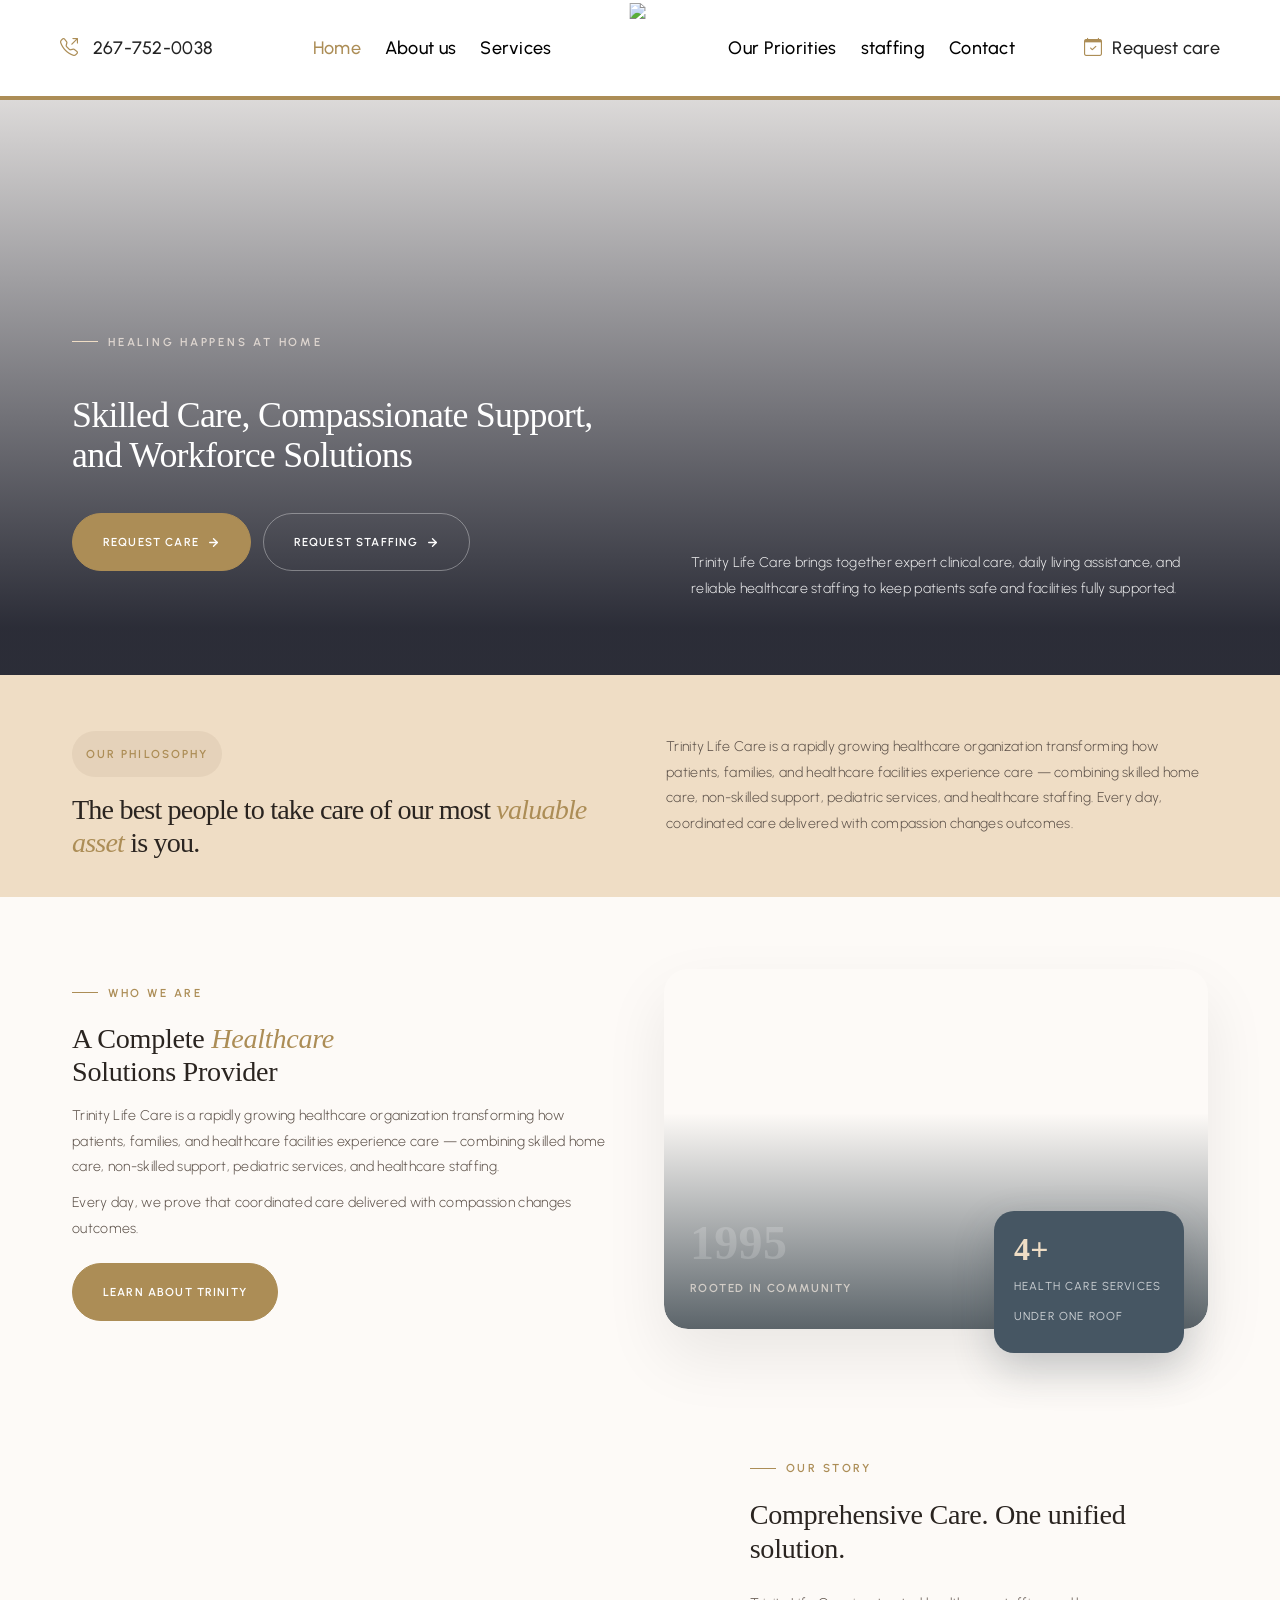
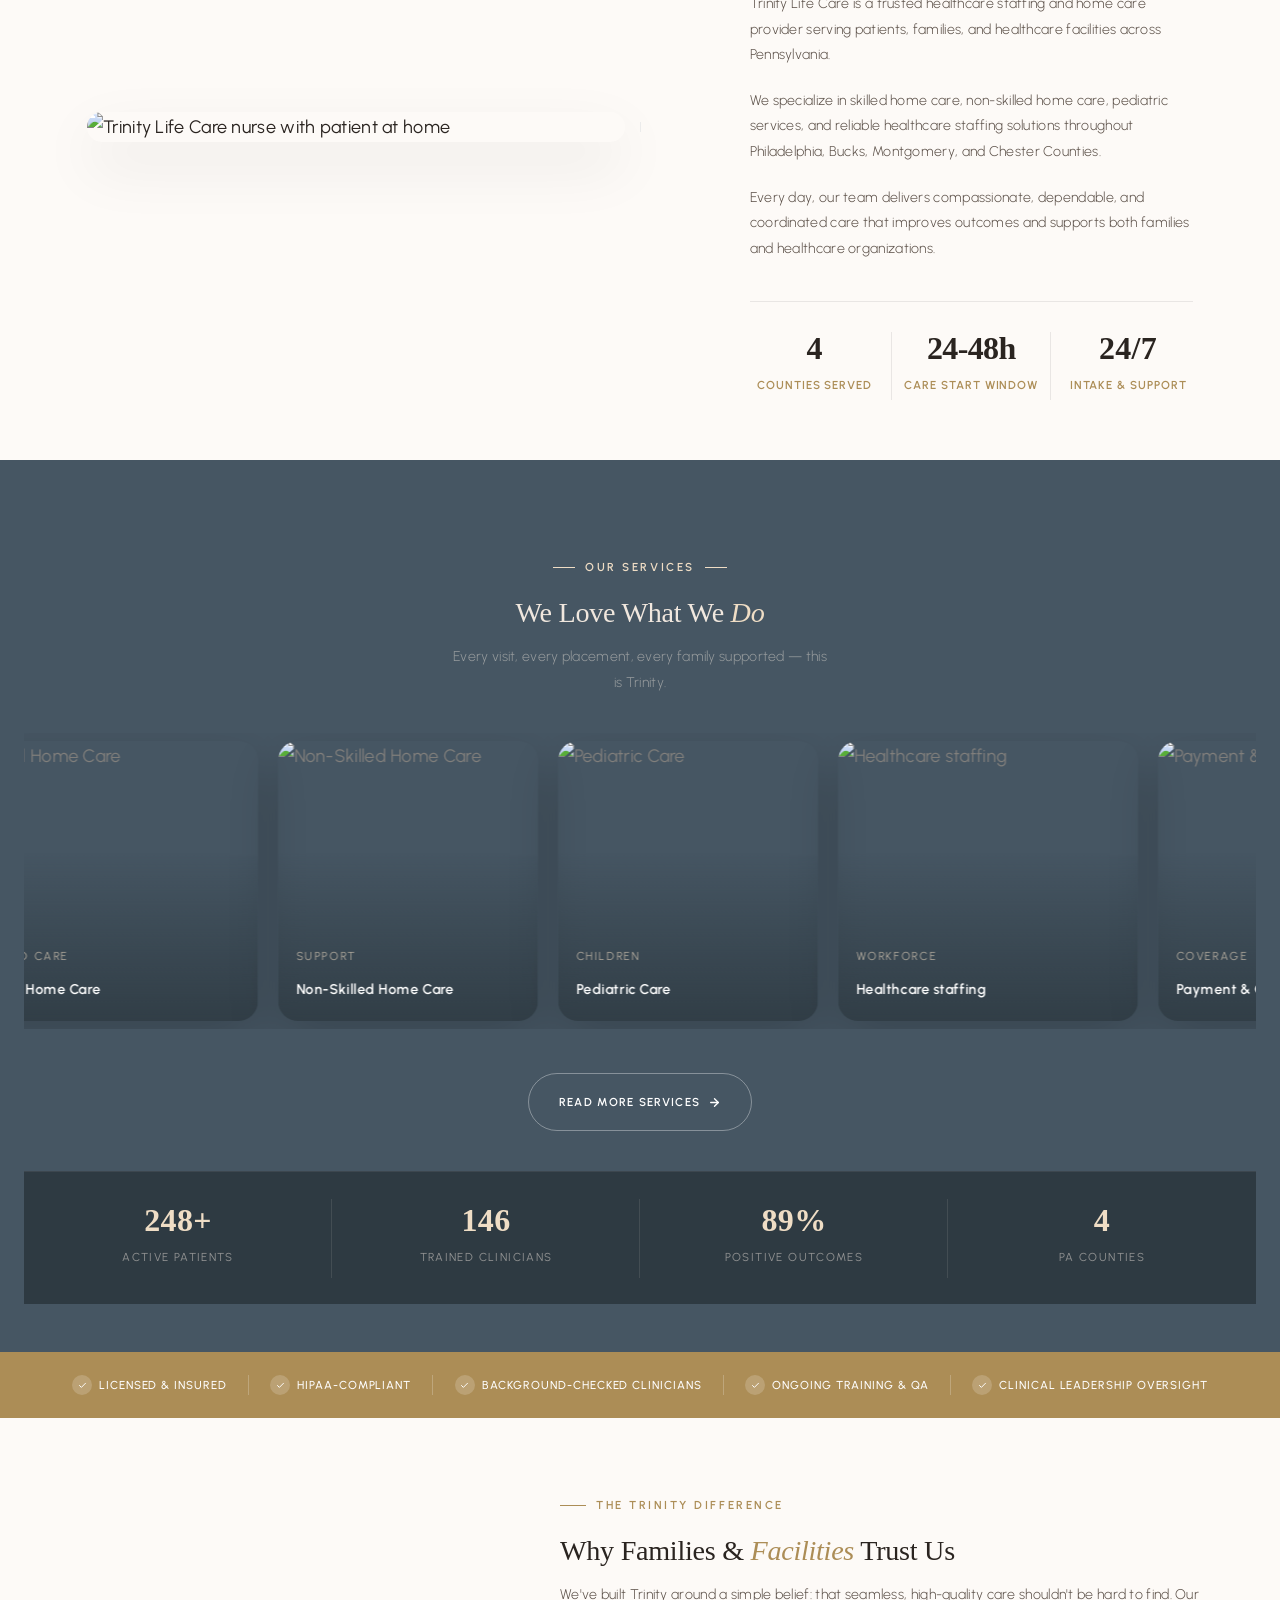
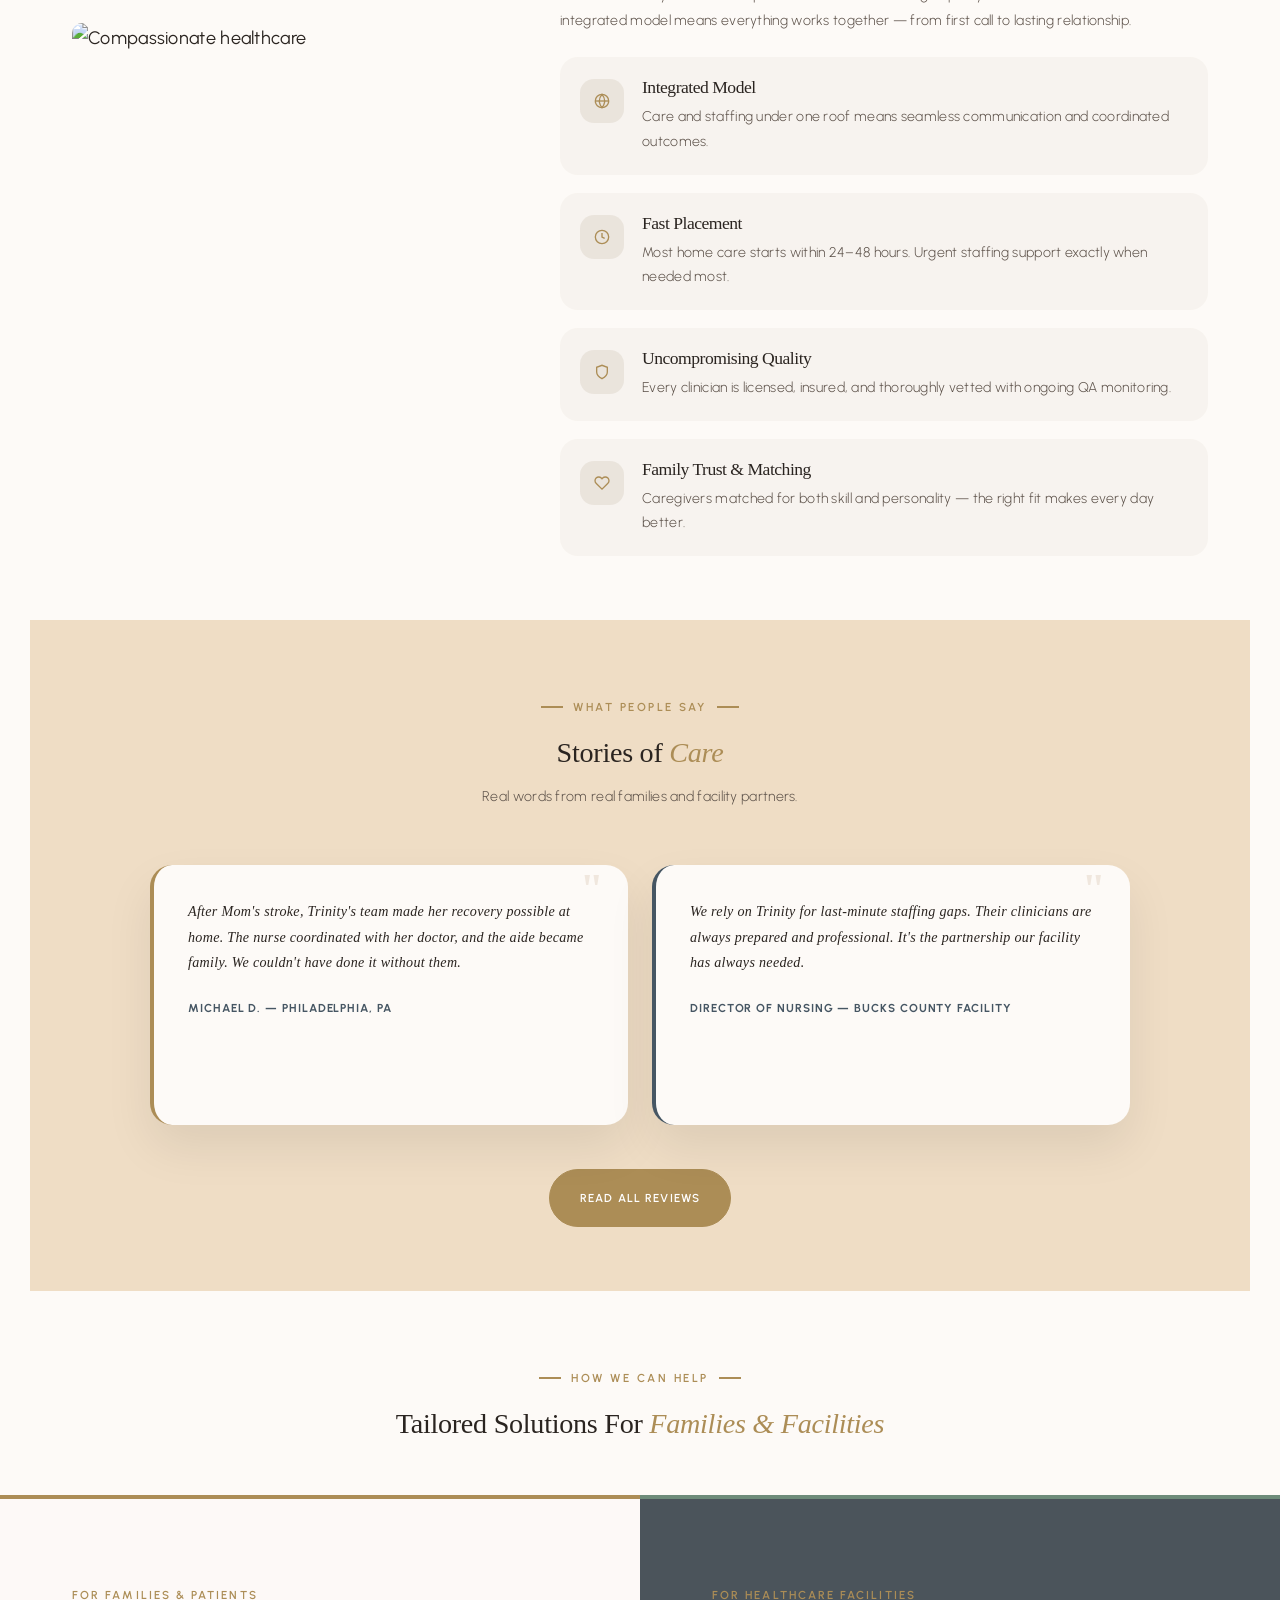
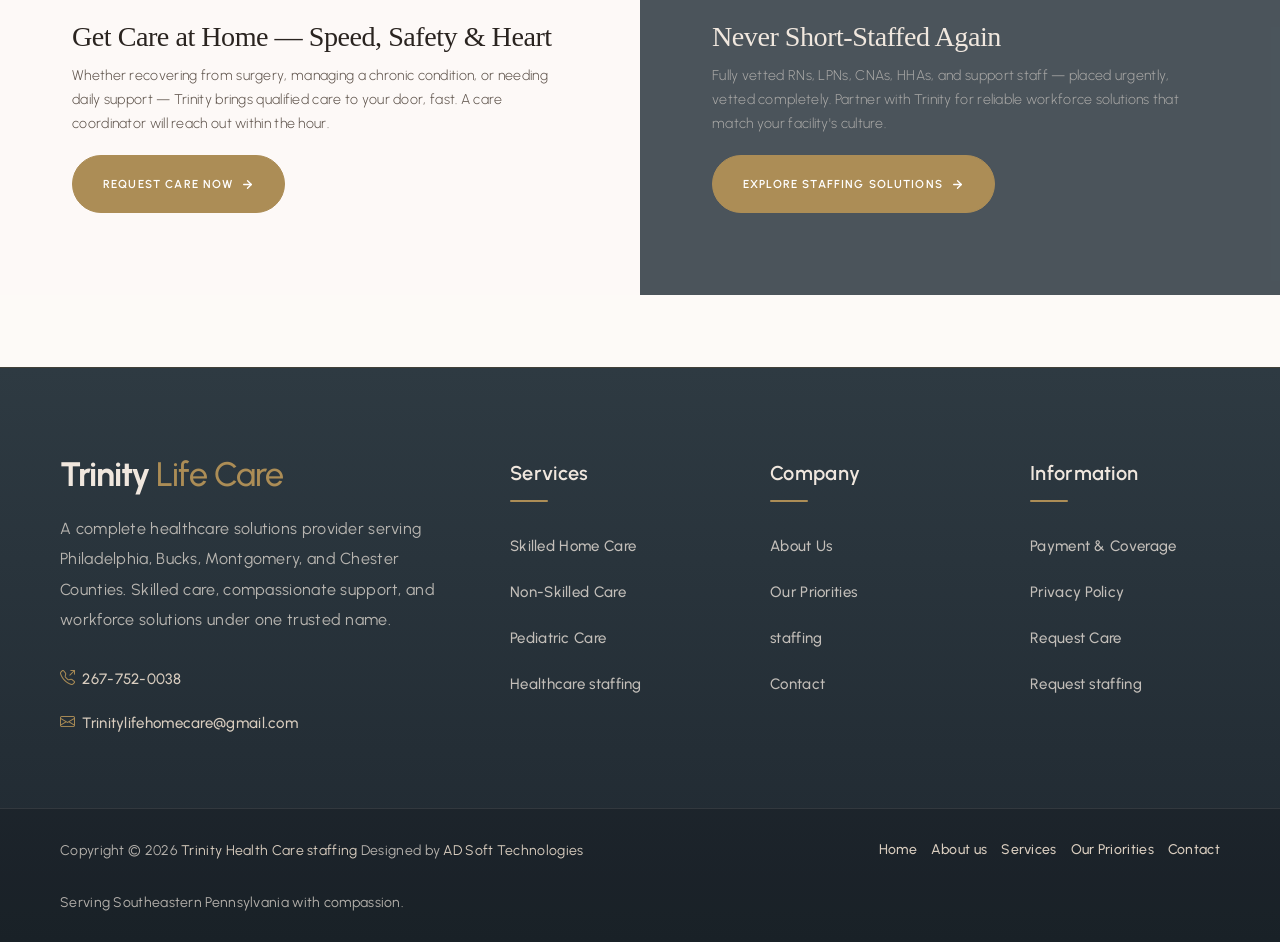
==== index.html @ f7c2a338 "Minor changes updated" ====
﻿<!doctype html>
<html class="no-js" lang="en">

<head>
  <!-- ═══ PRIMARY SEO ═══ -->
  <title>Home Care & Healthcare Staffing Services | Trinity Life Care — Southeastern PA</title>
  <meta charset="utf-8">
  <meta http-equiv="X-UA-Compatible" content="IE=edge" />
  <meta name="viewport" content="width=device-width,initial-scale=1.0" />
  <meta name="author" content="Trinity Life Care">
  <meta name="description"
    content="Trinity Life Care provides expert skilled home care, pediatric services, and healthcare staffing across Philadelphia, Bucks, Montgomery & Chester Counties, PA. Care starts within 24–48 hours. Call 267-752-0038.">
  <meta name="keywords"
    content="home care Philadelphia PA, skilled home care Southeastern Pennsylvania, healthcare staffing Bucks County, pediatric home care Montgomery County, non-skilled home care, RN LPN CNA staffing PA, Trinity Life Care">
  <link rel="canonical" href="https://trinitylifehomecare.com/">

  <!-- ═══ OPEN GRAPH (Facebook, WhatsApp, LinkedIn) ═══ -->
  <meta property="og:type" content="website">
  <meta property="og:site_name" content="Trinity Life Care">
  <meta property="og:locale" content="en_US">
  <meta property="og:url" content="https://trinitylifehomecare.com/">
  <meta property="og:title" content="Home Care & Healthcare Staffing | Trinity Life Care — Southeastern PA">
  <meta property="og:description"
    content="Expert skilled home care, pediatric services & healthcare staffing across Philadelphia, Bucks, Montgomery & Chester Counties. Care starts within 24–48 hrs. 24/7 intake available.">
  <meta property="og:image" content="https://trinitylifehomecare.com/images/trinity/og-image.jpg">
  <meta property="og:image:width" content="1200">
  <meta property="og:image:height" content="630">
  <meta property="og:image:alt" content="Trinity Life Care — Healing Happens at Home, Southeastern PA">

  <!-- ═══ TWITTER / X CARD ═══ -->
  <meta name="twitter:card" content="summary_large_image">
  <meta name="twitter:site" content="@TrinityLifeCare">
  <meta name="twitter:title" content="Home Care & Healthcare Staffing | Trinity Life Care PA">
  <meta name="twitter:description"
    content="Skilled home care, pediatric & staffing services across 4 PA counties. 24/7 intake. Care starts within 24–48 hrs.">
  <meta name="twitter:image" content="https://trinitylifehomecare.com/images/trinity/og-image.jpg">
  <meta name="twitter:image:alt" content="Trinity Life Care — Compassionate Home Care in Southeastern PA">

  <!-- ═══ GEO & TECHNICAL ═══ -->
  <meta name="robots" content="index, follow, max-snippet:-1, max-image-preview:large, max-video-preview:-1">
  <meta name="geo.region" content="US-PA">
  <meta name="geo.placename" content="Philadelphia, Pennsylvania">
  <meta name="geo.position" content="40.0583;-75.3780">
  <meta name="ICBM" content="40.0583, -75.3780">
  <meta name="theme-color" content="#ac8d56">
  <meta name="msapplication-TileColor" content="#ac8d56">

  <!-- ═══ FAVICONS ═══ -->
  <link rel="shortcut icon" href="images/trinity/trinity-logo.png">
  <link rel="icon" type="image/png" href="images/trinity/trinity-logo.png">
  <link rel="apple-touch-icon" href="images/trinity/trinity-logo.png">

  <!-- ═══ SCHEMA.ORG JSON-LD ═══ -->
  <script type="application/ld+json">
{
  "@context": "https://schema.org",
  "@graph": [
    {
      "@type": ["LocalBusiness", "HomeHealthCare"],
      "@id": "https://trinitylifehomecare.com/#business",
      "name": "Trinity Life Care",
      "alternateName": "Trinity Life Home Care",
      "description": "Trinity Life Care is a complete healthcare solutions provider offering skilled home care, non-skilled support, pediatric services, and healthcare staffing across Southeastern Pennsylvania.",
      "url": "https://trinitylifehomecare.com/",
      "telephone": "+1-267-752-0038",
      "email": "Trinitylifehomecare@gmail.com",
      "logo": {
        "@type": "ImageObject",
        "url": "https://trinitylifehomecare.com/images/trinity/trinity-logo.png"
      },
      "image": "https://trinitylifehomecare.com/images/trinity/og-image.jpg",
      "address": {
        "@type": "PostalAddress",
        "addressRegion": "PA",
        "addressCountry": "US"
      },
      "areaServed": [
        { "@type": "City", "name": "Philadelphia" },
        { "@type": "County", "name": "Bucks County" },
        { "@type": "County", "name": "Montgomery County" },
        { "@type": "County", "name": "Chester County" }
      ],
      "openingHours": "Mo-Su 00:00-23:59",
      "priceRange": "$$",
      "foundingDate": "1995",
      "hasOfferCatalog": {
        "@type": "OfferCatalog",
        "name": "Home Care & Staffing Services",
        "itemListElement": [
          { "@type": "Offer", "itemOffered": { "@type": "Service", "name": "Skilled Home Care" } },
          { "@type": "Offer", "itemOffered": { "@type": "Service", "name": "Non-Skilled Home Care" } },
          { "@type": "Offer", "itemOffered": { "@type": "Service", "name": "Pediatric Care" } },
          { "@type": "Offer", "itemOffered": { "@type": "Service", "name": "Healthcare Staffing" } }
        ]
      }
    },
    {
      "@type": "WebSite",
      "@id": "https://trinitylifehomecare.com/#website",
      "url": "https://trinitylifehomecare.com/",
      "name": "Trinity Life Care",
      "description": "Home care and healthcare staffing services in Southeastern Pennsylvania",
      "publisher": { "@id": "https://trinitylifehomecare.com/#business" },
      "potentialAction": {
        "@type": "SearchAction",
        "target": {
          "@type": "EntryPoint",
          "urlTemplate": "https://trinitylifehomecare.com/?s={search_term_string}"
        },
        "query-input": "required name=search_term_string"
      }
    },
    {
      "@type": "BreadcrumbList",
      "itemListElement": [
        {
          "@type": "ListItem",
          "position": 1,
          "name": "Home",
          "item": "https://trinitylifehomecare.com/"
        }
      ]
    }
  ]
}
</script>
  <meta charset="utf-8">
  <meta http-equiv="X-UA-Compatible" content="IE=edge" />
  <meta name="author" content="Trinity Life Care">
  <meta name="viewport" content="width=device-width,initial-scale=1.0" />
  <meta name="description"
    content="Trinity Life Care brings together expert clinical care, daily living assistance, and reliable healthcare staffing to keep patients safe and facilities fully supported across Southeastern PA.">
  <link rel="shortcut icon" href="images/trinity/trinity-logo.png">
  <link rel="icon" type="image/png" href="images/trinity/trinity-logo.png">
  <link rel="apple-touch-icon" href="images/trinity/trinity-logo.png">
  <link rel="preconnect" href="https://fonts.googleapis.com" crossorigin>
  <link rel="preconnect" href="https://fonts.gstatic.com" crossorigin>
  <link rel="stylesheet" href="css/vendors.min.css" />
  <link rel="stylesheet" href="css/icon.min.css" />
  <link rel="stylesheet" href="css/style.css" />
  <link rel="stylesheet" href="css/responsive.css" />
  <link rel="stylesheet" href="demos/hotel-and-resort/hotel-and-resort.css" />

  <style>
    :root {
      --taupe: #ac8d56;
      --taupe-d: #7d6b55;
      --cream-d: #EFDDC5;
      --cream-l: #F0E7DE;
      --slate: #465663;
      --slate-d: #2e3a42;
      --sage: #6E8C7A;
      --white: #FDFAF7;
      --txt: #2A2420;
      --txtm: #5a4f47;
      --txtlt: #8a7d74;
      --base-color: #ac8d56;
    }

    *,
    *::before,
    *::after {
      box-sizing: border-box
    }

    body {
      background: var(--white);
      color: var(--txt);
      overflow-x: hidden
    }

    img {
      max-width: 100%;
      display: block
    }

    .text-base-color {
      color: var(--taupe) !important
    }

    /* NAV — using global header rules from style.css for parity with other pages */

    /* REVEAL */
    .reveal {
      opacity: 0;
      transform: translateY(28px);
      transition: opacity .7s ease, transform .7s ease
    }

    .reveal.visible {
      opacity: 1;
      transform: none
    }

    .rv1 {
      transition-delay: .12s
    }

    .rv2 {
      transition-delay: .24s
    }

    .rv3 {
      transition-delay: .36s
    }

    .rv4 {
      transition-delay: .48s
    }

    /* SHARED STANDARDIZED TYPOGRAPHY */
    .eyebrow {
      font-size: .72rem;
      font-weight: 600;
      letter-spacing: .22em;
      text-transform: uppercase;
      color: var(--taupe);
      display: flex;
      align-items: center;
      gap: 10px;
      margin-bottom: 14px
    }

    .eyebrow::before {
      content: '';
      display: block;
      width: 26px;
      height: 1.5px;
      background: var(--taupe);
      flex-shrink: 0
    }

    .eyebrow-c {
      justify-content: center
    }

    .eyebrow-c::before,
    .eyebrow-c::after {
      content: '';
      display: block;
      width: 22px;
      height: 1.5px;
      background: var(--taupe);
      flex-shrink: 0
    }

    .eyebrow-light {
      color: var(--cream-d)
    }

    .eyebrow-light::before,
    .eyebrow-light::after {
      background: var(--cream-d)
    }

    .stitle {
      font-family: Georgia, serif;
      font-size: clamp(1.4rem, 2.2vw, 2rem);
      font-weight: 400;
      line-height: 1.2;
      color: var(--txt);
      margin-bottom: 14px;
      letter-spacing: -.01em
    }

    .stitle em {
      font-style: italic;
      color: var(--taupe)
    }

    .stitle.light {
      color: var(--cream-l)
    }

    .stitle.light em {
      color: var(--cream-d)
    }

    .sbody {
      font-size: .88rem;
      line-height: 1.82;
      color: var(--txtm);
      font-weight: 300
    }

    .btn-t {
      display: inline-flex;
      align-items: center;
      gap: 8px;
      padding: 13px 30px;
      border-radius: 100px;
      font-size: .72rem;
      font-weight: 600;
      letter-spacing: .1em;
      text-transform: uppercase;
      text-decoration: none;
      transition: all .25s;
      cursor: pointer;
      border: 1.5px solid transparent
    }

    .bt-taupe {
      background: var(--taupe);
      color: #fff;
      border-color: var(--taupe)
    }

    .bt-taupe:hover {
      background: var(--taupe-d);
      border-color: var(--taupe-d);
      color: #fff
    }

    .bt-slate {
      background: var(--slate);
      color: #fff;
      border-color: var(--slate)
    }

    .bt-slate:hover {
      background: var(--slate-d);
      border-color: var(--slate-d);
      color: #fff
    }

    .bt-ow {
      background: transparent;
      color: #fff;
      border-color: rgba(255, 255, 255, .35)
    }

    .bt-ow:hover {
      background: rgba(255, 255, 255, .1);
      color: #fff
    }

    /* ===== HERO ===== */
    .hero {
      position: relative;
      min-height: 75vh;
      display: grid;
      align-items: flex-end;
      overflow: hidden;
      padding: 0
    }

    header .navbar {
      border-bottom: 4px solid #ac8d56
    }

    .hero-bg {
      position: absolute;
      inset: 0;
      background: url('images/trinity/home-header.png') center/cover;
      z-index: 0
    }

    .hero-bg::after {
      content: '';
      position: absolute;
      inset: 0;
      background: linear-gradient(to top, #141622 7%, transparent 100%);
      opacity: .9;
    }

    .hero-inner {
      position: relative;
      z-index: 2;
      display: grid;
      grid-template-columns: minmax(280px, 1.05fr) minmax(300px, 0.95fr);
      gap: 48px;
      align-items: end;
      max-width: 1280px;
      margin: 0 auto;
      padding: 0 72px 72px;
      width: 100%
    }

    .hero-copy {
      display: flex;
      flex-direction: column;
      justify-content: flex-end;
      gap: 24px
    }

    .hero-eyebrow {
      color: rgba(240, 231, 222, .82);
      font-size: .72rem;
      letter-spacing: .24em;
      text-transform: uppercase;
      opacity: 1;
    }

    .hero-eyebrow::before {
      background: var(--cream-d)
    }

    .hero-h1 {
      font-family: Georgia, serif;
      font-size: clamp(1.7rem, 2.8vw, 2.9rem);
      font-weight: 400;
      line-height: 1.12;
      color: #fff;
      margin-bottom: 14px;
      letter-spacing: -.02em;
      opacity: 0;
      animation: fu .85s ease .25s forwards
    }

    .hero-h1 em {
      font-style: italic;
      color: var(--cream-d)
    }

    .hero-sub {
      font-size: .88rem;
      line-height: 1.8;
      color: rgba(240, 231, 222, .75);
      font-weight: 300;
      max-width: 460px;
      margin-bottom: 24px;
      opacity: 0;
      animation: fu .85s ease .4s forwards
    }

    .hero-btns {
      display: flex;
      gap: 12px;
      flex-wrap: wrap;
      margin-bottom: 32px;
      opacity: 0;
      animation: fu .85s ease .55s forwards
    }

    .hero-stats {
      display: flex;
      gap: 28px;
      flex-wrap: wrap;
      padding-top: 20px;
      border-top: 1px solid rgba(240, 231, 222, .18);
      opacity: 0;
      animation: fu .85s ease .7s forwards
    }

    .stat-num {
      font-family: Georgia, serif;
      font-size: 2rem;
      font-weight: 700;
      color: var(--cream-d);
      line-height: 1;
      margin-bottom: 3px
    }

    .stat-lbl {
      font-size: .72rem;
      color: rgba(240, 231, 222, .48);
      letter-spacing: .07em;
      text-transform: uppercase
    }

    .hero-badge {
      position: absolute;
      bottom: 28px;
      right: 72px;
      z-index: 3;
      border-left: 3px solid var(--taupe);
      padding: 12px 15px;
      background: rgba(46, 58, 66, .78);
      backdrop-filter: blur(6px);
      border-radius: 0 2px 2px 0;
      opacity: 0;
      animation: fu .85s ease .85s forwards
    }

    .hero-badge-lbl {
      font-size: .72rem;
      color: rgba(240, 231, 222, .42);
      text-transform: uppercase;
      letter-spacing: .15em;
      margin-bottom: 4px
    }

    .hero-badge-text {
      font-size: .88rem;
      color: var(--cream-l);
      line-height: 1.5
    }

    @keyframes fu {
      from {
        opacity: 0;
        transform: translateY(24px)
      }

      to {
        opacity: 1;
        transform: none
      }
    }

    .hero-right {
      display: flex;
      align-items: flex-end
    }

    .hero-right .hero-sub {
      margin: 0;
      font-size: .88rem;
      line-height: 1.9;
      color: rgba(255, 255, 255, .92);
      max-width: 520px;
      font-weight: 300
    }

    @media (max-width:1024px) {
      .hero-inner {
        grid-template-columns: 1fr;
        gap: 32px;
        padding: 0 48px 56px
      }

      .hero-right {
        align-items: flex-start
      }
    }

    @media (max-width: 768px) {
      .hero-btns .btn-t {
        width: auto;
        align-self: flex-start;
        padding: 11px 22px;
      }
    }

    @media (max-width:576px) {
      .hero {
        min-height: 65vh
      }

      .hero-inner {
        padding: 0 20px 40px
      }

      .hero-h1 {
        font-size: 1.65rem
      }
    }

    /* INTRO STRIP */
    .intro-strip {
      background: var(--cream-d);
      padding: 56px 72px 38px;
      display: grid;
      grid-template-columns: 1fr 1fr;
      gap: 52px;
      align-items: center;
      width: 100%
    }

    .intro-strip .reveal:last-child {
      max-width: 560px;
    }

    .intro-tag {
      display: inline-block;
      font-size: .72rem;
      font-weight: 600;
      letter-spacing: .18em;
      text-transform: uppercase;
      color: var(--taupe);
      background: rgba(154, 133, 106, .12);
      padding: 8px 14px;
      border-radius: 999px;
      margin-bottom: 16px;
    }

    .intro-h2 {
      font-family: Georgia, serif;
      font-size: clamp(1.4rem, 2.2vw, 2rem);
      font-weight: 400;
      color: var(--txt);
      line-height: 1.18;
      letter-spacing: -.03em;
      margin: 0
    }

    .intro-h2 em {
      font-style: italic;
      color: var(--taupe)
    }

    .services-sec,
    .story-sec,
    .mission-sec,
    .who-sec,
    .diff-sec,
    .testi-sec {
      max-width: 1280px;
      margin: 0 auto;
      width: 100%
    }

    /* ===== GALLERY ===== */
    .gallery-sec {
      background: var(--slate);
      padding: 92px 24px 48px;
      overflow: hidden;
      display: flex;
      flex-direction: column;
      align-items: center
    }

    .gallery-head {
      padding: 0;
      text-align: center;
      margin: 0 auto 38px;
      max-width: 640px;
      width: 100%
    }

    .gallery-strip {
      display: grid;
      grid-template-columns: repeat(auto-fit, minmax(260px, 1fr));
      gap: 24px;
      justify-content: center;
      justify-items: center;
      align-items: start;
      max-width: 1280px;
      width: 100%;
      margin: 0 auto 44px
    }

    .gallery-strip::-webkit-scrollbar {
      display: none
    }

    .g-card {
      transition: transform 0.3s ease, box-shadow 0.3s ease;
    }

    .g-card:hover {
      transform: translateY(-8px);
      box-shadow: 0 25px 60px rgba(0, 0, 0, 0.4) !important;
    }

    .g-img {
      width: 100%;
      max-width: 360px;
      border-radius: 24px;
      overflow: hidden;
      position: relative;
      min-height: 280px;
      box-shadow: 0 28px 60px rgba(0, 0, 0, .12)
    }

    .g-img img {
      width: 100%;
      height: 100%;
      object-fit: cover;
      display: block;
      transition: transform .45s ease
    }

    .g-img:hover img {
      transform: scale(1.04)
    }

    .g-img-w {
      max-width: 360px
    }

    .g-img-m {
      max-width: 320px
    }

    .g-cap {
      position: absolute;
      bottom: 0;
      left: 0;
      right: 0;
      padding: 16px 18px 14px;
      background: linear-gradient(transparent, rgba(46, 58, 66, .75));
      color: rgba(240, 231, 222, .92);
      font-size: .72rem;
      letter-spacing: .12em;
      text-transform: uppercase;
      font-weight: 600
    }

    /* ===== STATS GRID ===== */
    .stats-grid {
      display: grid;
      grid-template-columns: repeat(4, 1fr);
      background: var(--slate-d);
      border-top: 1px solid rgba(240, 231, 222, .08);
      padding: 8px 0
    }

    .stat-block {
      padding: 24px 16px;
      text-align: center;
      position: relative
    }

    .stat-block::after {
      content: '';
      position: absolute;
      right: 0;
      top: 16%;
      height: 68%;
      width: 1px;
      background: rgba(240, 231, 222, .11)
    }

    .stat-block:last-child::after {
      display: none
    }

    .sbn {
      font-family: Georgia, serif;
      font-size: 2rem;
      font-weight: 700;
      color: var(--cream-d);
      line-height: 1;
      margin-bottom: 6px
    }

    .sbl {
      font-size: .72rem;
      color: rgba(240, 231, 222, .52);
      letter-spacing: .12em;
      text-transform: uppercase
    }

    .ptl,
    .ptr,
    .pbl,
    .pbr {
      position: absolute;
      font-size: 1rem;
      font-weight: 300;
      color: var(--taupe);
      opacity: .62;
      line-height: 1;
      pointer-events: none
    }

    .ptl {
      top: 4px;
      left: 6px
    }

    .ptr {
      top: 4px;
      right: 6px
    }

    .pbl {
      bottom: 4px;
      left: 6px
    }

    .pbr {
      bottom: 4px;
      right: 6px
    }

    .stat-block:not(:first-child):not(:last-child) .ptl,
    .stat-block:not(:first-child):not(:last-child) .ptr,
    .stat-block:not(:first-child):not(:last-child) .pbl,
    .stat-block:not(:first-child):not(:last-child) .pbr {
      display: none
    }

    /* ===== SERVICES ===== */
    .services-sec {
      background: #f7f2e8;
      padding: 76px 72px
    }

    .services-head {
      text-align: left;
      max-width: 540px;
      margin: 0 0 42px
    }

    .services-wrap {
      display: grid;
      grid-template-columns: 1fr;
      gap: 40px;
      position: relative
    }

    .services-cards {
      position: relative;
      display: flex;
      flex-direction: column;
      gap: 22px;
      padding-right: 40px
    }

    .services-cards::after {
      content: '';
      position: absolute;
      top: 24px;
      right: 12px;
      bottom: 24px;
      width: 2px;
      background: rgba(154, 133, 106, .18);
      border-radius: 1px
    }

    .service-card {
      display: flex;
      gap: 22px;
      align-items: flex-start;
      background: #fff;
      border-radius: 24px;
      padding: 32px 30px;
      box-shadow: 0 24px 60px rgba(0, 0, 0, .08);
      border: 1px solid rgba(154, 133, 106, .14);
      min-height: 150px
    }

    .service-card:last-child {
      margin-bottom: 0
    }

    .service-icon {
      width: 60px;
      height: 60px;
      min-width: 60px;
      border-radius: 50%;
      background: #fff;
      display: flex;
      align-items: center;
      justify-content: center;
      box-shadow: 0 18px 40px rgba(0, 0, 0, .08)
    }

    .service-icon svg {
      width: 22px;
      height: 22px;
      stroke: var(--taupe);
      fill: none;
      stroke-width: 1.8;
      stroke-linecap: round;
      stroke-linejoin: round
    }

    .service-card h4 {
      font-family: Georgia, serif;
      font-size: 1.1rem;
      font-weight: 400;
      color: var(--txt);
      margin: 0 0 10px;
      line-height: 1.25
    }

    .service-card p {
      margin: 0;
      color: var(--txtm);
      line-height: 1.8;
      font-weight: 300;
      font-size: .88rem
    }

    .services-sec .eyebrow {
      justify-content: flex-start
    }

    @media (max-width:1024px) {
      .services-wrap {
        gap: 32px
      }

      .services-cards {
        padding-right: 28px
      }

      .services-cards::after {
        right: 10px
      }
    }

    @media (max-width:768px) {
      .services-sec {
        padding: 58px 28px
      }

      .services-wrap {
        gap: 28px
      }

      .services-cards {
        padding-right: 0
      }

      .services-cards::after {
        display: none
      }
    }

    @media (max-width:576px) {
      .services-sec {
        padding: 44px 18px
      }

      .service-card {
        padding: 26px 22px;
        gap: 18px
      }
    }

    /* COMPLIANCE */
    .comp-strip {
      background: var(--taupe);
      padding: 18px 72px;
      display: flex;
      align-items: center;
      justify-content: space-between;
      flex-wrap: wrap;
      gap: 10px
    }

    .ci {
      display: flex;
      align-items: center;
      gap: 7px;
      color: #fff
    }

    .ci-ico {
      width: 20px;
      height: 20px;
      border-radius: 50%;
      background: rgba(255, 255, 255, .18);
      display: flex;
      align-items: center;
      justify-content: center;
      flex-shrink: 0
    }

    .ci-ico svg {
      width: 9px;
      height: 9px;
      stroke: #fff;
      fill: none;
      stroke-width: 2.5;
      stroke-linecap: round;
      stroke-linejoin: round
    }

    .ci-txt {
      font-size: .72rem;
      font-weight: 500;
      letter-spacing: .08em;
      text-transform: uppercase
    }

    .ci-div {
      width: 1px;
      height: 20px;
      background: rgba(255, 255, 255, .22)
    }

    /* ===== WHO WE ARE ===== */
    .who-sec {
      padding: 72px 72px 64px;
      display: grid;
      grid-template-columns: 1fr 1fr;
      gap: 48px;
      align-items: center;
      max-width: 1280px;
      margin: 0 auto
    }

    .who-sec .reveal {
      max-width: 560px
    }

    .who-visual {
      position: relative;
      display: flex;
      justify-content: center;
      align-items: center
    }

    .who-card {
      width: 100%;
      border-radius: 24px;
      overflow: hidden;
      position: relative;
      box-shadow: 0 28px 64px rgba(0, 0, 0, .08)
    }

    .who-card-img {
      height: 360px;
      background: url('images/trinity/whoweare.png') center/cover;
      position: relative;
      border-radius: 24px
    }

    .who-card-img::after {
      content: '';
      position: absolute;
      inset: 0;
      background: linear-gradient(180deg, transparent 40%, rgba(46, 58, 66, .78) 100%);
      border-radius: 24px
    }

    .who-card-txt {
      position: absolute;
      bottom: 0;
      left: 0;
      right: 0;
      padding: 26px;
      z-index: 2
    }

    .who-card-num {
      font-family: Georgia, serif;
      font-size: 3rem;
      font-weight: 700;
      color: rgba(255, 255, 255, .18);
      line-height: 1;
      margin-bottom: 6px
    }

    .who-card-lbl {
      font-size: .72rem;
      font-weight: 600;
      letter-spacing: .12em;
      text-transform: uppercase;
      color: rgba(240, 231, 222, .75)
    }

    .who-float {
      position: absolute;
      bottom: -24px;
      right: 24px;
      background: var(--slate);
      color: #fff;
      padding: 22px 20px;
      border-radius: 20px;
      width: 190px;
      box-shadow: 0 16px 42px rgba(46, 58, 66, .24)
    }

    .who-float-num {
      font-family: Georgia, serif;
      font-size: 2rem;
      font-weight: 700;
      line-height: 1;
      margin-bottom: 6px;
      color: var(--cream-d)
    }

    .who-float-lbl {
      font-size: .72rem;
      opacity: .75;
      letter-spacing: .1em;
      text-transform: uppercase
    }

    /* ===== THE TRINITY DIFFERENCE ===== */
    .diff-sec {
      background: var(--white);
      padding: 72px 72px 64px;
      max-width: 1280px;
      margin: 0 auto
    }

    .diff-grid {
      display: grid;
      grid-template-columns: .8fr 1.2fr;
      gap: 56px;
      align-items: center
    }

    .diff-list {
      list-style: none;
      margin: 24px 0 0;
      padding: 0;
      display: grid;
      gap: 18px
    }

    .diff-item {
      display: flex;
      gap: 18px;
      align-items: flex-start;
      padding: 20px;
      border-radius: 18px;
      background: rgba(154, 133, 106, .06);
      transition: transform .25s
    }

    .diff-item:hover {
      transform: translateX(4px)
    }

    .diff-ico {
      width: 44px;
      height: 44px;
      border-radius: 14px;
      background: rgba(154, 133, 106, .14);
      display: flex;
      align-items: center;
      justify-content: center;
      flex-shrink: 0;
      margin-top: 2px
    }

    .diff-ico svg {
      width: 16px;
      height: 16px;
      stroke: var(--taupe);
      fill: none;
      stroke-width: 2;
    }

    .diff-ct h5 {
      font-family: Georgia, serif;
      font-size: 1.1rem;
      font-weight: 400;
      color: var(--txt);
      margin-bottom: 6px;
      line-height: 1.25
    }

    .diff-ct p {
      font-size: .88rem;
      color: var(--txtm);
      line-height: 1.75;
      font-weight: 300;
      margin: 0
    }

    /* ===== TESTIMONIALS ===== */
    .testi-sec {
      background: var(--cream-d);
      padding: 72px 72px 64px;
      display: flex;
      flex-direction: column;
      align-items: center;
      max-width: 1220px;
      margin: 0 auto
    }

    .testi-head {
      text-align: center;
      max-width: 680px;
      width: 100%;
      margin: 0 auto 36px
    }

    .testi-grid {
      display: grid;
      grid-template-columns: repeat(2, 1fr);
      gap: 24px;
      max-width: 980px;
      width: 100%;
      margin: 0 auto 28px
    }

    .t-card {
      background: var(--white);
      border-radius: 22px;
      padding: 34px;
      position: relative;
      border-left: 4px solid var(--taupe);
      text-align: left;
      box-shadow: 0 22px 48px rgba(0, 0, 0, .08);
      min-height: 260px
    }

    .t-card.ft {
      border-left-color: var(--slate)
    }

    .t-mark {
      font-family: Georgia, serif;
      font-size: 2.7rem;
      color: var(--cream-l);
      line-height: 0;
      position: absolute;
      top: 24px;
      right: 24px;
      font-weight: 700
    }

    .t-q {
      font-family: Georgia, serif;
      font-size: .88rem;
      font-style: italic;
      color: var(--txt);
      line-height: 1.8;
      margin-bottom: 18px;
      font-weight: 400
    }

    .t-au {
      font-size: .72rem;
      font-weight: 700;
      color: var(--slate);
      letter-spacing: .08em;
      text-transform: uppercase
    }

    .testi-cta {
      text-align: center;
      margin-top: 16px;
      width: 100%
    }

    .testi-cta .btn-t {
      margin: 0 auto
    }

    /* ===== DUAL CTA ===== */
    .dual-cta {
      display: flex;
      flex-wrap: wrap
    }

    .cta-p {
      flex: 1 1 50%;
      padding: 60px 72px;
      display: flex;
      flex-direction: column;
      justify-content: center;
      position: relative;
      overflow: hidden;
      min-height: 400px
    }

    .cta-fam {
      border-top: 4px solid var(--taupe)
    }

    .cta-fam-bg {
      position: absolute;
      inset: 0;
      background-image: url('https://images.unsplash.com/photo-1576091160550-2173dba999ef?w=1200&q=75');
      background-size: cover;
      background-position: center center;
      background-repeat: no-repeat;
      z-index: 0
    }

    .cta-fam-bg::after {
      content: '';
      position: absolute;
      inset: 0;
      background: rgba(253, 250, 247, .88)
    }

    .cta-fac {
      border-top: 4px solid var(--sage)
    }

    .cta-fac-bg {
      position: absolute;
      inset: 0;
      background-image: url('https://images.unsplash.com/photo-1551190822-a9333d879b1f?w=1200&q=75');
      background-size: cover;
      background-position: center center;
      background-repeat: no-repeat;
      z-index: 0
    }

    .cta-fac-bg::after {
      content: '';
      position: absolute;
      inset: 0;
      background: rgba(46, 58, 66, .86)
    }

    .cta-p>*:not(.cta-fam-bg):not(.cta-fac-bg) {
      position: relative;
      z-index: 1
    }

    .cta-label {
      font-size: .72rem;
      font-weight: 600;
      letter-spacing: .18em;
      text-transform: uppercase;
      color: var(--taupe);
      margin-bottom: 9px
    }

    .cta-fac .cta-label {
      color: var(--taupe)
    }

    .cta-p h3 {
      font-family: Georgia, serif;
      font-size: clamp(1.4rem, 2.2vw, 2rem);
      font-weight: 400;
      color: var(--txt);
      margin-bottom: 9px;
      line-height: 1.25
    }

    .cta-fac h3 {
      color: var(--cream-l)
    }

    .cta-p>p {
      font-size: .88rem;
      color: var(--txtm);
      margin-bottom: 20px;
      font-weight: 300;
      line-height: 1.7
    }

    .cta-fac>p {
      color: rgba(240, 231, 222, .58)
    }

    /* ABOUT-LIKE SECTION PATTERNS */
    .story-sec {
      background-position: center;
      background-repeat: no-repeat;
      background-size: auto;
      position: relative;
      padding: 60px 72px
    }

    .story-img {
      border-radius: 16px;
      box-shadow: 0 24px 60px rgba(0, 0, 0, .08)
    }

    .story-card {
      background: #fff;
      border-radius: 12px;
      padding: 36px;
      border: 1px solid rgba(74, 78, 82, .08);
      box-shadow: 0 12px 34px rgba(0, 0, 0, .05)
    }

    .story-stat {
      font-family: Georgia, serif;
      font-size: 2rem;
      font-weight: 700;
      color: var(--txt);
      line-height: 1;
      margin-bottom: 6px
    }

    .story-stat-label {
      font-size: .72rem;
      font-weight: 600;
      letter-spacing: .08em;
      text-transform: uppercase;
      color: var(--taupe)
    }

    .mission-sec {
      background: var(--cream-l);
      background-position: center;
      background-repeat: no-repeat;
      background-size: auto;
      padding: 60px 72px
    }

    .mission-card {
      background: #fff;
      border-radius: 12px;
      padding: 40px;
      box-shadow: 0 18px 40px rgba(0, 0, 0, .06);
      border: 1px solid rgba(154, 133, 106, .12)
    }

    .mission-card.dark {
      background: var(--slate);
      color: rgba(240, 231, 222, .95);
      border-color: transparent
    }

    .mission-card.dark .mission-icon {
      background: #fff;
      color: var(--slate)
    }

    .mission-icon {
      width: 60px;
      height: 60px;
      border-radius: 14px;
      display: flex;
      align-items: center;
      justify-content: center;
      margin-bottom: 22px;
      background: rgba(154, 133, 106, .1);
      color: var(--taupe);
      font-size: 24px
    }

    .mission-card h5 {
      font-family: Georgia, serif;
      font-size: 1.1rem;
      font-weight: 400;
      margin-bottom: 14px;
      color: var(--txt)
    }

    .mission-card.dark h5 {
      color: #fff
    }

    .mission-card p {
      font-size: .88rem;
      line-height: 1.8;
      color: var(--txtm);
      margin: 0;
      font-weight: 300
    }

    .mission-card.dark p {
      color: rgba(240, 231, 222, .72)
    }

    /* ── Service Cards ── */
    .svc-card {
      background: #fff;
      border-radius: 20px;
      padding: 32px 28px;
      height: 100%;
      border: 1px solid rgba(154, 133, 106, .12);
      box-shadow: 0 10px 30px rgba(0, 0, 0, .04);
      display: flex;
      flex-direction: column;
      align-items: center;
      text-align: center;
      transition: all .28s ease;
    }

    .svc-card:hover {
      transform: translateY(-5px);
      box-shadow: 0 24px 55px rgba(0, 0, 0, .09);
    }

    .svc-icon-wrap {
      width: 58px;
      height: 58px;
      border-radius: 16px;
      background: rgba(172, 141, 86, .1);
      display: flex;
      align-items: center;
      justify-content: center;
      margin-bottom: 18px;
      flex-shrink: 0;
    }

    .svc-icon {
      font-size: 24px;
      color: #ac8d56;
    }

    .svc-title {
      font-family: Georgia, serif;
      font-size: 1.1rem;
      font-weight: 400;
      color: #2A2420;
      margin-bottom: 10px;
      line-height: 1.3;
    }

    .svc-body {
      font-size: .88rem;
      color: #5a4f47;
      line-height: 1.75;
      flex: 1;
      margin-bottom: 20px;
    }

    .svc-btn {
      display: inline-flex;
      align-items: center;
      gap: 7px;
      font-size: .72rem;
      font-weight: 600;
      letter-spacing: .08em;
      text-transform: uppercase;
      color: #ac8d56;
      text-decoration: none;
      background: rgba(172, 141, 86, .1);
      border: 1.5px solid rgba(172, 141, 86, .25);
      border-radius: 100px;
      padding: 9px 20px;
      transition: all .25s ease;
    }

    .svc-btn:hover {
      background: #ac8d56;
      border-color: #ac8d56;
      color: #fff;
    }

    .svc-btn i {
      font-size: 10px;
      transition: transform .2s ease;
    }

    .svc-btn:hover i {
      transform: translateX(3px);
    }

    /* ===== RESPONSIVE ===== */
    @media (max-width:1200px) {
      .hero-inner {
        padding: 48px 56px 60px
      }

      .intro-strip,
      .services-sec,
      .who-sec,
      .diff-sec,
      .testi-sec,
      .story-sec {
        padding-left: 56px;
        padding-right: 56px
      }

      .comp-strip {
        padding-left: 56px;
        padding-right: 56px
      }

      .cta-p {
        padding: 52px 56px
      }

      .gallery-head,
      .gallery-strip {
        padding-left: 56px;
        padding-right: 56px
      }
    }

    @media (max-width:1024px) {
      .svc-grid {
        grid-template-columns: 1fr 1fr
      }

      .intro-strip {
        grid-template-columns: 1fr;
        gap: 24px;
        padding: 48px 48px 24px
      }

      .who-sec {
        grid-template-columns: 1fr;
        padding: 52px 48px
      }

      .who-visual {
        flex-direction: column
      }

      .who-card-img {
        height: 300px
      }

      .who-float {
        position: static;
        transform: none;
        margin-top: 18px;
        right: auto;
        bottom: auto;
        width: 100%
      }

      .diff-grid {
        grid-template-columns: 1fr;
        gap: 36px
      }

      .diff-img-wrap img {
        height: 300px
      }

      .testi-grid {
        grid-template-columns: 1fr 1fr
      }

      .cta-p {
        flex: 1 1 100%;
        padding: 52px 48px;
        min-height: auto
      }

      .hero-badge {
        right: 48px
      }

      .gallery-strip,
      .gallery-head {
        padding-left: 48px;
        padding-right: 48px
      }

      .comp-strip,
      .services-sec,
      .diff-sec,
      .testi-sec,
      .story-sec {
        padding-left: 48px;
        padding-right: 48px
      }
    }

    @media (max-width:768px) {
      .hero-inner {
        padding: 60px 28px 64px;
        max-width: 100%
      }

      .hero-badge {
        display: none
      }

      .intro-strip,
      .services-sec,
      .who-sec,
      .diff-sec,
      .testi-sec,
      .story-sec {
        padding: 44px 28px
      }

      .intro-strip {
        gap: 28px
      }

      .gallery-strip {
        padding-left: 28px;
        padding-right: 28px;
        gap: 14px;
        grid-template-columns: repeat(auto-fit, minmax(220px, 1fr))
      }

      .gallery-head {
        padding-left: 28px;
        padding-right: 28px
      }

      .g-img img {
        height: 180px
      }

      .g-img-w {
        width: 280px
      }

      .g-img-m {
        width: 180px
      }

      .testi-grid {
        grid-template-columns: 1fr
      }

      .cta-p {
        padding: 44px 28px;
        min-height: 320px
      }

      .who-card-img {
        height: 260px
      }

      .diff-img-wrap img {
        height: 260px
      }

      .comp-strip {
        padding: 14px 28px;
        gap: 8px
      }

      .ci-div {
        display: none
      }

      .stats-grid {
        grid-template-columns: repeat(2, 1fr)
      }

      .stat-block::after {
        display: none
      }

      .stat-block:nth-child(odd) {
        border-right: 1px solid rgba(240, 231, 222, .1)
      }

      .svc-grid {
        grid-template-columns: 1fr
      }
    }

    @media (max-width:576px) {
      .hero-btns {
        flex-direction: column
      }

      .hero-stats {
        gap: 18px
      }

      .g-img-w {
        width: 200px
      }

      .g-img-m {
        width: 155px
      }

      z .g-img img {
        height: 140px
      }

      .gallery-strip {
        gap: 8px;
        padding-left: 16px;
        padding-right: 16px;
        grid-template-columns: repeat(auto-fit, minmax(180px, 1fr))
      }

      .gallery-head {
        padding-left: 16px;
        padding-right: 16px
      }

      .intro-strip,
      .services-sec,
      .who-sec,
      .diff-sec,
      .testi-sec,
      .story-sec {
        padding-left: 16px;
        padding-right: 16px
      }

      .cta-p {
        padding: 40px 16px
      }

      .comp-strip {
        padding: 12px 16px
      }

      .story-stat-box {
        padding: 16px 0 !important;
        text-align: center;
      }

      .story-stat-box.mid {
        border-top: 1px solid rgba(0, 0, 0, .08) !important;
        border-bottom: 1px solid rgba(0, 0, 0, .08) !important;
        border-left: none !important;
        border-right: none !important;
      }
    }
  </style>
</head>

<body data-mobile-nav-style="classic">

  <header>
    <nav class="navbar navbar-expand-lg header-light bg-white center-logo header-reverse">
      <div class="container-fluid">
        <div class="col-auto col-xl-2 col-lg-1 menu-logo">
          <div class="d-none d-xl-block">
            <div class="widget-text fw-600">
              <i class="bi bi-telephone-outbound text-base-color me-10px"></i>
              <a href="tel:267-752-0038"> 267-752-0038</a>
            </div>
          </div>
          <a class="navbar-brand" href="index.html">
            <img src="images/trinity/trinity-logo.png" alt="Trinity Life Care" class="default-logo">
            <img src="images/trinity/trinity-logo.png" alt="Trinity Life Care" class="alt-logo">
            <img src="images/trinity/trinity-logo.png" alt="Trinity Life Care" class="mobile-logo">
          </a>
        </div>
        <div class="col-auto col-xl-8 col-lg-10 menu-order">
          <button class="navbar-toggler float-end" type="button" data-bs-toggle="collapse" data-bs-target="#navbarNav"
            aria-controls="navbarNav" aria-label="Toggle navigation">
            <span class="navbar-toggler-line"></span><span class="navbar-toggler-line"></span>
            <span class="navbar-toggler-line"></span><span class="navbar-toggler-line"></span>
          </button>
          <div class="collapse navbar-collapse justify-content-between" id="navbarNav">
            <ul class="navbar-nav navbar-left justify-content-end">
              <li class="nav-item"><a href="index.html" class="nav-link active">Home</a></li>
              <li class="nav-item"><a href="about.html" class="nav-link">About us</a></li>
              <li class="nav-item dropdown dropdown-with-icon">
                <a href="services.html" class="nav-link">Services</a>
                <i class="fa-solid fa-angle-down dropdown-toggle" id="navbarDropdownMenuLink" role="button"
                  data-bs-toggle="dropdown" aria-expanded="false"></i>
                <ul class="dropdown-menu" aria-labelledby="navbarDropdownMenuLink"
                  style="max-height:360px;overflow-y:auto;scrollbar-width:thin;scrollbar-color:#ac8d56 transparent;">
                  <li><a href="services.html" onclick="sessionStorage.setItem('openService','skilled')">
                      <div class="submenu-icon-content"><span>Skilled Home Care</span></div>
                    </a></li>
                  <li><a href="services.html" onclick="sessionStorage.setItem('openService','nonskilled')">
                      <div class="submenu-icon-content"><span>Non-Skilled Home Care</span></div>
                    </a></li>
                  <li><a href="services.html" onclick="sessionStorage.setItem('openService','pediatric')">
                      <div class="submenu-icon-content"><span>Pediatric Care</span></div>
                    </a></li>
                  <li><a href="services.html" onclick="sessionStorage.setItem('openService','staffing')">
                      <div class="submenu-icon-content"><span>Healthcare staffing</span></div>
                    </a></li>
                  <li><a href="services.html" onclick="sessionStorage.setItem('openService','coverage')">
                      <div class="submenu-icon-content"><span>Payment &amp; Coverage</span></div>
                    </a></li>
                  <li><a href="services.html" onclick="sessionStorage.setItem('openService','clinical')">
                      <div class="submenu-icon-content"><span>Clinical Care Solutions</span></div>
                    </a></li>
                  <li><a href="services.html" onclick="sessionStorage.setItem('openService','philosophy')">
                      <div class="submenu-icon-content"><span>Patient-Centered Philosophy</span></div>
                    </a></li>
                  <li><a href="services.html" onclick="sessionStorage.setItem('openService','diversity')">
                      <div class="submenu-icon-content"><span>Diversity &amp; Inclusion</span></div>
                    </a></li>
                  <li><a href="services.html" onclick="sessionStorage.setItem('openService','diversity')">
                      <div class="submenu-icon-content"><span>Community Engagement</span></div>
                    </a></li>
                  <li><a href="services.html" onclick="sessionStorage.setItem('openService','diversity')">
                      <div class="submenu-icon-content"><span>Strategic Partnerships</span></div>
                    </a></li>
                </ul>
              </li>
            </ul>
            <ul class="navbar-nav navbar-right justify-content-start">
              <li class="nav-item"><a href="priorities.html" class="nav-link">Our Priorities</a></li>
              <li class="nav-item"><a href="staffing.html" class="nav-link">staffing</a></li>
              <li class="nav-item"><a href="contact.html" class="nav-link">Contact</a></li>
            </ul>
          </div>
        </div>
        <div class="col-auto col-xl-2 col-lg-1 text-end">
          <div class="d-none d-xl-flex align-items-center widget-text fw-600">
            <i class="bi bi-calendar-check text-base-color me-10px"></i>
            <a href="contact.html#contact-form">Request care</a>
          </div>
        </div>
      </div>
    </nav>
  </header>

  <section class="hero">
    <div class="hero-bg"></div>
    <div class="hero-inner">
      <div class="hero-copy reveal rv1">
        <div class="eyebrow hero-eyebrow">Healing Happens at Home</div>
        <h2 class="hero-h1">Skilled Care, Compassionate Support, and Workforce Solutions</h2>
        <div class="hero-btns">
          <a href="contact.html#contact-form" class="btn-t bt-taupe">Request care <svg width="13" height="13"
              viewBox="0 0 24 24" fill="none" stroke="currentColor" stroke-width="2.5" stroke-linecap="round"
              stroke-linejoin="round">
              <line x1="5" y1="12" x2="19" y2="12" />
              <polyline points="12 5 19 12 12 19" />
            </svg></a>
          <a href="contact.html#contact-form" class="btn-t bt-ow">Request staffing <svg width="13" height="13"
              viewBox="0 0 24 24" fill="none" stroke="currentColor" stroke-width="2.5" stroke-linecap="round"
              stroke-linejoin="round">
              <line x1="5" y1="12" x2="19" y2="12" />
              <polyline points="12 5 19 12 12 19" />
            </svg></a>
        </div>
      </div>
      <div class="hero-right reveal rv2">
        <p class="hero-sub">Trinity Life Care brings together expert clinical care, daily living assistance, and
          reliable healthcare staffing to keep patients safe and facilities fully supported.</p>
      </div>
    </div>
  </section>

  <div class="intro-strip">
    <div class="reveal">
      <span class="intro-tag">Our philosophy</span>
      <h2 class="intro-h2">The best people to take care of our most <em>valuable asset</em> is you.</h2>
    </div>
    <div class="reveal rv2">
      <p class="sbody">Trinity Life Care is a rapidly growing healthcare organization transforming how patients,
        families, and healthcare facilities experience care — combining skilled home care, non-skilled support,
        pediatric services, and healthcare staffing. Every day, coordinated care delivered with compassion changes
        outcomes.</p>
    </div>
  </div>

  <section class="who-sec">
    <div class="reveal">
      <div class="eyebrow">Who We Are</div>
      <h2 class="stitle">A Complete <em>Healthcare</em><br>Solutions Provider</h2>
      <p class="sbody" style="margin-bottom:10px">Trinity Life Care is a rapidly growing healthcare organization
        transforming how patients, families, and healthcare facilities experience care — combining skilled home care,
        non-skilled support, pediatric services, and healthcare staffing.</p>
      <p class="sbody" style="margin-bottom:22px">Every day, we prove that coordinated care delivered with compassion
        changes outcomes.</p>
      <a href="about.html" class="btn-t bt-taupe">Learn About Trinity</a>
    </div>
    <div class="who-visual reveal rv2">
      <div class="who-card">
        <div class="who-card-img">
          <div class="who-card-txt">
            <div class="who-card-num">1995</div>
            <div class="who-card-lbl">Rooted in Community</div>
          </div>
        </div>
      </div>
      <div class="who-float">
        <div class="who-float-num">4+</div>
        <div class="who-float-lbl">Health Care Services Under One Roof</div>
      </div>
    </div>
  </section>

  <section class="story-sec background-position-center background-repeat"
    style="background-image:url('images/vertical-center-line-bg.svg')">
    <div class="container">
      <div class="row align-items-center">
        <div class="col-lg-6 md-mb-50px">
          <img src="images/trinity/about-story.png" alt="Trinity Life Care nurse with patient at home"
            class="story-img w-100" />
        </div>
        <div class="col-lg-5 offset-lg-1">
          <div class="eyebrow mb-15px">Our Story</div>
          <h3 class="stitle mb-25px">Comprehensive Care. One unified solution.</h3>
          <p class="sbody mb-20px">
            Trinity Life Care is a trusted healthcare staffing and home care provider serving patients, families, and
            healthcare facilities across Pennsylvania.
          </p>

          <p class="sbody mb-20px">
            We specialize in skilled home care, non-skilled home care, pediatric services, and reliable healthcare
            staffing solutions throughout Philadelphia, Bucks, Montgomery, and Chester Counties.
          </p>

          <p class="sbody mb-30px">
            Every day, our team delivers compassionate, dependable, and coordinated care that improves outcomes and
            supports both families and healthcare organizations.
          </p>
          <div
            style="display:flex;flex-wrap:nowrap;gap:0;margin-top:40px;padding-top:30px;border-top:1px solid rgba(0,0,0,.08);align-items:center;">
            <div style="flex:1;padding-right:12px;text-align:center;">
              <div class="story-stat">4</div>
              <div class="story-stat-label">Counties served</div>
            </div>
            <div
              style="flex:1;padding:0 12px;border-left:1px solid rgba(0,0,0,.08);border-right:1px solid rgba(0,0,0,.08);text-align:center;">
              <div class="story-stat" style="letter-spacing:-.02em;white-space:nowrap;">24-48h</div>
              <div class="story-stat-label" style="white-space:nowrap;">Care start window</div>
            </div>
            <div style="flex:1;padding-left:12px;text-align:center;">
              <div class="story-stat">24/7</div>
              <div class="story-stat-label">Intake &amp; support</div>
            </div>
          </div>
        </div>
      </div>
    </div>
  </section>

  <section class="gallery-sec">
    <div class="gallery-head reveal">
      <div class="eyebrow eyebrow-c eyebrow-light">Our Services</div>
      <h2 class="stitle light" style="margin-top:8px;text-align:center">We Love What We <em>Do</em></h2>
      <p class="sbody" style="text-align:center;color:rgba(240,231,222,.48);max-width:380px;margin:6px auto 0">Every
        visit, every placement, every family supported — this is Trinity.</p>
    </div>

    <div class="gallery-carousel-wrap"
      style="width:100%;overflow:hidden;position:relative;max-width:1400px;margin:0 auto 44px;">
      <div class="gallery-track" id="galleryTrack" style="display:flex;gap:20px;will-change:transform;padding:8px 0;">

        <a href="services.html" onclick="sessionStorage.setItem('openService','skilled')"
          style="text-decoration:none;flex:0 0 300px;">
          <div class="g-card"
            style="border-radius:20px;overflow:hidden;position:relative;height:280px;box-shadow:0 20px 50px rgba(0,0,0,.18);cursor:pointer;">
            <img src="images/trinity/home-care.png" alt="Skilled Home Care"
              style="width:100%;height:100%;object-fit:cover;display:block;transition:transform .4s ease;">
            <div style="position:absolute;inset:0;background:linear-gradient(transparent 40%,rgba(46,58,66,.85));">
            </div>
            <div style="position:absolute;bottom:0;left:0;right:0;padding:16px 18px;">
              <div
                style="font-size:.72rem;letter-spacing:.14em;text-transform:uppercase;color:rgba(240,221,197,.65);margin-bottom:4px;">
                Skilled Care</div>
              <div style="font-size:.88rem;font-weight:600;color:#fff;letter-spacing:.04em;">Skilled Home Care</div>
            </div>
          </div>
        </a>

        <a href="services.html" onclick="sessionStorage.setItem('openService','nonskilled')"
          style="text-decoration:none;flex:0 0 260px;">
          <div class="g-card"
            style="border-radius:20px;overflow:hidden;position:relative;height:280px;box-shadow:0 20px 50px rgba(0,0,0,.18);cursor:pointer;">
            <img src="images/trinity/senior-support.png" alt="Non-Skilled Home Care"
              style="width:100%;height:100%;object-fit:cover;display:block;transition:transform .4s ease;">
            <div style="position:absolute;inset:0;background:linear-gradient(transparent 40%,rgba(46,58,66,.85));">
            </div>
            <div style="position:absolute;bottom:0;left:0;right:0;padding:16px 18px;">
              <div
                style="font-size:.72rem;letter-spacing:.14em;text-transform:uppercase;color:rgba(240,221,197,.65);margin-bottom:4px;">
                Support</div>
              <div style="font-size:.88rem;font-weight:600;color:#fff;letter-spacing:.04em;">Non-Skilled Home Care</div>
            </div>
          </div>
        </a>

        <a href="services.html" onclick="sessionStorage.setItem('openService','pediatric')"
          style="text-decoration:none;flex:0 0 260px;">
          <div class="g-card"
            style="border-radius:20px;overflow:hidden;position:relative;height:280px;box-shadow:0 20px 50px rgba(0,0,0,.18);cursor:pointer;">
            <img src="images/trinity/pediatric-care.png" alt="Pediatric Care"
              style="width:100%;height:100%;object-fit:cover;display:block;transition:transform .4s ease;">
            <div style="position:absolute;inset:0;background:linear-gradient(transparent 40%,rgba(46,58,66,.85));">
            </div>
            <div style="position:absolute;bottom:0;left:0;right:0;padding:16px 18px;">
              <div
                style="font-size:.72rem;letter-spacing:.14em;text-transform:uppercase;color:rgba(240,221,197,.65);margin-bottom:4px;">
                Children</div>
              <div style="font-size:.88rem;font-weight:600;color:#fff;letter-spacing:.04em;">Pediatric Care</div>
            </div>
          </div>
        </a>

        <a href="services.html" onclick="sessionStorage.setItem('openService','staffing')"
          style="text-decoration:none;flex:0 0 300px;">
          <div class="g-card"
            style="border-radius:20px;overflow:hidden;position:relative;height:280px;box-shadow:0 20px 50px rgba(0,0,0,.18);cursor:pointer;">
            <img src="images/trinity/clinical-staffing.png" alt="Healthcare staffing"
              style="width:100%;height:100%;object-fit:cover;display:block;transition:transform .4s ease;">
            <div style="position:absolute;inset:0;background:linear-gradient(transparent 40%,rgba(46,58,66,.85));">
            </div>
            <div style="position:absolute;bottom:0;left:0;right:0;padding:16px 18px;">
              <div
                style="font-size:.72rem;letter-spacing:.14em;text-transform:uppercase;color:rgba(240,221,197,.65);margin-bottom:4px;">
                Workforce</div>
              <div style="font-size:.88rem;font-weight:600;color:#fff;letter-spacing:.04em;">Healthcare staffing</div>
            </div>
          </div>
        </a>

        <a href="services.html" onclick="sessionStorage.setItem('openService','coverage')"
          style="text-decoration:none;flex:0 0 260px;">
          <div class="g-card"
            style="border-radius:20px;overflow:hidden;position:relative;height:280px;box-shadow:0 20px 50px rgba(0,0,0,.18);cursor:pointer;">
            <img src="images/trinity/whoweare.png" alt="Payment & Coverage"
              style="width:100%;height:100%;object-fit:cover;display:block;transition:transform .4s ease;">
            <div style="position:absolute;inset:0;background:linear-gradient(transparent 40%,rgba(46,58,66,.85));">
            </div>
            <div style="position:absolute;bottom:0;left:0;right:0;padding:16px 18px;">
              <div
                style="font-size:.72rem;letter-spacing:.14em;text-transform:uppercase;color:rgba(240,221,197,.65);margin-bottom:4px;">
                Coverage</div>
              <div style="font-size:.88rem;font-weight:600;color:#fff;letter-spacing:.04em;">Payment &amp; Coverage
              </div>
            </div>
          </div>
        </a>

        <a href="services.html" onclick="sessionStorage.setItem('openService','skilled')"
          style="text-decoration:none;flex:0 0 260px;">
          <div class="g-card"
            style="border-radius:20px;overflow:hidden;position:relative;height:280px;box-shadow:0 20px 50px rgba(0,0,0,.18);cursor:pointer;">
            <img src="images/trinity/about-story.png" alt="Clinical Care Solutions"
              style="width:100%;height:100%;object-fit:cover;display:block;transition:transform .4s ease;">
            <div style="position:absolute;inset:0;background:linear-gradient(transparent 40%,rgba(46,58,66,.85));">
            </div>
            <div style="position:absolute;bottom:0;left:0;right:0;padding:16px 18px;">
              <div
                style="font-size:.72rem;letter-spacing:.14em;text-transform:uppercase;color:rgba(240,221,197,.65);margin-bottom:4px;">
                Clinical</div>
              <div style="font-size:.88rem;font-weight:600;color:#fff;letter-spacing:.04em;">Clinical Care Solutions
              </div>
            </div>
          </div>
        </a>

        <a href="services.html" onclick="sessionStorage.setItem('openService','diversity')"
          style="text-decoration:none;flex:0 0 280px;">
          <div class="g-card"
            style="border-radius:20px;overflow:hidden;position:relative;height:280px;box-shadow:0 20px 50px rgba(0,0,0,.18);cursor:pointer;">
            <img src="images/trinity/about-community.png" alt="Community Engagement"
              style="width:100%;height:100%;object-fit:cover;display:block;transition:transform .4s ease;">
            <div style="position:absolute;inset:0;background:linear-gradient(transparent 40%,rgba(46,58,66,.85));">
            </div>
            <div style="position:absolute;bottom:0;left:0;right:0;padding:16px 18px;">
              <div
                style="font-size:.72rem;letter-spacing:.14em;text-transform:uppercase;color:rgba(240,221,197,.65);margin-bottom:4px;">
                Community</div>
              <div style="font-size:.88rem;font-weight:600;color:#fff;letter-spacing:.04em;">Community Engagement</div>
            </div>
          </div>
        </a>

        <a href="services.html" onclick="sessionStorage.setItem('openService','diversity')"
          style="text-decoration:none;flex:0 0 280px;">
          <div class="g-card"
            style="border-radius:20px;overflow:hidden;position:relative;height:280px;box-shadow:0 20px 50px rgba(0,0,0,.18);cursor:pointer;">
            <img src="images/trinity/about-diversity.png" alt="Strategic Partnerships"
              style="width:100%;height:100%;object-fit:cover;display:block;transition:transform .4s ease;">
            <div style="position:absolute;inset:0;background:linear-gradient(transparent 40%,rgba(46,58,66,.85));">
            </div>
            <div style="position:absolute;bottom:0;left:0;right:0;padding:16px 18px;">
              <div
                style="font-size:.72rem;letter-spacing:.14em;text-transform:uppercase;color:rgba(240,221,197,.65);margin-bottom:4px;">
                Partnerships</div>
              <div style="font-size:.88rem;font-weight:600;color:#fff;letter-spacing:.04em;">Strategic Partnerships
              </div>
            </div>
          </div>
        </a>

        <a href="services.html" onclick="sessionStorage.setItem('openService','skilled')"
          style="text-decoration:none;flex:0 0 300px;">
          <div class="g-card"
            style="border-radius:20px;overflow:hidden;position:relative;height:280px;box-shadow:0 20px 50px rgba(0,0,0,.18);cursor:pointer;">
            <img src="images/trinity/home-care.png" alt="Skilled Home Care"
              style="width:100%;height:100%;object-fit:cover;display:block;transition:transform .4s ease;">
            <div style="position:absolute;inset:0;background:linear-gradient(transparent 40%,rgba(46,58,66,.85));">
            </div>
            <div style="position:absolute;bottom:0;left:0;right:0;padding:16px 18px;">
              <div
                style="font-size:.72rem;letter-spacing:.14em;text-transform:uppercase;color:rgba(240,221,197,.65);margin-bottom:4px;">
                Skilled Care</div>
              <div style="font-size:.88rem;font-weight:600;color:#fff;letter-spacing:.04em;">Skilled Home Care</div>
            </div>
          </div>
        </a>

        <a href="services.html" onclick="sessionStorage.setItem('openService','nonskilled')"
          style="text-decoration:none;flex:0 0 260px;">
          <div class="g-card"
            style="border-radius:20px;overflow:hidden;position:relative;height:280px;box-shadow:0 20px 50px rgba(0,0,0,.18);cursor:pointer;">
            <img src="images/trinity/senior-support.png" alt="Non-Skilled Home Care"
              style="width:100%;height:100%;object-fit:cover;display:block;transition:transform .4s ease;">
            <div style="position:absolute;inset:0;background:linear-gradient(transparent 40%,rgba(46,58,66,.85));">
            </div>
            <div style="position:absolute;bottom:0;left:0;right:0;padding:16px 18px;">
              <div
                style="font-size:.72rem;letter-spacing:.14em;text-transform:uppercase;color:rgba(240,221,197,.65);margin-bottom:4px;">
                Support</div>
              <div style="font-size:.88rem;font-weight:600;color:#fff;letter-spacing:.04em;">Non-Skilled Home Care</div>
            </div>
          </div>
        </a>

        <a href="services.html" onclick="sessionStorage.setItem('openService','pediatric')"
          style="text-decoration:none;flex:0 0 260px;">
          <div class="g-card"
            style="border-radius:20px;overflow:hidden;position:relative;height:280px;box-shadow:0 20px 50px rgba(0,0,0,.18);cursor:pointer;">
            <img src="images/trinity/pediatric-care.png" alt="Pediatric Care"
              style="width:100%;height:100%;object-fit:cover;display:block;transition:transform .4s ease;">
            <div style="position:absolute;inset:0;background:linear-gradient(transparent 40%,rgba(46,58,66,.85));">
            </div>
            <div style="position:absolute;bottom:0;left:0;right:0;padding:16px 18px;">
              <div
                style="font-size:.72rem;letter-spacing:.14em;text-transform:uppercase;color:rgba(240,221,197,.65);margin-bottom:4px;">
                Children</div>
              <div style="font-size:.88rem;font-weight:600;color:#fff;letter-spacing:.04em;">Pediatric Care</div>
            </div>
          </div>
        </a>

        <a href="services.html" onclick="sessionStorage.setItem('openService','staffing')"
          style="text-decoration:none;flex:0 0 300px;">
          <div class="g-card"
            style="border-radius:20px;overflow:hidden;position:relative;height:280px;box-shadow:0 20px 50px rgba(0,0,0,.18);cursor:pointer;">
            <img src="images/trinity/clinical-staffing.png" alt="Healthcare staffing"
              style="width:100%;height:100%;object-fit:cover;display:block;transition:transform .4s ease;">
            <div style="position:absolute;inset:0;background:linear-gradient(transparent 40%,rgba(46,58,66,.85));">
            </div>
            <div style="position:absolute;bottom:0;left:0;right:0;padding:16px 18px;">
              <div
                style="font-size:.72rem;letter-spacing:.14em;text-transform:uppercase;color:rgba(240,221,197,.65);margin-bottom:4px;">
                Workforce</div>
              <div style="font-size:.88rem;font-weight:600;color:#fff;letter-spacing:.04em;">Healthcare staffing</div>
            </div>
          </div>
        </a>

        <a href="services.html" onclick="sessionStorage.setItem('openService','coverage')"
          style="text-decoration:none;flex:0 0 260px;">
          <div class="g-card"
            style="border-radius:20px;overflow:hidden;position:relative;height:280px;box-shadow:0 20px 50px rgba(0,0,0,.18);cursor:pointer;">
            <img src="images/trinity/whoweare.png" alt="Payment & Coverage"
              style="width:100%;height:100%;object-fit:cover;display:block;transition:transform .4s ease;">
            <div style="position:absolute;inset:0;background:linear-gradient(transparent 40%,rgba(46,58,66,.85));">
            </div>
            <div style="position:absolute;bottom:0;left:0;right:0;padding:16px 18px;">
              <div
                style="font-size:.72rem;letter-spacing:.14em;text-transform:uppercase;color:rgba(240,221,197,.65);margin-bottom:4px;">
                Coverage</div>
              <div style="font-size:.88rem;font-weight:600;color:#fff;letter-spacing:.04em;">Payment &amp; Coverage
              </div>
            </div>
          </div>
        </a>

        <a href="services.html" onclick="sessionStorage.setItem('openService','skilled')"
          style="text-decoration:none;flex:0 0 260px;">
          <div class="g-card"
            style="border-radius:20px;overflow:hidden;position:relative;height:280px;box-shadow:0 20px 50px rgba(0,0,0,.18);cursor:pointer;">
            <img src="images/trinity/about-story.png" alt="Clinical Care Solutions"
              style="width:100%;height:100%;object-fit:cover;display:block;transition:transform .4s ease;">
            <div style="position:absolute;inset:0;background:linear-gradient(transparent 40%,rgba(46,58,66,.85));">
            </div>
            <div style="position:absolute;bottom:0;left:0;right:0;padding:16px 18px;">
              <div
                style="font-size:.72rem;letter-spacing:.14em;text-transform:uppercase;color:rgba(240,221,197,.65);margin-bottom:4px;">
                Clinical</div>
              <div style="font-size:.88rem;font-weight:600;color:#fff;letter-spacing:.04em;">Clinical Care Solutions
              </div>
            </div>
          </div>
        </a>

        <a href="services.html" onclick="sessionStorage.setItem('openService','diversity')"
          style="text-decoration:none;flex:0 0 280px;">
          <div class="g-card"
            style="border-radius:20px;overflow:hidden;position:relative;height:280px;box-shadow:0 20px 50px rgba(0,0,0,.18);cursor:pointer;">
            <img src="images/trinity/about-community.png" alt="Community Engagement"
              style="width:100%;height:100%;object-fit:cover;display:block;transition:transform .4s ease;">
            <div style="position:absolute;inset:0;background:linear-gradient(transparent 40%,rgba(46,58,66,.85));">
            </div>
            <div style="position:absolute;bottom:0;left:0;right:0;padding:16px 18px;">
              <div
                style="font-size:.72rem;letter-spacing:.14em;text-transform:uppercase;color:rgba(240,221,197,.65);margin-bottom:4px;">
                Community</div>
              <div style="font-size:.88rem;font-weight:600;color:#fff;letter-spacing:.04em;">Community Engagement</div>
            </div>
          </div>
        </a>

        <a href="services.html" onclick="sessionStorage.setItem('openService','diversity')"
          style="text-decoration:none;flex:0 0 280px;">
          <div class="g-card"
            style="border-radius:20px;overflow:hidden;position:relative;height:280px;box-shadow:0 20px 50px rgba(0,0,0,.18);cursor:pointer;">
            <img src="images/trinity/about-diversity.png" alt="Strategic Partnerships"
              style="width:100%;height:100%;object-fit:cover;display:block;transition:transform .4s ease;">
            <div style="position:absolute;inset:0;background:linear-gradient(transparent 40%,rgba(46,58,66,.85));">
            </div>
            <div style="position:absolute;bottom:0;left:0;right:0;padding:16px 18px;">
              <div
                style="font-size:.72rem;letter-spacing:.14em;text-transform:uppercase;color:rgba(240,221,197,.65);margin-bottom:4px;">
                Partnerships</div>
              <div style="font-size:.88rem;font-weight:600;color:#fff;letter-spacing:.04em;">Strategic Partnerships
              </div>
            </div>
          </div>
        </a>

      </div>
    </div>

    <div class="reveal" style="text-align: center; margin-bottom: 40px;">
      <a href="services.html" class="btn-t bt-ow">Read More Services <svg width="13" height="13" viewBox="0 0 24 24"
          fill="none" stroke="currentColor" stroke-width="2.5" stroke-linecap="round" stroke-linejoin="round">
          <line x1="5" y1="12" x2="19" y2="12" />
          <polyline points="12 5 19 12 12 19" />
        </svg></a>
    </div>

    <div class="stats-grid reveal" style="width:100%;max-width:1280px;">
      <div class="stat-block"><span class="ptl"></span><span class="ptr"></span>
        <div class="sbn">248+</div>
        <div class="sbl">Active Patients</div><span class="pbl"></span><span class="pbr"></span>
      </div>
      <div class="stat-block"><span class="ptl"></span><span class="ptr"></span>
        <div class="sbn">146</div>
        <div class="sbl">Trained Clinicians</div><span class="pbl"></span><span class="pbr"></span>
      </div>
      <div class="stat-block"><span class="ptl"></span><span class="ptr"></span>
        <div class="sbn">89%</div>
        <div class="sbl">Positive Outcomes</div><span class="pbl"></span><span class="pbr"></span>
      </div>
      <div class="stat-block"><span class="ptl"></span><span class="ptr"></span>
        <div class="sbn">4</div>
        <div class="sbl">PA Counties</div><span class="pbl"></span><span class="pbr"></span>
      </div>
    </div>
  </section>



  <div class="comp-strip reveal">
    <div class="ci">
      <div class="ci-ico"><svg viewBox="0 0 24 24">
          <polyline points="20 6 9 17 4 12" />
        </svg></div><span class="ci-txt">Licensed &amp; Insured</span>
    </div>
    <div class="ci-div"></div>
    <div class="ci">
      <div class="ci-ico"><svg viewBox="0 0 24 24">
          <polyline points="20 6 9 17 4 12" />
        </svg></div><span class="ci-txt">HIPAA-Compliant</span>
    </div>
    <div class="ci-div"></div>
    <div class="ci">
      <div class="ci-ico"><svg viewBox="0 0 24 24">
          <polyline points="20 6 9 17 4 12" />
        </svg></div><span class="ci-txt">Background-Checked Clinicians</span>
    </div>
    <div class="ci-div"></div>
    <div class="ci">
      <div class="ci-ico"><svg viewBox="0 0 24 24">
          <polyline points="20 6 9 17 4 12" />
        </svg></div><span class="ci-txt">Ongoing Training &amp; QA</span>
    </div>
    <div class="ci-div"></div>
    <div class="ci">
      <div class="ci-ico"><svg viewBox="0 0 24 24">
          <polyline points="20 6 9 17 4 12" />
        </svg></div><span class="ci-txt">Clinical Leadership Oversight</span>
    </div>
  </div>

  <section class="diff-sec">
    <div class="diff-grid">
      <div class="diff-img-wrap reveal border-radius-8px">
        <img src="https://images.unsplash.com/photo-1576091160550-2173dba999ef?w=580&q=80"
          alt="Compassionate healthcare"
          style="border-radius: 10px; height:400px; object-fit:cover; object-position:center; width: 100%;">
      </div>
      <div class="reveal rv2">
        <div class="eyebrow">The Trinity Difference</div>
        <h2 class="stitle">Why Families &amp; <em>Facilities</em> Trust Us</h2>
        <p class="sbody">We've built Trinity around a simple belief: that seamless, high-quality care shouldn't be hard
          to find. Our integrated model means everything works together — from first call to lasting relationship.</p>
        <ul class="diff-list">
          <li class="diff-item">
            <div class="diff-ico"><svg viewBox="0 0 24 24">
                <circle cx="12" cy="12" r="10" />
                <line x1="2" y1="12" x2="22" y2="12" />
                <path d="M12 2a15.3 15.3 0 0 1 4 10 15.3 15.3 0 0 1-4 10 15.3 15.3 0 0 1-4-10 15.3 15.3 0 0 1 4-10z" />
              </svg></div>
            <div class="diff-ct">
              <h5>Integrated Model</h5>
              <p>Care and staffing under one roof means seamless communication and coordinated outcomes.</p>
            </div>
          </li>
          <li class="diff-item">
            <div class="diff-ico"><svg viewBox="0 0 24 24">
                <circle cx="12" cy="12" r="10" />
                <polyline points="12 6 12 12 16 14" />
              </svg></div>
            <div class="diff-ct">
              <h5>Fast Placement</h5>
              <p>Most home care starts within 24–48 hours. Urgent staffing support exactly when needed most.</p>
            </div>
          </li>
          <li class="diff-item">
            <div class="diff-ico"><svg viewBox="0 0 24 24">
                <path d="M12 22s8-4 8-10V5l-8-3-8 3v7c0 6 8 10 8 10z" />
              </svg></div>
            <div class="diff-ct">
              <h5>Uncompromising Quality</h5>
              <p>Every clinician is licensed, insured, and thoroughly vetted with ongoing QA monitoring.</p>
            </div>
          </li>
          <li class="diff-item">
            <div class="diff-ico"><svg viewBox="0 0 24 24">
                <path
                  d="M20.84 4.61a5.5 5.5 0 0 0-7.78 0L12 5.67l-1.06-1.06a5.5 5.5 0 0 0-7.78 7.78l1.06 1.06L12 21.23l7.78-7.78 1.06-1.06a5.5 5.5 0 0 0 0-7.78z" />
              </svg></div>
            <div class="diff-ct">
              <h5>Family Trust &amp; Matching</h5>
              <p>Caregivers matched for both skill and personality — the right fit makes every day better.</p>
            </div>
          </li>
        </ul>
      </div>
    </div>
  </section>

  <section class="testi-sec">
    <div class="testi-head reveal">
      <div class="eyebrow eyebrow-c">What People Say</div>
      <h2 class="stitle" style="text-align:center;margin-top:8px">Stories of <em>Care</em></h2>
      <p class="sbody" style="text-align:center;margin-top:6px">Real words from real families and facility partners.</p>
    </div>
    <div class="testi-grid">
      <div class="t-card reveal">
        <span class="t-mark">"</span>
        <p class="t-q">After Mom's stroke, Trinity's team made her recovery possible at home. The nurse coordinated with
          her doctor, and the aide became family. We couldn't have done it without them.</p>
        <div class="t-au">Michael D. — Philadelphia, PA</div>
      </div>
      <div class="t-card ft reveal rv2">
        <span class="t-mark">"</span>
        <p class="t-q">We rely on Trinity for last-minute staffing gaps. Their clinicians are always prepared and
          professional. It's the partnership our facility has always needed.</p>
        <div class="t-au">Director of Nursing — Bucks County Facility</div>
      </div>
    </div>
    <div class="testi-cta reveal">
      <a href="staffing.html" class="btn-t bt-taupe">Read All Reviews</a>
    </div>
  </section>

  <section class="solutions-sec" style="padding-top: 72px; padding-bottom: 72px; background: var(--white);">
    <center>
      <div class="testi-head reveal visible" style="margin-bottom: 40px;">
        <div class="eyebrow eyebrow-c">How We Can Help</div>
        <h2 class="stitle" style="text-align:center;margin-top:8px">Tailored Solutions For <em>Families &amp;
            Facilities</em></h2>
      </div>
    </center>
    <div class="dual-cta">
      <div class="cta-p cta-fam reveal">
        <div class="cta-fam-bg"></div>
        <div class="cta-label">For Families &amp; Patients</div>
        <h3>Get Care at Home — Speed, Safety &amp; Heart</h3>
        <p>Whether recovering from surgery, managing a chronic condition, or needing daily support — Trinity brings
          qualified care to your door, fast. A care coordinator will reach out within the hour.</p>
        <a href="contact.html#contact-form" class="btn-t bt-taupe" style="align-self:flex-start">Request Care Now <svg
            width="13" height="13" viewBox="0 0 24 24" fill="none" stroke="currentColor" stroke-width="2.5"
            stroke-linecap="round" stroke-linejoin="round">
            <line x1="5" y1="12" x2="19" y2="12" />
            <polyline points="12 5 19 12 12 19" />
          </svg></a>
      </div>
      <div class="cta-p cta-fac reveal rv2">
        <div class="cta-fac-bg"></div>
        <div class="cta-label">For Healthcare Facilities</div>
        <h3>Never Short-Staffed Again</h3>
        <p>Fully vetted RNs, LPNs, CNAs, HHAs, and support staff — placed urgently, vetted completely. Partner with
          Trinity for reliable workforce solutions that match your facility's culture.</p>
        <a href="contact.html#contact-form" class="btn-t bt-taupe" style="align-self:flex-start">Explore staffing
          Solutions <svg width="13" height="13" viewBox="0 0 24 24" fill="none" stroke="currentColor" stroke-width="2.5"
            stroke-linecap="round" stroke-linejoin="round">
            <line x1="5" y1="12" x2="19" y2="12" />
            <polyline points="12 5 19 12 12 19" />
          </svg></a>
      </div>
    </div>
  </section>

  <footer class="trinity-footer">
    <div class="footer-grid">
      <div class="footer-brand">
        <div class="footer-logo">Trinity <span>Life Care</span></div>
        <p class="footer-desc">A complete healthcare solutions provider serving Philadelphia, Bucks, Montgomery, and
          Chester Counties. Skilled care, compassionate support, and workforce solutions under one trusted name.</p>
        <div class="footer-contact">
          <a href="tel:267-752-0038"><i class="bi bi-telephone-outbound"
              style="margin-right:7px;color:var(--taupe)"></i>267-752-0038</a>
          <a href="mailto:Trinitylifehomecare@gmail.com"><i class="bi bi-envelope"
              style="margin-right:7px;color:var(--taupe)"></i>Trinitylifehomecare@gmail.com</a>
        </div>
      </div>
      <div class="footer-col">
        <div class="footer-col-title">Services</div>
        <ul class="footer-links">
          <li><a href="services.html" onclick="sessionStorage.setItem('openService','skilled')">Skilled Home Care</a>
          </li>
          <li><a href="services.html" onclick="sessionStorage.setItem('openService','nonskilled')">Non-Skilled Care</a>
          </li>
          <li><a href="services.html" onclick="sessionStorage.setItem('openService','pediatric')">Pediatric Care</a>
          </li>
          <li><a href="services.html" onclick="sessionStorage.setItem('openService','staffing')">Healthcare staffing</a>
          </li>
        </ul>
      </div>
      <div class="footer-col">
        <div class="footer-col-title">Company</div>
        <ul class="footer-links">
          <li><a href="about.html">About Us</a></li>
          <li><a href="priorities.html">Our Priorities</a></li>
          <li><a href="staffing.html">staffing</a></li>
          <li><a href="contact.html">Contact</a></li>
        </ul>
      </div>
      <div class="footer-col">
        <div class="footer-col-title">Information</div>
        <ul class="footer-links">
          <li><a href="#">Payment &amp; Coverage</a></li>
          <li><a href="#">Privacy Policy</a></li>
          <li><a href="contact.html#contact-form">Request Care</a></li>
          <li><a href="contact.html#contact-form">Request staffing</a></li>
        </ul>
      </div>
    </div>
    <div class="footer-bottom">
      <span> Copyright &copy; 2026 <a href="index.html">Trinity Health Care staffing</a> Designed by <a
          href="https://www.adsofttechnologies.com/" target="_blank"> AD Soft Technologies</a></span>
      <ul style="list-style:none;padding:0;margin:0;display:flex;gap:14px;flex-wrap:wrap">
        <li><a href="index.html">Home</a></li>
        <li><a href="about.html">About us</a></li>
        <li><a href="services.html">Services</a></li>
        <li><a href="priorities.html">Our Priorities</a></li>
        <li><a href="contact.html">Contact</a></li>
      </ul>
      <span>Serving Southeastern Pennsylvania with compassion.</span>
    </div>
  </footer>

  <div class="scroll-progress d-none d-xxl-block">
    <a href="#" class="scroll-top" aria-label="scroll">
      <span class="scroll-text">Scroll</span><span class="scroll-line"><span class="scroll-point"></span></span>
    </a>
  </div>

  <script type="text/javascript" src="js/jquery.js"></script>
  <script type="text/javascript" src="js/vendors.min.js"></script>
  <script type="text/javascript" src="js/main.js"></script>
  <script>
    (function () {
      var els = document.querySelectorAll('.reveal');
      if (!('IntersectionObserver' in window)) { els.forEach(function (e) { e.classList.add('visible') }); return }
      var io = new IntersectionObserver(function (entries) {
        entries.forEach(function (e) { if (e.isIntersecting) { e.target.classList.add('visible'); io.unobserve(e.target) } })
      }, { threshold: 0.1 });
      els.forEach(function (e) { io.observe(e) })
    })();
  </script>
  <script>
    /* ── Infinite auto-scroll gallery ── */
    (function () {
      var track = document.getElementById('galleryTrack');
      if (!track) return;
      var pos = 0;
      var speed = 0.6; // px per frame — increase for faster
      var halfWidth = track.scrollWidth / 2;
      var paused = false;

      track.addEventListener('mouseenter', function () { paused = true; });
      track.addEventListener('mouseleave', function () { paused = false; });

      function step() {
        if (!paused) {
          pos += speed;
          if (pos >= halfWidth) pos = 0; // seamless reset at halfway (duplicated cards)
          track.style.transform = 'translateX(-' + pos + 'px)';
        }
        requestAnimationFrame(step);
      }
      requestAnimationFrame(step);
    })();
    /* Auto-open service from gallery click */
    (function () {
      var svc = sessionStorage.getItem('openService');
      if (svc) {
        sessionStorage.removeItem('openService');
        setTimeout(function () { showService(svc); }, 300);
      }
    })();
  </script>
</body>

</html>
---- css/icon.min.css ----
@charset "UTF-8";/*!
    Font Awesome
    Version: 7.0.0
    Plugin URL: https://fontawesome.com
    License: Copyright 2025 Fonticons, Inc. | https://fontawesome.com/license/free (Icons: CC BY 4.0, Fonts: SIL OFL 1.1, Code: MIT License)
!*/.fa-stack,.fa-ul>li{position:relative}.fa-beat,.fa-bounce{animation-delay:var(--fa-animation-delay,0s);animation-direction:var(--fa-animation-direction,normal);animation-duration:var(--fa-animation-duration,1s);animation-iteration-count:var(--fa-animation-iteration-count,infinite)}.fa,.fa-brands,.fa-classic,.fa-regular,.fa-solid,.fab,.far,.fas{--_fa-family:var(--fa-family, var(--fa-style-family, "Font Awesome 7 Free"));-webkit-font-smoothing:antialiased;-moz-osx-font-smoothing:grayscale;display:var(--fa-display,inline-block);font-family:var(--_fa-family);font-feature-settings:normal;font-style:normal;font-synthesis:none;font-variant:normal;font-weight:var(--fa-style,900);line-height:1;text-align:center;text-rendering:auto;width:auto}:is(.fas,.far,.fab,.fa-solid,.fa-regular,.fa-brands,.fa-classic,.fa)::before{content:var(--fa);content:var(--fa)/""}.fa-1x{font-size:1em}.fa-2x{font-size:2em}.fa-3x{font-size:3em}.fa-4x{font-size:4em}.fa-5x{font-size:5em}.fa-6x{font-size:6em}.fa-7x{font-size:7em}.fa-8x{font-size:8em}.fa-9x{font-size:9em}.fa-10x{font-size:10em}.fa-2xs{font-size:.625em;line-height:.1em;vertical-align:.225em}.fa-xs{font-size:.75em;line-height:.0833333333em;vertical-align:.125em}.fa-sm{font-size:.875em;line-height:.0714285714em;vertical-align:.0535714286em}.fa-lg{font-size:1.25em;line-height:.05em;vertical-align:-.075em}.fa-xl{font-size:1.5em;line-height:.0416666667em;vertical-align:-.125em}.fa-2xl,.fa-stack-2x{font-size:2em}.fa-2xl{line-height:.03125em;vertical-align:-.1875em}.fa-width-auto{--fa-width:auto}.fa-fw,.fa-width-fixed{--fa-width:1.25em}.fa-ul{list-style-type:none;margin-inline-start:var(--fa-li-margin,2.5em);padding-inline-start:0}.fa-li{inset-inline-start:calc(-1 * var(--fa-li-width,2em));position:absolute;text-align:center;width:var(--fa-li-width,2em);line-height:inherit}.fa-border{border-color:var(--fa-border-color,#eee);border-radius:var(--fa-border-radius,.1em);border-style:var(--fa-border-style,solid);border-width:var(--fa-border-width,.0625em);box-sizing:var(--fa-border-box-sizing,content-box);padding:var(--fa-border-padding,.1875em .25em)}.fa-pull-left,.fa-pull-start{float:inline-start;margin-inline-end:var(--fa-pull-margin,.3em)}.fa-pull-end,.fa-pull-right{float:inline-end;margin-inline-start:var(--fa-pull-margin,.3em)}.fa-beat{animation-name:fa-beat;animation-timing-function:var(--fa-animation-timing,ease-in-out)}.fa-bounce{animation-name:fa-bounce;animation-timing-function:var(--fa-animation-timing,cubic-bezier(.28,.84,.42,1))}.fa-beat-fade,.fa-fade{animation-timing-function:var(--fa-animation-timing,cubic-bezier(.4,0,.6,1));animation-delay:var(--fa-animation-delay,0s);animation-direction:var(--fa-animation-direction,normal);animation-iteration-count:var(--fa-animation-iteration-count,infinite);animation-duration:var(--fa-animation-duration,1s)}.fa-fade{animation-name:fa-fade}.fa-beat-fade{animation-name:fa-beat-fade}.fa-flip{animation-name:fa-flip;animation-delay:var(--fa-animation-delay,0s);animation-direction:var(--fa-animation-direction,normal);animation-duration:var(--fa-animation-duration,1s);animation-iteration-count:var(--fa-animation-iteration-count,infinite);animation-timing-function:var(--fa-animation-timing,ease-in-out)}.fa-shake,.fa-spin{animation-delay:var(--fa-animation-delay,0s);animation-timing-function:var(--fa-animation-timing,linear)}.fa-shake{animation-name:fa-shake;animation-direction:var(--fa-animation-direction,normal);animation-duration:var(--fa-animation-duration,1s);animation-iteration-count:var(--fa-animation-iteration-count,infinite)}.fa-pulse,.fa-spin,.fa-spin-pulse{animation-name:fa-spin;animation-direction:var(--fa-animation-direction,normal);animation-iteration-count:var(--fa-animation-iteration-count,infinite)}.fa-spin{animation-duration:var(--fa-animation-duration,2s)}.fa-spin-reverse{--fa-animation-direction:reverse}.fa-pulse,.fa-spin-pulse{animation-duration:var(--fa-animation-duration,1s);animation-timing-function:var(--fa-animation-timing,steps(8))}@media (prefers-reduced-motion:reduce){.fa-beat,.fa-beat-fade,.fa-bounce,.fa-fade,.fa-flip,.fa-pulse,.fa-shake,.fa-spin,.fa-spin-pulse{animation:none!important;transition:none!important}}@keyframes fa-beat{0%,90%{transform:scale(1)}45%{transform:scale(var(--fa-beat-scale,1.25))}}@keyframes fa-bounce{0%,100%,64%{transform:scale(1,1) translateY(0)}10%{transform:scale(var(--fa-bounce-start-scale-x,1.1),var(--fa-bounce-start-scale-y,.9)) translateY(0)}30%{transform:scale(var(--fa-bounce-jump-scale-x,.9),var(--fa-bounce-jump-scale-y,1.1)) translateY(var(--fa-bounce-height,-.5em))}50%{transform:scale(var(--fa-bounce-land-scale-x,1.05),var(--fa-bounce-land-scale-y,.95)) translateY(0)}57%{transform:scale(1,1) translateY(var(--fa-bounce-rebound,-.125em))}}@keyframes fa-fade{50%{opacity:var(--fa-fade-opacity,.4)}}@keyframes fa-beat-fade{0%,100%{opacity:var(--fa-beat-fade-opacity,.4);transform:scale(1)}50%{opacity:1;transform:scale(var(--fa-beat-fade-scale,1.125))}}@keyframes fa-flip{50%{transform:rotate3d(var(--fa-flip-x,0),var(--fa-flip-y,1),var(--fa-flip-z,0),var(--fa-flip-angle,-180deg))}}@keyframes fa-shake{0%{transform:rotate(-15deg)}4%{transform:rotate(15deg)}24%,8%{transform:rotate(-18deg)}12%,28%{transform:rotate(18deg)}16%{transform:rotate(-22deg)}20%{transform:rotate(22deg)}32%{transform:rotate(-12deg)}36%{transform:rotate(12deg)}100%,40%{transform:rotate(0)}}@keyframes fa-spin{0%{transform:rotate(0)}100%{transform:rotate(360deg)}}.fa-rotate-90{transform:rotate(90deg)}.fa-rotate-180{transform:rotate(180deg)}.fa-rotate-270{transform:rotate(270deg)}.fa-flip-horizontal{transform:scale(-1,1)}.fa-flip-vertical{transform:scale(1,-1)}.fa-flip-both,.fa-flip-horizontal.fa-flip-vertical{transform:scale(-1,-1)}.fa-rotate-by{transform:rotate(var(--fa-rotate-angle,0))}.fa-stack{display:inline-block;height:2em;line-height:2em;vertical-align:middle;width:2.5em}.fa-stack-1x,.fa-stack-2x{left:0;position:absolute;text-align:center;width:100%;z-index:var(--fa-stack-z-index,auto)}.fa-stack-1x{line-height:inherit}.bi::before,.feather,[class*=" ti-"],[class*=" line-icon-"],[class*=" bi-"]::before,[class^=bi-]::before,[class^=line-icon-],[class^=ti-]{font-style:normal;font-variant:normal;text-transform:none;line-height:1;-webkit-font-smoothing:antialiased;-moz-osx-font-smoothing:grayscale}.fa-inverse{color:var(--fa-inverse,#fff)}.fa-0{--fa:"0"}.fa-1{--fa:"1"}.fa-2{--fa:"2"}.fa-3{--fa:"3"}.fa-4{--fa:"4"}.fa-5{--fa:"5"}.fa-6{--fa:"6"}.fa-7{--fa:"7"}.fa-8{--fa:"8"}.fa-9{--fa:"9"}.fa-exclamation{--fa:"!"}.fa-hashtag{--fa:"#"}.fa-dollar,.fa-dollar-sign,.fa-usd{--fa:"$"}.fa-percent,.fa-percentage{--fa:"%"}.fa-asterisk{--fa:"*"}.fa-add,.fa-plus{--fa:"+"}.fa-less-than{--fa:"<"}.fa-equals{--fa:"="}.fa-greater-than{--fa:">"}.fa-question{--fa:"?"}.fa-at{--fa:"@"}.fa-a{--fa:"A"}.fa-b{--fa:"B"}.fa-c{--fa:"C"}.fa-d{--fa:"D"}.fa-e{--fa:"E"}.fa-f{--fa:"F"}.fa-g{--fa:"G"}.fa-h{--fa:"H"}.fa-i{--fa:"I"}.fa-j{--fa:"J"}.fa-k{--fa:"K"}.fa-l{--fa:"L"}.fa-m{--fa:"M"}.fa-n{--fa:"N"}.fa-o{--fa:"O"}.fa-p{--fa:"P"}.fa-q{--fa:"Q"}.fa-r{--fa:"R"}.fa-s{--fa:"S"}.fa-t{--fa:"T"}.fa-u{--fa:"U"}.fa-v{--fa:"V"}.fa-w{--fa:"W"}.fa-x{--fa:"X"}.fa-y{--fa:"Y"}.fa-z{--fa:"Z"}.fa-faucet{--fa:""}.fa-faucet-drip{--fa:""}.fa-house-chimney-window{--fa:""}.fa-house-signal{--fa:""}.fa-temperature-arrow-down,.fa-temperature-down{--fa:""}.fa-temperature-arrow-up,.fa-temperature-up{--fa:""}.fa-trailer{--fa:""}.fa-bacteria{--fa:""}.fa-bacterium{--fa:""}.fa-box-tissue{--fa:""}.fa-hand-holding-medical{--fa:""}.fa-hand-sparkles{--fa:""}.fa-hands-bubbles,.fa-hands-wash{--fa:""}.fa-handshake-alt-slash,.fa-handshake-simple-slash,.fa-handshake-slash{--fa:""}.fa-head-side-cough{--fa:""}.fa-head-side-cough-slash{--fa:""}.fa-head-side-mask{--fa:""}.fa-head-side-virus{--fa:""}.fa-house-chimney-user{--fa:""}.fa-house-laptop,.fa-laptop-house{--fa:""}.fa-lungs-virus{--fa:""}.fa-people-arrows,.fa-people-arrows-left-right{--fa:""}.fa-plane-slash{--fa:""}.fa-pump-medical{--fa:""}.fa-pump-soap{--fa:""}.fa-shield-virus{--fa:""}.fa-sink{--fa:""}.fa-soap{--fa:""}.fa-stopwatch-20{--fa:""}.fa-shop-slash,.fa-store-alt-slash{--fa:""}.fa-store-slash{--fa:""}.fa-toilet-paper-slash{--fa:""}.fa-users-slash{--fa:""}.fa-virus{--fa:""}.fa-virus-slash{--fa:""}.fa-viruses{--fa:""}.fa-vest{--fa:""}.fa-vest-patches{--fa:""}.fa-arrow-trend-down{--fa:""}.fa-arrow-trend-up{--fa:""}.fa-arrow-up-from-bracket{--fa:""}.fa-austral-sign{--fa:""}.fa-baht-sign{--fa:""}.fa-bitcoin-sign{--fa:""}.fa-bolt-lightning{--fa:""}.fa-book-bookmark{--fa:""}.fa-camera-rotate{--fa:""}.fa-cedi-sign{--fa:""}.fa-chart-column{--fa:""}.fa-chart-gantt{--fa:""}.fa-clapperboard{--fa:""}.fa-clover{--fa:""}.fa-code-compare{--fa:""}.fa-code-fork{--fa:""}.fa-code-pull-request{--fa:""}.fa-colon-sign{--fa:""}.fa-cruzeiro-sign{--fa:""}.fa-display{--fa:""}.fa-dong-sign{--fa:""}.fa-elevator{--fa:""}.fa-filter-circle-xmark{--fa:""}.fa-florin-sign{--fa:""}.fa-folder-closed{--fa:""}.fa-franc-sign{--fa:""}.fa-guarani-sign{--fa:""}.fa-gun{--fa:""}.fa-hands-clapping{--fa:""}.fa-home-user,.fa-house-user{--fa:""}.fa-indian-rupee,.fa-indian-rupee-sign,.fa-inr{--fa:""}.fa-kip-sign{--fa:""}.fa-lari-sign{--fa:""}.fa-litecoin-sign{--fa:""}.fa-manat-sign{--fa:""}.fa-mask-face{--fa:""}.fa-mill-sign{--fa:""}.fa-money-bills{--fa:""}.fa-naira-sign{--fa:""}.fa-notdef{--fa:""}.fa-panorama{--fa:""}.fa-peseta-sign{--fa:""}.fa-peso-sign{--fa:""}.fa-plane-up{--fa:""}.fa-rupiah-sign{--fa:""}.fa-stairs{--fa:""}.fa-timeline{--fa:""}.fa-truck-front{--fa:""}.fa-try,.fa-turkish-lira,.fa-turkish-lira-sign{--fa:""}.fa-vault{--fa:""}.fa-magic-wand-sparkles,.fa-wand-magic-sparkles{--fa:""}.fa-wheat-alt,.fa-wheat-awn{--fa:""}.fa-wheelchair-alt,.fa-wheelchair-move{--fa:""}.fa-bangladeshi-taka-sign{--fa:""}.fa-bowl-rice{--fa:""}.fa-person-pregnant{--fa:""}.fa-home-lg,.fa-house-chimney{--fa:""}.fa-house-crack{--fa:""}.fa-house-medical{--fa:""}.fa-cent-sign{--fa:""}.fa-plus-minus{--fa:""}.fa-sailboat{--fa:""}.fa-section{--fa:""}.fa-shrimp{--fa:""}.fa-brazilian-real-sign{--fa:""}.fa-chart-simple{--fa:""}.fa-diagram-next{--fa:""}.fa-diagram-predecessor{--fa:""}.fa-diagram-successor{--fa:""}.fa-earth-oceania,.fa-globe-oceania{--fa:""}.fa-bug-slash{--fa:""}.fa-file-circle-plus{--fa:""}.fa-shop-lock{--fa:""}.fa-virus-covid{--fa:""}.fa-virus-covid-slash{--fa:""}.fa-anchor-circle-check{--fa:""}.fa-anchor-circle-exclamation{--fa:""}.fa-anchor-circle-xmark{--fa:""}.fa-anchor-lock{--fa:""}.fa-arrow-down-up-across-line{--fa:""}.fa-arrow-down-up-lock{--fa:""}.fa-arrow-right-to-city{--fa:""}.fa-arrow-up-from-ground-water{--fa:""}.fa-arrow-up-from-water-pump{--fa:""}.fa-arrow-up-right-dots{--fa:""}.fa-arrows-down-to-line{--fa:""}.fa-arrows-down-to-people{--fa:""}.fa-arrows-left-right-to-line{--fa:""}.fa-arrows-spin{--fa:""}.fa-arrows-split-up-and-left{--fa:""}.fa-arrows-to-circle{--fa:""}.fa-arrows-to-dot{--fa:""}.fa-arrows-to-eye{--fa:""}.fa-arrows-turn-right{--fa:""}.fa-arrows-turn-to-dots{--fa:""}.fa-arrows-up-to-line{--fa:""}.fa-bore-hole{--fa:""}.fa-bottle-droplet{--fa:""}.fa-bottle-water{--fa:""}.fa-bowl-food{--fa:""}.fa-boxes-packing{--fa:""}.fa-bridge{--fa:""}.fa-bridge-circle-check{--fa:""}.fa-bridge-circle-exclamation{--fa:""}.fa-bridge-circle-xmark{--fa:""}.fa-bridge-lock{--fa:""}.fa-bridge-water{--fa:""}.fa-bucket{--fa:""}.fa-bugs{--fa:""}.fa-building-circle-arrow-right{--fa:""}.fa-building-circle-check{--fa:""}.fa-building-circle-exclamation{--fa:""}.fa-building-circle-xmark{--fa:""}.fa-building-flag{--fa:""}.fa-building-lock{--fa:""}.fa-building-ngo{--fa:""}.fa-building-shield{--fa:""}.fa-building-un{--fa:""}.fa-building-user{--fa:""}.fa-building-wheat{--fa:""}.fa-burst{--fa:""}.fa-car-on{--fa:""}.fa-car-tunnel{--fa:""}.fa-child-combatant,.fa-child-rifle{--fa:""}.fa-children{--fa:""}.fa-circle-nodes{--fa:""}.fa-clipboard-question{--fa:""}.fa-cloud-showers-water{--fa:""}.fa-computer{--fa:""}.fa-cubes-stacked{--fa:""}.fa-envelope-circle-check{--fa:""}.fa-explosion{--fa:""}.fa-ferry{--fa:""}.fa-file-circle-exclamation{--fa:""}.fa-file-circle-minus{--fa:""}.fa-file-circle-question{--fa:""}.fa-file-shield{--fa:""}.fa-fire-burner{--fa:""}.fa-fish-fins{--fa:""}.fa-flask-vial{--fa:""}.fa-glass-water{--fa:""}.fa-glass-water-droplet{--fa:""}.fa-group-arrows-rotate{--fa:""}.fa-hand-holding-hand{--fa:""}.fa-handcuffs{--fa:""}.fa-hands-bound{--fa:""}.fa-hands-holding-child{--fa:""}.fa-hands-holding-circle{--fa:""}.fa-heart-circle-bolt{--fa:""}.fa-heart-circle-check{--fa:""}.fa-heart-circle-exclamation{--fa:""}.fa-heart-circle-minus{--fa:""}.fa-heart-circle-plus{--fa:""}.fa-heart-circle-xmark{--fa:""}.fa-helicopter-symbol{--fa:""}.fa-helmet-un{--fa:""}.fa-hill-avalanche{--fa:""}.fa-hill-rockslide{--fa:""}.fa-house-circle-check{--fa:""}.fa-house-circle-exclamation{--fa:""}.fa-house-circle-xmark{--fa:""}.fa-house-fire{--fa:""}.fa-house-flag{--fa:""}.fa-house-flood-water{--fa:""}.fa-house-flood-water-circle-arrow-right{--fa:""}.fa-house-lock{--fa:""}.fa-house-medical-circle-check{--fa:""}.fa-house-medical-circle-exclamation{--fa:""}.fa-house-medical-circle-xmark{--fa:""}.fa-house-medical-flag{--fa:""}.fa-house-tsunami{--fa:""}.fa-jar{--fa:""}.fa-jar-wheat{--fa:""}.fa-jet-fighter-up{--fa:""}.fa-jug-detergent{--fa:""}.fa-kitchen-set{--fa:""}.fa-land-mine-on{--fa:""}.fa-landmark-flag{--fa:""}.fa-laptop-file{--fa:""}.fa-lines-leaning{--fa:""}.fa-location-pin-lock{--fa:""}.fa-locust{--fa:""}.fa-magnifying-glass-arrow-right{--fa:""}.fa-magnifying-glass-chart{--fa:""}.fa-mars-and-venus-burst{--fa:""}.fa-mask-ventilator{--fa:""}.fa-mattress-pillow{--fa:""}.fa-mobile-retro{--fa:""}.fa-money-bill-transfer{--fa:""}.fa-money-bill-trend-up{--fa:""}.fa-money-bill-wheat{--fa:""}.fa-mosquito{--fa:""}.fa-mosquito-net{--fa:""}.fa-mound{--fa:""}.fa-mountain-city{--fa:""}.fa-mountain-sun{--fa:""}.fa-oil-well{--fa:""}.fa-people-group{--fa:""}.fa-people-line{--fa:""}.fa-people-pulling{--fa:""}.fa-people-robbery{--fa:""}.fa-people-roof{--fa:""}.fa-person-arrow-down-to-line{--fa:""}.fa-person-arrow-up-from-line{--fa:""}.fa-person-breastfeeding{--fa:""}.fa-person-burst{--fa:""}.fa-person-cane{--fa:""}.fa-person-chalkboard{--fa:""}.fa-person-circle-check{--fa:""}.fa-person-circle-exclamation{--fa:""}.fa-person-circle-minus{--fa:""}.fa-person-circle-plus{--fa:""}.fa-person-circle-question{--fa:""}.fa-person-circle-xmark{--fa:""}.fa-person-dress-burst{--fa:""}.fa-person-drowning{--fa:""}.fa-person-falling{--fa:""}.fa-person-falling-burst{--fa:""}.fa-person-half-dress{--fa:""}.fa-person-harassing{--fa:""}.fa-person-military-pointing{--fa:""}.fa-person-military-rifle{--fa:""}.fa-person-military-to-person{--fa:""}.fa-person-rays{--fa:""}.fa-person-rifle{--fa:""}.fa-person-shelter{--fa:""}.fa-person-walking-arrow-loop-left{--fa:""}.fa-person-walking-arrow-right{--fa:""}.fa-person-walking-dashed-line-arrow-right{--fa:""}.fa-person-walking-luggage{--fa:""}.fa-plane-circle-check{--fa:""}.fa-plane-circle-exclamation{--fa:""}.fa-plane-circle-xmark{--fa:""}.fa-plane-lock{--fa:""}.fa-plate-wheat{--fa:""}.fa-plug-circle-bolt{--fa:""}.fa-plug-circle-check{--fa:""}.fa-plug-circle-exclamation{--fa:""}.fa-plug-circle-minus{--fa:""}.fa-plug-circle-plus{--fa:""}.fa-plug-circle-xmark{--fa:""}.fa-ranking-star{--fa:""}.fa-road-barrier{--fa:""}.fa-road-bridge{--fa:""}.fa-road-circle-check{--fa:""}.fa-road-circle-exclamation{--fa:""}.fa-road-circle-xmark{--fa:""}.fa-road-lock{--fa:""}.fa-road-spikes{--fa:""}.fa-rug{--fa:""}.fa-sack-xmark{--fa:""}.fa-school-circle-check{--fa:""}.fa-school-circle-exclamation{--fa:""}.fa-school-circle-xmark{--fa:""}.fa-school-flag{--fa:""}.fa-school-lock{--fa:""}.fa-sheet-plastic{--fa:""}.fa-shield-cat{--fa:""}.fa-shield-dog{--fa:""}.fa-shield-heart{--fa:""}.fa-square-nfi{--fa:""}.fa-square-person-confined{--fa:""}.fa-square-virus{--fa:""}.fa-rod-asclepius,.fa-rod-snake,.fa-staff-aesculapius,.fa-staff-snake{--fa:""}.fa-sun-plant-wilt{--fa:""}.fa-tarp{--fa:""}.fa-tarp-droplet{--fa:""}.fa-tent{--fa:""}.fa-tent-arrow-down-to-line{--fa:""}.fa-tent-arrow-left-right{--fa:""}.fa-tent-arrow-turn-left{--fa:""}.fa-tent-arrows-down{--fa:""}.fa-tents{--fa:""}.fa-toilet-portable{--fa:""}.fa-toilets-portable{--fa:""}.fa-tower-cell{--fa:""}.fa-tower-observation{--fa:""}.fa-tree-city{--fa:""}.fa-trowel{--fa:""}.fa-trowel-bricks{--fa:""}.fa-truck-arrow-right{--fa:""}.fa-truck-droplet{--fa:""}.fa-truck-field{--fa:""}.fa-truck-field-un{--fa:""}.fa-truck-plane{--fa:""}.fa-users-between-lines{--fa:""}.fa-users-line{--fa:""}.fa-users-rays{--fa:""}.fa-users-rectangle{--fa:""}.fa-users-viewfinder{--fa:""}.fa-vial-circle-check{--fa:""}.fa-vial-virus{--fa:""}.fa-wheat-awn-circle-exclamation{--fa:""}.fa-worm{--fa:""}.fa-xmarks-lines{--fa:""}.fa-child-dress{--fa:""}.fa-child-reaching{--fa:""}.fa-file-circle-check{--fa:""}.fa-file-circle-xmark{--fa:""}.fa-person-through-window{--fa:""}.fa-plant-wilt{--fa:""}.fa-stapler{--fa:""}.fa-train-tram{--fa:""}.fa-table-cells-column-lock{--fa:""}.fa-table-cells-row-lock{--fa:""}.fa-thumb-tack-slash,.fa-thumbtack-slash{--fa:""}.fa-table-cells-row-unlock{--fa:""}.fa-chart-diagram{--fa:""}.fa-comment-nodes{--fa:""}.fa-file-fragment{--fa:""}.fa-file-half-dashed{--fa:""}.fa-hexagon-nodes{--fa:""}.fa-hexagon-nodes-bolt{--fa:""}.fa-square-binary{--fa:""}.fa-pentagon{--fa:""}.fa-non-binary{--fa:""}.fa-spiral{--fa:""}.fa-mobile-vibrate{--fa:""}.fa-single-quote-left{--fa:""}.fa-single-quote-right{--fa:""}.fa-bus-side{--fa:""}.fa-heptagon,.fa-septagon{--fa:""}.fa-glass-martini,.fa-martini-glass-empty{--fa:""}.fa-music{--fa:""}.fa-magnifying-glass,.fa-search{--fa:""}.fa-heart{--fa:""}.fa-star{--fa:""}.fa-user,.fa-user-alt,.fa-user-large{--fa:""}.fa-film,.fa-film-alt,.fa-film-simple{--fa:""}.fa-table-cells-large,.fa-th-large{--fa:""}.fa-table-cells,.fa-th{--fa:""}.fa-table-list,.fa-th-list{--fa:""}.fa-check{--fa:""}.fa-close,.fa-multiply,.fa-remove,.fa-times,.fa-xmark{--fa:""}.fa-magnifying-glass-plus,.fa-search-plus{--fa:""}.fa-magnifying-glass-minus,.fa-search-minus{--fa:""}.fa-power-off{--fa:""}.fa-signal,.fa-signal-5,.fa-signal-perfect{--fa:""}.fa-cog,.fa-gear{--fa:""}.fa-home,.fa-home-alt,.fa-home-lg-alt,.fa-house{--fa:""}.fa-clock,.fa-clock-four{--fa:""}.fa-road{--fa:""}.fa-download{--fa:""}.fa-inbox{--fa:""}.fa-arrow-right-rotate,.fa-arrow-rotate-forward,.fa-arrow-rotate-right,.fa-redo{--fa:""}.fa-arrows-rotate,.fa-refresh,.fa-sync{--fa:""}.fa-list-alt,.fa-rectangle-list{--fa:""}.fa-lock{--fa:""}.fa-flag{--fa:""}.fa-headphones,.fa-headphones-alt,.fa-headphones-simple{--fa:""}.fa-volume-off{--fa:""}.fa-volume-down,.fa-volume-low{--fa:""}.fa-volume-high,.fa-volume-up{--fa:""}.fa-qrcode{--fa:""}.fa-barcode{--fa:""}.fa-tag{--fa:""}.fa-tags{--fa:""}.fa-book{--fa:""}.fa-bookmark{--fa:""}.fa-print{--fa:""}.fa-camera,.fa-camera-alt{--fa:""}.fa-font{--fa:""}.fa-bold{--fa:""}.fa-italic{--fa:""}.fa-text-height{--fa:""}.fa-text-width{--fa:""}.fa-align-left{--fa:""}.fa-align-center{--fa:""}.fa-align-right{--fa:""}.fa-align-justify{--fa:""}.fa-list,.fa-list-squares{--fa:""}.fa-dedent,.fa-outdent{--fa:""}.fa-indent{--fa:""}.fa-video,.fa-video-camera{--fa:""}.fa-image{--fa:""}.fa-location-pin,.fa-map-marker{--fa:""}.fa-adjust,.fa-circle-half-stroke{--fa:""}.fa-droplet,.fa-tint{--fa:""}.fa-edit,.fa-pen-to-square{--fa:""}.fa-arrows,.fa-arrows-up-down-left-right{--fa:""}.fa-backward-step,.fa-step-backward{--fa:""}.fa-backward-fast,.fa-fast-backward{--fa:""}.fa-backward{--fa:""}.fa-play{--fa:""}.fa-pause{--fa:""}.fa-stop{--fa:""}.fa-forward{--fa:""}.fa-fast-forward,.fa-forward-fast{--fa:""}.fa-forward-step,.fa-step-forward{--fa:""}.fa-eject{--fa:""}.fa-chevron-left{--fa:""}.fa-chevron-right{--fa:""}.fa-circle-plus,.fa-plus-circle{--fa:""}.fa-circle-minus,.fa-minus-circle{--fa:""}.fa-circle-xmark,.fa-times-circle,.fa-xmark-circle{--fa:""}.fa-check-circle,.fa-circle-check{--fa:""}.fa-circle-question,.fa-question-circle{--fa:""}.fa-circle-info,.fa-info-circle{--fa:""}.fa-crosshairs{--fa:""}.fa-ban,.fa-cancel{--fa:""}.fa-arrow-left{--fa:""}.fa-arrow-right{--fa:""}.fa-arrow-up{--fa:""}.fa-arrow-down{--fa:""}.fa-mail-forward,.fa-share{--fa:""}.fa-expand{--fa:""}.fa-compress{--fa:""}.fa-minus,.fa-subtract{--fa:""}.fa-circle-exclamation,.fa-exclamation-circle{--fa:""}.fa-gift{--fa:""}.fa-leaf{--fa:""}.fa-fire{--fa:""}.fa-eye{--fa:""}.fa-eye-slash{--fa:""}.fa-exclamation-triangle,.fa-triangle-exclamation,.fa-warning{--fa:""}.fa-plane{--fa:""}.fa-calendar-alt,.fa-calendar-days{--fa:""}.fa-random,.fa-shuffle{--fa:""}.fa-comment{--fa:""}.fa-magnet{--fa:""}.fa-chevron-up{--fa:""}.fa-chevron-down{--fa:""}.fa-retweet{--fa:""}.fa-cart-shopping,.fa-shopping-cart{--fa:""}.fa-folder,.fa-folder-blank{--fa:""}.fa-folder-open{--fa:""}.fa-arrows-up-down,.fa-arrows-v{--fa:""}.fa-arrows-h,.fa-arrows-left-right{--fa:""}.fa-bar-chart,.fa-chart-bar{--fa:""}.fa-camera-retro{--fa:""}.fa-key{--fa:""}.fa-cogs,.fa-gears{--fa:""}.fa-comments{--fa:""}.fa-star-half{--fa:""}.fa-arrow-right-from-bracket,.fa-sign-out{--fa:""}.fa-thumb-tack,.fa-thumbtack{--fa:""}.fa-arrow-up-right-from-square,.fa-external-link{--fa:""}.fa-arrow-right-to-bracket,.fa-sign-in{--fa:""}.fa-trophy{--fa:""}.fa-upload{--fa:""}.fa-lemon{--fa:""}.fa-phone{--fa:""}.fa-phone-square,.fa-square-phone{--fa:""}.fa-unlock{--fa:""}.fa-credit-card,.fa-credit-card-alt{--fa:""}.fa-feed,.fa-rss{--fa:""}.fa-hard-drive,.fa-hdd{--fa:""}.fa-bullhorn{--fa:""}.fa-certificate{--fa:""}.fa-hand-point-right{--fa:""}.fa-hand-point-left{--fa:""}.fa-hand-point-up{--fa:""}.fa-hand-point-down{--fa:""}.fa-arrow-circle-left,.fa-circle-arrow-left{--fa:""}.fa-arrow-circle-right,.fa-circle-arrow-right{--fa:""}.fa-arrow-circle-up,.fa-circle-arrow-up{--fa:""}.fa-arrow-circle-down,.fa-circle-arrow-down{--fa:""}.fa-globe{--fa:""}.fa-wrench{--fa:""}.fa-list-check,.fa-tasks{--fa:""}.fa-filter{--fa:""}.fa-briefcase{--fa:""}.fa-arrows-alt,.fa-up-down-left-right{--fa:""}.fa-users{--fa:""}.fa-chain,.fa-link{--fa:""}.fa-cloud{--fa:""}.fa-flask{--fa:""}.fa-cut,.fa-scissors{--fa:""}.fa-copy{--fa:""}.fa-paperclip{--fa:""}.fa-floppy-disk,.fa-save{--fa:""}.fa-square{--fa:""}.fa-bars,.fa-navicon{--fa:""}.fa-list-dots,.fa-list-ul{--fa:""}.fa-list-1-2,.fa-list-numeric,.fa-list-ol{--fa:""}.fa-strikethrough{--fa:""}.fa-underline{--fa:""}.fa-table{--fa:""}.fa-magic,.fa-wand-magic{--fa:""}.fa-truck{--fa:""}.fa-money-bill{--fa:""}.fa-caret-down{--fa:""}.fa-caret-up{--fa:""}.fa-caret-left{--fa:""}.fa-caret-right{--fa:""}.fa-columns,.fa-table-columns{--fa:""}.fa-sort,.fa-unsorted{--fa:""}.fa-sort-desc,.fa-sort-down{--fa:""}.fa-sort-asc,.fa-sort-up{--fa:""}.fa-envelope{--fa:""}.fa-arrow-left-rotate,.fa-arrow-rotate-back,.fa-arrow-rotate-backward,.fa-arrow-rotate-left,.fa-undo{--fa:""}.fa-gavel,.fa-legal{--fa:""}.fa-bolt,.fa-zap{--fa:""}.fa-sitemap{--fa:""}.fa-umbrella{--fa:""}.fa-file-clipboard,.fa-paste{--fa:""}.fa-lightbulb{--fa:""}.fa-arrow-right-arrow-left,.fa-exchange{--fa:""}.fa-cloud-arrow-down,.fa-cloud-download,.fa-cloud-download-alt{--fa:""}.fa-cloud-arrow-up,.fa-cloud-upload,.fa-cloud-upload-alt{--fa:""}.fa-user-doctor,.fa-user-md{--fa:""}.fa-stethoscope{--fa:""}.fa-suitcase{--fa:""}.fa-bell{--fa:""}.fa-coffee,.fa-mug-saucer{--fa:""}.fa-hospital,.fa-hospital-alt,.fa-hospital-wide{--fa:""}.fa-ambulance,.fa-truck-medical{--fa:""}.fa-medkit,.fa-suitcase-medical{--fa:""}.fa-fighter-jet,.fa-jet-fighter{--fa:""}.fa-beer,.fa-beer-mug-empty{--fa:""}.fa-h-square,.fa-square-h{--fa:""}.fa-plus-square,.fa-square-plus{--fa:""}.fa-angle-double-left,.fa-angles-left{--fa:""}.fa-angle-double-right,.fa-angles-right{--fa:""}.fa-angle-double-up,.fa-angles-up{--fa:""}.fa-angle-double-down,.fa-angles-down{--fa:""}.fa-angle-left{--fa:""}.fa-angle-right{--fa:""}.fa-angle-up{--fa:""}.fa-angle-down{--fa:""}.fa-laptop{--fa:""}.fa-tablet-button{--fa:""}.fa-mobile-button{--fa:""}.fa-quote-left,.fa-quote-left-alt{--fa:""}.fa-quote-right,.fa-quote-right-alt{--fa:""}.fa-spinner{--fa:""}.fa-circle{--fa:""}.fa-face-smile,.fa-smile{--fa:""}.fa-face-frown,.fa-frown{--fa:""}.fa-face-meh,.fa-meh{--fa:""}.fa-gamepad{--fa:""}.fa-keyboard{--fa:""}.fa-flag-checkered{--fa:""}.fa-terminal{--fa:""}.fa-code{--fa:""}.fa-mail-reply-all,.fa-reply-all{--fa:""}.fa-location-arrow{--fa:""}.fa-crop{--fa:""}.fa-code-branch{--fa:""}.fa-chain-broken,.fa-chain-slash,.fa-link-slash,.fa-unlink{--fa:""}.fa-info{--fa:""}.fa-superscript{--fa:""}.fa-subscript{--fa:""}.fa-eraser{--fa:""}.fa-puzzle-piece{--fa:""}.fa-microphone{--fa:""}.fa-microphone-slash{--fa:""}.fa-shield,.fa-shield-blank{--fa:""}.fa-calendar{--fa:""}.fa-fire-extinguisher{--fa:""}.fa-rocket{--fa:""}.fa-chevron-circle-left,.fa-circle-chevron-left{--fa:""}.fa-chevron-circle-right,.fa-circle-chevron-right{--fa:""}.fa-chevron-circle-up,.fa-circle-chevron-up{--fa:""}.fa-chevron-circle-down,.fa-circle-chevron-down{--fa:""}.fa-anchor{--fa:""}.fa-unlock-alt,.fa-unlock-keyhole{--fa:""}.fa-bullseye{--fa:""}.fa-ellipsis,.fa-ellipsis-h{--fa:""}.fa-ellipsis-v,.fa-ellipsis-vertical{--fa:""}.fa-rss-square,.fa-square-rss{--fa:""}.fa-circle-play,.fa-play-circle{--fa:""}.fa-ticket{--fa:""}.fa-minus-square,.fa-square-minus{--fa:""}.fa-arrow-turn-up,.fa-level-up{--fa:""}.fa-arrow-turn-down,.fa-level-down{--fa:""}.fa-check-square,.fa-square-check{--fa:""}.fa-pen-square,.fa-pencil-square,.fa-square-pen{--fa:""}.fa-external-link-square,.fa-square-arrow-up-right{--fa:""}.fa-share-from-square,.fa-share-square{--fa:""}.fa-compass{--fa:""}.fa-caret-square-down,.fa-square-caret-down{--fa:""}.fa-caret-square-up,.fa-square-caret-up{--fa:""}.fa-caret-square-right,.fa-square-caret-right{--fa:""}.fa-eur,.fa-euro,.fa-euro-sign{--fa:""}.fa-gbp,.fa-pound-sign,.fa-sterling-sign{--fa:""}.fa-rupee,.fa-rupee-sign{--fa:""}.fa-cny,.fa-jpy,.fa-rmb,.fa-yen,.fa-yen-sign{--fa:""}.fa-rouble,.fa-rub,.fa-ruble,.fa-ruble-sign{--fa:""}.fa-krw,.fa-won,.fa-won-sign{--fa:""}.fa-file{--fa:""}.fa-file-alt,.fa-file-lines,.fa-file-text{--fa:""}.fa-arrow-down-a-z,.fa-sort-alpha-asc,.fa-sort-alpha-down{--fa:""}.fa-arrow-up-a-z,.fa-sort-alpha-up{--fa:""}.fa-arrow-down-wide-short,.fa-sort-amount-asc,.fa-sort-amount-down{--fa:""}.fa-arrow-up-wide-short,.fa-sort-amount-up{--fa:""}.fa-arrow-down-1-9,.fa-sort-numeric-asc,.fa-sort-numeric-down{--fa:""}.fa-arrow-up-1-9,.fa-sort-numeric-up{--fa:""}.fa-thumbs-up{--fa:""}.fa-thumbs-down{--fa:""}.fa-arrow-down-long,.fa-long-arrow-down{--fa:""}.fa-arrow-up-long,.fa-long-arrow-up{--fa:""}.fa-arrow-left-long,.fa-long-arrow-left{--fa:""}.fa-arrow-right-long,.fa-long-arrow-right{--fa:""}.fa-female,.fa-person-dress{--fa:""}.fa-male,.fa-person{--fa:""}.fa-sun{--fa:""}.fa-moon{--fa:""}.fa-archive,.fa-box-archive{--fa:""}.fa-bug{--fa:""}.fa-caret-square-left,.fa-square-caret-left{--fa:""}.fa-circle-dot,.fa-dot-circle{--fa:""}.fa-wheelchair{--fa:""}.fa-lira-sign{--fa:""}.fa-shuttle-space,.fa-space-shuttle{--fa:""}.fa-envelope-square,.fa-square-envelope{--fa:""}.fa-bank,.fa-building-columns,.fa-institution,.fa-museum,.fa-university{--fa:""}.fa-graduation-cap,.fa-mortar-board{--fa:""}.fa-language{--fa:""}.fa-fax{--fa:""}.fa-building{--fa:""}.fa-child{--fa:""}.fa-paw{--fa:""}.fa-cube{--fa:""}.fa-cubes{--fa:""}.fa-recycle{--fa:""}.fa-automobile,.fa-car{--fa:""}.fa-cab,.fa-taxi{--fa:""}.fa-tree{--fa:""}.fa-database{--fa:""}.fa-file-pdf{--fa:""}.fa-file-word{--fa:""}.fa-file-excel{--fa:""}.fa-file-powerpoint{--fa:""}.fa-file-image{--fa:""}.fa-file-archive,.fa-file-zipper{--fa:""}.fa-file-audio{--fa:""}.fa-file-video{--fa:""}.fa-file-code{--fa:""}.fa-life-ring{--fa:""}.fa-circle-notch{--fa:""}.fa-paper-plane{--fa:""}.fa-clock-rotate-left,.fa-history{--fa:""}.fa-header,.fa-heading{--fa:""}.fa-paragraph{--fa:""}.fa-sliders,.fa-sliders-h{--fa:""}.fa-share-alt,.fa-share-nodes{--fa:""}.fa-share-alt-square,.fa-square-share-nodes{--fa:""}.fa-bomb{--fa:""}.fa-futbol,.fa-futbol-ball,.fa-soccer-ball{--fa:""}.fa-teletype,.fa-tty{--fa:""}.fa-binoculars{--fa:""}.fa-plug{--fa:""}.fa-newspaper{--fa:""}.fa-wifi,.fa-wifi-3,.fa-wifi-strong{--fa:""}.fa-calculator{--fa:""}.fa-bell-slash{--fa:""}.fa-trash{--fa:""}.fa-copyright{--fa:""}.fa-eye-dropper,.fa-eye-dropper-empty,.fa-eyedropper{--fa:""}.fa-paint-brush,.fa-paintbrush{--fa:""}.fa-birthday-cake,.fa-cake,.fa-cake-candles{--fa:""}.fa-area-chart,.fa-chart-area{--fa:""}.fa-chart-pie,.fa-pie-chart{--fa:""}.fa-chart-line,.fa-line-chart{--fa:""}.fa-toggle-off{--fa:""}.fa-toggle-on{--fa:""}.fa-bicycle{--fa:""}.fa-bus{--fa:""}.fa-closed-captioning{--fa:""}.fa-ils,.fa-shekel,.fa-shekel-sign,.fa-sheqel,.fa-sheqel-sign{--fa:""}.fa-cart-plus{--fa:""}.fa-cart-arrow-down{--fa:""}.fa-diamond{--fa:""}.fa-ship{--fa:""}.fa-user-secret{--fa:""}.fa-motorcycle{--fa:""}.fa-street-view{--fa:""}.fa-heart-pulse,.fa-heartbeat{--fa:""}.fa-venus{--fa:""}.fa-mars{--fa:""}.fa-mercury{--fa:""}.fa-mars-and-venus{--fa:""}.fa-transgender,.fa-transgender-alt{--fa:""}.fa-venus-double{--fa:""}.fa-mars-double{--fa:""}.fa-venus-mars{--fa:""}.fa-mars-stroke{--fa:""}.fa-mars-stroke-up,.fa-mars-stroke-v{--fa:""}.fa-mars-stroke-h,.fa-mars-stroke-right{--fa:""}.fa-neuter{--fa:""}.fa-genderless{--fa:""}.fa-server{--fa:""}.fa-user-plus{--fa:""}.fa-user-times,.fa-user-xmark{--fa:""}.fa-bed{--fa:""}.fa-train{--fa:""}.fa-subway,.fa-train-subway{--fa:""}.fa-battery,.fa-battery-5,.fa-battery-full{--fa:""}.fa-battery-4,.fa-battery-three-quarters{--fa:""}.fa-battery-3,.fa-battery-half{--fa:""}.fa-battery-2,.fa-battery-quarter{--fa:""}.fa-battery-0,.fa-battery-empty{--fa:""}.fa-arrow-pointer,.fa-mouse-pointer{--fa:""}.fa-i-cursor{--fa:""}.fa-object-group{--fa:""}.fa-object-ungroup{--fa:""}.fa-note-sticky,.fa-sticky-note{--fa:""}.fa-clone{--fa:""}.fa-balance-scale,.fa-scale-balanced{--fa:""}.fa-hourglass-1,.fa-hourglass-start{--fa:""}.fa-hourglass-2,.fa-hourglass-half{--fa:""}.fa-hourglass-3,.fa-hourglass-end{--fa:""}.fa-hourglass,.fa-hourglass-empty{--fa:""}.fa-hand-back-fist,.fa-hand-rock{--fa:""}.fa-hand,.fa-hand-paper{--fa:""}.fa-hand-scissors{--fa:""}.fa-hand-lizard{--fa:""}.fa-hand-spock{--fa:""}.fa-hand-pointer{--fa:""}.fa-hand-peace{--fa:""}.fa-trademark{--fa:""}.fa-registered{--fa:""}.fa-television,.fa-tv,.fa-tv-alt{--fa:""}.fa-calendar-plus{--fa:""}.fa-calendar-minus{--fa:""}.fa-calendar-times,.fa-calendar-xmark{--fa:""}.fa-calendar-check{--fa:""}.fa-industry{--fa:""}.fa-map-pin{--fa:""}.fa-map-signs,.fa-signs-post{--fa:""}.fa-map{--fa:""}.fa-comment-alt,.fa-message{--fa:""}.fa-circle-pause,.fa-pause-circle{--fa:""}.fa-circle-stop,.fa-stop-circle{--fa:""}.fa-bag-shopping,.fa-shopping-bag{--fa:""}.fa-basket-shopping,.fa-shopping-basket{--fa:""}.fa-universal-access{--fa:""}.fa-blind,.fa-person-walking-with-cane{--fa:""}.fa-audio-description{--fa:""}.fa-phone-volume,.fa-volume-control-phone{--fa:""}.fa-braille{--fa:""}.fa-assistive-listening-systems,.fa-ear-listen{--fa:""}.fa-american-sign-language-interpreting,.fa-asl-interpreting,.fa-hands-american-sign-language-interpreting,.fa-hands-asl-interpreting{--fa:""}.fa-deaf,.fa-deafness,.fa-ear-deaf,.fa-hard-of-hearing{--fa:""}.fa-hands,.fa-sign-language,.fa-signing{--fa:""}.fa-eye-low-vision,.fa-low-vision{--fa:""}.fa-handshake,.fa-handshake-alt,.fa-handshake-simple{--fa:""}.fa-envelope-open{--fa:""}.fa-address-book,.fa-contact-book{--fa:""}.fa-address-card,.fa-contact-card,.fa-vcard{--fa:""}.fa-circle-user,.fa-user-circle{--fa:""}.fa-id-badge{--fa:""}.fa-drivers-license,.fa-id-card{--fa:""}.fa-temperature-4,.fa-temperature-full,.fa-thermometer-4,.fa-thermometer-full{--fa:""}.fa-temperature-3,.fa-temperature-three-quarters,.fa-thermometer-3,.fa-thermometer-three-quarters{--fa:""}.fa-temperature-2,.fa-temperature-half,.fa-thermometer-2,.fa-thermometer-half{--fa:""}.fa-temperature-1,.fa-temperature-quarter,.fa-thermometer-1,.fa-thermometer-quarter{--fa:""}.fa-temperature-0,.fa-temperature-empty,.fa-thermometer-0,.fa-thermometer-empty{--fa:""}.fa-shower{--fa:""}.fa-bath,.fa-bathtub{--fa:""}.fa-podcast{--fa:""}.fa-window-maximize{--fa:""}.fa-window-minimize{--fa:""}.fa-window-restore{--fa:""}.fa-square-xmark,.fa-times-square,.fa-xmark-square{--fa:""}.fa-microchip{--fa:""}.fa-snowflake{--fa:""}.fa-spoon,.fa-utensil-spoon{--fa:""}.fa-cutlery,.fa-utensils{--fa:""}.fa-rotate-back,.fa-rotate-backward,.fa-rotate-left,.fa-undo-alt{--fa:""}.fa-trash-alt,.fa-trash-can{--fa:""}.fa-rotate,.fa-sync-alt{--fa:""}.fa-stopwatch{--fa:""}.fa-right-from-bracket,.fa-sign-out-alt{--fa:""}.fa-right-to-bracket,.fa-sign-in-alt{--fa:""}.fa-redo-alt,.fa-rotate-forward,.fa-rotate-right{--fa:""}.fa-poo{--fa:""}.fa-images{--fa:""}.fa-pencil,.fa-pencil-alt{--fa:""}.fa-pen{--fa:""}.fa-pen-alt,.fa-pen-clip{--fa:""}.fa-octagon{--fa:""}.fa-down-long,.fa-long-arrow-alt-down{--fa:""}.fa-left-long,.fa-long-arrow-alt-left{--fa:""}.fa-long-arrow-alt-right,.fa-right-long{--fa:""}.fa-long-arrow-alt-up,.fa-up-long{--fa:""}.fa-hexagon{--fa:""}.fa-file-edit,.fa-file-pen{--fa:""}.fa-expand-arrows-alt,.fa-maximize{--fa:""}.fa-clipboard{--fa:""}.fa-arrows-alt-h,.fa-left-right{--fa:""}.fa-arrows-alt-v,.fa-up-down{--fa:""}.fa-alarm-clock{--fa:""}.fa-arrow-alt-circle-down,.fa-circle-down{--fa:""}.fa-arrow-alt-circle-left,.fa-circle-left{--fa:""}.fa-arrow-alt-circle-right,.fa-circle-right{--fa:""}.fa-arrow-alt-circle-up,.fa-circle-up{--fa:""}.fa-external-link-alt,.fa-up-right-from-square{--fa:""}.fa-external-link-square-alt,.fa-square-up-right{--fa:""}.fa-exchange-alt,.fa-right-left{--fa:""}.fa-repeat{--fa:""}.fa-code-commit{--fa:""}.fa-code-merge{--fa:""}.fa-desktop,.fa-desktop-alt{--fa:""}.fa-gem{--fa:""}.fa-level-down-alt,.fa-turn-down{--fa:""}.fa-level-up-alt,.fa-turn-up{--fa:""}.fa-lock-open{--fa:""}.fa-location-dot,.fa-map-marker-alt{--fa:""}.fa-microphone-alt,.fa-microphone-lines{--fa:""}.fa-mobile-alt,.fa-mobile-screen-button{--fa:""}.fa-mobile,.fa-mobile-android,.fa-mobile-phone{--fa:""}.fa-mobile-android-alt,.fa-mobile-screen{--fa:""}.fa-money-bill-1,.fa-money-bill-alt{--fa:""}.fa-phone-slash{--fa:""}.fa-image-portrait,.fa-portrait{--fa:""}.fa-mail-reply,.fa-reply{--fa:""}.fa-shield-alt,.fa-shield-halved{--fa:""}.fa-tablet-alt,.fa-tablet-screen-button{--fa:""}.fa-tablet,.fa-tablet-android{--fa:""}.fa-ticket-alt,.fa-ticket-simple{--fa:""}.fa-rectangle-times,.fa-rectangle-xmark,.fa-times-rectangle,.fa-window-close{--fa:""}.fa-compress-alt,.fa-down-left-and-up-right-to-center{--fa:""}.fa-expand-alt,.fa-up-right-and-down-left-from-center{--fa:""}.fa-baseball-bat-ball{--fa:""}.fa-baseball,.fa-baseball-ball{--fa:""}.fa-basketball,.fa-basketball-ball{--fa:""}.fa-bowling-ball{--fa:""}.fa-chess{--fa:""}.fa-chess-bishop{--fa:""}.fa-chess-board{--fa:""}.fa-chess-king{--fa:""}.fa-chess-knight{--fa:""}.fa-chess-pawn{--fa:""}.fa-chess-queen{--fa:""}.fa-chess-rook{--fa:""}.fa-dumbbell{--fa:""}.fa-football,.fa-football-ball{--fa:""}.fa-golf-ball,.fa-golf-ball-tee{--fa:""}.fa-hockey-puck{--fa:""}.fa-broom-ball,.fa-quidditch,.fa-quidditch-broom-ball{--fa:""}.fa-square-full{--fa:""}.fa-ping-pong-paddle-ball,.fa-table-tennis,.fa-table-tennis-paddle-ball{--fa:""}.fa-volleyball,.fa-volleyball-ball{--fa:""}.fa-allergies,.fa-hand-dots{--fa:""}.fa-band-aid,.fa-bandage{--fa:""}.fa-box{--fa:""}.fa-boxes,.fa-boxes-alt,.fa-boxes-stacked{--fa:""}.fa-briefcase-medical{--fa:""}.fa-burn,.fa-fire-flame-simple{--fa:""}.fa-capsules{--fa:""}.fa-clipboard-check{--fa:""}.fa-clipboard-list{--fa:""}.fa-diagnoses,.fa-person-dots-from-line{--fa:""}.fa-dna{--fa:""}.fa-dolly,.fa-dolly-box{--fa:""}.fa-cart-flatbed,.fa-dolly-flatbed{--fa:""}.fa-file-medical{--fa:""}.fa-file-medical-alt,.fa-file-waveform{--fa:""}.fa-first-aid,.fa-kit-medical{--fa:""}.fa-circle-h,.fa-hospital-symbol{--fa:""}.fa-id-card-alt,.fa-id-card-clip{--fa:""}.fa-notes-medical{--fa:""}.fa-pallet{--fa:""}.fa-pills{--fa:""}.fa-prescription-bottle{--fa:""}.fa-prescription-bottle-alt,.fa-prescription-bottle-medical{--fa:""}.fa-bed-pulse,.fa-procedures{--fa:""}.fa-shipping-fast,.fa-truck-fast{--fa:""}.fa-smoking{--fa:""}.fa-syringe{--fa:""}.fa-tablets{--fa:""}.fa-thermometer{--fa:""}.fa-vial{--fa:""}.fa-vials{--fa:""}.fa-warehouse{--fa:""}.fa-weight,.fa-weight-scale{--fa:""}.fa-x-ray{--fa:""}.fa-box-open{--fa:""}.fa-comment-dots,.fa-commenting{--fa:""}.fa-comment-slash{--fa:""}.fa-couch{--fa:""}.fa-circle-dollar-to-slot,.fa-donate{--fa:""}.fa-dove{--fa:""}.fa-hand-holding{--fa:""}.fa-hand-holding-heart{--fa:""}.fa-hand-holding-dollar,.fa-hand-holding-usd{--fa:""}.fa-hand-holding-droplet,.fa-hand-holding-water{--fa:""}.fa-hands-holding{--fa:""}.fa-hands-helping,.fa-handshake-angle{--fa:""}.fa-parachute-box{--fa:""}.fa-people-carry,.fa-people-carry-box{--fa:""}.fa-piggy-bank{--fa:""}.fa-ribbon{--fa:""}.fa-route{--fa:""}.fa-seedling,.fa-sprout{--fa:""}.fa-sign,.fa-sign-hanging{--fa:""}.fa-face-smile-wink,.fa-smile-wink{--fa:""}.fa-tape{--fa:""}.fa-truck-loading,.fa-truck-ramp-box{--fa:""}.fa-truck-moving{--fa:""}.fa-video-slash{--fa:""}.fa-wine-glass{--fa:""}.fa-user-astronaut{--fa:""}.fa-user-check{--fa:""}.fa-user-clock{--fa:""}.fa-user-cog,.fa-user-gear{--fa:""}.fa-user-edit,.fa-user-pen{--fa:""}.fa-user-friends,.fa-user-group{--fa:""}.fa-user-graduate{--fa:""}.fa-user-lock{--fa:""}.fa-user-minus{--fa:""}.fa-user-ninja{--fa:""}.fa-user-shield{--fa:""}.fa-user-alt-slash,.fa-user-large-slash,.fa-user-slash{--fa:""}.fa-user-tag{--fa:""}.fa-user-tie{--fa:""}.fa-users-cog,.fa-users-gear{--fa:""}.fa-balance-scale-left,.fa-scale-unbalanced{--fa:""}.fa-balance-scale-right,.fa-scale-unbalanced-flip{--fa:""}.fa-blender{--fa:""}.fa-book-open{--fa:""}.fa-broadcast-tower,.fa-tower-broadcast{--fa:""}.fa-broom{--fa:""}.fa-blackboard,.fa-chalkboard{--fa:""}.fa-chalkboard-teacher,.fa-chalkboard-user{--fa:""}.fa-church{--fa:""}.fa-coins{--fa:""}.fa-compact-disc{--fa:""}.fa-crow{--fa:""}.fa-crown{--fa:""}.fa-dice{--fa:""}.fa-dice-five{--fa:""}.fa-dice-four{--fa:""}.fa-dice-one{--fa:""}.fa-dice-six{--fa:""}.fa-dice-three{--fa:""}.fa-dice-two{--fa:""}.fa-divide{--fa:""}.fa-door-closed{--fa:""}.fa-door-open{--fa:""}.fa-feather{--fa:""}.fa-frog{--fa:""}.fa-gas-pump{--fa:""}.fa-glasses{--fa:""}.fa-greater-than-equal{--fa:""}.fa-helicopter{--fa:""}.fa-infinity{--fa:""}.fa-kiwi-bird{--fa:""}.fa-less-than-equal{--fa:""}.fa-memory{--fa:""}.fa-microphone-alt-slash,.fa-microphone-lines-slash{--fa:""}.fa-money-bill-wave{--fa:""}.fa-money-bill-1-wave,.fa-money-bill-wave-alt{--fa:""}.fa-money-check{--fa:""}.fa-money-check-alt,.fa-money-check-dollar{--fa:""}.fa-not-equal{--fa:""}.fa-palette{--fa:""}.fa-parking,.fa-square-parking{--fa:""}.fa-diagram-project,.fa-project-diagram{--fa:""}.fa-receipt{--fa:""}.fa-robot{--fa:""}.fa-ruler{--fa:""}.fa-ruler-combined{--fa:""}.fa-ruler-horizontal{--fa:""}.fa-ruler-vertical{--fa:""}.fa-school{--fa:""}.fa-screwdriver{--fa:""}.fa-shoe-prints{--fa:""}.fa-skull{--fa:""}.fa-ban-smoking,.fa-smoking-ban{--fa:""}.fa-store{--fa:""}.fa-shop,.fa-store-alt{--fa:""}.fa-bars-staggered,.fa-reorder,.fa-stream{--fa:""}.fa-stroopwafel{--fa:""}.fa-toolbox{--fa:""}.fa-shirt,.fa-t-shirt,.fa-tshirt{--fa:""}.fa-person-walking,.fa-walking{--fa:""}.fa-wallet{--fa:""}.fa-angry,.fa-face-angry{--fa:""}.fa-archway{--fa:""}.fa-atlas,.fa-book-atlas{--fa:""}.fa-award{--fa:""}.fa-backspace,.fa-delete-left{--fa:""}.fa-bezier-curve{--fa:""}.fa-bong{--fa:""}.fa-brush{--fa:""}.fa-bus-alt,.fa-bus-simple{--fa:""}.fa-cannabis{--fa:""}.fa-check-double{--fa:""}.fa-cocktail,.fa-martini-glass-citrus{--fa:""}.fa-bell-concierge,.fa-concierge-bell{--fa:""}.fa-cookie{--fa:""}.fa-cookie-bite{--fa:""}.fa-crop-alt,.fa-crop-simple{--fa:""}.fa-digital-tachograph,.fa-tachograph-digital{--fa:""}.fa-dizzy,.fa-face-dizzy{--fa:""}.fa-compass-drafting,.fa-drafting-compass{--fa:""}.fa-drum{--fa:""}.fa-drum-steelpan{--fa:""}.fa-feather-alt,.fa-feather-pointed{--fa:""}.fa-file-contract{--fa:""}.fa-file-arrow-down,.fa-file-download{--fa:""}.fa-arrow-right-from-file,.fa-file-export{--fa:""}.fa-arrow-right-to-file,.fa-file-import{--fa:""}.fa-file-invoice{--fa:""}.fa-file-invoice-dollar{--fa:""}.fa-file-prescription{--fa:""}.fa-file-signature{--fa:""}.fa-file-arrow-up,.fa-file-upload{--fa:""}.fa-fill{--fa:""}.fa-fill-drip{--fa:""}.fa-fingerprint{--fa:""}.fa-fish{--fa:""}.fa-face-flushed,.fa-flushed{--fa:""}.fa-face-frown-open,.fa-frown-open{--fa:""}.fa-glass-martini-alt,.fa-martini-glass{--fa:""}.fa-earth-africa,.fa-globe-africa{--fa:""}.fa-earth,.fa-earth-america,.fa-earth-americas,.fa-globe-americas{--fa:""}.fa-earth-asia,.fa-globe-asia{--fa:""}.fa-face-grimace,.fa-grimace{--fa:""}.fa-face-grin,.fa-grin{--fa:""}.fa-face-grin-wide,.fa-grin-alt{--fa:""}.fa-face-grin-beam,.fa-grin-beam{--fa:""}.fa-face-grin-beam-sweat,.fa-grin-beam-sweat{--fa:""}.fa-face-grin-hearts,.fa-grin-hearts{--fa:""}.fa-face-grin-squint,.fa-grin-squint{--fa:""}.fa-face-grin-squint-tears,.fa-grin-squint-tears{--fa:""}.fa-face-grin-stars,.fa-grin-stars{--fa:""}.fa-face-grin-tears,.fa-grin-tears{--fa:""}.fa-face-grin-tongue,.fa-grin-tongue{--fa:""}.fa-face-grin-tongue-squint,.fa-grin-tongue-squint{--fa:""}.fa-face-grin-tongue-wink,.fa-grin-tongue-wink{--fa:""}.fa-face-grin-wink,.fa-grin-wink{--fa:""}.fa-grid-horizontal,.fa-grip,.fa-grip-horizontal{--fa:""}.fa-grid-vertical,.fa-grip-vertical{--fa:""}.fa-headset{--fa:""}.fa-highlighter{--fa:""}.fa-hot-tub,.fa-hot-tub-person{--fa:""}.fa-hotel{--fa:""}.fa-joint{--fa:""}.fa-face-kiss,.fa-kiss{--fa:""}.fa-face-kiss-beam,.fa-kiss-beam{--fa:""}.fa-face-kiss-wink-heart,.fa-kiss-wink-heart{--fa:""}.fa-face-laugh,.fa-laugh{--fa:""}.fa-face-laugh-beam,.fa-laugh-beam{--fa:""}.fa-face-laugh-squint,.fa-laugh-squint{--fa:""}.fa-face-laugh-wink,.fa-laugh-wink{--fa:""}.fa-cart-flatbed-suitcase,.fa-luggage-cart{--fa:""}.fa-map-location,.fa-map-marked{--fa:""}.fa-map-location-dot,.fa-map-marked-alt{--fa:""}.fa-marker{--fa:""}.fa-medal{--fa:""}.fa-face-meh-blank,.fa-meh-blank{--fa:""}.fa-face-rolling-eyes,.fa-meh-rolling-eyes{--fa:""}.fa-monument{--fa:""}.fa-mortar-pestle{--fa:""}.fa-paint-roller{--fa:""}.fa-passport{--fa:""}.fa-pen-fancy{--fa:""}.fa-pen-nib{--fa:""}.fa-pen-ruler,.fa-pencil-ruler{--fa:""}.fa-plane-arrival{--fa:""}.fa-plane-departure{--fa:""}.fa-prescription{--fa:""}.fa-face-sad-cry,.fa-sad-cry{--fa:""}.fa-face-sad-tear,.fa-sad-tear{--fa:""}.fa-shuttle-van,.fa-van-shuttle{--fa:""}.fa-signature{--fa:""}.fa-face-smile-beam,.fa-smile-beam{--fa:""}.fa-solar-panel{--fa:""}.fa-spa{--fa:""}.fa-splotch{--fa:""}.fa-spray-can{--fa:""}.fa-stamp{--fa:""}.fa-star-half-alt,.fa-star-half-stroke{--fa:""}.fa-suitcase-rolling{--fa:""}.fa-face-surprise,.fa-surprise{--fa:""}.fa-swatchbook{--fa:""}.fa-person-swimming,.fa-swimmer{--fa:""}.fa-ladder-water,.fa-swimming-pool,.fa-water-ladder{--fa:""}.fa-droplet-slash,.fa-tint-slash{--fa:""}.fa-face-tired,.fa-tired{--fa:""}.fa-tooth{--fa:""}.fa-umbrella-beach{--fa:""}.fa-weight-hanging{--fa:""}.fa-wine-glass-alt,.fa-wine-glass-empty{--fa:""}.fa-air-freshener,.fa-spray-can-sparkles{--fa:""}.fa-apple-alt,.fa-apple-whole{--fa:""}.fa-atom{--fa:""}.fa-bone{--fa:""}.fa-book-open-reader,.fa-book-reader{--fa:""}.fa-brain{--fa:""}.fa-car-alt,.fa-car-rear{--fa:""}.fa-battery-car,.fa-car-battery{--fa:""}.fa-car-burst,.fa-car-crash{--fa:""}.fa-car-side{--fa:""}.fa-charging-station{--fa:""}.fa-diamond-turn-right,.fa-directions{--fa:""}.fa-draw-polygon,.fa-vector-polygon{--fa:""}.fa-laptop-code{--fa:""}.fa-layer-group{--fa:""}.fa-location,.fa-location-crosshairs{--fa:""}.fa-lungs{--fa:""}.fa-microscope{--fa:""}.fa-oil-can{--fa:""}.fa-poop{--fa:""}.fa-shapes,.fa-triangle-circle-square{--fa:""}.fa-star-of-life{--fa:""}.fa-dashboard,.fa-gauge,.fa-gauge-med,.fa-tachometer-alt-average{--fa:""}.fa-gauge-high,.fa-tachometer-alt,.fa-tachometer-alt-fast{--fa:""}.fa-gauge-simple,.fa-gauge-simple-med,.fa-tachometer-average{--fa:""}.fa-gauge-simple-high,.fa-tachometer,.fa-tachometer-fast{--fa:""}.fa-teeth{--fa:""}.fa-teeth-open{--fa:""}.fa-masks-theater,.fa-theater-masks{--fa:""}.fa-traffic-light{--fa:""}.fa-truck-monster{--fa:""}.fa-truck-pickup{--fa:""}.fa-ad,.fa-rectangle-ad{--fa:""}.fa-ankh{--fa:""}.fa-bible,.fa-book-bible{--fa:""}.fa-briefcase-clock,.fa-business-time{--fa:""}.fa-city{--fa:""}.fa-comment-dollar{--fa:""}.fa-comments-dollar{--fa:""}.fa-cross{--fa:""}.fa-dharmachakra{--fa:""}.fa-envelope-open-text{--fa:""}.fa-folder-minus{--fa:""}.fa-folder-plus{--fa:""}.fa-filter-circle-dollar,.fa-funnel-dollar{--fa:""}.fa-gopuram{--fa:""}.fa-hamsa{--fa:""}.fa-bahai,.fa-haykal{--fa:""}.fa-jedi{--fa:""}.fa-book-journal-whills,.fa-journal-whills{--fa:""}.fa-kaaba{--fa:""}.fa-khanda{--fa:""}.fa-landmark{--fa:""}.fa-envelopes-bulk,.fa-mail-bulk{--fa:""}.fa-menorah{--fa:""}.fa-mosque{--fa:""}.fa-om{--fa:""}.fa-pastafarianism,.fa-spaghetti-monster-flying{--fa:""}.fa-peace{--fa:""}.fa-place-of-worship{--fa:""}.fa-poll,.fa-square-poll-vertical{--fa:""}.fa-poll-h,.fa-square-poll-horizontal{--fa:""}.fa-person-praying,.fa-pray{--fa:""}.fa-hands-praying,.fa-praying-hands{--fa:""}.fa-book-quran,.fa-quran{--fa:""}.fa-magnifying-glass-dollar,.fa-search-dollar{--fa:""}.fa-magnifying-glass-location,.fa-search-location{--fa:""}.fa-socks{--fa:""}.fa-square-root-alt,.fa-square-root-variable{--fa:""}.fa-star-and-crescent{--fa:""}.fa-star-of-david{--fa:""}.fa-synagogue{--fa:""}.fa-scroll-torah,.fa-torah{--fa:""}.fa-torii-gate{--fa:""}.fa-vihara{--fa:""}.fa-volume-mute,.fa-volume-times,.fa-volume-xmark{--fa:""}.fa-yin-yang{--fa:""}.fa-blender-phone{--fa:""}.fa-book-dead,.fa-book-skull{--fa:""}.fa-campground{--fa:""}.fa-cat{--fa:""}.fa-chair{--fa:""}.fa-cloud-moon{--fa:""}.fa-cloud-sun{--fa:""}.fa-cow{--fa:""}.fa-dice-d20{--fa:""}.fa-dice-d6{--fa:""}.fa-dog{--fa:""}.fa-dragon{--fa:""}.fa-drumstick-bite{--fa:""}.fa-dungeon{--fa:""}.fa-file-csv{--fa:""}.fa-fist-raised,.fa-hand-fist{--fa:""}.fa-ghost{--fa:""}.fa-hammer{--fa:""}.fa-hanukiah{--fa:""}.fa-hat-wizard{--fa:""}.fa-hiking,.fa-person-hiking{--fa:""}.fa-hippo{--fa:""}.fa-horse{--fa:""}.fa-house-chimney-crack,.fa-house-damage{--fa:""}.fa-hryvnia,.fa-hryvnia-sign{--fa:""}.fa-mask{--fa:""}.fa-mountain{--fa:""}.fa-network-wired{--fa:""}.fa-otter{--fa:""}.fa-ring{--fa:""}.fa-person-running,.fa-running{--fa:""}.fa-scroll{--fa:""}.fa-skull-crossbones{--fa:""}.fa-slash{--fa:""}.fa-spider{--fa:""}.fa-toilet-paper,.fa-toilet-paper-alt,.fa-toilet-paper-blank{--fa:""}.fa-tractor{--fa:""}.fa-user-injured{--fa:""}.fa-vr-cardboard{--fa:""}.fa-wand-sparkles{--fa:""}.fa-wind{--fa:""}.fa-wine-bottle{--fa:""}.fa-cloud-meatball{--fa:""}.fa-cloud-moon-rain{--fa:""}.fa-cloud-rain{--fa:""}.fa-cloud-showers-heavy{--fa:""}.fa-cloud-sun-rain{--fa:""}.fa-democrat{--fa:""}.fa-flag-usa{--fa:""}.fa-hurricane{--fa:""}.fa-landmark-alt,.fa-landmark-dome{--fa:""}.fa-meteor{--fa:""}.fa-person-booth{--fa:""}.fa-poo-bolt,.fa-poo-storm{--fa:""}.fa-rainbow{--fa:""}.fa-republican{--fa:""}.fa-smog{--fa:""}.fa-temperature-high{--fa:""}.fa-temperature-low{--fa:""}.fa-cloud-bolt,.fa-thunderstorm{--fa:""}.fa-tornado{--fa:""}.fa-volcano{--fa:""}.fa-check-to-slot,.fa-vote-yea{--fa:""}.fa-water{--fa:""}.fa-baby{--fa:""}.fa-baby-carriage,.fa-carriage-baby{--fa:""}.fa-biohazard{--fa:""}.fa-blog{--fa:""}.fa-calendar-day{--fa:""}.fa-calendar-week{--fa:""}.fa-candy-cane{--fa:""}.fa-carrot{--fa:""}.fa-cash-register{--fa:""}.fa-compress-arrows-alt,.fa-minimize{--fa:""}.fa-dumpster{--fa:""}.fa-dumpster-fire{--fa:""}.fa-ethernet{--fa:""}.fa-gifts{--fa:""}.fa-champagne-glasses,.fa-glass-cheers{--fa:""}.fa-glass-whiskey,.fa-whiskey-glass{--fa:""}.fa-earth-europe,.fa-globe-europe{--fa:""}.fa-grip-lines{--fa:""}.fa-grip-lines-vertical{--fa:""}.fa-guitar{--fa:""}.fa-heart-broken,.fa-heart-crack{--fa:""}.fa-holly-berry{--fa:""}.fa-horse-head{--fa:""}.fa-icicles{--fa:""}.fa-igloo{--fa:""}.fa-mitten{--fa:""}.fa-mug-hot{--fa:""}.fa-radiation{--fa:""}.fa-circle-radiation,.fa-radiation-alt{--fa:""}.fa-restroom{--fa:""}.fa-satellite{--fa:""}.fa-satellite-dish{--fa:""}.fa-sd-card{--fa:""}.fa-sim-card{--fa:""}.fa-person-skating,.fa-skating{--fa:""}.fa-person-skiing,.fa-skiing{--fa:""}.fa-person-skiing-nordic,.fa-skiing-nordic{--fa:""}.fa-sleigh{--fa:""}.fa-comment-sms,.fa-sms{--fa:""}.fa-person-snowboarding,.fa-snowboarding{--fa:""}.fa-snowman{--fa:""}.fa-snowplow{--fa:""}.fa-tenge,.fa-tenge-sign{--fa:""}.fa-toilet{--fa:""}.fa-screwdriver-wrench,.fa-tools{--fa:""}.fa-cable-car,.fa-tram{--fa:""}.fa-fire-alt,.fa-fire-flame-curved{--fa:""}.fa-bacon{--fa:""}.fa-book-medical{--fa:""}.fa-bread-slice{--fa:""}.fa-cheese{--fa:""}.fa-clinic-medical,.fa-house-chimney-medical{--fa:""}.fa-clipboard-user{--fa:""}.fa-comment-medical{--fa:""}.fa-crutch{--fa:""}.fa-disease{--fa:""}.fa-egg{--fa:""}.fa-folder-tree{--fa:""}.fa-burger,.fa-hamburger{--fa:""}.fa-hand-middle-finger{--fa:""}.fa-hard-hat,.fa-hat-hard,.fa-helmet-safety{--fa:""}.fa-hospital-user{--fa:""}.fa-hotdog{--fa:""}.fa-ice-cream{--fa:""}.fa-laptop-medical{--fa:""}.fa-pager{--fa:""}.fa-pepper-hot{--fa:""}.fa-pizza-slice{--fa:""}.fa-sack-dollar{--fa:""}.fa-book-tanakh,.fa-tanakh{--fa:""}.fa-bars-progress,.fa-tasks-alt{--fa:""}.fa-trash-arrow-up,.fa-trash-restore{--fa:""}.fa-trash-can-arrow-up,.fa-trash-restore-alt{--fa:""}.fa-user-nurse{--fa:""}.fa-wave-square{--fa:""}.fa-biking,.fa-person-biking{--fa:""}.fa-border-all{--fa:""}.fa-border-none{--fa:""}.fa-border-style,.fa-border-top-left{--fa:""}.fa-digging,.fa-person-digging{--fa:""}.fa-fan{--fa:""}.fa-heart-music-camera-bolt,.fa-icons{--fa:""}.fa-phone-alt,.fa-phone-flip{--fa:""}.fa-phone-square-alt,.fa-square-phone-flip{--fa:""}.fa-photo-film,.fa-photo-video{--fa:""}.fa-remove-format,.fa-text-slash{--fa:""}.fa-arrow-down-z-a,.fa-sort-alpha-desc,.fa-sort-alpha-down-alt{--fa:""}.fa-arrow-up-z-a,.fa-sort-alpha-up-alt{--fa:""}.fa-arrow-down-short-wide,.fa-sort-amount-desc,.fa-sort-amount-down-alt{--fa:""}.fa-arrow-up-short-wide,.fa-sort-amount-up-alt{--fa:""}.fa-arrow-down-9-1,.fa-sort-numeric-desc,.fa-sort-numeric-down-alt{--fa:""}.fa-arrow-up-9-1,.fa-sort-numeric-up-alt{--fa:""}.fa-spell-check{--fa:""}.fa-voicemail{--fa:""}.fa-hat-cowboy{--fa:""}.fa-hat-cowboy-side{--fa:""}.fa-computer-mouse,.fa-mouse{--fa:""}.fa-radio{--fa:""}.fa-record-vinyl{--fa:""}.fa-walkie-talkie{--fa:""}.fa-caravan{--fa:""}:host,:root{--fa-family-brands:"Font Awesome 7 Brands";--fa-font-brands:normal 400 1em/1 var(--fa-family-brands);--fa-font-regular:normal 400 1em/1 var(--fa-family-classic);--fa-family-classic:"Font Awesome 7 Free";--fa-font-solid:normal 900 1em/1 var(--fa-family-classic);--fa-style-family-classic:var(--fa-family-classic)}@font-face{font-family:"Font Awesome 7 Brands";font-style:normal;font-weight:400;font-display:block;src:url(../fonts/fa-brands-400.woff2)}.fa-brands,.fa-classic.fa-brands,.fab{--fa-family:var(--fa-family-brands);--fa-style:400}.fa-firefox-browser{--fa:""}.fa-ideal{--fa:""}.fa-microblog{--fa:""}.fa-pied-piper-square,.fa-square-pied-piper{--fa:""}.fa-unity{--fa:""}.fa-dailymotion{--fa:""}.fa-instagram-square,.fa-square-instagram{--fa:""}.fa-mixer{--fa:""}.fa-shopify{--fa:""}.fa-deezer{--fa:""}.fa-edge-legacy{--fa:""}.fa-google-pay{--fa:""}.fa-rust{--fa:""}.fa-tiktok{--fa:""}.fa-unsplash{--fa:""}.fa-cloudflare{--fa:""}.fa-guilded{--fa:""}.fa-hive{--fa:""}.fa-42-group,.fa-innosoft{--fa:""}.fa-instalod{--fa:""}.fa-octopus-deploy{--fa:""}.fa-perbyte{--fa:""}.fa-uncharted{--fa:""}.fa-watchman-monitoring{--fa:""}.fa-wodu{--fa:""}.fa-wirsindhandwerk,.fa-wsh{--fa:""}.fa-bots{--fa:""}.fa-cmplid{--fa:""}.fa-bilibili{--fa:""}.fa-golang{--fa:""}.fa-pix{--fa:""}.fa-sitrox{--fa:""}.fa-hashnode{--fa:""}.fa-meta{--fa:""}.fa-padlet{--fa:""}.fa-nfc-directional{--fa:""}.fa-nfc-symbol{--fa:""}.fa-screenpal{--fa:""}.fa-space-awesome{--fa:""}.fa-square-font-awesome{--fa:""}.fa-gitlab-square,.fa-square-gitlab{--fa:""}.fa-odysee{--fa:""}.fa-stubber{--fa:""}.fa-debian{--fa:""}.fa-shoelace{--fa:""}.fa-threads{--fa:""}.fa-square-threads{--fa:""}.fa-square-x-twitter{--fa:""}.fa-x-twitter{--fa:""}.fa-opensuse{--fa:""}.fa-letterboxd{--fa:""}.fa-square-letterboxd{--fa:""}.fa-mintbit{--fa:""}.fa-google-scholar{--fa:""}.fa-brave{--fa:""}.fa-brave-reverse{--fa:""}.fa-pixiv{--fa:""}.fa-upwork{--fa:""}.fa-webflow{--fa:""}.fa-signal-messenger{--fa:""}.fa-bluesky{--fa:""}.fa-jxl{--fa:""}.fa-square-upwork{--fa:""}.fa-web-awesome{--fa:""}.fa-square-web-awesome{--fa:""}.fa-square-web-awesome-stroke{--fa:""}.fa-dart-lang{--fa:""}.fa-flutter{--fa:""}.fa-files-pinwheel{--fa:""}.fa-css{--fa:""}.fa-square-bluesky{--fa:""}.fa-openai{--fa:""}.fa-square-linkedin{--fa:""}.fa-cash-app{--fa:""}.fa-disqus{--fa:""}.fa-11ty,.fa-eleventy{--fa:""}.fa-kakao-talk{--fa:""}.fa-linktree{--fa:""}.fa-notion{--fa:""}.fa-pandora{--fa:""}.fa-pixelfed{--fa:""}.fa-tidal{--fa:""}.fa-vsco{--fa:""}.fa-w3c{--fa:""}.fa-lumon{--fa:""}.fa-lumon-drop{--fa:""}.fa-square-figma{--fa:""}.fa-tex{--fa:""}.fa-duolingo{--fa:""}.fa-square-twitter,.fa-twitter-square{--fa:""}.fa-facebook-square,.fa-square-facebook{--fa:""}.fa-linkedin{--fa:""}.fa-github-square,.fa-square-github{--fa:""}.fa-twitter{--fa:""}.fa-facebook{--fa:""}.fa-github{--fa:""}.fa-pinterest{--fa:""}.fa-pinterest-square,.fa-square-pinterest{--fa:""}.fa-google-plus-square,.fa-square-google-plus{--fa:""}.fa-google-plus-g{--fa:""}.fa-linkedin-in{--fa:""}.fa-github-alt{--fa:""}.fa-maxcdn{--fa:""}.fa-html5{--fa:""}.fa-css3{--fa:""}.fa-btc{--fa:""}.fa-youtube{--fa:""}.fa-xing{--fa:""}.fa-square-xing,.fa-xing-square{--fa:""}.fa-dropbox{--fa:""}.fa-stack-overflow{--fa:""}.fa-instagram{--fa:""}.fa-flickr{--fa:""}.fa-adn{--fa:""}.fa-bitbucket{--fa:""}.fa-tumblr{--fa:""}.fa-square-tumblr,.fa-tumblr-square{--fa:""}.fa-apple{--fa:""}.fa-windows{--fa:""}.fa-android{--fa:""}.fa-linux{--fa:""}.fa-dribbble{--fa:""}.fa-skype{--fa:""}.fa-foursquare{--fa:""}.fa-trello{--fa:""}.fa-gratipay{--fa:""}.fa-vk{--fa:""}.fa-weibo{--fa:""}.fa-renren{--fa:""}.fa-pagelines{--fa:""}.fa-stack-exchange{--fa:""}.fa-square-vimeo,.fa-vimeo-square{--fa:""}.fa-slack,.fa-slack-hash{--fa:""}.fa-wordpress{--fa:""}.fa-openid{--fa:""}.fa-yahoo{--fa:""}.fa-google{--fa:""}.fa-reddit{--fa:""}.fa-reddit-square,.fa-square-reddit{--fa:""}.fa-stumbleupon-circle{--fa:""}.fa-stumbleupon{--fa:""}.fa-delicious{--fa:""}.fa-digg{--fa:""}.fa-pied-piper-pp{--fa:""}.fa-pied-piper-alt{--fa:""}.fa-drupal{--fa:""}.fa-joomla{--fa:""}.fa-behance{--fa:""}.fa-behance-square,.fa-square-behance{--fa:""}.fa-steam{--fa:""}.fa-square-steam,.fa-steam-square{--fa:""}.fa-spotify{--fa:""}.fa-deviantart{--fa:""}.fa-soundcloud{--fa:""}.fa-vine{--fa:""}.fa-codepen{--fa:""}.fa-jsfiddle{--fa:""}.fa-rebel{--fa:""}.fa-empire{--fa:""}.fa-git-square,.fa-square-git{--fa:""}.fa-git{--fa:""}.fa-hacker-news{--fa:""}.fa-tencent-weibo{--fa:""}.fa-qq{--fa:""}.fa-weixin{--fa:""}.fa-slideshare{--fa:""}.fa-twitch{--fa:""}.fa-yelp{--fa:""}.fa-paypal{--fa:""}.fa-google-wallet{--fa:""}.fa-cc-visa{--fa:""}.fa-cc-mastercard{--fa:""}.fa-cc-discover{--fa:""}.fa-cc-amex{--fa:""}.fa-cc-paypal{--fa:""}.fa-cc-stripe{--fa:""}.fa-lastfm{--fa:""}.fa-lastfm-square,.fa-square-lastfm{--fa:""}.fa-ioxhost{--fa:""}.fa-angellist{--fa:""}.fa-buysellads{--fa:""}.fa-connectdevelop{--fa:""}.fa-dashcube{--fa:""}.fa-forumbee{--fa:""}.fa-leanpub{--fa:""}.fa-sellsy{--fa:""}.fa-shirtsinbulk{--fa:""}.fa-simplybuilt{--fa:""}.fa-skyatlas{--fa:""}.fa-pinterest-p{--fa:""}.fa-whatsapp{--fa:""}.fa-viacoin{--fa:""}.fa-medium,.fa-medium-m{--fa:""}.fa-y-combinator{--fa:""}.fa-optin-monster{--fa:""}.fa-opencart{--fa:""}.fa-expeditedssl{--fa:""}.fa-cc-jcb{--fa:""}.fa-cc-diners-club{--fa:""}.fa-creative-commons{--fa:""}.fa-gg{--fa:""}.fa-gg-circle{--fa:""}.fa-odnoklassniki{--fa:""}.fa-odnoklassniki-square,.fa-square-odnoklassniki{--fa:""}.fa-get-pocket{--fa:""}.fa-wikipedia-w{--fa:""}.fa-safari{--fa:""}.fa-chrome{--fa:""}.fa-firefox{--fa:""}.fa-opera{--fa:""}.fa-internet-explorer{--fa:""}.fa-contao{--fa:""}.fa-500px{--fa:""}.fa-amazon{--fa:""}.fa-houzz{--fa:""}.fa-vimeo-v{--fa:""}.fa-black-tie{--fa:""}.fa-fonticons{--fa:""}.fa-reddit-alien{--fa:""}.fa-edge{--fa:""}.fa-codiepie{--fa:""}.fa-modx{--fa:""}.fa-fort-awesome{--fa:""}.fa-usb{--fa:""}.fa-product-hunt{--fa:""}.fa-mixcloud{--fa:""}.fa-scribd{--fa:""}.fa-bluetooth{--fa:""}.fa-bluetooth-b{--fa:""}.fa-gitlab{--fa:""}.fa-wpbeginner{--fa:""}.fa-wpforms{--fa:""}.fa-envira{--fa:""}.fa-glide{--fa:""}.fa-glide-g{--fa:""}.fa-viadeo{--fa:""}.fa-square-viadeo,.fa-viadeo-square{--fa:""}.fa-snapchat,.fa-snapchat-ghost{--fa:""}.fa-snapchat-square,.fa-square-snapchat{--fa:""}.fa-pied-piper{--fa:""}.fa-first-order{--fa:""}.fa-yoast{--fa:""}.fa-themeisle{--fa:""}.fa-google-plus{--fa:""}.fa-font-awesome,.fa-font-awesome-flag,.fa-font-awesome-logo-full{--fa:""}.fa-linode{--fa:""}.fa-quora{--fa:""}.fa-free-code-camp{--fa:""}.fa-telegram,.fa-telegram-plane{--fa:""}.fa-bandcamp{--fa:""}.fa-grav{--fa:""}.fa-etsy{--fa:""}.fa-imdb{--fa:""}.fa-ravelry{--fa:""}.fa-sellcast{--fa:""}.fa-superpowers{--fa:""}.fa-wpexplorer{--fa:""}.fa-meetup{--fa:""}.fa-font-awesome-alt,.fa-square-font-awesome-stroke{--fa:""}.fa-accessible-icon{--fa:""}.fa-accusoft{--fa:""}.fa-adversal{--fa:""}.fa-affiliatetheme{--fa:""}.fa-algolia{--fa:""}.fa-amilia{--fa:""}.fa-angrycreative{--fa:""}.fa-app-store{--fa:""}.fa-app-store-ios{--fa:""}.fa-apper{--fa:""}.fa-asymmetrik{--fa:""}.fa-audible{--fa:""}.fa-avianex{--fa:""}.fa-aws{--fa:""}.fa-bimobject{--fa:""}.fa-bitcoin{--fa:""}.fa-bity{--fa:""}.fa-blackberry{--fa:""}.fa-blogger{--fa:""}.fa-blogger-b{--fa:""}.fa-buromobelexperte{--fa:""}.fa-centercode{--fa:""}.fa-cloudscale{--fa:""}.fa-cloudsmith{--fa:""}.fa-cloudversify{--fa:""}.fa-cpanel{--fa:""}.fa-css3-alt{--fa:""}.fa-cuttlefish{--fa:""}.fa-d-and-d{--fa:""}.fa-deploydog{--fa:""}.fa-deskpro{--fa:""}.fa-digital-ocean{--fa:""}.fa-discord{--fa:""}.fa-discourse{--fa:""}.fa-dochub{--fa:""}.fa-docker{--fa:""}.fa-draft2digital{--fa:""}.fa-dribbble-square,.fa-square-dribbble{--fa:""}.fa-dyalog{--fa:""}.fa-earlybirds{--fa:""}.fa-erlang{--fa:""}.fa-facebook-f{--fa:""}.fa-facebook-messenger{--fa:""}.fa-firstdraft{--fa:""}.fa-fonticons-fi{--fa:""}.fa-fort-awesome-alt{--fa:""}.fa-freebsd{--fa:""}.fa-gitkraken{--fa:""}.fa-gofore{--fa:""}.fa-goodreads{--fa:""}.fa-goodreads-g{--fa:""}.fa-google-drive{--fa:""}.fa-google-play{--fa:""}.fa-gripfire{--fa:""}.fa-grunt{--fa:""}.fa-gulp{--fa:""}.fa-hacker-news-square,.fa-square-hacker-news{--fa:""}.fa-hire-a-helper{--fa:""}.fa-hotjar{--fa:""}.fa-hubspot{--fa:""}.fa-itunes{--fa:""}.fa-itunes-note{--fa:""}.fa-jenkins{--fa:""}.fa-joget{--fa:""}.fa-js{--fa:""}.fa-js-square,.fa-square-js{--fa:""}.fa-keycdn{--fa:""}.fa-kickstarter,.fa-square-kickstarter{--fa:""}.fa-kickstarter-k{--fa:""}.fa-laravel{--fa:""}.fa-line{--fa:""}.fa-lyft{--fa:""}.fa-magento{--fa:""}.fa-medapps{--fa:""}.fa-medrt{--fa:""}.fa-microsoft{--fa:""}.fa-mix{--fa:""}.fa-mizuni{--fa:""}.fa-monero{--fa:""}.fa-napster{--fa:""}.fa-node-js{--fa:""}.fa-npm{--fa:""}.fa-ns8{--fa:""}.fa-nutritionix{--fa:""}.fa-page4{--fa:""}.fa-palfed{--fa:""}.fa-patreon{--fa:""}.fa-periscope{--fa:""}.fa-phabricator{--fa:""}.fa-phoenix-framework{--fa:""}.fa-playstation{--fa:""}.fa-pushed{--fa:""}.fa-python{--fa:""}.fa-red-river{--fa:""}.fa-rendact,.fa-wpressr{--fa:""}.fa-replyd{--fa:""}.fa-resolving{--fa:""}.fa-rocketchat{--fa:""}.fa-rockrms{--fa:""}.fa-schlix{--fa:""}.fa-searchengin{--fa:""}.fa-servicestack{--fa:""}.fa-sistrix{--fa:""}.fa-speakap{--fa:""}.fa-staylinked{--fa:""}.fa-steam-symbol{--fa:""}.fa-sticker-mule{--fa:""}.fa-studiovinari{--fa:""}.fa-supple{--fa:""}.fa-uber{--fa:""}.fa-uikit{--fa:""}.fa-uniregistry{--fa:""}.fa-untappd{--fa:""}.fa-ussunnah{--fa:""}.fa-vaadin{--fa:""}.fa-viber{--fa:""}.fa-vimeo{--fa:""}.fa-vnv{--fa:""}.fa-square-whatsapp,.fa-whatsapp-square{--fa:""}.fa-whmcs{--fa:""}.fa-wordpress-simple{--fa:""}.fa-xbox{--fa:""}.fa-yandex{--fa:""}.fa-yandex-international{--fa:""}.fa-apple-pay{--fa:""}.fa-cc-apple-pay{--fa:""}.fa-fly{--fa:""}.fa-node{--fa:""}.fa-osi{--fa:""}.fa-react{--fa:""}.fa-autoprefixer{--fa:""}.fa-less{--fa:""}.fa-sass{--fa:""}.fa-vuejs{--fa:""}.fa-angular{--fa:""}.fa-aviato{--fa:""}.fa-ember{--fa:""}.fa-gitter{--fa:""}.fa-hooli{--fa:""}.fa-strava{--fa:""}.fa-stripe{--fa:""}.fa-stripe-s{--fa:""}.fa-typo3{--fa:""}.fa-amazon-pay{--fa:""}.fa-cc-amazon-pay{--fa:""}.fa-ethereum{--fa:""}.fa-korvue{--fa:""}.fa-elementor{--fa:""}.fa-square-youtube,.fa-youtube-square{--fa:""}.fa-flipboard{--fa:""}.fa-hips{--fa:""}.fa-php{--fa:""}.fa-quinscape{--fa:""}.fa-readme{--fa:""}.fa-java{--fa:""}.fa-pied-piper-hat{--fa:""}.fa-creative-commons-by{--fa:""}.fa-creative-commons-nc{--fa:""}.fa-creative-commons-nc-eu{--fa:""}.fa-creative-commons-nc-jp{--fa:""}.fa-creative-commons-nd{--fa:""}.fa-creative-commons-pd{--fa:""}.fa-creative-commons-pd-alt{--fa:""}.fa-creative-commons-remix{--fa:""}.fa-creative-commons-sa{--fa:""}.fa-creative-commons-sampling{--fa:""}.fa-creative-commons-sampling-plus{--fa:""}.fa-creative-commons-share{--fa:""}.fa-creative-commons-zero{--fa:""}.fa-ebay{--fa:""}.fa-keybase{--fa:""}.fa-mastodon{--fa:""}.fa-r-project{--fa:""}.fa-researchgate{--fa:""}.fa-teamspeak{--fa:""}.fa-first-order-alt{--fa:""}.fa-fulcrum{--fa:""}.fa-galactic-republic{--fa:""}.fa-galactic-senate{--fa:""}.fa-jedi-order{--fa:""}.fa-mandalorian{--fa:""}.fa-old-republic{--fa:""}.fa-phoenix-squadron{--fa:""}.fa-sith{--fa:""}.fa-trade-federation{--fa:""}.fa-wolf-pack-battalion{--fa:""}.fa-hornbill{--fa:""}.fa-mailchimp{--fa:""}.fa-megaport{--fa:""}.fa-nimblr{--fa:""}.fa-rev{--fa:""}.fa-shopware{--fa:""}.fa-squarespace{--fa:""}.fa-themeco{--fa:""}.fa-weebly{--fa:""}.fa-wix{--fa:""}.fa-ello{--fa:""}.fa-hackerrank{--fa:""}.fa-kaggle{--fa:""}.fa-markdown{--fa:""}.fa-neos{--fa:""}.fa-zhihu{--fa:""}.fa-alipay{--fa:""}.fa-the-red-yeti{--fa:""}.fa-critical-role{--fa:""}.fa-d-and-d-beyond{--fa:""}.fa-dev{--fa:""}.fa-fantasy-flight-games{--fa:""}.fa-wizards-of-the-coast{--fa:""}.fa-think-peaks{--fa:""}.fa-reacteurope{--fa:""}.fa-artstation{--fa:""}.fa-atlassian{--fa:""}.fa-canadian-maple-leaf{--fa:""}.fa-centos{--fa:""}.fa-confluence{--fa:""}.fa-dhl{--fa:""}.fa-diaspora{--fa:""}.fa-fedex{--fa:""}.fa-fedora{--fa:""}.fa-figma{--fa:""}.fa-intercom{--fa:""}.fa-invision{--fa:""}.fa-jira{--fa:""}.fa-mendeley{--fa:""}.fa-raspberry-pi{--fa:""}.fa-redhat{--fa:""}.fa-sketch{--fa:""}.fa-sourcetree{--fa:""}.fa-suse{--fa:""}.fa-ubuntu{--fa:""}.fa-ups{--fa:""}.fa-usps{--fa:""}.fa-yarn{--fa:""}.fa-airbnb{--fa:""}.fa-battle-net{--fa:""}.fa-bootstrap{--fa:""}.fa-buffer{--fa:""}.fa-chromecast{--fa:""}.fa-evernote{--fa:""}.fa-itch-io{--fa:""}.fa-salesforce{--fa:""}.fa-speaker-deck{--fa:""}.fa-symfony{--fa:""}.fa-waze{--fa:""}.fa-yammer{--fa:""}.fa-git-alt{--fa:""}.fa-stackpath{--fa:""}.fa-cotton-bureau{--fa:""}.fa-buy-n-large{--fa:""}.fa-mdb{--fa:""}.fa-orcid{--fa:""}.fa-swift{--fa:""}.fa-umbraco{--fa:""}@font-face{font-family:"Font Awesome 7 Free";font-style:normal;font-weight:400;font-display:block;src:url(../fonts/fa-regular-400.woff2)}.far{--fa-family:var(--fa-family-classic);--fa-style:400}.fa-regular{--fa-style:400}@font-face{font-family:"Font Awesome 7 Free";font-style:normal;font-weight:900;font-display:block;src:url(../fonts/fa-solid-900.woff2)}.fas{--fa-family:var(--fa-family-classic);--fa-style:900}.fa-classic{--fa-family:var(--fa-family-classic)}.fa-solid{--fa-style:900}@font-face{font-family:"Font Awesome 5 Brands";font-display:block;font-weight:400;src:url(../fonts/fa-brands-400.woff2) format("woff2")}@font-face{font-family:"Font Awesome 5 Free";font-display:block;font-weight:900;src:url(../fonts/fa-solid-900.woff2) format("woff2")}@font-face{font-family:"Font Awesome 5 Free";font-display:block;font-weight:400;src:url(../fonts/fa-regular-400.woff2) format("woff2")}@font-face{font-family:FontAwesome;font-display:block;src:url(../fonts/fa-solid-900.woff2) format("woff2")}@font-face{font-family:FontAwesome;font-display:block;src:url(../fonts/fa-brands-400.woff2) format("woff2")}@font-face{font-family:FontAwesome;font-display:block;src:url(../fonts/fa-regular-400.woff2) format("woff2");unicode-range:U+F003,U+F006,U+F014,U+F016-F017,U+F01A-F01B,U+F01D,U+F022,U+F03E,U+F044,U+F046,U+F05C-F05D,U+F06E,U+F070,U+F087-F088,U+F08A,U+F094,U+F096-F097,U+F09D,U+F0A0,U+F0A2,U+F0A4-F0A7,U+F0C5,U+F0C7,U+F0E5-F0E6,U+F0EB,U+F0F6-F0F8,U+F10C,U+F114-F115,U+F118-F11A,U+F11C-F11D,U+F133,U+F147,U+F14E,U+F150-F152,U+F185-F186,U+F18E,U+F190-F192,U+F196,U+F1C1-F1C9,U+F1D9,U+F1DB,U+F1E3,U+F1EA,U+F1F7,U+F1F9,U+F20A,U+F247-F248,U+F24A,U+F24D,U+F255-F25B,U+F25D,U+F271-F274,U+F278,U+F27B,U+F28C,U+F28E,U+F29C,U+F2B5,U+F2B7,U+F2BA,U+F2BC,U+F2BE,U+F2C0-F2C1,U+F2C3,U+F2D0,U+F2D2,U+F2D4,U+F2DC}@font-face{font-family:FontAwesome;font-display:block;src:url(../fonts/fa-v4compatibility.woff2) format("woff2");unicode-range:U+F041,U+F047,U+F065-F066,U+F07D-F07E,U+F080,U+F08B,U+F08E,U+F090,U+F09A,U+F0AC,U+F0AE,U+F0B2,U+F0D0,U+F0D6,U+F0E4,U+F0EC,U+F10A-F10B,U+F123,U+F13E,U+F148-F149,U+F14C,U+F156,U+F15E,U+F160-F161,U+F163,U+F175-F178,U+F195,U+F1F8,U+F219,U+F27A}/*!
    Themify
    Version: 2.0.4
    Plugin URL: https://themify.me/themify-icons
    License: Themify Icons font licensed under: http://scripts.sil.org/OFL
!*/@font-face{font-display:block;font-family:themify;font-style:normal;font-weight:400;src:url(../fonts/themify.woff2) format("woff2")}[class*=" ti-"],[class^=ti-]{font-family:themify;speak:none;font-weight:400}.ti-wand:before{content:"\e600"}.ti-volume:before{content:"\e601"}.ti-user:before{content:"\e602"}.ti-unlock:before{content:"\e603"}.ti-unlink:before{content:"\e604"}.ti-trash:before{content:"\e605"}.ti-thought:before{content:"\e606"}.ti-target:before{content:"\e607"}.ti-tag:before{content:"\e608"}.ti-tablet:before{content:"\e609"}.ti-star:before{content:"\e60a"}.ti-spray:before{content:"\e60b"}.ti-signal:before{content:"\e60c"}.ti-shopping-cart:before{content:"\e60d"}.ti-shopping-cart-full:before{content:"\e60e"}.ti-settings:before{content:"\e60f"}.ti-search:before{content:"\e610"}.ti-zoom-in:before{content:"\e611"}.ti-zoom-out:before{content:"\e612"}.ti-cut:before{content:"\e613"}.ti-ruler:before{content:"\e614"}.ti-ruler-pencil:before{content:"\e615"}.ti-ruler-alt:before{content:"\e616"}.ti-bookmark:before{content:"\e617"}.ti-bookmark-alt:before{content:"\e618"}.ti-reload:before{content:"\e619"}.ti-plus:before{content:"\e61a"}.ti-pin:before{content:"\e61b"}.ti-pencil:before{content:"\e61c"}.ti-pencil-alt:before{content:"\e61d"}.ti-paint-roller:before{content:"\e61e"}.ti-paint-bucket:before{content:"\e61f"}.ti-na:before{content:"\e620"}.ti-mobile:before{content:"\e621"}.ti-minus:before{content:"\e622"}.ti-medall:before{content:"\e623"}.ti-medall-alt:before{content:"\e624"}.ti-marker:before{content:"\e625"}.ti-marker-alt:before{content:"\e626"}.ti-arrow-up:before{content:"\e627"}.ti-arrow-right:before{content:"\e628"}.ti-arrow-left:before{content:"\e629"}.ti-arrow-down:before{content:"\e62a"}.ti-lock:before{content:"\e62b"}.ti-location-arrow:before{content:"\e62c"}.ti-link:before{content:"\e62d"}.ti-layout:before{content:"\e62e"}.ti-layers:before{content:"\e62f"}.ti-layers-alt:before{content:"\e630"}.ti-key:before{content:"\e631"}.ti-import:before{content:"\e632"}.ti-image:before{content:"\e633"}.ti-heart:before{content:"\e634"}.ti-heart-broken:before{content:"\e635"}.ti-hand-stop:before{content:"\e636"}.ti-hand-open:before{content:"\e637"}.ti-hand-drag:before{content:"\e638"}.ti-folder:before{content:"\e639"}.ti-flag:before{content:"\e63a"}.ti-flag-alt:before{content:"\e63b"}.ti-flag-alt-2:before{content:"\e63c"}.ti-eye:before{content:"\e63d"}.ti-export:before{content:"\e63e"}.ti-exchange-vertical:before{content:"\e63f"}.ti-desktop:before{content:"\e640"}.ti-cup:before{content:"\e641"}.ti-crown:before{content:"\e642"}.ti-comments:before{content:"\e643"}.ti-comment:before{content:"\e644"}.ti-comment-alt:before{content:"\e645"}.ti-close:before{content:"\e646"}.ti-clip:before{content:"\e647"}.ti-angle-up:before{content:"\e648"}.ti-angle-right:before{content:"\e649"}.ti-angle-left:before{content:"\e64a"}.ti-angle-down:before{content:"\e64b"}.ti-check:before{content:"\e64c"}.ti-check-box:before{content:"\e64d"}.ti-camera:before{content:"\e64e"}.ti-announcement:before{content:"\e64f"}.ti-brush:before{content:"\e650"}.ti-briefcase:before{content:"\e651"}.ti-bolt:before{content:"\e652"}.ti-bolt-alt:before{content:"\e653"}.ti-blackboard:before{content:"\e654"}.ti-bag:before{content:"\e655"}.ti-move:before{content:"\e656"}.ti-arrows-vertical:before{content:"\e657"}.ti-arrows-horizontal:before{content:"\e658"}.ti-fullscreen:before{content:"\e659"}.ti-arrow-top-right:before{content:"\e65a"}.ti-arrow-top-left:before{content:"\e65b"}.ti-arrow-circle-up:before{content:"\e65c"}.ti-arrow-circle-right:before{content:"\e65d"}.ti-arrow-circle-left:before{content:"\e65e"}.ti-arrow-circle-down:before{content:"\e65f"}.ti-angle-double-up:before{content:"\e660"}.ti-angle-double-right:before{content:"\e661"}.ti-angle-double-left:before{content:"\e662"}.ti-angle-double-down:before{content:"\e663"}.ti-zip:before{content:"\e664"}.ti-world:before{content:"\e665"}.ti-wheelchair:before{content:"\e666"}.ti-view-list:before{content:"\e667"}.ti-view-list-alt:before{content:"\e668"}.ti-view-grid:before{content:"\e669"}.ti-uppercase:before{content:"\e66a"}.ti-upload:before{content:"\e66b"}.ti-underline:before{content:"\e66c"}.ti-truck:before{content:"\e66d"}.ti-timer:before{content:"\e66e"}.ti-ticket:before{content:"\e66f"}.ti-thumb-up:before{content:"\e670"}.ti-thumb-down:before{content:"\e671"}.ti-text:before{content:"\e672"}.ti-stats-up:before{content:"\e673"}.ti-stats-down:before{content:"\e674"}.ti-split-v:before{content:"\e675"}.ti-split-h:before{content:"\e676"}.ti-smallcap:before{content:"\e677"}.ti-shine:before{content:"\e678"}.ti-shift-right:before{content:"\e679"}.ti-shift-left:before{content:"\e67a"}.ti-shield:before{content:"\e67b"}.ti-notepad:before{content:"\e67c"}.ti-server:before{content:"\e67d"}.ti-quote-right:before{content:"\e67e"}.ti-quote-left:before{content:"\e67f"}.ti-pulse:before{content:"\e680"}.ti-printer:before{content:"\e681"}.ti-power-off:before{content:"\e682"}.ti-plug:before{content:"\e683"}.ti-pie-chart:before{content:"\e684"}.ti-paragraph:before{content:"\e685"}.ti-panel:before{content:"\e686"}.ti-package:before{content:"\e687"}.ti-music:before{content:"\e688"}.ti-music-alt:before{content:"\e689"}.ti-mouse:before{content:"\e68a"}.ti-mouse-alt:before{content:"\e68b"}.ti-money:before{content:"\e68c"}.ti-microphone:before{content:"\e68d"}.ti-menu:before{content:"\e68e"}.ti-menu-alt:before{content:"\e68f"}.ti-map:before{content:"\e690"}.ti-map-alt:before{content:"\e691"}.ti-loop:before{content:"\e692"}.ti-location-pin:before{content:"\e693"}.ti-list:before{content:"\e694"}.ti-light-bulb:before{content:"\e695"}.ti-Italic:before{content:"\e696"}.ti-info:before{content:"\e697"}.ti-infinite:before{content:"\e698"}.ti-id-badge:before{content:"\e699"}.ti-hummer:before{content:"\e69a"}.ti-home:before{content:"\e69b"}.ti-help:before{content:"\e69c"}.ti-headphone:before{content:"\e69d"}.ti-harddrives:before{content:"\e69e"}.ti-harddrive:before{content:"\e69f"}.ti-gift:before{content:"\e6a0"}.ti-game:before{content:"\e6a1"}.ti-filter:before{content:"\e6a2"}.ti-files:before{content:"\e6a3"}.ti-file:before{content:"\e6a4"}.ti-eraser:before{content:"\e6a5"}.ti-envelope:before{content:"\e6a6"}.ti-download:before{content:"\e6a7"}.ti-direction:before{content:"\e6a8"}.ti-direction-alt:before{content:"\e6a9"}.ti-dashboard:before{content:"\e6aa"}.ti-control-stop:before{content:"\e6ab"}.ti-control-shuffle:before{content:"\e6ac"}.ti-control-play:before{content:"\e6ad"}.ti-control-pause:before{content:"\e6ae"}.ti-control-forward:before{content:"\e6af"}.ti-control-backward:before{content:"\e6b0"}.ti-cloud:before{content:"\e6b1"}.ti-cloud-up:before{content:"\e6b2"}.ti-cloud-down:before{content:"\e6b3"}.ti-clipboard:before{content:"\e6b4"}.ti-car:before{content:"\e6b5"}.ti-calendar:before{content:"\e6b6"}.ti-book:before{content:"\e6b7"}.ti-bell:before{content:"\e6b8"}.ti-basketball:before{content:"\e6b9"}.ti-bar-chart:before{content:"\e6ba"}.ti-bar-chart-alt:before{content:"\e6bb"}.ti-back-right:before{content:"\e6bc"}.ti-back-left:before{content:"\e6bd"}.ti-arrows-corner:before{content:"\e6be"}.ti-archive:before{content:"\e6bf"}.ti-anchor:before{content:"\e6c0"}.ti-align-right:before{content:"\e6c1"}.ti-align-left:before{content:"\e6c2"}.ti-align-justify:before{content:"\e6c3"}.ti-align-center:before{content:"\e6c4"}.ti-alert:before{content:"\e6c5"}.ti-alarm-clock:before{content:"\e6c6"}.ti-agenda:before{content:"\e6c7"}.ti-write:before{content:"\e6c8"}.ti-window:before{content:"\e6c9"}.ti-widgetized:before{content:"\e6ca"}.ti-widget:before{content:"\e6cb"}.ti-widget-alt:before{content:"\e6cc"}.ti-wallet:before{content:"\e6cd"}.ti-video-clapper:before{content:"\e6ce"}.ti-video-camera:before{content:"\e6cf"}.ti-vector:before{content:"\e6d0"}.ti-themify-logo:before{content:"\e6d1"}.ti-themify-favicon:before{content:"\e6d2"}.ti-themify-favicon-alt:before{content:"\e6d3"}.ti-support:before{content:"\e6d4"}.ti-stamp:before{content:"\e6d5"}.ti-split-v-alt:before{content:"\e6d6"}.ti-slice:before{content:"\e6d7"}.ti-shortcode:before{content:"\e6d8"}.ti-shift-right-alt:before{content:"\e6d9"}.ti-shift-left-alt:before{content:"\e6da"}.ti-ruler-alt-2:before{content:"\e6db"}.ti-receipt:before{content:"\e6dc"}.ti-pin2:before{content:"\e6dd"}.ti-pin-alt:before{content:"\e6de"}.ti-pencil-alt2:before{content:"\e6df"}.ti-palette:before{content:"\e6e0"}.ti-more:before{content:"\e6e1"}.ti-more-alt:before{content:"\e6e2"}.ti-microphone-alt:before{content:"\e6e3"}.ti-magnet:before{content:"\e6e4"}.ti-line-double:before{content:"\e6e5"}.ti-line-dotted:before{content:"\e6e6"}.ti-line-dashed:before{content:"\e6e7"}.ti-layout-width-full:before{content:"\e6e8"}.ti-layout-width-default:before{content:"\e6e9"}.ti-layout-width-default-alt:before{content:"\e6ea"}.ti-layout-tab:before{content:"\e6eb"}.ti-layout-tab-window:before{content:"\e6ec"}.ti-layout-tab-v:before{content:"\e6ed"}.ti-layout-tab-min:before{content:"\e6ee"}.ti-layout-slider:before{content:"\e6ef"}.ti-layout-slider-alt:before{content:"\e6f0"}.ti-layout-sidebar-right:before{content:"\e6f1"}.ti-layout-sidebar-none:before{content:"\e6f2"}.ti-layout-sidebar-left:before{content:"\e6f3"}.ti-layout-placeholder:before{content:"\e6f4"}.ti-layout-menu:before{content:"\e6f5"}.ti-layout-menu-v:before{content:"\e6f6"}.ti-layout-menu-separated:before{content:"\e6f7"}.ti-layout-menu-full:before{content:"\e6f8"}.ti-layout-media-right-alt:before{content:"\e6f9"}.ti-layout-media-right:before{content:"\e6fa"}.ti-layout-media-overlay:before{content:"\e6fb"}.ti-layout-media-overlay-alt:before{content:"\e6fc"}.ti-layout-media-overlay-alt-2:before{content:"\e6fd"}.ti-layout-media-left-alt:before{content:"\e6fe"}.ti-layout-media-left:before{content:"\e6ff"}.ti-layout-media-center-alt:before{content:"\e700"}.ti-layout-media-center:before{content:"\e701"}.ti-layout-list-thumb:before{content:"\e702"}.ti-layout-list-thumb-alt:before{content:"\e703"}.ti-layout-list-post:before{content:"\e704"}.ti-layout-list-large-image:before{content:"\e705"}.ti-layout-line-solid:before{content:"\e706"}.ti-layout-grid4:before{content:"\e707"}.ti-layout-grid3:before{content:"\e708"}.ti-layout-grid2:before{content:"\e709"}.ti-layout-grid2-thumb:before{content:"\e70a"}.ti-layout-cta-right:before{content:"\e70b"}.ti-layout-cta-left:before{content:"\e70c"}.ti-layout-cta-center:before{content:"\e70d"}.ti-layout-cta-btn-right:before{content:"\e70e"}.ti-layout-cta-btn-left:before{content:"\e70f"}.ti-layout-column4:before{content:"\e710"}.ti-layout-column3:before{content:"\e711"}.ti-layout-column2:before{content:"\e712"}.ti-layout-accordion-separated:before{content:"\e713"}.ti-layout-accordion-merged:before{content:"\e714"}.ti-layout-accordion-list:before{content:"\e715"}.ti-ink-pen:before{content:"\e716"}.ti-info-alt:before{content:"\e717"}.ti-help-alt:before{content:"\e718"}.ti-headphone-alt:before{content:"\e719"}.ti-hand-point-up:before{content:"\e71a"}.ti-hand-point-right:before{content:"\e71b"}.ti-hand-point-left:before{content:"\e71c"}.ti-hand-point-down:before{content:"\e71d"}.ti-gallery:before{content:"\e71e"}.ti-face-smile:before{content:"\e71f"}.ti-face-sad:before{content:"\e720"}.ti-credit-card:before{content:"\e721"}.ti-control-skip-forward:before{content:"\e722"}.ti-control-skip-backward:before{content:"\e723"}.ti-control-record:before{content:"\e724"}.ti-control-eject:before{content:"\e725"}.ti-comments-smiley:before{content:"\e726"}.ti-brush-alt:before{content:"\e727"}.ti-youtube:before{content:"\e728"}.ti-vimeo:before{content:"\e729"}.ti-twitter:before{content:"\e72a"}.ti-time:before{content:"\e72b"}.ti-tumblr:before{content:"\e72c"}.ti-skype:before{content:"\e72d"}.ti-share:before{content:"\e72e"}.ti-share-alt:before{content:"\e72f"}.ti-rocket:before{content:"\e730"}.ti-pinterest:before{content:"\e731"}.ti-new-window:before{content:"\e732"}.ti-microsoft:before{content:"\e733"}.ti-list-ol:before{content:"\e734"}.ti-linkedin:before{content:"\e735"}.ti-layout-sidebar-2:before{content:"\e736"}.ti-layout-grid4-alt:before{content:"\e737"}.ti-layout-grid3-alt:before{content:"\e738"}.ti-layout-grid2-alt:before{content:"\e739"}.ti-layout-column4-alt:before{content:"\e73a"}.ti-layout-column3-alt:before{content:"\e73b"}.ti-layout-column2-alt:before{content:"\e73c"}.ti-instagram:before{content:"\e73d"}.ti-google:before{content:"\e73e"}.ti-github:before{content:"\e73f"}.ti-flickr:before{content:"\e740"}.ti-facebook:before{content:"\e741"}.ti-dropbox:before{content:"\e742"}.ti-dribbble:before{content:"\e743"}.ti-apple:before{content:"\e744"}.ti-android:before{content:"\e745"}.ti-save:before{content:"\e746"}.ti-save-alt:before{content:"\e747"}.ti-yahoo:before{content:"\e748"}.ti-wordpress:before{content:"\e749"}.ti-vimeo-alt:before{content:"\e74a"}.ti-twitter-alt:before{content:"\e74b"}.ti-tumblr-alt:before{content:"\e74c"}.ti-trello:before{content:"\e74d"}.ti-stack-overflow:before{content:"\e74e"}.ti-soundcloud:before{content:"\e74f"}.ti-sharethis:before{content:"\e750"}.ti-sharethis-alt:before{content:"\e751"}.ti-reddit:before{content:"\e752"}.ti-pinterest-alt:before{content:"\e753"}.ti-microsoft-alt:before{content:"\e754"}.ti-linux:before{content:"\e755"}.ti-jsfiddle:before{content:"\e756"}.ti-joomla:before{content:"\e757"}.ti-html5:before{content:"\e758"}.ti-flickr-alt:before{content:"\e759"}.ti-email:before{content:"\e75a"}.ti-drupal:before{content:"\e75b"}.ti-dropbox-alt:before{content:"\e75c"}.ti-css3:before{content:"\e75d"}.ti-rss:before{content:"\e75e"}.ti-rss-alt:before{content:"\e75f"}/*!
    Icons mind
    Plugin URI: https://iconsmind.com/view_icons/
!*/@font-face{font-family:icomoon;src:url(../fonts/icomoon.eot?-rdmvgc);src:url(../fonts/icomoon.eot?#iefix-rdmvgc) format("embedded-opentype"),url(../fonts/icomoon.woff?-rdmvgc) format("woff"),url(../fonts/icomoon.ttf?-rdmvgc) format("truetype"),url(../fonts/icomoon.svg?-rdmvgc#icomoon) format("svg");font-weight:400;font-style:normal}[class*=" line-icon-"],[class^=line-icon-]{font-family:icomoon;speak:none;font-weight:400}.line-icon-A-Z:before{content:"\e600"}.line-icon-Aa:before{content:"\e601"}.line-icon-Add-Bag:before{content:"\e602"}.line-icon-Add-Basket:before{content:"\e603"}.line-icon-Add-Cart:before{content:"\e604"}.line-icon-Add-File:before{content:"\e605"}.line-icon-Add-SpaceAfterParagraph:before{content:"\e606"}.line-icon-Add-SpaceBeforeParagraph:before{content:"\e607"}.line-icon-Add-User:before{content:"\e608"}.line-icon-Add-UserStar:before{content:"\e609"}.line-icon-Add-Window:before{content:"\e60a"}.line-icon-Add:before{content:"\e60b"}.line-icon-Address-Book:before{content:"\e60c"}.line-icon-Address-Book2:before{content:"\e60d"}.line-icon-Administrator:before{content:"\e60e"}.line-icon-Aerobics-2:before{content:"\e60f"}.line-icon-Aerobics-3:before{content:"\e610"}.line-icon-Aerobics:before{content:"\e611"}.line-icon-Affiliate:before{content:"\e612"}.line-icon-Aim:before{content:"\e613"}.line-icon-Air-Balloon:before{content:"\e614"}.line-icon-Airbrush:before{content:"\e615"}.line-icon-Airship:before{content:"\e616"}.line-icon-Alarm-Clock:before{content:"\e617"}.line-icon-Alarm-Clock2:before{content:"\e618"}.line-icon-Alarm:before{content:"\e619"}.line-icon-Alien-2:before{content:"\e61a"}.line-icon-Alien:before{content:"\e61b"}.line-icon-Aligator:before{content:"\e61c"}.line-icon-Align-Center:before{content:"\e61d"}.line-icon-Align-JustifyAll:before{content:"\e61e"}.line-icon-Align-JustifyCenter:before{content:"\e61f"}.line-icon-Align-JustifyLeft:before{content:"\e620"}.line-icon-Align-JustifyRight:before{content:"\e621"}.line-icon-Align-Left:before{content:"\e622"}.line-icon-Align-Right:before{content:"\e623"}.line-icon-Alpha:before{content:"\e624"}.line-icon-Ambulance:before{content:"\e625"}.line-icon-AMX:before{content:"\e626"}.line-icon-Anchor-2:before{content:"\e627"}.line-icon-Anchor:before{content:"\e628"}.line-icon-Android-Store:before{content:"\e629"}.line-icon-Android:before{content:"\e62a"}.line-icon-Angel-Smiley:before{content:"\e62b"}.line-icon-Angel:before{content:"\e62c"}.line-icon-Angry:before{content:"\e62d"}.line-icon-Apple-Bite:before{content:"\e62e"}.line-icon-Apple-Store:before{content:"\e62f"}.line-icon-Apple:before{content:"\e630"}.line-icon-Approved-Window:before{content:"\e631"}.line-icon-Aquarius-2:before{content:"\e632"}.line-icon-Aquarius:before{content:"\e633"}.line-icon-Archery-2:before{content:"\e634"}.line-icon-Archery:before{content:"\e635"}.line-icon-Argentina:before{content:"\e636"}.line-icon-Aries-2:before{content:"\e637"}.line-icon-Aries:before{content:"\e638"}.line-icon-Army-Key:before{content:"\e639"}.line-icon-Arrow-Around:before{content:"\e63a"}.line-icon-Arrow-Back3:before{content:"\e63b"}.line-icon-Arrow-Back:before{content:"\e63c"}.line-icon-Arrow-Back2:before{content:"\e63d"}.line-icon-Arrow-Barrier:before{content:"\e63e"}.line-icon-Arrow-Circle:before{content:"\e63f"}.line-icon-Arrow-Cross:before{content:"\e640"}.line-icon-Arrow-Down:before{content:"\e641"}.line-icon-Arrow-Down2:before{content:"\e642"}.line-icon-Arrow-Down3:before{content:"\e643"}.line-icon-Arrow-DowninCircle:before{content:"\e644"}.line-icon-Arrow-Fork:before{content:"\e645"}.line-icon-Arrow-Forward:before{content:"\e646"}.line-icon-Arrow-Forward2:before{content:"\e647"}.line-icon-Arrow-From:before{content:"\e648"}.line-icon-Arrow-Inside:before{content:"\e649"}.line-icon-Arrow-Inside45:before{content:"\e64a"}.line-icon-Arrow-InsideGap:before{content:"\e64b"}.line-icon-Arrow-InsideGap45:before{content:"\e64c"}.line-icon-Arrow-Into:before{content:"\e64d"}.line-icon-Arrow-Join:before{content:"\e64e"}.line-icon-Arrow-Junction:before{content:"\e64f"}.line-icon-Arrow-Left:before{content:"\e650"}.line-icon-Arrow-Left2:before{content:"\e651"}.line-icon-Arrow-LeftinCircle:before{content:"\e652"}.line-icon-Arrow-Loop:before{content:"\e653"}.line-icon-Arrow-Merge:before{content:"\e654"}.line-icon-Arrow-Mix:before{content:"\e655"}.line-icon-Arrow-Next:before{content:"\e656"}.line-icon-Arrow-OutLeft:before{content:"\e657"}.line-icon-Arrow-OutRight:before{content:"\e658"}.line-icon-Arrow-Outside:before{content:"\e659"}.line-icon-Arrow-Outside45:before{content:"\e65a"}.line-icon-Arrow-OutsideGap:before{content:"\e65b"}.line-icon-Arrow-OutsideGap45:before{content:"\e65c"}.line-icon-Arrow-Over:before{content:"\e65d"}.line-icon-Arrow-Refresh:before{content:"\e65e"}.line-icon-Arrow-Refresh2:before{content:"\e65f"}.line-icon-Arrow-Right:before{content:"\e660"}.line-icon-Arrow-Right2:before{content:"\e661"}.line-icon-Arrow-RightinCircle:before{content:"\e662"}.line-icon-Arrow-Shuffle:before{content:"\e663"}.line-icon-Arrow-Squiggly:before{content:"\e664"}.line-icon-Arrow-Through:before{content:"\e665"}.line-icon-Arrow-To:before{content:"\e666"}.line-icon-Arrow-TurnLeft:before{content:"\e667"}.line-icon-Arrow-TurnRight:before{content:"\e668"}.line-icon-Arrow-Up:before{content:"\e669"}.line-icon-Arrow-Up2:before{content:"\e66a"}.line-icon-Arrow-Up3:before{content:"\e66b"}.line-icon-Arrow-UpinCircle:before{content:"\e66c"}.line-icon-Arrow-XLeft:before{content:"\e66d"}.line-icon-Arrow-XRight:before{content:"\e66e"}.line-icon-Ask:before{content:"\e66f"}.line-icon-Assistant:before{content:"\e670"}.line-icon-Astronaut:before{content:"\e671"}.line-icon-At-Sign:before{content:"\e672"}.line-icon-ATM:before{content:"\e673"}.line-icon-Atom:before{content:"\e674"}.line-icon-Audio:before{content:"\e675"}.line-icon-Auto-Flash:before{content:"\e676"}.line-icon-Autumn:before{content:"\e677"}.line-icon-Baby-Clothes:before{content:"\e678"}.line-icon-Baby-Clothes2:before{content:"\e679"}.line-icon-Baby-Cry:before{content:"\e67a"}.line-icon-Baby:before{content:"\e67b"}.line-icon-Back2:before{content:"\e67c"}.line-icon-Back-Media:before{content:"\e67d"}.line-icon-Back-Music:before{content:"\e67e"}.line-icon-Back:before{content:"\e67f"}.line-icon-Background:before{content:"\e680"}.line-icon-Bacteria:before{content:"\e681"}.line-icon-Bag-Coins:before{content:"\e682"}.line-icon-Bag-Items:before{content:"\e683"}.line-icon-Bag-Quantity:before{content:"\e684"}.line-icon-Bag:before{content:"\e685"}.line-icon-Bakelite:before{content:"\e686"}.line-icon-Ballet-Shoes:before{content:"\e687"}.line-icon-Balloon:before{content:"\e688"}.line-icon-Banana:before{content:"\e689"}.line-icon-Band-Aid:before{content:"\e68a"}.line-icon-Bank:before{content:"\e68b"}.line-icon-Bar-Chart:before{content:"\e68c"}.line-icon-Bar-Chart2:before{content:"\e68d"}.line-icon-Bar-Chart3:before{content:"\e68e"}.line-icon-Bar-Chart4:before{content:"\e68f"}.line-icon-Bar-Chart5:before{content:"\e690"}.line-icon-Bar-Code:before{content:"\e691"}.line-icon-Barricade-2:before{content:"\e692"}.line-icon-Barricade:before{content:"\e693"}.line-icon-Baseball:before{content:"\e694"}.line-icon-Basket-Ball:before{content:"\e695"}.line-icon-Basket-Coins:before{content:"\e696"}.line-icon-Basket-Items:before{content:"\e697"}.line-icon-Basket-Quantity:before{content:"\e698"}.line-icon-Bat-2:before{content:"\e699"}.line-icon-Bat:before{content:"\e69a"}.line-icon-Bathrobe:before{content:"\e69b"}.line-icon-Batman-Mask:before{content:"\e69c"}.line-icon-Battery-0:before{content:"\e69d"}.line-icon-Battery-25:before{content:"\e69e"}.line-icon-Battery-50:before{content:"\e69f"}.line-icon-Battery-75:before{content:"\e6a0"}.line-icon-Battery-100:before{content:"\e6a1"}.line-icon-Battery-Charge:before{content:"\e6a2"}.line-icon-Bear:before{content:"\e6a3"}.line-icon-Beard-2:before{content:"\e6a4"}.line-icon-Beard-3:before{content:"\e6a5"}.line-icon-Beard:before{content:"\e6a6"}.line-icon-Bebo:before{content:"\e6a7"}.line-icon-Bee:before{content:"\e6a8"}.line-icon-Beer-Glass:before{content:"\e6a9"}.line-icon-Beer:before{content:"\e6aa"}.line-icon-Bell-2:before{content:"\e6ab"}.line-icon-Bell:before{content:"\e6ac"}.line-icon-Belt-2:before{content:"\e6ad"}.line-icon-Belt-3:before{content:"\e6ae"}.line-icon-Belt:before{content:"\e6af"}.line-icon-Berlin-Tower:before{content:"\e6b0"}.line-icon-Beta:before{content:"\e6b1"}.line-icon-Betvibes:before{content:"\e6b2"}.line-icon-Bicycle-2:before{content:"\e6b3"}.line-icon-Bicycle-3:before{content:"\e6b4"}.line-icon-Bicycle:before{content:"\e6b5"}.line-icon-Big-Bang:before{content:"\e6b6"}.line-icon-Big-Data:before{content:"\e6b7"}.line-icon-Bike-Helmet:before{content:"\e6b8"}.line-icon-Bikini:before{content:"\e6b9"}.line-icon-Bilk-Bottle2:before{content:"\e6ba"}.line-icon-Billing:before{content:"\e6bb"}.line-icon-Bing:before{content:"\e6bc"}.line-icon-Binocular:before{content:"\e6bd"}.line-icon-Bio-Hazard:before{content:"\e6be"}.line-icon-Biotech:before{content:"\e6bf"}.line-icon-Bird-DeliveringLetter:before{content:"\e6c0"}.line-icon-Bird:before{content:"\e6c1"}.line-icon-Birthday-Cake:before{content:"\e6c2"}.line-icon-Bisexual:before{content:"\e6c3"}.line-icon-Bishop:before{content:"\e6c4"}.line-icon-Bitcoin:before{content:"\e6c5"}.line-icon-Black-Cat:before{content:"\e6c6"}.line-icon-Blackboard:before{content:"\e6c7"}.line-icon-Blinklist:before{content:"\e6c8"}.line-icon-Block-Cloud:before{content:"\e6c9"}.line-icon-Block-Window:before{content:"\e6ca"}.line-icon-Blogger:before{content:"\e6cb"}.line-icon-Blood:before{content:"\e6cc"}.line-icon-Blouse:before{content:"\e6cd"}.line-icon-Blueprint:before{content:"\e6ce"}.line-icon-Board:before{content:"\e6cf"}.line-icon-Bodybuilding:before{content:"\e6d0"}.line-icon-Bold-Text:before{content:"\e6d1"}.line-icon-Bone:before{content:"\e6d2"}.line-icon-Bones:before{content:"\e6d3"}.line-icon-Book:before{content:"\e6d4"}.line-icon-Bookmark:before{content:"\e6d5"}.line-icon-Books-2:before{content:"\e6d6"}.line-icon-Books:before{content:"\e6d7"}.line-icon-Boom:before{content:"\e6d8"}.line-icon-Boot-2:before{content:"\e6d9"}.line-icon-Boot:before{content:"\e6da"}.line-icon-Bottom-ToTop:before{content:"\e6db"}.line-icon-Bow-2:before{content:"\e6dc"}.line-icon-Bow-3:before{content:"\e6dd"}.line-icon-Bow-4:before{content:"\e6de"}.line-icon-Bow-5:before{content:"\e6df"}.line-icon-Bow-6:before{content:"\e6e0"}.line-icon-Bow:before{content:"\e6e1"}.line-icon-Bowling-2:before{content:"\e6e2"}.line-icon-Bowling:before{content:"\e6e3"}.line-icon-Box2:before{content:"\e6e4"}.line-icon-Box-Close:before{content:"\e6e5"}.line-icon-Box-Full:before{content:"\e6e6"}.line-icon-Box-Open:before{content:"\e6e7"}.line-icon-Box-withFolders:before{content:"\e6e8"}.line-icon-Box:before{content:"\e6e9"}.line-icon-Boy:before{content:"\e6ea"}.line-icon-Bra:before{content:"\e6eb"}.line-icon-Brain-2:before{content:"\e6ec"}.line-icon-Brain-3:before{content:"\e6ed"}.line-icon-Brain:before{content:"\e6ee"}.line-icon-Brazil:before{content:"\e6ef"}.line-icon-Bread-2:before{content:"\e6f0"}.line-icon-Bread:before{content:"\e6f1"}.line-icon-Bridge:before{content:"\e6f2"}.line-icon-Brightkite:before{content:"\e6f3"}.line-icon-Broke-Link2:before{content:"\e6f4"}.line-icon-Broken-Link:before{content:"\e6f5"}.line-icon-Broom:before{content:"\e6f6"}.line-icon-Brush:before{content:"\e6f7"}.line-icon-Bucket:before{content:"\e6f8"}.line-icon-Bug:before{content:"\e6f9"}.line-icon-Building:before{content:"\e6fa"}.line-icon-Bulleted-List:before{content:"\e6fb"}.line-icon-Bus-2:before{content:"\e6fc"}.line-icon-Bus:before{content:"\e6fd"}.line-icon-Business-Man:before{content:"\e6fe"}.line-icon-Business-ManWoman:before{content:"\e6ff"}.line-icon-Business-Mens:before{content:"\e700"}.line-icon-Business-Woman:before{content:"\e701"}.line-icon-Butterfly:before{content:"\e702"}.line-icon-Button:before{content:"\e703"}.line-icon-Cable-Car:before{content:"\e704"}.line-icon-Cake:before{content:"\e705"}.line-icon-Calculator-2:before{content:"\e706"}.line-icon-Calculator-3:before{content:"\e707"}.line-icon-Calculator:before{content:"\e708"}.line-icon-Calendar-2:before{content:"\e709"}.line-icon-Calendar-3:before{content:"\e70a"}.line-icon-Calendar-4:before{content:"\e70b"}.line-icon-Calendar-Clock:before{content:"\e70c"}.line-icon-Calendar:before{content:"\e70d"}.line-icon-Camel:before{content:"\e70e"}.line-icon-Camera-2:before{content:"\e70f"}.line-icon-Camera-3:before{content:"\e710"}.line-icon-Camera-4:before{content:"\e711"}.line-icon-Camera-5:before{content:"\e712"}.line-icon-Camera-Back:before{content:"\e713"}.line-icon-Camera:before{content:"\e714"}.line-icon-Can-2:before{content:"\e715"}.line-icon-Can:before{content:"\e716"}.line-icon-Canada:before{content:"\e717"}.line-icon-Cancer-2:before{content:"\e718"}.line-icon-Cancer-3:before{content:"\e719"}.line-icon-Cancer:before{content:"\e71a"}.line-icon-Candle:before{content:"\e71b"}.line-icon-Candy-Cane:before{content:"\e71c"}.line-icon-Candy:before{content:"\e71d"}.line-icon-Cannon:before{content:"\e71e"}.line-icon-Cap-2:before{content:"\e71f"}.line-icon-Cap-3:before{content:"\e720"}.line-icon-Cap-Smiley:before{content:"\e721"}.line-icon-Cap:before{content:"\e722"}.line-icon-Capricorn-2:before{content:"\e723"}.line-icon-Capricorn:before{content:"\e724"}.line-icon-Car-2:before{content:"\e725"}.line-icon-Car-3:before{content:"\e726"}.line-icon-Car-Coins:before{content:"\e727"}.line-icon-Car-Items:before{content:"\e728"}.line-icon-Car-Wheel:before{content:"\e729"}.line-icon-Car:before{content:"\e72a"}.line-icon-Cardigan:before{content:"\e72b"}.line-icon-Cardiovascular:before{content:"\e72c"}.line-icon-Cart-Quantity:before{content:"\e72d"}.line-icon-Casette-Tape:before{content:"\e72e"}.line-icon-Cash-Register:before{content:"\e72f"}.line-icon-Cash-register2:before{content:"\e730"}.line-icon-Castle:before{content:"\e731"}.line-icon-Cat:before{content:"\e732"}.line-icon-Cathedral:before{content:"\e733"}.line-icon-Cauldron:before{content:"\e734"}.line-icon-CD-2:before{content:"\e735"}.line-icon-CD-Cover:before{content:"\e736"}.line-icon-CD:before{content:"\e737"}.line-icon-Cello:before{content:"\e738"}.line-icon-Celsius:before{content:"\e739"}.line-icon-Chacked-Flag:before{content:"\e73a"}.line-icon-Chair:before{content:"\e73b"}.line-icon-Charger:before{content:"\e73c"}.line-icon-Check-2:before{content:"\e73d"}.line-icon-Check:before{content:"\e73e"}.line-icon-Checked-User:before{content:"\e73f"}.line-icon-Checkmate:before{content:"\e740"}.line-icon-Checkout-Bag:before{content:"\e741"}.line-icon-Checkout-Basket:before{content:"\e742"}.line-icon-Checkout:before{content:"\e743"}.line-icon-Cheese:before{content:"\e744"}.line-icon-Cheetah:before{content:"\e745"}.line-icon-Chef-Hat:before{content:"\e746"}.line-icon-Chef-Hat2:before{content:"\e747"}.line-icon-Chef:before{content:"\e748"}.line-icon-Chemical-2:before{content:"\e749"}.line-icon-Chemical-3:before{content:"\e74a"}.line-icon-Chemical-4:before{content:"\e74b"}.line-icon-Chemical-5:before{content:"\e74c"}.line-icon-Chemical:before{content:"\e74d"}.line-icon-Chess-Board:before{content:"\e74e"}.line-icon-Chess:before{content:"\e74f"}.line-icon-Chicken:before{content:"\e750"}.line-icon-Chile:before{content:"\e751"}.line-icon-Chimney:before{content:"\e752"}.line-icon-China:before{content:"\e753"}.line-icon-Chinese-Temple:before{content:"\e754"}.line-icon-Chip:before{content:"\e755"}.line-icon-Chopsticks-2:before{content:"\e756"}.line-icon-Chopsticks:before{content:"\e757"}.line-icon-Christmas-Ball:before{content:"\e758"}.line-icon-Christmas-Bell:before{content:"\e759"}.line-icon-Christmas-Candle:before{content:"\e75a"}.line-icon-Christmas-Hat:before{content:"\e75b"}.line-icon-Christmas-Sleigh:before{content:"\e75c"}.line-icon-Christmas-Snowman:before{content:"\e75d"}.line-icon-Christmas-Sock:before{content:"\e75e"}.line-icon-Christmas-Tree:before{content:"\e75f"}.line-icon-Christmas:before{content:"\e760"}.line-icon-Chrome:before{content:"\e761"}.line-icon-Chrysler-Building:before{content:"\e762"}.line-icon-Cinema:before{content:"\e763"}.line-icon-Circular-Point:before{content:"\e764"}.line-icon-City-Hall:before{content:"\e765"}.line-icon-Clamp:before{content:"\e766"}.line-icon-Clapperboard-Close:before{content:"\e767"}.line-icon-Clapperboard-Open:before{content:"\e768"}.line-icon-Claps:before{content:"\e769"}.line-icon-Clef:before{content:"\e76a"}.line-icon-Clinic:before{content:"\e76b"}.line-icon-Clock-2:before{content:"\e76c"}.line-icon-Clock-3:before{content:"\e76d"}.line-icon-Clock-4:before{content:"\e76e"}.line-icon-Clock-Back:before{content:"\e76f"}.line-icon-Clock-Forward:before{content:"\e770"}.line-icon-Clock:before{content:"\e771"}.line-icon-Close-Window:before{content:"\e772"}.line-icon-Close:before{content:"\e773"}.line-icon-Clothing-Store:before{content:"\e774"}.line-icon-Cloud--:before{content:"\e775"}.line-icon-Cloud-:before{content:"\e776"}.line-icon-Cloud-Camera:before{content:"\e777"}.line-icon-Cloud-Computer:before{content:"\e778"}.line-icon-Cloud-Email:before{content:"\e779"}.line-icon-Cloud-Hail:before{content:"\e77a"}.line-icon-Cloud-Laptop:before{content:"\e77b"}.line-icon-Cloud-Lock:before{content:"\e77c"}.line-icon-Cloud-Moon:before{content:"\e77d"}.line-icon-Cloud-Music:before{content:"\e77e"}.line-icon-Cloud-Picture:before{content:"\e77f"}.line-icon-Cloud-Rain:before{content:"\e780"}.line-icon-Cloud-Remove:before{content:"\e781"}.line-icon-Cloud-Secure:before{content:"\e782"}.line-icon-Cloud-Settings:before{content:"\e783"}.line-icon-Cloud-Smartphone:before{content:"\e784"}.line-icon-Cloud-Snow:before{content:"\e785"}.line-icon-Cloud-Sun:before{content:"\e786"}.line-icon-Cloud-Tablet:before{content:"\e787"}.line-icon-Cloud-Video:before{content:"\e788"}.line-icon-Cloud-Weather:before{content:"\e789"}.line-icon-Cloud:before{content:"\e78a"}.line-icon-Clouds-Weather:before{content:"\e78b"}.line-icon-Clouds:before{content:"\e78c"}.line-icon-Clown:before{content:"\e78d"}.line-icon-CMYK:before{content:"\e78e"}.line-icon-Coat:before{content:"\e78f"}.line-icon-Cocktail:before{content:"\e790"}.line-icon-Coconut:before{content:"\e791"}.line-icon-Code-Window:before{content:"\e792"}.line-icon-Coding:before{content:"\e793"}.line-icon-Coffee-2:before{content:"\e794"}.line-icon-Coffee-Bean:before{content:"\e795"}.line-icon-Coffee-Machine:before{content:"\e796"}.line-icon-Coffee-toGo:before{content:"\e797"}.line-icon-Coffee:before{content:"\e798"}.line-icon-Coffin:before{content:"\e799"}.line-icon-Coin:before{content:"\e79a"}.line-icon-Coins-2:before{content:"\e79b"}.line-icon-Coins-3:before{content:"\e79c"}.line-icon-Coins:before{content:"\e79d"}.line-icon-Colombia:before{content:"\e79e"}.line-icon-Colosseum:before{content:"\e79f"}.line-icon-Column-2:before{content:"\e7a0"}.line-icon-Column-3:before{content:"\e7a1"}.line-icon-Column:before{content:"\e7a2"}.line-icon-Comb-2:before{content:"\e7a3"}.line-icon-Comb:before{content:"\e7a4"}.line-icon-Communication-Tower:before{content:"\e7a5"}.line-icon-Communication-Tower2:before{content:"\e7a6"}.line-icon-Compass-2:before{content:"\e7a7"}.line-icon-Compass-3:before{content:"\e7a8"}.line-icon-Compass-4:before{content:"\e7a9"}.line-icon-Compass-Rose:before{content:"\e7aa"}.line-icon-Compass:before{content:"\e7ab"}.line-icon-Computer-2:before{content:"\e7ac"}.line-icon-Computer-3:before{content:"\e7ad"}.line-icon-Computer-Secure:before{content:"\e7ae"}.line-icon-Computer:before{content:"\e7af"}.line-icon-Conference:before{content:"\e7b0"}.line-icon-Confused:before{content:"\e7b1"}.line-icon-Conservation:before{content:"\e7b2"}.line-icon-Consulting:before{content:"\e7b3"}.line-icon-Contrast:before{content:"\e7b4"}.line-icon-Control-2:before{content:"\e7b5"}.line-icon-Control:before{content:"\e7b6"}.line-icon-Cookie-Man:before{content:"\e7b7"}.line-icon-Cookies:before{content:"\e7b8"}.line-icon-Cool-Guy:before{content:"\e7b9"}.line-icon-Cool:before{content:"\e7ba"}.line-icon-Copyright:before{content:"\e7bb"}.line-icon-Costume:before{content:"\e7bc"}.line-icon-Couple-Sign:before{content:"\e7bd"}.line-icon-Cow:before{content:"\e7be"}.line-icon-CPU:before{content:"\e7bf"}.line-icon-Crane:before{content:"\e7c0"}.line-icon-Cranium:before{content:"\e7c1"}.line-icon-Credit-Card:before{content:"\e7c2"}.line-icon-Credit-Card2:before{content:"\e7c3"}.line-icon-Credit-Card3:before{content:"\e7c4"}.line-icon-Cricket:before{content:"\e7c5"}.line-icon-Criminal:before{content:"\e7c6"}.line-icon-Croissant:before{content:"\e7c7"}.line-icon-Crop-2:before{content:"\e7c8"}.line-icon-Crop-3:before{content:"\e7c9"}.line-icon-Crown-2:before{content:"\e7ca"}.line-icon-Crown:before{content:"\e7cb"}.line-icon-Crying:before{content:"\e7cc"}.line-icon-Cube-Molecule:before{content:"\e7cd"}.line-icon-Cube-Molecule2:before{content:"\e7ce"}.line-icon-Cupcake:before{content:"\e7cf"}.line-icon-Cursor-Click:before{content:"\e7d0"}.line-icon-Cursor-Click2:before{content:"\e7d1"}.line-icon-Cursor-Move:before{content:"\e7d2"}.line-icon-Cursor-Move2:before{content:"\e7d3"}.line-icon-Cursor-Select:before{content:"\e7d4"}.line-icon-Cursor:before{content:"\e7d5"}.line-icon-D-Eyeglasses:before{content:"\e7d6"}.line-icon-D-Eyeglasses2:before{content:"\e7d7"}.line-icon-Dam:before{content:"\e7d8"}.line-icon-Danemark:before{content:"\e7d9"}.line-icon-Danger-2:before{content:"\e7da"}.line-icon-Danger:before{content:"\e7db"}.line-icon-Dashboard:before{content:"\e7dc"}.line-icon-Data-Backup:before{content:"\e7dd"}.line-icon-Data-Block:before{content:"\e7de"}.line-icon-Data-Center:before{content:"\e7df"}.line-icon-Data-Clock:before{content:"\e7e0"}.line-icon-Data-Cloud:before{content:"\e7e1"}.line-icon-Data-Compress:before{content:"\e7e2"}.line-icon-Data-Copy:before{content:"\e7e3"}.line-icon-Data-Download:before{content:"\e7e4"}.line-icon-Data-Financial:before{content:"\e7e5"}.line-icon-Data-Key:before{content:"\e7e6"}.line-icon-Data-Lock:before{content:"\e7e7"}.line-icon-Data-Network:before{content:"\e7e8"}.line-icon-Data-Password:before{content:"\e7e9"}.line-icon-Data-Power:before{content:"\e7ea"}.line-icon-Data-Refresh:before{content:"\e7eb"}.line-icon-Data-Save:before{content:"\e7ec"}.line-icon-Data-Search:before{content:"\e7ed"}.line-icon-Data-Security:before{content:"\e7ee"}.line-icon-Data-Settings:before{content:"\e7ef"}.line-icon-Data-Sharing:before{content:"\e7f0"}.line-icon-Data-Shield:before{content:"\e7f1"}.line-icon-Data-Signal:before{content:"\e7f2"}.line-icon-Data-Storage:before{content:"\e7f3"}.line-icon-Data-Stream:before{content:"\e7f4"}.line-icon-Data-Transfer:before{content:"\e7f5"}.line-icon-Data-Unlock:before{content:"\e7f6"}.line-icon-Data-Upload:before{content:"\e7f7"}.line-icon-Data-Yes:before{content:"\e7f8"}.line-icon-Data:before{content:"\e7f9"}.line-icon-David-Star:before{content:"\e7fa"}.line-icon-Daylight:before{content:"\e7fb"}.line-icon-Death:before{content:"\e7fc"}.line-icon-Debian:before{content:"\e7fd"}.line-icon-Dec:before{content:"\e7fe"}.line-icon-Decrase-Inedit:before{content:"\e7ff"}.line-icon-Deer-2:before{content:"\e800"}.line-icon-Deer:before{content:"\e801"}.line-icon-Delete-File:before{content:"\e802"}.line-icon-Delete-Window:before{content:"\e803"}.line-icon-Delicious:before{content:"\e804"}.line-icon-Depression:before{content:"\e805"}.line-icon-Deviantart:before{content:"\e806"}.line-icon-Device-SyncwithCloud:before{content:"\e807"}.line-icon-Diamond:before{content:"\e808"}.line-icon-Dice-2:before{content:"\e809"}.line-icon-Dice:before{content:"\e80a"}.line-icon-Digg:before{content:"\e80b"}.line-icon-Digital-Drawing:before{content:"\e80c"}.line-icon-Diigo:before{content:"\e80d"}.line-icon-Dinosaur:before{content:"\e80e"}.line-icon-Diploma-2:before{content:"\e80f"}.line-icon-Diploma:before{content:"\e810"}.line-icon-Direction-East:before{content:"\e811"}.line-icon-Direction-North:before{content:"\e812"}.line-icon-Direction-South:before{content:"\e813"}.line-icon-Direction-West:before{content:"\e814"}.line-icon-Director:before{content:"\e815"}.line-icon-Disk:before{content:"\e816"}.line-icon-Dj:before{content:"\e817"}.line-icon-DNA-2:before{content:"\e818"}.line-icon-DNA-Helix:before{content:"\e819"}.line-icon-DNA:before{content:"\e81a"}.line-icon-Doctor:before{content:"\e81b"}.line-icon-Dog:before{content:"\e81c"}.line-icon-Dollar-Sign:before{content:"\e81d"}.line-icon-Dollar-Sign2:before{content:"\e81e"}.line-icon-Dollar:before{content:"\e81f"}.line-icon-Dolphin:before{content:"\e820"}.line-icon-Domino:before{content:"\e821"}.line-icon-Door-Hanger:before{content:"\e822"}.line-icon-Door:before{content:"\e823"}.line-icon-Doplr:before{content:"\e824"}.line-icon-Double-Circle:before{content:"\e825"}.line-icon-Double-Tap:before{content:"\e826"}.line-icon-Doughnut:before{content:"\e827"}.line-icon-Dove:before{content:"\e828"}.line-icon-Down-2:before{content:"\e829"}.line-icon-Down-3:before{content:"\e82a"}.line-icon-Down-4:before{content:"\e82b"}.line-icon-Down:before{content:"\e82c"}.line-icon-Download-2:before{content:"\e82d"}.line-icon-Download-fromCloud:before{content:"\e82e"}.line-icon-Download-Window:before{content:"\e82f"}.line-icon-Download:before{content:"\e830"}.line-icon-Downward:before{content:"\e831"}.line-icon-Drag-Down:before{content:"\e832"}.line-icon-Drag-Left:before{content:"\e833"}.line-icon-Drag-Right:before{content:"\e834"}.line-icon-Drag-Up:before{content:"\e835"}.line-icon-Drag:before{content:"\e836"}.line-icon-Dress:before{content:"\e837"}.line-icon-Drill-2:before{content:"\e838"}.line-icon-Drill:before{content:"\e839"}.line-icon-Drop:before{content:"\e83a"}.line-icon-Dropbox:before{content:"\e83b"}.line-icon-Drum:before{content:"\e83c"}.line-icon-Dry:before{content:"\e83d"}.line-icon-Duck:before{content:"\e83e"}.line-icon-Dumbbell:before{content:"\e83f"}.line-icon-Duplicate-Layer:before{content:"\e840"}.line-icon-Duplicate-Window:before{content:"\e841"}.line-icon-DVD:before{content:"\e842"}.line-icon-Eagle:before{content:"\e843"}.line-icon-Ear:before{content:"\e844"}.line-icon-Earphones-2:before{content:"\e845"}.line-icon-Earphones:before{content:"\e846"}.line-icon-Eci-Icon:before{content:"\e847"}.line-icon-Edit-Map:before{content:"\e848"}.line-icon-Edit:before{content:"\e849"}.line-icon-Eggs:before{content:"\e84a"}.line-icon-Egypt:before{content:"\e84b"}.line-icon-Eifel-Tower:before{content:"\e84c"}.line-icon-eject-2:before{content:"\e84d"}.line-icon-Eject:before{content:"\e84e"}.line-icon-El-Castillo:before{content:"\e84f"}.line-icon-Elbow:before{content:"\e850"}.line-icon-Electric-Guitar:before{content:"\e851"}.line-icon-Electricity:before{content:"\e852"}.line-icon-Elephant:before{content:"\e853"}.line-icon-Email:before{content:"\e854"}.line-icon-Embassy:before{content:"\e855"}.line-icon-Empire-StateBuilding:before{content:"\e856"}.line-icon-Empty-Box:before{content:"\e857"}.line-icon-End2:before{content:"\e858"}.line-icon-End-2:before{content:"\e859"}.line-icon-End:before{content:"\e85a"}.line-icon-Endways:before{content:"\e85b"}.line-icon-Engineering:before{content:"\e85c"}.line-icon-Envelope-2:before{content:"\e85d"}.line-icon-Envelope:before{content:"\e85e"}.line-icon-Environmental-2:before{content:"\e85f"}.line-icon-Environmental-3:before{content:"\e860"}.line-icon-Environmental:before{content:"\e861"}.line-icon-Equalizer:before{content:"\e862"}.line-icon-Eraser-2:before{content:"\e863"}.line-icon-Eraser-3:before{content:"\e864"}.line-icon-Eraser:before{content:"\e865"}.line-icon-Error-404Window:before{content:"\e866"}.line-icon-Euro-Sign:before{content:"\e867"}.line-icon-Euro-Sign2:before{content:"\e868"}.line-icon-Euro:before{content:"\e869"}.line-icon-Evernote:before{content:"\e86a"}.line-icon-Evil:before{content:"\e86b"}.line-icon-Explode:before{content:"\e86c"}.line-icon-Eye-2:before{content:"\e86d"}.line-icon-Eye-Blind:before{content:"\e86e"}.line-icon-Eye-Invisible:before{content:"\e86f"}.line-icon-Eye-Scan:before{content:"\e870"}.line-icon-Eye-Visible:before{content:"\e871"}.line-icon-Eye:before{content:"\e872"}.line-icon-Eyebrow-2:before{content:"\e873"}.line-icon-Eyebrow-3:before{content:"\e874"}.line-icon-Eyebrow:before{content:"\e875"}.line-icon-Eyeglasses-Smiley:before{content:"\e876"}.line-icon-Eyeglasses-Smiley2:before{content:"\e877"}.line-icon-Face-Style:before{content:"\e878"}.line-icon-Face-Style2:before{content:"\e879"}.line-icon-Face-Style3:before{content:"\e87a"}.line-icon-Face-Style4:before{content:"\e87b"}.line-icon-Face-Style5:before{content:"\e87c"}.line-icon-Face-Style6:before{content:"\e87d"}.line-icon-Facebook-2:before{content:"\e87e"}.line-icon-Facebook:before{content:"\e87f"}.line-icon-Factory-2:before{content:"\e880"}.line-icon-Factory:before{content:"\e881"}.line-icon-Fahrenheit:before{content:"\e882"}.line-icon-Family-Sign:before{content:"\e883"}.line-icon-Fan:before{content:"\e884"}.line-icon-Farmer:before{content:"\e885"}.line-icon-Fashion:before{content:"\e886"}.line-icon-Favorite-Window:before{content:"\e887"}.line-icon-Fax:before{content:"\e888"}.line-icon-Feather:before{content:"\e889"}.line-icon-Feedburner:before{content:"\e88a"}.line-icon-Female-2:before{content:"\e88b"}.line-icon-Female-Sign:before{content:"\e88c"}.line-icon-Female:before{content:"\e88d"}.line-icon-File-Block:before{content:"\e88e"}.line-icon-File-Bookmark:before{content:"\e88f"}.line-icon-File-Chart:before{content:"\e890"}.line-icon-File-Clipboard:before{content:"\e891"}.line-icon-File-ClipboardFileText:before{content:"\e892"}.line-icon-File-ClipboardTextImage:before{content:"\e893"}.line-icon-File-Cloud:before{content:"\e894"}.line-icon-File-Copy:before{content:"\e895"}.line-icon-File-Copy2:before{content:"\e896"}.line-icon-File-CSV:before{content:"\e897"}.line-icon-File-Download:before{content:"\e898"}.line-icon-File-Edit:before{content:"\e899"}.line-icon-File-Excel:before{content:"\e89a"}.line-icon-File-Favorite:before{content:"\e89b"}.line-icon-File-Fire:before{content:"\e89c"}.line-icon-File-Graph:before{content:"\e89d"}.line-icon-File-Hide:before{content:"\e89e"}.line-icon-File-Horizontal:before{content:"\e89f"}.line-icon-File-HorizontalText:before{content:"\e8a0"}.line-icon-File-HTML:before{content:"\e8a1"}.line-icon-File-JPG:before{content:"\e8a2"}.line-icon-File-Link:before{content:"\e8a3"}.line-icon-File-Loading:before{content:"\e8a4"}.line-icon-File-Lock:before{content:"\e8a5"}.line-icon-File-Love:before{content:"\e8a6"}.line-icon-File-Music:before{content:"\e8a7"}.line-icon-File-Network:before{content:"\e8a8"}.line-icon-File-Pictures:before{content:"\e8a9"}.line-icon-File-Pie:before{content:"\e8aa"}.line-icon-File-Presentation:before{content:"\e8ab"}.line-icon-File-Refresh:before{content:"\e8ac"}.line-icon-File-Search:before{content:"\e8ad"}.line-icon-File-Settings:before{content:"\e8ae"}.line-icon-File-Share:before{content:"\e8af"}.line-icon-File-TextImage:before{content:"\e8b0"}.line-icon-File-Trash:before{content:"\e8b1"}.line-icon-File-TXT:before{content:"\e8b2"}.line-icon-File-Upload:before{content:"\e8b3"}.line-icon-File-Video:before{content:"\e8b4"}.line-icon-File-Word:before{content:"\e8b5"}.line-icon-File-Zip:before{content:"\e8b6"}.line-icon-File:before{content:"\e8b7"}.line-icon-Files:before{content:"\e8b8"}.line-icon-Film-Board:before{content:"\e8b9"}.line-icon-Film-Cartridge:before{content:"\e8ba"}.line-icon-Film-Strip:before{content:"\e8bb"}.line-icon-Film-Video:before{content:"\e8bc"}.line-icon-Film:before{content:"\e8bd"}.line-icon-Filter-2:before{content:"\e8be"}.line-icon-Filter:before{content:"\e8bf"}.line-icon-Financial:before{content:"\e8c0"}.line-icon-Find-User:before{content:"\e8c1"}.line-icon-Finger-DragFourSides:before{content:"\e8c2"}.line-icon-Finger-DragTwoSides:before{content:"\e8c3"}.line-icon-Finger-Print:before{content:"\e8c4"}.line-icon-Finger:before{content:"\e8c5"}.line-icon-Fingerprint-2:before{content:"\e8c6"}.line-icon-Fingerprint:before{content:"\e8c7"}.line-icon-Fire-Flame:before{content:"\e8c8"}.line-icon-Fire-Flame2:before{content:"\e8c9"}.line-icon-Fire-Hydrant:before{content:"\e8ca"}.line-icon-Fire-Staion:before{content:"\e8cb"}.line-icon-Firefox:before{content:"\e8cc"}.line-icon-Firewall:before{content:"\e8cd"}.line-icon-First-Aid:before{content:"\e8ce"}.line-icon-First:before{content:"\e8cf"}.line-icon-Fish-Food:before{content:"\e8d0"}.line-icon-Fish:before{content:"\e8d1"}.line-icon-Fit-To:before{content:"\e8d2"}.line-icon-Fit-To2:before{content:"\e8d3"}.line-icon-Five-Fingers:before{content:"\e8d4"}.line-icon-Five-FingersDrag:before{content:"\e8d5"}.line-icon-Five-FingersDrag2:before{content:"\e8d6"}.line-icon-Five-FingersTouch:before{content:"\e8d7"}.line-icon-Flag-2:before{content:"\e8d8"}.line-icon-Flag-3:before{content:"\e8d9"}.line-icon-Flag-4:before{content:"\e8da"}.line-icon-Flag-5:before{content:"\e8db"}.line-icon-Flag-6:before{content:"\e8dc"}.line-icon-Flag:before{content:"\e8dd"}.line-icon-Flamingo:before{content:"\e8de"}.line-icon-Flash-2:before{content:"\e8df"}.line-icon-Flash-Video:before{content:"\e8e0"}.line-icon-Flash:before{content:"\e8e1"}.line-icon-Flashlight:before{content:"\e8e2"}.line-icon-Flask-2:before{content:"\e8e3"}.line-icon-Flask:before{content:"\e8e4"}.line-icon-Flick:before{content:"\e8e5"}.line-icon-Flickr:before{content:"\e8e6"}.line-icon-Flowerpot:before{content:"\e8e7"}.line-icon-Fluorescent:before{content:"\e8e8"}.line-icon-Fog-Day:before{content:"\e8e9"}.line-icon-Fog-Night:before{content:"\e8ea"}.line-icon-Folder-Add:before{content:"\e8eb"}.line-icon-Folder-Archive:before{content:"\e8ec"}.line-icon-Folder-Binder:before{content:"\e8ed"}.line-icon-Folder-Binder2:before{content:"\e8ee"}.line-icon-Folder-Block:before{content:"\e8ef"}.line-icon-Folder-Bookmark:before{content:"\e8f0"}.line-icon-Folder-Close:before{content:"\e8f1"}.line-icon-Folder-Cloud:before{content:"\e8f2"}.line-icon-Folder-Delete:before{content:"\e8f3"}.line-icon-Folder-Download:before{content:"\e8f4"}.line-icon-Folder-Edit:before{content:"\e8f5"}.line-icon-Folder-Favorite:before{content:"\e8f6"}.line-icon-Folder-Fire:before{content:"\e8f7"}.line-icon-Folder-Hide:before{content:"\e8f8"}.line-icon-Folder-Link:before{content:"\e8f9"}.line-icon-Folder-Loading:before{content:"\e8fa"}.line-icon-Folder-Lock:before{content:"\e8fb"}.line-icon-Folder-Love:before{content:"\e8fc"}.line-icon-Folder-Music:before{content:"\e8fd"}.line-icon-Folder-Network:before{content:"\e8fe"}.line-icon-Folder-Open:before{content:"\e8ff"}.line-icon-Folder-Open2:before{content:"\e900"}.line-icon-Folder-Organizing:before{content:"\e901"}.line-icon-Folder-Pictures:before{content:"\e902"}.line-icon-Folder-Refresh:before{content:"\e903"}.line-icon-Folder-Remove-:before{content:"\e904"}.line-icon-Folder-Search:before{content:"\e905"}.line-icon-Folder-Settings:before{content:"\e906"}.line-icon-Folder-Share:before{content:"\e907"}.line-icon-Folder-Trash:before{content:"\e908"}.line-icon-Folder-Upload:before{content:"\e909"}.line-icon-Folder-Video:before{content:"\e90a"}.line-icon-Folder-WithDocument:before{content:"\e90b"}.line-icon-Folder-Zip:before{content:"\e90c"}.line-icon-Folder:before{content:"\e90d"}.line-icon-Folders:before{content:"\e90e"}.line-icon-Font-Color:before{content:"\e90f"}.line-icon-Font-Name:before{content:"\e910"}.line-icon-Font-Size:before{content:"\e911"}.line-icon-Font-Style:before{content:"\e912"}.line-icon-Font-StyleSubscript:before{content:"\e913"}.line-icon-Font-StyleSuperscript:before{content:"\e914"}.line-icon-Font-Window:before{content:"\e915"}.line-icon-Foot-2:before{content:"\e916"}.line-icon-Foot:before{content:"\e917"}.line-icon-Football-2:before{content:"\e918"}.line-icon-Football:before{content:"\e919"}.line-icon-Footprint-2:before{content:"\e91a"}.line-icon-Footprint-3:before{content:"\e91b"}.line-icon-Footprint:before{content:"\e91c"}.line-icon-Forest:before{content:"\e91d"}.line-icon-Fork:before{content:"\e91e"}.line-icon-Formspring:before{content:"\e91f"}.line-icon-Formula:before{content:"\e920"}.line-icon-Forsquare:before{content:"\e921"}.line-icon-Forward:before{content:"\e922"}.line-icon-Fountain-Pen:before{content:"\e923"}.line-icon-Four-Fingers:before{content:"\e924"}.line-icon-Four-FingersDrag:before{content:"\e925"}.line-icon-Four-FingersDrag2:before{content:"\e926"}.line-icon-Four-FingersTouch:before{content:"\e927"}.line-icon-Fox:before{content:"\e928"}.line-icon-Frankenstein:before{content:"\e929"}.line-icon-French-Fries:before{content:"\e92a"}.line-icon-Friendfeed:before{content:"\e92b"}.line-icon-Friendster:before{content:"\e92c"}.line-icon-Frog:before{content:"\e92d"}.line-icon-Fruits:before{content:"\e92e"}.line-icon-Fuel:before{content:"\e92f"}.line-icon-Full-Bag:before{content:"\e930"}.line-icon-Full-Basket:before{content:"\e931"}.line-icon-Full-Cart:before{content:"\e932"}.line-icon-Full-Moon:before{content:"\e933"}.line-icon-Full-Screen:before{content:"\e934"}.line-icon-Full-Screen2:before{content:"\e935"}.line-icon-Full-View:before{content:"\e936"}.line-icon-Full-View2:before{content:"\e937"}.line-icon-Full-ViewWindow:before{content:"\e938"}.line-icon-Function:before{content:"\e939"}.line-icon-Funky:before{content:"\e93a"}.line-icon-Funny-Bicycle:before{content:"\e93b"}.line-icon-Furl:before{content:"\e93c"}.line-icon-Gamepad-2:before{content:"\e93d"}.line-icon-Gamepad:before{content:"\e93e"}.line-icon-Gas-Pump:before{content:"\e93f"}.line-icon-Gaugage-2:before{content:"\e940"}.line-icon-Gaugage:before{content:"\e941"}.line-icon-Gay:before{content:"\e942"}.line-icon-Gear-2:before{content:"\e943"}.line-icon-Gear:before{content:"\e944"}.line-icon-Gears-2:before{content:"\e945"}.line-icon-Gears:before{content:"\e946"}.line-icon-Geek-2:before{content:"\e947"}.line-icon-Geek:before{content:"\e948"}.line-icon-Gemini-2:before{content:"\e949"}.line-icon-Gemini:before{content:"\e94a"}.line-icon-Genius:before{content:"\e94b"}.line-icon-Gentleman:before{content:"\e94c"}.line-icon-Geo--:before{content:"\e94d"}.line-icon-Geo-:before{content:"\e94e"}.line-icon-Geo-Close:before{content:"\e94f"}.line-icon-Geo-Love:before{content:"\e950"}.line-icon-Geo-Number:before{content:"\e951"}.line-icon-Geo-Star:before{content:"\e952"}.line-icon-Geo:before{content:"\e953"}.line-icon-Geo2--:before{content:"\e954"}.line-icon-Geo2-:before{content:"\e955"}.line-icon-Geo2-Close:before{content:"\e956"}.line-icon-Geo2-Love:before{content:"\e957"}.line-icon-Geo2-Number:before{content:"\e958"}.line-icon-Geo2-Star:before{content:"\e959"}.line-icon-Geo2:before{content:"\e95a"}.line-icon-Geo3--:before{content:"\e95b"}.line-icon-Geo3-:before{content:"\e95c"}.line-icon-Geo3-Close:before{content:"\e95d"}.line-icon-Geo3-Love:before{content:"\e95e"}.line-icon-Geo3-Number:before{content:"\e95f"}.line-icon-Geo3-Star:before{content:"\e960"}.line-icon-Geo3:before{content:"\e961"}.line-icon-Gey:before{content:"\e962"}.line-icon-Gift-Box:before{content:"\e963"}.line-icon-Giraffe:before{content:"\e964"}.line-icon-Girl:before{content:"\e965"}.line-icon-Glass-Water:before{content:"\e966"}.line-icon-Glasses-2:before{content:"\e967"}.line-icon-Glasses-3:before{content:"\e968"}.line-icon-Glasses:before{content:"\e969"}.line-icon-Global-Position:before{content:"\e96a"}.line-icon-Globe-2:before{content:"\e96b"}.line-icon-Globe:before{content:"\e96c"}.line-icon-Gloves:before{content:"\e96d"}.line-icon-Go-Bottom:before{content:"\e96e"}.line-icon-Go-Top:before{content:"\e96f"}.line-icon-Goggles:before{content:"\e970"}.line-icon-Golf-2:before{content:"\e971"}.line-icon-Golf:before{content:"\e972"}.line-icon-Google-Buzz:before{content:"\e973"}.line-icon-Google-Drive:before{content:"\e974"}.line-icon-Google-Play:before{content:"\e975"}.line-icon-Google-Plus:before{content:"\e976"}.line-icon-Google:before{content:"\e977"}.line-icon-Gopro:before{content:"\e978"}.line-icon-Gorilla:before{content:"\e979"}.line-icon-Gowalla:before{content:"\e97a"}.line-icon-Grave:before{content:"\e97b"}.line-icon-Graveyard:before{content:"\e97c"}.line-icon-Greece:before{content:"\e97d"}.line-icon-Green-Energy:before{content:"\e97e"}.line-icon-Green-House:before{content:"\e97f"}.line-icon-Guitar:before{content:"\e980"}.line-icon-Gun-2:before{content:"\e981"}.line-icon-Gun-3:before{content:"\e982"}.line-icon-Gun:before{content:"\e983"}.line-icon-Gymnastics:before{content:"\e984"}.line-icon-Hair-2:before{content:"\e985"}.line-icon-Hair-3:before{content:"\e986"}.line-icon-Hair-4:before{content:"\e987"}.line-icon-Hair:before{content:"\e988"}.line-icon-Half-Moon:before{content:"\e989"}.line-icon-Halloween-HalfMoon:before{content:"\e98a"}.line-icon-Halloween-Moon:before{content:"\e98b"}.line-icon-Hamburger:before{content:"\e98c"}.line-icon-Hammer:before{content:"\e98d"}.line-icon-Hand-Touch:before{content:"\e98e"}.line-icon-Hand-Touch2:before{content:"\e98f"}.line-icon-Hand-TouchSmartphone:before{content:"\e990"}.line-icon-Hand:before{content:"\e991"}.line-icon-Hands:before{content:"\e992"}.line-icon-Handshake:before{content:"\e993"}.line-icon-Hanger:before{content:"\e994"}.line-icon-Happy:before{content:"\e995"}.line-icon-Hat-2:before{content:"\e996"}.line-icon-Hat:before{content:"\e997"}.line-icon-Haunted-House:before{content:"\e998"}.line-icon-HD-Video:before{content:"\e999"}.line-icon-HD:before{content:"\e99a"}.line-icon-HDD:before{content:"\e99b"}.line-icon-Headphone:before{content:"\e99c"}.line-icon-Headphones:before{content:"\e99d"}.line-icon-Headset:before{content:"\e99e"}.line-icon-Heart-2:before{content:"\e99f"}.line-icon-Heart:before{content:"\e9a0"}.line-icon-Heels-2:before{content:"\e9a1"}.line-icon-Heels:before{content:"\e9a2"}.line-icon-Height-Window:before{content:"\e9a3"}.line-icon-Helicopter-2:before{content:"\e9a4"}.line-icon-Helicopter:before{content:"\e9a5"}.line-icon-Helix-2:before{content:"\e9a6"}.line-icon-Hello:before{content:"\e9a7"}.line-icon-Helmet-2:before{content:"\e9a8"}.line-icon-Helmet-3:before{content:"\e9a9"}.line-icon-Helmet:before{content:"\e9aa"}.line-icon-Hipo:before{content:"\e9ab"}.line-icon-Hipster-Glasses:before{content:"\e9ac"}.line-icon-Hipster-Glasses2:before{content:"\e9ad"}.line-icon-Hipster-Glasses3:before{content:"\e9ae"}.line-icon-Hipster-Headphones:before{content:"\e9af"}.line-icon-Hipster-Men:before{content:"\e9b0"}.line-icon-Hipster-Men2:before{content:"\e9b1"}.line-icon-Hipster-Men3:before{content:"\e9b2"}.line-icon-Hipster-Sunglasses:before{content:"\e9b3"}.line-icon-Hipster-Sunglasses2:before{content:"\e9b4"}.line-icon-Hipster-Sunglasses3:before{content:"\e9b5"}.line-icon-Hokey:before{content:"\e9b6"}.line-icon-Holly:before{content:"\e9b7"}.line-icon-Home-2:before{content:"\e9b8"}.line-icon-Home-3:before{content:"\e9b9"}.line-icon-Home-4:before{content:"\e9ba"}.line-icon-Home-5:before{content:"\e9bb"}.line-icon-Home-Window:before{content:"\e9bc"}.line-icon-Home:before{content:"\e9bd"}.line-icon-Homosexual:before{content:"\e9be"}.line-icon-Honey:before{content:"\e9bf"}.line-icon-Hong-Kong:before{content:"\e9c0"}.line-icon-Hoodie:before{content:"\e9c1"}.line-icon-Horror:before{content:"\e9c2"}.line-icon-Horse:before{content:"\e9c3"}.line-icon-Hospital-2:before{content:"\e9c4"}.line-icon-Hospital:before{content:"\e9c5"}.line-icon-Host:before{content:"\e9c6"}.line-icon-Hot-Dog:before{content:"\e9c7"}.line-icon-Hotel:before{content:"\e9c8"}.line-icon-Hour:before{content:"\e9c9"}.line-icon-Hub:before{content:"\e9ca"}.line-icon-Humor:before{content:"\e9cb"}.line-icon-Hurt:before{content:"\e9cc"}.line-icon-Ice-Cream:before{content:"\e9cd"}.line-icon-ICQ:before{content:"\e9ce"}.line-icon-ID-2:before{content:"\e9cf"}.line-icon-ID-3:before{content:"\e9d0"}.line-icon-ID-Card:before{content:"\e9d1"}.line-icon-Idea-2:before{content:"\e9d2"}.line-icon-Idea-3:before{content:"\e9d3"}.line-icon-Idea-4:before{content:"\e9d4"}.line-icon-Idea-5:before{content:"\e9d5"}.line-icon-Idea:before{content:"\e9d6"}.line-icon-Identification-Badge:before{content:"\e9d7"}.line-icon-ImDB:before{content:"\e9d8"}.line-icon-Inbox-Empty:before{content:"\e9d9"}.line-icon-Inbox-Forward:before{content:"\e9da"}.line-icon-Inbox-Full:before{content:"\e9db"}.line-icon-Inbox-Into:before{content:"\e9dc"}.line-icon-Inbox-Out:before{content:"\e9dd"}.line-icon-Inbox-Reply:before{content:"\e9de"}.line-icon-Inbox:before{content:"\e9df"}.line-icon-Increase-Inedit:before{content:"\e9e0"}.line-icon-Indent-FirstLine:before{content:"\e9e1"}.line-icon-Indent-LeftMargin:before{content:"\e9e2"}.line-icon-Indent-RightMargin:before{content:"\e9e3"}.line-icon-India:before{content:"\e9e4"}.line-icon-Info-Window:before{content:"\e9e5"}.line-icon-Information:before{content:"\e9e6"}.line-icon-Inifity:before{content:"\e9e7"}.line-icon-Instagram:before{content:"\e9e8"}.line-icon-Internet-2:before{content:"\e9e9"}.line-icon-Internet-Explorer:before{content:"\e9ea"}.line-icon-Internet-Smiley:before{content:"\e9eb"}.line-icon-Internet:before{content:"\e9ec"}.line-icon-iOS-Apple:before{content:"\e9ed"}.line-icon-Israel:before{content:"\e9ee"}.line-icon-Italic-Text:before{content:"\e9ef"}.line-icon-Jacket-2:before{content:"\e9f0"}.line-icon-Jacket:before{content:"\e9f1"}.line-icon-Jamaica:before{content:"\e9f2"}.line-icon-Japan:before{content:"\e9f3"}.line-icon-Japanese-Gate:before{content:"\e9f4"}.line-icon-Jeans:before{content:"\e9f5"}.line-icon-Jeep-2:before{content:"\e9f6"}.line-icon-Jeep:before{content:"\e9f7"}.line-icon-Jet:before{content:"\e9f8"}.line-icon-Joystick:before{content:"\e9f9"}.line-icon-Juice:before{content:"\e9fa"}.line-icon-Jump-Rope:before{content:"\e9fb"}.line-icon-Kangoroo:before{content:"\e9fc"}.line-icon-Kenya:before{content:"\e9fd"}.line-icon-Key-2:before{content:"\e9fe"}.line-icon-Key-3:before{content:"\e9ff"}.line-icon-Key-Lock:before{content:"\ea00"}.line-icon-Key:before{content:"\ea01"}.line-icon-Keyboard:before{content:"\ea02"}.line-icon-Keyboard3:before{content:"\ea03"}.line-icon-Keypad:before{content:"\ea04"}.line-icon-King-2:before{content:"\ea05"}.line-icon-King:before{content:"\ea06"}.line-icon-Kiss:before{content:"\ea07"}.line-icon-Knee:before{content:"\ea08"}.line-icon-Knife-2:before{content:"\ea09"}.line-icon-Knife:before{content:"\ea0a"}.line-icon-Knight:before{content:"\ea0b"}.line-icon-Koala:before{content:"\ea0c"}.line-icon-Korea:before{content:"\ea0d"}.line-icon-Lamp:before{content:"\ea0e"}.line-icon-Landscape-2:before{content:"\ea0f"}.line-icon-Landscape:before{content:"\ea10"}.line-icon-Lantern:before{content:"\ea11"}.line-icon-Laptop-2:before{content:"\ea12"}.line-icon-Laptop-3:before{content:"\ea13"}.line-icon-Laptop-Phone:before{content:"\ea14"}.line-icon-Laptop-Secure:before{content:"\ea15"}.line-icon-Laptop-Tablet:before{content:"\ea16"}.line-icon-Laptop:before{content:"\ea17"}.line-icon-Laser:before{content:"\ea18"}.line-icon-Last-FM:before{content:"\ea19"}.line-icon-Last:before{content:"\ea1a"}.line-icon-Laughing:before{content:"\ea1b"}.line-icon-Layer-1635:before{content:"\ea1c"}.line-icon-Layer-1646:before{content:"\ea1d"}.line-icon-Layer-Backward:before{content:"\ea1e"}.line-icon-Layer-Forward:before{content:"\ea1f"}.line-icon-Leafs-2:before{content:"\ea20"}.line-icon-Leafs:before{content:"\ea21"}.line-icon-Leaning-Tower:before{content:"\ea22"}.line-icon-Left--Right:before{content:"\ea23"}.line-icon-Left--Right3:before{content:"\ea24"}.line-icon-Left-2:before{content:"\ea25"}.line-icon-Left-3:before{content:"\ea26"}.line-icon-Left-4:before{content:"\ea27"}.line-icon-Left-ToRight:before{content:"\ea28"}.line-icon-Left:before{content:"\ea29"}.line-icon-Leg-2:before{content:"\ea2a"}.line-icon-Leg:before{content:"\ea2b"}.line-icon-Lego:before{content:"\ea2c"}.line-icon-Lemon:before{content:"\ea2d"}.line-icon-Len-2:before{content:"\ea2e"}.line-icon-Len-3:before{content:"\ea2f"}.line-icon-Len:before{content:"\ea30"}.line-icon-Leo-2:before{content:"\ea31"}.line-icon-Leo:before{content:"\ea32"}.line-icon-Leopard:before{content:"\ea33"}.line-icon-Lesbian:before{content:"\ea34"}.line-icon-Lesbians:before{content:"\ea35"}.line-icon-Letter-Close:before{content:"\ea36"}.line-icon-Letter-Open:before{content:"\ea37"}.line-icon-Letter-Sent:before{content:"\ea38"}.line-icon-Libra-2:before{content:"\ea39"}.line-icon-Libra:before{content:"\ea3a"}.line-icon-Library-2:before{content:"\ea3b"}.line-icon-Library:before{content:"\ea3c"}.line-icon-Life-Jacket:before{content:"\ea3d"}.line-icon-Life-Safer:before{content:"\ea3e"}.line-icon-Light-Bulb:before{content:"\ea3f"}.line-icon-Light-Bulb2:before{content:"\ea40"}.line-icon-Light-BulbLeaf:before{content:"\ea41"}.line-icon-Lighthouse:before{content:"\ea42"}.line-icon-Like-2:before{content:"\ea43"}.line-icon-Like:before{content:"\ea44"}.line-icon-Line-Chart:before{content:"\ea45"}.line-icon-Line-Chart2:before{content:"\ea46"}.line-icon-Line-Chart3:before{content:"\ea47"}.line-icon-Line-Chart4:before{content:"\ea48"}.line-icon-Line-Spacing:before{content:"\ea49"}.line-icon-Line-SpacingText:before{content:"\ea4a"}.line-icon-Link-2:before{content:"\ea4b"}.line-icon-Link:before{content:"\ea4c"}.line-icon-Linkedin-2:before{content:"\ea4d"}.line-icon-Linkedin:before{content:"\ea4e"}.line-icon-Linux:before{content:"\ea4f"}.line-icon-Lion:before{content:"\ea50"}.line-icon-Livejournal:before{content:"\ea51"}.line-icon-Loading-2:before{content:"\ea52"}.line-icon-Loading-3:before{content:"\ea53"}.line-icon-Loading-Window:before{content:"\ea54"}.line-icon-Loading:before{content:"\ea55"}.line-icon-Location-2:before{content:"\ea56"}.line-icon-Location:before{content:"\ea57"}.line-icon-Lock-2:before{content:"\ea58"}.line-icon-Lock-3:before{content:"\ea59"}.line-icon-Lock-User:before{content:"\ea5a"}.line-icon-Lock-Window:before{content:"\ea5b"}.line-icon-Lock:before{content:"\ea5c"}.line-icon-Lollipop-2:before{content:"\ea5d"}.line-icon-Lollipop-3:before{content:"\ea5e"}.line-icon-Lollipop:before{content:"\ea5f"}.line-icon-Loop:before{content:"\ea60"}.line-icon-Loud:before{content:"\ea61"}.line-icon-Loudspeaker:before{content:"\ea62"}.line-icon-Love-2:before{content:"\ea63"}.line-icon-Love-User:before{content:"\ea64"}.line-icon-Love-Window:before{content:"\ea65"}.line-icon-Love:before{content:"\ea66"}.line-icon-Lowercase-Text:before{content:"\ea67"}.line-icon-Luggafe-Front:before{content:"\ea68"}.line-icon-Luggage-2:before{content:"\ea69"}.line-icon-Macro:before{content:"\ea6a"}.line-icon-Magic-Wand:before{content:"\ea6b"}.line-icon-Magnet:before{content:"\ea6c"}.line-icon-Magnifi-Glass-:before{content:"\ea6d"}.line-icon-Magnifi-Glass:before{content:"\ea6e"}.line-icon-Magnifi-Glass2:before{content:"\ea6f"}.line-icon-Mail-2:before{content:"\ea70"}.line-icon-Mail-3:before{content:"\ea71"}.line-icon-Mail-Add:before{content:"\ea72"}.line-icon-Mail-Attachement:before{content:"\ea73"}.line-icon-Mail-Block:before{content:"\ea74"}.line-icon-Mail-Delete:before{content:"\ea75"}.line-icon-Mail-Favorite:before{content:"\ea76"}.line-icon-Mail-Forward:before{content:"\ea77"}.line-icon-Mail-Gallery:before{content:"\ea78"}.line-icon-Mail-Inbox:before{content:"\ea79"}.line-icon-Mail-Link:before{content:"\ea7a"}.line-icon-Mail-Lock:before{content:"\ea7b"}.line-icon-Mail-Love:before{content:"\ea7c"}.line-icon-Mail-Money:before{content:"\ea7d"}.line-icon-Mail-Open:before{content:"\ea7e"}.line-icon-Mail-Outbox:before{content:"\ea7f"}.line-icon-Mail-Password:before{content:"\ea80"}.line-icon-Mail-Photo:before{content:"\ea81"}.line-icon-Mail-Read:before{content:"\ea82"}.line-icon-Mail-Removex:before{content:"\ea83"}.line-icon-Mail-Reply:before{content:"\ea84"}.line-icon-Mail-ReplyAll:before{content:"\ea85"}.line-icon-Mail-Search:before{content:"\ea86"}.line-icon-Mail-Send:before{content:"\ea87"}.line-icon-Mail-Settings:before{content:"\ea88"}.line-icon-Mail-Unread:before{content:"\ea89"}.line-icon-Mail-Video:before{content:"\ea8a"}.line-icon-Mail-withAtSign:before{content:"\ea8b"}.line-icon-Mail-WithCursors:before{content:"\ea8c"}.line-icon-Mail:before{content:"\ea8d"}.line-icon-Mailbox-Empty:before{content:"\ea8e"}.line-icon-Mailbox-Full:before{content:"\ea8f"}.line-icon-Male-2:before{content:"\ea90"}.line-icon-Male-Sign:before{content:"\ea91"}.line-icon-Male:before{content:"\ea92"}.line-icon-MaleFemale:before{content:"\ea93"}.line-icon-Man-Sign:before{content:"\ea94"}.line-icon-Management:before{content:"\ea95"}.line-icon-Mans-Underwear:before{content:"\ea96"}.line-icon-Mans-Underwear2:before{content:"\ea97"}.line-icon-Map-Marker:before{content:"\ea98"}.line-icon-Map-Marker2:before{content:"\ea99"}.line-icon-Map-Marker3:before{content:"\ea9a"}.line-icon-Map:before{content:"\ea9b"}.line-icon-Map2:before{content:"\ea9c"}.line-icon-Marker-2:before{content:"\ea9d"}.line-icon-Marker-3:before{content:"\ea9e"}.line-icon-Marker:before{content:"\ea9f"}.line-icon-Martini-Glass:before{content:"\eaa0"}.line-icon-Mask:before{content:"\eaa1"}.line-icon-Master-Card:before{content:"\eaa2"}.line-icon-Maximize-Window:before{content:"\eaa3"}.line-icon-Maximize:before{content:"\eaa4"}.line-icon-Medal-2:before{content:"\eaa5"}.line-icon-Medal-3:before{content:"\eaa6"}.line-icon-Medal:before{content:"\eaa7"}.line-icon-Medical-Sign:before{content:"\eaa8"}.line-icon-Medicine-2:before{content:"\eaa9"}.line-icon-Medicine-3:before{content:"\eaaa"}.line-icon-Medicine:before{content:"\eaab"}.line-icon-Megaphone:before{content:"\eaac"}.line-icon-Memory-Card:before{content:"\eaad"}.line-icon-Memory-Card2:before{content:"\eaae"}.line-icon-Memory-Card3:before{content:"\eaaf"}.line-icon-Men:before{content:"\eab0"}.line-icon-Menorah:before{content:"\eab1"}.line-icon-Mens:before{content:"\eab2"}.line-icon-Metacafe:before{content:"\eab3"}.line-icon-Mexico:before{content:"\eab4"}.line-icon-Mic:before{content:"\eab5"}.line-icon-Microphone-2:before{content:"\eab6"}.line-icon-Microphone-3:before{content:"\eab7"}.line-icon-Microphone-4:before{content:"\eab8"}.line-icon-Microphone-5:before{content:"\eab9"}.line-icon-Microphone-6:before{content:"\eaba"}.line-icon-Microphone-7:before{content:"\eabb"}.line-icon-Microphone:before{content:"\eabc"}.line-icon-Microscope:before{content:"\eabd"}.line-icon-Milk-Bottle:before{content:"\eabe"}.line-icon-Mine:before{content:"\eabf"}.line-icon-Minimize-Maximize-Close-Window:before{content:"\eac0"}.line-icon-Minimize-Window:before{content:"\eac1"}.line-icon-Minimize:before{content:"\eac2"}.line-icon-Mirror:before{content:"\eac3"}.line-icon-Mixer:before{content:"\eac4"}.line-icon-Mixx:before{content:"\eac5"}.line-icon-Money-2:before{content:"\eac6"}.line-icon-Money-Bag:before{content:"\eac7"}.line-icon-Money-Smiley:before{content:"\eac8"}.line-icon-Money:before{content:"\eac9"}.line-icon-Monitor-2:before{content:"\eaca"}.line-icon-Monitor-3:before{content:"\eacb"}.line-icon-Monitor-4:before{content:"\eacc"}.line-icon-Monitor-5:before{content:"\eacd"}.line-icon-Monitor-Analytics:before{content:"\eace"}.line-icon-Monitor-Laptop:before{content:"\eacf"}.line-icon-Monitor-phone:before{content:"\ead0"}.line-icon-Monitor-Tablet:before{content:"\ead1"}.line-icon-Monitor-Vertical:before{content:"\ead2"}.line-icon-Monitor:before{content:"\ead3"}.line-icon-Monitoring:before{content:"\ead4"}.line-icon-Monkey:before{content:"\ead5"}.line-icon-Monster:before{content:"\ead6"}.line-icon-Morocco:before{content:"\ead7"}.line-icon-Motorcycle:before{content:"\ead8"}.line-icon-Mouse-2:before{content:"\ead9"}.line-icon-Mouse-3:before{content:"\eada"}.line-icon-Mouse-4:before{content:"\eadb"}.line-icon-Mouse-Pointer:before{content:"\eadc"}.line-icon-Mouse:before{content:"\eadd"}.line-icon-Moustache-Smiley:before{content:"\eade"}.line-icon-Movie-Ticket:before{content:"\eadf"}.line-icon-Movie:before{content:"\eae0"}.line-icon-Mp3-File:before{content:"\eae1"}.line-icon-Museum:before{content:"\eae2"}.line-icon-Mushroom:before{content:"\eae3"}.line-icon-Music-Note:before{content:"\eae4"}.line-icon-Music-Note2:before{content:"\eae5"}.line-icon-Music-Note3:before{content:"\eae6"}.line-icon-Music-Note4:before{content:"\eae7"}.line-icon-Music-Player:before{content:"\eae8"}.line-icon-Mustache-2:before{content:"\eae9"}.line-icon-Mustache-3:before{content:"\eaea"}.line-icon-Mustache-4:before{content:"\eaeb"}.line-icon-Mustache-5:before{content:"\eaec"}.line-icon-Mustache-6:before{content:"\eaed"}.line-icon-Mustache-7:before{content:"\eaee"}.line-icon-Mustache-8:before{content:"\eaef"}.line-icon-Mustache:before{content:"\eaf0"}.line-icon-Mute:before{content:"\eaf1"}.line-icon-Myspace:before{content:"\eaf2"}.line-icon-Navigat-Start:before{content:"\eaf3"}.line-icon-Navigate-End:before{content:"\eaf4"}.line-icon-Navigation-LeftWindow:before{content:"\eaf5"}.line-icon-Navigation-RightWindow:before{content:"\eaf6"}.line-icon-Nepal:before{content:"\eaf7"}.line-icon-Netscape:before{content:"\eaf8"}.line-icon-Network-Window:before{content:"\eaf9"}.line-icon-Network:before{content:"\eafa"}.line-icon-Neutron:before{content:"\eafb"}.line-icon-New-Mail:before{content:"\eafc"}.line-icon-New-Tab:before{content:"\eafd"}.line-icon-Newspaper-2:before{content:"\eafe"}.line-icon-Newspaper:before{content:"\eaff"}.line-icon-Newsvine:before{content:"\eb00"}.line-icon-Next2:before{content:"\eb01"}.line-icon-Next-3:before{content:"\eb02"}.line-icon-Next-Music:before{content:"\eb03"}.line-icon-Next:before{content:"\eb04"}.line-icon-No-Battery:before{content:"\eb05"}.line-icon-No-Drop:before{content:"\eb06"}.line-icon-No-Flash:before{content:"\eb07"}.line-icon-No-Smoking:before{content:"\eb08"}.line-icon-Noose:before{content:"\eb09"}.line-icon-Normal-Text:before{content:"\eb0a"}.line-icon-Note:before{content:"\eb0b"}.line-icon-Notepad-2:before{content:"\eb0c"}.line-icon-Notepad:before{content:"\eb0d"}.line-icon-Nuclear:before{content:"\eb0e"}.line-icon-Numbering-List:before{content:"\eb0f"}.line-icon-Nurse:before{content:"\eb10"}.line-icon-Office-Lamp:before{content:"\eb11"}.line-icon-Office:before{content:"\eb12"}.line-icon-Oil:before{content:"\eb13"}.line-icon-Old-Camera:before{content:"\eb14"}.line-icon-Old-Cassette:before{content:"\eb15"}.line-icon-Old-Clock:before{content:"\eb16"}.line-icon-Old-Radio:before{content:"\eb17"}.line-icon-Old-Sticky:before{content:"\eb18"}.line-icon-Old-Sticky2:before{content:"\eb19"}.line-icon-Old-Telephone:before{content:"\eb1a"}.line-icon-Old-TV:before{content:"\eb1b"}.line-icon-On-Air:before{content:"\eb1c"}.line-icon-On-Off-2:before{content:"\eb1d"}.line-icon-On-Off-3:before{content:"\eb1e"}.line-icon-On-off:before{content:"\eb1f"}.line-icon-One-Finger:before{content:"\eb20"}.line-icon-One-FingerTouch:before{content:"\eb21"}.line-icon-One-Window:before{content:"\eb22"}.line-icon-Open-Banana:before{content:"\eb23"}.line-icon-Open-Book:before{content:"\eb24"}.line-icon-Opera-House:before{content:"\eb25"}.line-icon-Opera:before{content:"\eb26"}.line-icon-Optimization:before{content:"\eb27"}.line-icon-Orientation-2:before{content:"\eb28"}.line-icon-Orientation-3:before{content:"\eb29"}.line-icon-Orientation:before{content:"\eb2a"}.line-icon-Orkut:before{content:"\eb2b"}.line-icon-Ornament:before{content:"\eb2c"}.line-icon-Over-Time:before{content:"\eb2d"}.line-icon-Over-Time2:before{content:"\eb2e"}.line-icon-Owl:before{content:"\eb2f"}.line-icon-Pac-Man:before{content:"\eb30"}.line-icon-Paint-Brush:before{content:"\eb31"}.line-icon-Paint-Bucket:before{content:"\eb32"}.line-icon-Paintbrush:before{content:"\eb33"}.line-icon-Palette:before{content:"\eb34"}.line-icon-Palm-Tree:before{content:"\eb35"}.line-icon-Panda:before{content:"\eb36"}.line-icon-Panorama:before{content:"\eb37"}.line-icon-Pantheon:before{content:"\eb38"}.line-icon-Pantone:before{content:"\eb39"}.line-icon-Pants:before{content:"\eb3a"}.line-icon-Paper-Plane:before{content:"\eb3b"}.line-icon-Paper:before{content:"\eb3c"}.line-icon-Parasailing:before{content:"\eb3d"}.line-icon-Parrot:before{content:"\eb3e"}.line-icon-Password-2shopping:before{content:"\eb3f"}.line-icon-Password-Field:before{content:"\eb40"}.line-icon-Password-shopping:before{content:"\eb41"}.line-icon-Password:before{content:"\eb42"}.line-icon-pause-2:before{content:"\eb43"}.line-icon-Pause:before{content:"\eb44"}.line-icon-Paw:before{content:"\eb45"}.line-icon-Pawn:before{content:"\eb46"}.line-icon-Paypal:before{content:"\eb47"}.line-icon-Pen-2:before{content:"\eb48"}.line-icon-Pen-3:before{content:"\eb49"}.line-icon-Pen-4:before{content:"\eb4a"}.line-icon-Pen-5:before{content:"\eb4b"}.line-icon-Pen-6:before{content:"\eb4c"}.line-icon-Pen:before{content:"\eb4d"}.line-icon-Pencil-Ruler:before{content:"\eb4e"}.line-icon-Pencil:before{content:"\eb4f"}.line-icon-Penguin:before{content:"\eb50"}.line-icon-Pentagon:before{content:"\eb51"}.line-icon-People-onCloud:before{content:"\eb52"}.line-icon-Pepper-withFire:before{content:"\eb53"}.line-icon-Pepper:before{content:"\eb54"}.line-icon-Petrol:before{content:"\eb55"}.line-icon-Petronas-Tower:before{content:"\eb56"}.line-icon-Philipines:before{content:"\eb57"}.line-icon-Phone-2:before{content:"\eb58"}.line-icon-Phone-3:before{content:"\eb59"}.line-icon-Phone-3G:before{content:"\eb5a"}.line-icon-Phone-4G:before{content:"\eb5b"}.line-icon-Phone-Simcard:before{content:"\eb5c"}.line-icon-Phone-SMS:before{content:"\eb5d"}.line-icon-Phone-Wifi:before{content:"\eb5e"}.line-icon-Phone:before{content:"\eb5f"}.line-icon-Photo-2:before{content:"\eb60"}.line-icon-Photo-3:before{content:"\eb61"}.line-icon-Photo-Album:before{content:"\eb62"}.line-icon-Photo-Album2:before{content:"\eb63"}.line-icon-Photo-Album3:before{content:"\eb64"}.line-icon-Photo:before{content:"\eb65"}.line-icon-Photos:before{content:"\eb66"}.line-icon-Physics:before{content:"\eb67"}.line-icon-Pi:before{content:"\eb68"}.line-icon-Piano:before{content:"\eb69"}.line-icon-Picasa:before{content:"\eb6a"}.line-icon-Pie-Chart:before{content:"\eb6b"}.line-icon-Pie-Chart2:before{content:"\eb6c"}.line-icon-Pie-Chart3:before{content:"\eb6d"}.line-icon-Pilates-2:before{content:"\eb6e"}.line-icon-Pilates-3:before{content:"\eb6f"}.line-icon-Pilates:before{content:"\eb70"}.line-icon-Pilot:before{content:"\eb71"}.line-icon-Pinch:before{content:"\eb72"}.line-icon-Ping-Pong:before{content:"\eb73"}.line-icon-Pinterest:before{content:"\eb74"}.line-icon-Pipe:before{content:"\eb75"}.line-icon-Pipette:before{content:"\eb76"}.line-icon-Piramids:before{content:"\eb77"}.line-icon-Pisces-2:before{content:"\eb78"}.line-icon-Pisces:before{content:"\eb79"}.line-icon-Pizza-Slice:before{content:"\eb7a"}.line-icon-Pizza:before{content:"\eb7b"}.line-icon-Plane-2:before{content:"\eb7c"}.line-icon-Plane:before{content:"\eb7d"}.line-icon-Plant:before{content:"\eb7e"}.line-icon-Plasmid:before{content:"\eb7f"}.line-icon-Plaster:before{content:"\eb80"}.line-icon-Plastic-CupPhone:before{content:"\eb81"}.line-icon-Plastic-CupPhone2:before{content:"\eb82"}.line-icon-Plate:before{content:"\eb83"}.line-icon-Plates:before{content:"\eb84"}.line-icon-Plaxo:before{content:"\eb85"}.line-icon-Play-Music:before{content:"\eb86"}.line-icon-Plug-In:before{content:"\eb87"}.line-icon-Plug-In2:before{content:"\eb88"}.line-icon-Plurk:before{content:"\eb89"}.line-icon-Pointer:before{content:"\eb8a"}.line-icon-Poland:before{content:"\eb8b"}.line-icon-Police-Man:before{content:"\eb8c"}.line-icon-Police-Station:before{content:"\eb8d"}.line-icon-Police-Woman:before{content:"\eb8e"}.line-icon-Police:before{content:"\eb8f"}.line-icon-Polo-Shirt:before{content:"\eb90"}.line-icon-Portrait:before{content:"\eb91"}.line-icon-Portugal:before{content:"\eb92"}.line-icon-Post-Mail:before{content:"\eb93"}.line-icon-Post-Mail2:before{content:"\eb94"}.line-icon-Post-Office:before{content:"\eb95"}.line-icon-Post-Sign:before{content:"\eb96"}.line-icon-Post-Sign2ways:before{content:"\eb97"}.line-icon-Posterous:before{content:"\eb98"}.line-icon-Pound-Sign:before{content:"\eb99"}.line-icon-Pound-Sign2:before{content:"\eb9a"}.line-icon-Pound:before{content:"\eb9b"}.line-icon-Power-2:before{content:"\eb9c"}.line-icon-Power-3:before{content:"\eb9d"}.line-icon-Power-Cable:before{content:"\eb9e"}.line-icon-Power-Station:before{content:"\eb9f"}.line-icon-Power:before{content:"\eba0"}.line-icon-Prater:before{content:"\eba1"}.line-icon-Present:before{content:"\eba2"}.line-icon-Presents:before{content:"\eba3"}.line-icon-Press:before{content:"\eba4"}.line-icon-Preview:before{content:"\eba5"}.line-icon-Previous:before{content:"\eba6"}.line-icon-Pricing:before{content:"\eba7"}.line-icon-Printer:before{content:"\eba8"}.line-icon-Professor:before{content:"\eba9"}.line-icon-Profile:before{content:"\ebaa"}.line-icon-Project:before{content:"\ebab"}.line-icon-Projector-2:before{content:"\ebac"}.line-icon-Projector:before{content:"\ebad"}.line-icon-Pulse:before{content:"\ebae"}.line-icon-Pumpkin:before{content:"\ebaf"}.line-icon-Punk:before{content:"\ebb0"}.line-icon-Punker:before{content:"\ebb1"}.line-icon-Puzzle:before{content:"\ebb2"}.line-icon-QIK:before{content:"\ebb3"}.line-icon-QR-Code:before{content:"\ebb4"}.line-icon-Queen-2:before{content:"\ebb5"}.line-icon-Queen:before{content:"\ebb6"}.line-icon-Quill-2:before{content:"\ebb7"}.line-icon-Quill-3:before{content:"\ebb8"}.line-icon-Quill:before{content:"\ebb9"}.line-icon-Quotes-2:before{content:"\ebba"}.line-icon-Quotes:before{content:"\ebbb"}.line-icon-Radio:before{content:"\ebbc"}.line-icon-Radioactive:before{content:"\ebbd"}.line-icon-Rafting:before{content:"\ebbe"}.line-icon-Rain-Drop:before{content:"\ebbf"}.line-icon-Rainbow-2:before{content:"\ebc0"}.line-icon-Rainbow:before{content:"\ebc1"}.line-icon-Ram:before{content:"\ebc2"}.line-icon-Razzor-Blade:before{content:"\ebc3"}.line-icon-Receipt-2:before{content:"\ebc4"}.line-icon-Receipt-3:before{content:"\ebc5"}.line-icon-Receipt-4:before{content:"\ebc6"}.line-icon-Receipt:before{content:"\ebc7"}.line-icon-Record2:before{content:"\ebc8"}.line-icon-Record-3:before{content:"\ebc9"}.line-icon-Record-Music:before{content:"\ebca"}.line-icon-Record:before{content:"\ebcb"}.line-icon-Recycling-2:before{content:"\ebcc"}.line-icon-Recycling:before{content:"\ebcd"}.line-icon-Reddit:before{content:"\ebce"}.line-icon-Redhat:before{content:"\ebcf"}.line-icon-Redirect:before{content:"\ebd0"}.line-icon-Redo:before{content:"\ebd1"}.line-icon-Reel:before{content:"\ebd2"}.line-icon-Refinery:before{content:"\ebd3"}.line-icon-Refresh-Window:before{content:"\ebd4"}.line-icon-Refresh:before{content:"\ebd5"}.line-icon-Reload-2:before{content:"\ebd6"}.line-icon-Reload-3:before{content:"\ebd7"}.line-icon-Reload:before{content:"\ebd8"}.line-icon-Remote-Controll:before{content:"\ebd9"}.line-icon-Remote-Controll2:before{content:"\ebda"}.line-icon-Remove-Bag:before{content:"\ebdb"}.line-icon-Remove-Basket:before{content:"\ebdc"}.line-icon-Remove-Cart:before{content:"\ebdd"}.line-icon-Remove-File:before{content:"\ebde"}.line-icon-Remove-User:before{content:"\ebdf"}.line-icon-Remove-Window:before{content:"\ebe0"}.line-icon-Remove:before{content:"\ebe1"}.line-icon-Rename:before{content:"\ebe2"}.line-icon-Repair:before{content:"\ebe3"}.line-icon-Repeat-2:before{content:"\ebe4"}.line-icon-Repeat-3:before{content:"\ebe5"}.line-icon-Repeat-4:before{content:"\ebe6"}.line-icon-Repeat-5:before{content:"\ebe7"}.line-icon-Repeat-6:before{content:"\ebe8"}.line-icon-Repeat-7:before{content:"\ebe9"}.line-icon-Repeat:before{content:"\ebea"}.line-icon-Reset:before{content:"\ebeb"}.line-icon-Resize:before{content:"\ebec"}.line-icon-Restore-Window:before{content:"\ebed"}.line-icon-Retouching:before{content:"\ebee"}.line-icon-Retro-Camera:before{content:"\ebef"}.line-icon-Retro:before{content:"\ebf0"}.line-icon-Retweet:before{content:"\ebf1"}.line-icon-Reverbnation:before{content:"\ebf2"}.line-icon-Rewind:before{content:"\ebf3"}.line-icon-RGB:before{content:"\ebf4"}.line-icon-Ribbon-2:before{content:"\ebf5"}.line-icon-Ribbon-3:before{content:"\ebf6"}.line-icon-Ribbon:before{content:"\ebf7"}.line-icon-Right-2:before{content:"\ebf8"}.line-icon-Right-3:before{content:"\ebf9"}.line-icon-Right-4:before{content:"\ebfa"}.line-icon-Right-ToLeft:before{content:"\ebfb"}.line-icon-Right:before{content:"\ebfc"}.line-icon-Road-2:before{content:"\ebfd"}.line-icon-Road-3:before{content:"\ebfe"}.line-icon-Road:before{content:"\ebff"}.line-icon-Robot-2:before{content:"\ec00"}.line-icon-Robot:before{content:"\ec01"}.line-icon-Rock-andRoll:before{content:"\ec02"}.line-icon-Rocket:before{content:"\ec03"}.line-icon-Roller:before{content:"\ec04"}.line-icon-Roof:before{content:"\ec05"}.line-icon-Rook:before{content:"\ec06"}.line-icon-Rotate-Gesture:before{content:"\ec07"}.line-icon-Rotate-Gesture2:before{content:"\ec08"}.line-icon-Rotate-Gesture3:before{content:"\ec09"}.line-icon-Rotation-390:before{content:"\ec0a"}.line-icon-Rotation:before{content:"\ec0b"}.line-icon-Router-2:before{content:"\ec0c"}.line-icon-Router:before{content:"\ec0d"}.line-icon-RSS:before{content:"\ec0e"}.line-icon-Ruler-2:before{content:"\ec0f"}.line-icon-Ruler:before{content:"\ec10"}.line-icon-Running-Shoes:before{content:"\ec11"}.line-icon-Running:before{content:"\ec12"}.line-icon-Safari:before{content:"\ec13"}.line-icon-Safe-Box:before{content:"\ec14"}.line-icon-Safe-Box2:before{content:"\ec15"}.line-icon-Safety-PinClose:before{content:"\ec16"}.line-icon-Safety-PinOpen:before{content:"\ec17"}.line-icon-Sagittarus-2:before{content:"\ec18"}.line-icon-Sagittarus:before{content:"\ec19"}.line-icon-Sailing-Ship:before{content:"\ec1a"}.line-icon-Sand-watch:before{content:"\ec1b"}.line-icon-Sand-watch2:before{content:"\ec1c"}.line-icon-Santa-Claus:before{content:"\ec1d"}.line-icon-Santa-Claus2:before{content:"\ec1e"}.line-icon-Santa-onSled:before{content:"\ec1f"}.line-icon-Satelite-2:before{content:"\ec20"}.line-icon-Satelite:before{content:"\ec21"}.line-icon-Save-Window:before{content:"\ec22"}.line-icon-Save:before{content:"\ec23"}.line-icon-Saw:before{content:"\ec24"}.line-icon-Saxophone:before{content:"\ec25"}.line-icon-Scale:before{content:"\ec26"}.line-icon-Scarf:before{content:"\ec27"}.line-icon-Scissor:before{content:"\ec28"}.line-icon-Scooter-Front:before{content:"\ec29"}.line-icon-Scooter:before{content:"\ec2a"}.line-icon-Scorpio-2:before{content:"\ec2b"}.line-icon-Scorpio:before{content:"\ec2c"}.line-icon-Scotland:before{content:"\ec2d"}.line-icon-Screwdriver:before{content:"\ec2e"}.line-icon-Scroll-Fast:before{content:"\ec2f"}.line-icon-Scroll:before{content:"\ec30"}.line-icon-Scroller-2:before{content:"\ec31"}.line-icon-Scroller:before{content:"\ec32"}.line-icon-Sea-Dog:before{content:"\ec33"}.line-icon-Search-onCloud:before{content:"\ec34"}.line-icon-Search-People:before{content:"\ec35"}.line-icon-secound:before{content:"\ec36"}.line-icon-secound2:before{content:"\ec37"}.line-icon-Security-Block:before{content:"\ec38"}.line-icon-Security-Bug:before{content:"\ec39"}.line-icon-Security-Camera:before{content:"\ec3a"}.line-icon-Security-Check:before{content:"\ec3b"}.line-icon-Security-Settings:before{content:"\ec3c"}.line-icon-Security-Smiley:before{content:"\ec3d"}.line-icon-Securiy-Remove:before{content:"\ec3e"}.line-icon-Seed:before{content:"\ec3f"}.line-icon-Selfie:before{content:"\ec40"}.line-icon-Serbia:before{content:"\ec41"}.line-icon-Server-2:before{content:"\ec42"}.line-icon-Server:before{content:"\ec43"}.line-icon-Servers:before{content:"\ec44"}.line-icon-Settings-Window:before{content:"\ec45"}.line-icon-Sewing-Machine:before{content:"\ec46"}.line-icon-Sexual:before{content:"\ec47"}.line-icon-Share-onCloud:before{content:"\ec48"}.line-icon-Share-Window:before{content:"\ec49"}.line-icon-Share:before{content:"\ec4a"}.line-icon-Sharethis:before{content:"\ec4b"}.line-icon-Shark:before{content:"\ec4c"}.line-icon-Sheep:before{content:"\ec4d"}.line-icon-Sheriff-Badge:before{content:"\ec4e"}.line-icon-Shield:before{content:"\ec4f"}.line-icon-Ship-2:before{content:"\ec50"}.line-icon-Ship:before{content:"\ec51"}.line-icon-Shirt:before{content:"\ec52"}.line-icon-Shoes-2:before{content:"\ec53"}.line-icon-Shoes-3:before{content:"\ec54"}.line-icon-Shoes:before{content:"\ec55"}.line-icon-Shop-2:before{content:"\ec56"}.line-icon-Shop-3:before{content:"\ec57"}.line-icon-Shop-4:before{content:"\ec58"}.line-icon-Shop:before{content:"\ec59"}.line-icon-Shopping-Bag:before{content:"\ec5a"}.line-icon-Shopping-Basket:before{content:"\ec5b"}.line-icon-Shopping-Cart:before{content:"\ec5c"}.line-icon-Short-Pants:before{content:"\ec5d"}.line-icon-Shoutwire:before{content:"\ec5e"}.line-icon-Shovel:before{content:"\ec5f"}.line-icon-Shuffle-2:before{content:"\ec60"}.line-icon-Shuffle-3:before{content:"\ec61"}.line-icon-Shuffle-4:before{content:"\ec62"}.line-icon-Shuffle:before{content:"\ec63"}.line-icon-Shutter:before{content:"\ec64"}.line-icon-Sidebar-Window:before{content:"\ec65"}.line-icon-Signal:before{content:"\ec66"}.line-icon-Singapore:before{content:"\ec67"}.line-icon-Skate-Shoes:before{content:"\ec68"}.line-icon-Skateboard-2:before{content:"\ec69"}.line-icon-Skateboard:before{content:"\ec6a"}.line-icon-Skeleton:before{content:"\ec6b"}.line-icon-Ski:before{content:"\ec6c"}.line-icon-Skirt:before{content:"\ec6d"}.line-icon-Skrill:before{content:"\ec6e"}.line-icon-Skull:before{content:"\ec6f"}.line-icon-Skydiving:before{content:"\ec70"}.line-icon-Skype:before{content:"\ec71"}.line-icon-Sled-withGifts:before{content:"\ec72"}.line-icon-Sled:before{content:"\ec73"}.line-icon-Sleeping:before{content:"\ec74"}.line-icon-Sleet:before{content:"\ec75"}.line-icon-Slippers:before{content:"\ec76"}.line-icon-Smart:before{content:"\ec77"}.line-icon-Smartphone-2:before{content:"\ec78"}.line-icon-Smartphone-3:before{content:"\ec79"}.line-icon-Smartphone-4:before{content:"\ec7a"}.line-icon-Smartphone-Secure:before{content:"\ec7b"}.line-icon-Smartphone:before{content:"\ec7c"}.line-icon-Smile:before{content:"\ec7d"}.line-icon-Smoking-Area:before{content:"\ec7e"}.line-icon-Smoking-Pipe:before{content:"\ec7f"}.line-icon-Snake:before{content:"\ec80"}.line-icon-Snorkel:before{content:"\ec81"}.line-icon-Snow-2:before{content:"\ec82"}.line-icon-Snow-Dome:before{content:"\ec83"}.line-icon-Snow-Storm:before{content:"\ec84"}.line-icon-Snow:before{content:"\ec85"}.line-icon-Snowflake-2:before{content:"\ec86"}.line-icon-Snowflake-3:before{content:"\ec87"}.line-icon-Snowflake-4:before{content:"\ec88"}.line-icon-Snowflake:before{content:"\ec89"}.line-icon-Snowman:before{content:"\ec8a"}.line-icon-Soccer-Ball:before{content:"\ec8b"}.line-icon-Soccer-Shoes:before{content:"\ec8c"}.line-icon-Socks:before{content:"\ec8d"}.line-icon-Solar:before{content:"\ec8e"}.line-icon-Sound-Wave:before{content:"\ec8f"}.line-icon-Sound:before{content:"\ec90"}.line-icon-Soundcloud:before{content:"\ec91"}.line-icon-Soup:before{content:"\ec92"}.line-icon-South-Africa:before{content:"\ec93"}.line-icon-Space-Needle:before{content:"\ec94"}.line-icon-Spain:before{content:"\ec95"}.line-icon-Spam-Mail:before{content:"\ec96"}.line-icon-Speach-Bubble:before{content:"\ec97"}.line-icon-Speach-Bubble2:before{content:"\ec98"}.line-icon-Speach-Bubble3:before{content:"\ec99"}.line-icon-Speach-Bubble4:before{content:"\ec9a"}.line-icon-Speach-Bubble5:before{content:"\ec9b"}.line-icon-Speach-Bubble6:before{content:"\ec9c"}.line-icon-Speach-Bubble7:before{content:"\ec9d"}.line-icon-Speach-Bubble8:before{content:"\ec9e"}.line-icon-Speach-Bubble9:before{content:"\ec9f"}.line-icon-Speach-Bubble10:before{content:"\eca0"}.line-icon-Speach-Bubble11:before{content:"\eca1"}.line-icon-Speach-Bubble12:before{content:"\eca2"}.line-icon-Speach-Bubble13:before{content:"\eca3"}.line-icon-Speach-BubbleAsking:before{content:"\eca4"}.line-icon-Speach-BubbleComic:before{content:"\eca5"}.line-icon-Speach-BubbleComic2:before{content:"\eca6"}.line-icon-Speach-BubbleComic3:before{content:"\eca7"}.line-icon-Speach-BubbleComic4:before{content:"\eca8"}.line-icon-Speach-BubbleDialog:before{content:"\eca9"}.line-icon-Speach-Bubbles:before{content:"\ecaa"}.line-icon-Speak-2:before{content:"\ecab"}.line-icon-Speak:before{content:"\ecac"}.line-icon-Speaker-2:before{content:"\ecad"}.line-icon-Speaker:before{content:"\ecae"}.line-icon-Spell-Check:before{content:"\ecaf"}.line-icon-Spell-CheckABC:before{content:"\ecb0"}.line-icon-Spermium:before{content:"\ecb1"}.line-icon-Spider:before{content:"\ecb2"}.line-icon-Spiderweb:before{content:"\ecb3"}.line-icon-Split-FourSquareWindow:before{content:"\ecb4"}.line-icon-Split-Horizontal:before{content:"\ecb5"}.line-icon-Split-Horizontal2Window:before{content:"\ecb6"}.line-icon-Split-Vertical:before{content:"\ecb7"}.line-icon-Split-Vertical2:before{content:"\ecb8"}.line-icon-Split-Window:before{content:"\ecb9"}.line-icon-Spoder:before{content:"\ecba"}.line-icon-Spoon:before{content:"\ecbb"}.line-icon-Sport-Mode:before{content:"\ecbc"}.line-icon-Sports-Clothings1:before{content:"\ecbd"}.line-icon-Sports-Clothings2:before{content:"\ecbe"}.line-icon-Sports-Shirt:before{content:"\ecbf"}.line-icon-Spot:before{content:"\ecc0"}.line-icon-Spray:before{content:"\ecc1"}.line-icon-Spread:before{content:"\ecc2"}.line-icon-Spring:before{content:"\ecc3"}.line-icon-Spurl:before{content:"\ecc4"}.line-icon-Spy:before{content:"\ecc5"}.line-icon-Squirrel:before{content:"\ecc6"}.line-icon-SSL:before{content:"\ecc7"}.line-icon-St-BasilsCathedral:before{content:"\ecc8"}.line-icon-St-PaulsCathedral:before{content:"\ecc9"}.line-icon-Stamp-2:before{content:"\ecca"}.line-icon-Stamp:before{content:"\eccb"}.line-icon-Stapler:before{content:"\eccc"}.line-icon-Star-Track:before{content:"\eccd"}.line-icon-Star:before{content:"\ecce"}.line-icon-Starfish:before{content:"\eccf"}.line-icon-Start2:before{content:"\ecd0"}.line-icon-Start-3:before{content:"\ecd1"}.line-icon-Start-ways:before{content:"\ecd2"}.line-icon-Start:before{content:"\ecd3"}.line-icon-Statistic:before{content:"\ecd4"}.line-icon-Stethoscope:before{content:"\ecd5"}.line-icon-stop--2:before{content:"\ecd6"}.line-icon-Stop-Music:before{content:"\ecd7"}.line-icon-Stop:before{content:"\ecd8"}.line-icon-Stopwatch-2:before{content:"\ecd9"}.line-icon-Stopwatch:before{content:"\ecda"}.line-icon-Storm:before{content:"\ecdb"}.line-icon-Street-View:before{content:"\ecdc"}.line-icon-Street-View2:before{content:"\ecdd"}.line-icon-Strikethrough-Text:before{content:"\ecde"}.line-icon-Stroller:before{content:"\ecdf"}.line-icon-Structure:before{content:"\ece0"}.line-icon-Student-Female:before{content:"\ece1"}.line-icon-Student-Hat:before{content:"\ece2"}.line-icon-Student-Hat2:before{content:"\ece3"}.line-icon-Student-Male:before{content:"\ece4"}.line-icon-Student-MaleFemale:before{content:"\ece5"}.line-icon-Students:before{content:"\ece6"}.line-icon-Studio-Flash:before{content:"\ece7"}.line-icon-Studio-Lightbox:before{content:"\ece8"}.line-icon-Stumbleupon:before{content:"\ece9"}.line-icon-Suit:before{content:"\ecea"}.line-icon-Suitcase:before{content:"\eceb"}.line-icon-Sum-2:before{content:"\ecec"}.line-icon-Sum:before{content:"\eced"}.line-icon-Summer:before{content:"\ecee"}.line-icon-Sun-CloudyRain:before{content:"\ecef"}.line-icon-Sun:before{content:"\ecf0"}.line-icon-Sunglasses-2:before{content:"\ecf1"}.line-icon-Sunglasses-3:before{content:"\ecf2"}.line-icon-Sunglasses-Smiley:before{content:"\ecf3"}.line-icon-Sunglasses-Smiley2:before{content:"\ecf4"}.line-icon-Sunglasses-W:before{content:"\ecf5"}.line-icon-Sunglasses-W2:before{content:"\ecf6"}.line-icon-Sunglasses-W3:before{content:"\ecf7"}.line-icon-Sunglasses:before{content:"\ecf8"}.line-icon-Sunrise:before{content:"\ecf9"}.line-icon-Sunset:before{content:"\ecfa"}.line-icon-Superman:before{content:"\ecfb"}.line-icon-Support:before{content:"\ecfc"}.line-icon-Surprise:before{content:"\ecfd"}.line-icon-Sushi:before{content:"\ecfe"}.line-icon-Sweden:before{content:"\ecff"}.line-icon-Swimming-Short:before{content:"\ed00"}.line-icon-Swimming:before{content:"\ed01"}.line-icon-Swimmwear:before{content:"\ed02"}.line-icon-Switch:before{content:"\ed03"}.line-icon-Switzerland:before{content:"\ed04"}.line-icon-Sync-Cloud:before{content:"\ed05"}.line-icon-Sync:before{content:"\ed06"}.line-icon-Synchronize-2:before{content:"\ed07"}.line-icon-Synchronize:before{content:"\ed08"}.line-icon-T-Shirt:before{content:"\ed09"}.line-icon-Tablet-2:before{content:"\ed0a"}.line-icon-Tablet-3:before{content:"\ed0b"}.line-icon-Tablet-Orientation:before{content:"\ed0c"}.line-icon-Tablet-Phone:before{content:"\ed0d"}.line-icon-Tablet-Secure:before{content:"\ed0e"}.line-icon-Tablet-Vertical:before{content:"\ed0f"}.line-icon-Tablet:before{content:"\ed10"}.line-icon-Tactic:before{content:"\ed11"}.line-icon-Tag-2:before{content:"\ed12"}.line-icon-Tag-3:before{content:"\ed13"}.line-icon-Tag-4:before{content:"\ed14"}.line-icon-Tag-5:before{content:"\ed15"}.line-icon-Tag:before{content:"\ed16"}.line-icon-Taj-Mahal:before{content:"\ed17"}.line-icon-Talk-Man:before{content:"\ed18"}.line-icon-Tap:before{content:"\ed19"}.line-icon-Target-Market:before{content:"\ed1a"}.line-icon-Target:before{content:"\ed1b"}.line-icon-Taurus-2:before{content:"\ed1c"}.line-icon-Taurus:before{content:"\ed1d"}.line-icon-Taxi-2:before{content:"\ed1e"}.line-icon-Taxi-Sign:before{content:"\ed1f"}.line-icon-Taxi:before{content:"\ed20"}.line-icon-Teacher:before{content:"\ed21"}.line-icon-Teapot:before{content:"\ed22"}.line-icon-Technorati:before{content:"\ed23"}.line-icon-Teddy-Bear:before{content:"\ed24"}.line-icon-Tee-Mug:before{content:"\ed25"}.line-icon-Telephone-2:before{content:"\ed26"}.line-icon-Telephone:before{content:"\ed27"}.line-icon-Telescope:before{content:"\ed28"}.line-icon-Temperature-2:before{content:"\ed29"}.line-icon-Temperature-3:before{content:"\ed2a"}.line-icon-Temperature:before{content:"\ed2b"}.line-icon-Temple:before{content:"\ed2c"}.line-icon-Tennis-Ball:before{content:"\ed2d"}.line-icon-Tennis:before{content:"\ed2e"}.line-icon-Tent:before{content:"\ed2f"}.line-icon-Test-Tube:before{content:"\ed30"}.line-icon-Test-Tube2:before{content:"\ed31"}.line-icon-Testimonal:before{content:"\ed32"}.line-icon-Text-Box:before{content:"\ed33"}.line-icon-Text-Effect:before{content:"\ed34"}.line-icon-Text-HighlightColor:before{content:"\ed35"}.line-icon-Text-Paragraph:before{content:"\ed36"}.line-icon-Thailand:before{content:"\ed37"}.line-icon-The-WhiteHouse:before{content:"\ed38"}.line-icon-This-SideUp:before{content:"\ed39"}.line-icon-Thread:before{content:"\ed3a"}.line-icon-Three-ArrowFork:before{content:"\ed3b"}.line-icon-Three-Fingers:before{content:"\ed3c"}.line-icon-Three-FingersDrag:before{content:"\ed3d"}.line-icon-Three-FingersDrag2:before{content:"\ed3e"}.line-icon-Three-FingersTouch:before{content:"\ed3f"}.line-icon-Thumb:before{content:"\ed40"}.line-icon-Thumbs-DownSmiley:before{content:"\ed41"}.line-icon-Thumbs-UpSmiley:before{content:"\ed42"}.line-icon-Thunder:before{content:"\ed43"}.line-icon-Thunderstorm:before{content:"\ed44"}.line-icon-Ticket:before{content:"\ed45"}.line-icon-Tie-2:before{content:"\ed46"}.line-icon-Tie-3:before{content:"\ed47"}.line-icon-Tie-4:before{content:"\ed48"}.line-icon-Tie:before{content:"\ed49"}.line-icon-Tiger:before{content:"\ed4a"}.line-icon-Time-Backup:before{content:"\ed4b"}.line-icon-Time-Bomb:before{content:"\ed4c"}.line-icon-Time-Clock:before{content:"\ed4d"}.line-icon-Time-Fire:before{content:"\ed4e"}.line-icon-Time-Machine:before{content:"\ed4f"}.line-icon-Time-Window:before{content:"\ed50"}.line-icon-Timer-2:before{content:"\ed51"}.line-icon-Timer:before{content:"\ed52"}.line-icon-To-Bottom:before{content:"\ed53"}.line-icon-To-Bottom2:before{content:"\ed54"}.line-icon-To-Left:before{content:"\ed55"}.line-icon-To-Right:before{content:"\ed56"}.line-icon-To-Top:before{content:"\ed57"}.line-icon-To-Top2:before{content:"\ed58"}.line-icon-Token-:before{content:"\ed59"}.line-icon-Tomato:before{content:"\ed5a"}.line-icon-Tongue:before{content:"\ed5b"}.line-icon-Tooth-2:before{content:"\ed5c"}.line-icon-Tooth:before{content:"\ed5d"}.line-icon-Top-ToBottom:before{content:"\ed5e"}.line-icon-Touch-Window:before{content:"\ed5f"}.line-icon-Tourch:before{content:"\ed60"}.line-icon-Tower-2:before{content:"\ed61"}.line-icon-Tower-Bridge:before{content:"\ed62"}.line-icon-Tower:before{content:"\ed63"}.line-icon-Trace:before{content:"\ed64"}.line-icon-Tractor:before{content:"\ed65"}.line-icon-traffic-Light:before{content:"\ed66"}.line-icon-Traffic-Light2:before{content:"\ed67"}.line-icon-Train-2:before{content:"\ed68"}.line-icon-Train:before{content:"\ed69"}.line-icon-Tram:before{content:"\ed6a"}.line-icon-Transform-2:before{content:"\ed6b"}.line-icon-Transform-3:before{content:"\ed6c"}.line-icon-Transform-4:before{content:"\ed6d"}.line-icon-Transform:before{content:"\ed6e"}.line-icon-Trash-withMen:before{content:"\ed6f"}.line-icon-Tree-2:before{content:"\ed70"}.line-icon-Tree-3:before{content:"\ed71"}.line-icon-Tree-4:before{content:"\ed72"}.line-icon-Tree-5:before{content:"\ed73"}.line-icon-Tree:before{content:"\ed74"}.line-icon-Trekking:before{content:"\ed75"}.line-icon-Triangle-ArrowDown:before{content:"\ed76"}.line-icon-Triangle-ArrowLeft:before{content:"\ed77"}.line-icon-Triangle-ArrowRight:before{content:"\ed78"}.line-icon-Triangle-ArrowUp:before{content:"\ed79"}.line-icon-Tripod-2:before{content:"\ed7a"}.line-icon-Tripod-andVideo:before{content:"\ed7b"}.line-icon-Tripod-withCamera:before{content:"\ed7c"}.line-icon-Tripod-withGopro:before{content:"\ed7d"}.line-icon-Trophy-2:before{content:"\ed7e"}.line-icon-Trophy:before{content:"\ed7f"}.line-icon-Truck:before{content:"\ed80"}.line-icon-Trumpet:before{content:"\ed81"}.line-icon-Tumblr:before{content:"\ed82"}.line-icon-Turkey:before{content:"\ed83"}.line-icon-Turn-Down:before{content:"\ed84"}.line-icon-Turn-Down2:before{content:"\ed85"}.line-icon-Turn-DownFromLeft:before{content:"\ed86"}.line-icon-Turn-DownFromRight:before{content:"\ed87"}.line-icon-Turn-Left:before{content:"\ed88"}.line-icon-Turn-Left3:before{content:"\ed89"}.line-icon-Turn-Right:before{content:"\ed8a"}.line-icon-Turn-Right3:before{content:"\ed8b"}.line-icon-Turn-Up:before{content:"\ed8c"}.line-icon-Turn-Up2:before{content:"\ed8d"}.line-icon-Turtle:before{content:"\ed8e"}.line-icon-Tuxedo:before{content:"\ed8f"}.line-icon-TV:before{content:"\ed90"}.line-icon-Twister:before{content:"\ed91"}.line-icon-Twitter-2:before{content:"\ed92"}.line-icon-Twitter:before{content:"\ed93"}.line-icon-Two-Fingers:before{content:"\ed94"}.line-icon-Two-FingersDrag:before{content:"\ed95"}.line-icon-Two-FingersDrag2:before{content:"\ed96"}.line-icon-Two-FingersScroll:before{content:"\ed97"}.line-icon-Two-FingersTouch:before{content:"\ed98"}.line-icon-Two-Windows:before{content:"\ed99"}.line-icon-Type-Pass:before{content:"\ed9a"}.line-icon-Ukraine:before{content:"\ed9b"}.line-icon-Umbrela:before{content:"\ed9c"}.line-icon-Umbrella-2:before{content:"\ed9d"}.line-icon-Umbrella-3:before{content:"\ed9e"}.line-icon-Under-LineText:before{content:"\ed9f"}.line-icon-Undo:before{content:"\eda0"}.line-icon-United-Kingdom:before{content:"\eda1"}.line-icon-United-States:before{content:"\eda2"}.line-icon-University-2:before{content:"\eda3"}.line-icon-University:before{content:"\eda4"}.line-icon-Unlike-2:before{content:"\eda5"}.line-icon-Unlike:before{content:"\eda6"}.line-icon-Unlock-2:before{content:"\eda7"}.line-icon-Unlock-3:before{content:"\eda8"}.line-icon-Unlock:before{content:"\eda9"}.line-icon-Up--Down:before{content:"\edaa"}.line-icon-Up--Down3:before{content:"\edab"}.line-icon-Up-2:before{content:"\edac"}.line-icon-Up-3:before{content:"\edad"}.line-icon-Up-4:before{content:"\edae"}.line-icon-Up:before{content:"\edaf"}.line-icon-Upgrade:before{content:"\edb0"}.line-icon-Upload-2:before{content:"\edb1"}.line-icon-Upload-toCloud:before{content:"\edb2"}.line-icon-Upload-Window:before{content:"\edb3"}.line-icon-Upload:before{content:"\edb4"}.line-icon-Uppercase-Text:before{content:"\edb5"}.line-icon-Upward:before{content:"\edb6"}.line-icon-URL-Window:before{content:"\edb7"}.line-icon-Usb-2:before{content:"\edb8"}.line-icon-Usb-Cable:before{content:"\edb9"}.line-icon-Usb:before{content:"\edba"}.line-icon-User:before{content:"\edbb"}.line-icon-Ustream:before{content:"\edbc"}.line-icon-Vase:before{content:"\edbd"}.line-icon-Vector-2:before{content:"\edbe"}.line-icon-Vector-3:before{content:"\edbf"}.line-icon-Vector-4:before{content:"\edc0"}.line-icon-Vector-5:before{content:"\edc1"}.line-icon-Vector:before{content:"\edc2"}.line-icon-Venn-Diagram:before{content:"\edc3"}.line-icon-Vest-2:before{content:"\edc4"}.line-icon-Vest:before{content:"\edc5"}.line-icon-Viddler:before{content:"\edc6"}.line-icon-Video-2:before{content:"\edc7"}.line-icon-Video-3:before{content:"\edc8"}.line-icon-Video-4:before{content:"\edc9"}.line-icon-Video-5:before{content:"\edca"}.line-icon-Video-6:before{content:"\edcb"}.line-icon-Video-GameController:before{content:"\edcc"}.line-icon-Video-Len:before{content:"\edcd"}.line-icon-Video-Len2:before{content:"\edce"}.line-icon-Video-Photographer:before{content:"\edcf"}.line-icon-Video-Tripod:before{content:"\edd0"}.line-icon-Video:before{content:"\edd1"}.line-icon-Vietnam:before{content:"\edd2"}.line-icon-View-Height:before{content:"\edd3"}.line-icon-View-Width:before{content:"\edd4"}.line-icon-Vimeo:before{content:"\edd5"}.line-icon-Virgo-2:before{content:"\edd6"}.line-icon-Virgo:before{content:"\edd7"}.line-icon-Virus-2:before{content:"\edd8"}.line-icon-Virus-3:before{content:"\edd9"}.line-icon-Virus:before{content:"\edda"}.line-icon-Visa:before{content:"\eddb"}.line-icon-Voice:before{content:"\eddc"}.line-icon-Voicemail:before{content:"\eddd"}.line-icon-Volleyball:before{content:"\edde"}.line-icon-Volume-Down:before{content:"\eddf"}.line-icon-Volume-Up:before{content:"\ede0"}.line-icon-VPN:before{content:"\ede1"}.line-icon-Wacom-Tablet:before{content:"\ede2"}.line-icon-Waiter:before{content:"\ede3"}.line-icon-Walkie-Talkie:before{content:"\ede4"}.line-icon-Wallet-2:before{content:"\ede5"}.line-icon-Wallet-3:before{content:"\ede6"}.line-icon-Wallet:before{content:"\ede7"}.line-icon-Warehouse:before{content:"\ede8"}.line-icon-Warning-Window:before{content:"\ede9"}.line-icon-Watch-2:before{content:"\edea"}.line-icon-Watch-3:before{content:"\edeb"}.line-icon-Watch:before{content:"\edec"}.line-icon-Wave-2:before{content:"\eded"}.line-icon-Wave:before{content:"\edee"}.line-icon-Webcam:before{content:"\edef"}.line-icon-weight-Lift:before{content:"\edf0"}.line-icon-Wheelbarrow:before{content:"\edf1"}.line-icon-Wheelchair:before{content:"\edf2"}.line-icon-Width-Window:before{content:"\edf3"}.line-icon-Wifi-2:before{content:"\edf4"}.line-icon-Wifi-Keyboard:before{content:"\edf5"}.line-icon-Wifi:before{content:"\edf6"}.line-icon-Wind-Turbine:before{content:"\edf7"}.line-icon-Windmill:before{content:"\edf8"}.line-icon-Window-2:before{content:"\edf9"}.line-icon-Window:before{content:"\edfa"}.line-icon-Windows-2:before{content:"\edfb"}.line-icon-Windows-Microsoft:before{content:"\edfc"}.line-icon-Windows:before{content:"\edfd"}.line-icon-Windsock:before{content:"\edfe"}.line-icon-Windy:before{content:"\edff"}.line-icon-Wine-Bottle:before{content:"\ee00"}.line-icon-Wine-Glass:before{content:"\ee01"}.line-icon-Wink:before{content:"\ee02"}.line-icon-Winter-2:before{content:"\ee03"}.line-icon-Winter:before{content:"\ee04"}.line-icon-Wireless:before{content:"\ee05"}.line-icon-Witch-Hat:before{content:"\ee06"}.line-icon-Witch:before{content:"\ee07"}.line-icon-Wizard:before{content:"\ee08"}.line-icon-Wolf:before{content:"\ee09"}.line-icon-Woman-Sign:before{content:"\ee0a"}.line-icon-WomanMan:before{content:"\ee0b"}.line-icon-Womans-Underwear:before{content:"\ee0c"}.line-icon-Womans-Underwear2:before{content:"\ee0d"}.line-icon-Women:before{content:"\ee0e"}.line-icon-Wonder-Woman:before{content:"\ee0f"}.line-icon-Wordpress:before{content:"\ee10"}.line-icon-Worker-Clothes:before{content:"\ee11"}.line-icon-Worker:before{content:"\ee12"}.line-icon-Wrap-Text:before{content:"\ee13"}.line-icon-Wreath:before{content:"\ee14"}.line-icon-Wrench:before{content:"\ee15"}.line-icon-X-Box:before{content:"\ee16"}.line-icon-X-ray:before{content:"\ee17"}.line-icon-Xanga:before{content:"\ee18"}.line-icon-Xing:before{content:"\ee19"}.line-icon-Yacht:before{content:"\ee1a"}.line-icon-Yahoo-Buzz:before{content:"\ee1b"}.line-icon-Yahoo:before{content:"\ee1c"}.line-icon-Yelp:before{content:"\ee1d"}.line-icon-Yes:before{content:"\ee1e"}.line-icon-Ying-Yang:before{content:"\ee1f"}.line-icon-Youtube:before{content:"\ee20"}.line-icon-Z-A:before{content:"\ee21"}.line-icon-Zebra:before{content:"\ee22"}.line-icon-Zombie:before{content:"\ee23"}.line-icon-Zoom-Gesture:before{content:"\ee24"}.line-icon-Zootool:before{content:"\ee25"}/*!
    Feather
    Plugin URL: https://feathericons.com/
!*/@font-face{font-family:feather;src:url(../fonts/feather.eot?t=1525787366991);src:url(../fonts/feather.eot?t=1525787366991#iefix) format("embedded-opentype"),url(../fonts/feather.woff?t=1525787366991) format("woff"),url(../fonts/feather.ttf?t=1525787366991) format("truetype"),url(../fonts/feather.svg?t=1525787366991#feather) format("svg")}.feather{font-family:feather!important;speak:none;font-weight:400}.icon-feather-alert-octagon:before{content:"\e81b"}.icon-feather-alert-circle:before{content:"\e81c"}.icon-feather-activity:before{content:"\e81d"}.icon-feather-alert-triangle:before{content:"\e81e"}.icon-feather-align-center:before{content:"\e81f"}.icon-feather-airplay:before{content:"\e820"}.icon-feather-align-justify:before{content:"\e821"}.icon-feather-align-left:before{content:"\e822"}.icon-feather-align-right:before{content:"\e823"}.icon-feather-arrow-down-left:before{content:"\e824"}.icon-feather-arrow-down-right:before{content:"\e825"}.icon-feather-anchor:before{content:"\e826"}.icon-feather-aperture:before{content:"\e827"}.icon-feather-arrow-left:before{content:"\e828"}.icon-feather-arrow-right:before{content:"\e829"}.icon-feather-arrow-down:before{content:"\e82a"}.icon-feather-arrow-up-left:before{content:"\e82b"}.icon-feather-arrow-up-right:before{content:"\e82c"}.icon-feather-arrow-up:before{content:"\e82d"}.icon-feather-award:before{content:"\e82e"}.icon-feather-bar-chart:before{content:"\e82f"}.icon-feather-at-sign:before{content:"\e830"}.icon-feather-bar-chart-2:before{content:"\e831"}.icon-feather-battery-charging:before{content:"\e832"}.icon-feather-bell-off:before{content:"\e833"}.icon-feather-battery:before{content:"\e834"}.icon-feather-bluetooth:before{content:"\e835"}.icon-feather-bell:before{content:"\e836"}.icon-feather-book:before{content:"\e837"}.icon-feather-briefcase:before{content:"\e838"}.icon-feather-camera-off:before{content:"\e839"}.icon-feather-calendar:before{content:"\e83a"}.icon-feather-bookmark:before{content:"\e83b"}.icon-feather-box:before{content:"\e83c"}.icon-feather-camera:before{content:"\e83d"}.icon-feather-check-circle:before{content:"\e83e"}.icon-feather-check:before{content:"\e83f"}.icon-feather-check-square:before{content:"\e840"}.icon-feather-cast:before{content:"\e841"}.icon-feather-chevron-down:before{content:"\e842"}.icon-feather-chevron-left:before{content:"\e843"}.icon-feather-chevron-right:before{content:"\e844"}.icon-feather-chevron-up:before{content:"\e845"}.icon-feather-chevrons-down:before{content:"\e846"}.icon-feather-chevrons-right:before{content:"\e847"}.icon-feather-chevrons-up:before{content:"\e848"}.icon-feather-chevrons-left:before{content:"\e849"}.icon-feather-circle:before{content:"\e84a"}.icon-feather-clipboard:before{content:"\e84b"}.icon-feather-chrome:before{content:"\e84c"}.icon-feather-clock:before{content:"\e84d"}.icon-feather-cloud-lightning:before{content:"\e84e"}.icon-feather-cloud-drizzle:before{content:"\e84f"}.icon-feather-cloud-rain:before{content:"\e850"}.icon-feather-cloud-off:before{content:"\e851"}.icon-feather-codepen:before{content:"\e852"}.icon-feather-cloud-snow:before{content:"\e853"}.icon-feather-compass:before{content:"\e854"}.icon-feather-copy:before{content:"\e855"}.icon-feather-corner-down-right:before{content:"\e856"}.icon-feather-corner-down-left:before{content:"\e857"}.icon-feather-corner-left-down:before{content:"\e858"}.icon-feather-corner-left-up:before{content:"\e859"}.icon-feather-corner-up-left:before{content:"\e85a"}.icon-feather-corner-up-right:before{content:"\e85b"}.icon-feather-corner-right-down:before{content:"\e85c"}.icon-feather-corner-right-up:before{content:"\e85d"}.icon-feather-cpu:before{content:"\e85e"}.icon-feather-credit-card:before{content:"\e85f"}.icon-feather-crosshair:before{content:"\e860"}.icon-feather-disc:before{content:"\e861"}.icon-feather-delete:before{content:"\e862"}.icon-feather-download-cloud:before{content:"\e863"}.icon-feather-download:before{content:"\e864"}.icon-feather-droplet:before{content:"\e865"}.icon-feather-edit-2:before{content:"\e866"}.icon-feather-edit:before{content:"\e867"}.icon-feather-edit-1:before{content:"\e868"}.icon-feather-external-link:before{content:"\e869"}.icon-feather-eye:before{content:"\e86a"}.icon-feather-feather:before{content:"\e86b"}.icon-feather-facebook:before{content:"\e86c"}.icon-feather-file-minus:before{content:"\e86d"}.icon-feather-eye-off:before{content:"\e86e"}.icon-feather-fast-forward:before{content:"\e86f"}.icon-feather-file-text:before{content:"\e870"}.icon-feather-film:before{content:"\e871"}.icon-feather-file:before{content:"\e872"}.icon-feather-file-plus:before{content:"\e873"}.icon-feather-folder:before{content:"\e874"}.icon-feather-filter:before{content:"\e875"}.icon-feather-flag:before{content:"\e876"}.icon-feather-globe:before{content:"\e877"}.icon-feather-grid:before{content:"\e878"}.icon-feather-heart:before{content:"\e879"}.icon-feather-home:before{content:"\e87a"}.icon-feather-github:before{content:"\e87b"}.icon-feather-image:before{content:"\e87c"}.icon-feather-inbox:before{content:"\e87d"}.icon-feather-layers:before{content:"\e87e"}.icon-feather-info:before{content:"\e87f"}.icon-feather-instagram:before{content:"\e880"}.icon-feather-layout:before{content:"\e881"}.icon-feather-link-2:before{content:"\e882"}.icon-feather-life-buoy:before{content:"\e883"}.icon-feather-link:before{content:"\e884"}.icon-feather-log-in:before{content:"\e885"}.icon-feather-list:before{content:"\e886"}.icon-feather-lock:before{content:"\e887"}.icon-feather-log-out:before{content:"\e888"}.icon-feather-loader:before{content:"\e889"}.icon-feather-mail:before{content:"\e88a"}.icon-feather-maximize-2:before{content:"\e88b"}.icon-feather-map:before{content:"\e88c"}.icon-feather-map-pin:before{content:"\e88e"}.icon-feather-menu:before{content:"\e88f"}.icon-feather-message-circle:before{content:"\e890"}.icon-feather-message-square:before{content:"\e891"}.icon-feather-minimize-2:before{content:"\e892"}.icon-feather-mic-off:before{content:"\e893"}.icon-feather-minus-circle:before{content:"\e894"}.icon-feather-mic:before{content:"\e895"}.icon-feather-minus-square:before{content:"\e896"}.icon-feather-minus:before{content:"\e897"}.icon-feather-moon:before{content:"\e898"}.icon-feather-monitor:before{content:"\e899"}.icon-feather-more-vertical:before{content:"\e89a"}.icon-feather-more-horizontal:before{content:"\e89b"}.icon-feather-move:before{content:"\e89c"}.icon-feather-music:before{content:"\e89d"}.icon-feather-navigation-2:before{content:"\e89e"}.icon-feather-navigation:before{content:"\e89f"}.icon-feather-octagon:before{content:"\e8a0"}.icon-feather-package:before{content:"\e8a1"}.icon-feather-pause-circle:before{content:"\e8a2"}.icon-feather-pause:before{content:"\e8a3"}.icon-feather-percent:before{content:"\e8a4"}.icon-feather-phone-call:before{content:"\e8a5"}.icon-feather-phone-forwarded:before{content:"\e8a6"}.icon-feather-phone-missed:before{content:"\e8a7"}.icon-feather-phone-off:before{content:"\e8a8"}.icon-feather-phone-incoming:before{content:"\e8a9"}.icon-feather-phone:before{content:"\e8aa"}.icon-feather-phone-outgoing:before{content:"\e8ab"}.icon-feather-pie-chart:before{content:"\e8ac"}.icon-feather-play-circle:before{content:"\e8ad"}.icon-feather-play:before{content:"\e8ae"}.icon-feather-plus-square:before{content:"\e8af"}.icon-feather-plus-circle:before{content:"\e8b0"}.icon-feather-plus:before{content:"\e8b1"}.icon-feather-pocket:before{content:"\e8b2"}.icon-feather-printer:before{content:"\e8b3"}.icon-feather-power:before{content:"\e8b4"}.icon-feather-radio:before{content:"\e8b5"}.icon-feather-repeat:before{content:"\e8b6"}.icon-feather-refresh-ccw:before{content:"\e8b7"}.icon-feather-rewind:before{content:"\e8b8"}.icon-feather-rotate-ccw:before{content:"\e8b9"}.icon-feather-refresh-cw:before{content:"\e8ba"}.icon-feather-rotate-cw:before{content:"\e8bb"}.icon-feather-save:before{content:"\e8bc"}.icon-feather-search:before{content:"\e8bd"}.icon-feather-server:before{content:"\e8be"}.icon-feather-scissors:before{content:"\e8bf"}.icon-feather-share-2:before{content:"\e8c0"}.icon-feather-share:before{content:"\e8c1"}.icon-feather-shield:before{content:"\e8c2"}.icon-feather-settings:before{content:"\e8c3"}.icon-feather-skip-back:before{content:"\e8c4"}.icon-feather-shuffle:before{content:"\e8c5"}.icon-feather-sidebar:before{content:"\e8c6"}.icon-feather-skip-forward:before{content:"\e8c7"}.icon-feather-slack:before{content:"\e8c8"}.icon-feather-slash:before{content:"\e8c9"}.icon-feather-smartphone:before{content:"\e8ca"}.icon-feather-square:before{content:"\e8cb"}.icon-feather-speaker:before{content:"\e8cc"}.icon-feather-star:before{content:"\e8cd"}.icon-feather-stop-circle:before{content:"\e8ce"}.icon-feather-sun:before{content:"\e8cf"}.icon-feather-sunrise:before{content:"\e8d0"}.icon-feather-tablet:before{content:"\e8d1"}.icon-feather-tag:before{content:"\e8d2"}.icon-feather-sunset:before{content:"\e8d3"}.icon-feather-target:before{content:"\e8d4"}.icon-feather-thermometer:before{content:"\e8d5"}.icon-feather-thumbs-up:before{content:"\e8d6"}.icon-feather-thumbs-down:before{content:"\e8d7"}.icon-feather-toggle-left:before{content:"\e8d8"}.icon-feather-toggle-right:before{content:"\e8d9"}.icon-feather-trash-2:before{content:"\e8da"}.icon-feather-trash:before{content:"\e8db"}.icon-feather-trending-up:before{content:"\e8dc"}.icon-feather-trending-down:before{content:"\e8dd"}.icon-feather-triangle:before{content:"\e8de"}.icon-feather-type:before{content:"\e8df"}.icon-feather-twitter:before{content:"\e8e0"}.icon-feather-upload:before{content:"\e8e1"}.icon-feather-umbrella:before{content:"\e8e2"}.icon-feather-upload-cloud:before{content:"\e8e3"}.icon-feather-unlock:before{content:"\e8e4"}.icon-feather-user-check:before{content:"\e8e5"}.icon-feather-user-minus:before{content:"\e8e6"}.icon-feather-user-plus:before{content:"\e8e7"}.icon-feather-user-x:before{content:"\e8e8"}.icon-feather-user:before{content:"\e8e9"}.icon-feather-users:before{content:"\e8ea"}.icon-feather-video-off:before{content:"\e8eb"}.icon-feather-video:before{content:"\e8ec"}.icon-feather-voicemail:before{content:"\e8ed"}.icon-feather-volume-x:before{content:"\e8ee"}.icon-feather-volume-2:before{content:"\e8ef"}.icon-feather-volume-1:before{content:"\e8f0"}.icon-feather-volume:before{content:"\e8f1"}.icon-feather-watch:before{content:"\e8f2"}.icon-feather-wifi:before{content:"\e8f3"}.icon-feather-x-square:before{content:"\e8f4"}.icon-feather-wind:before{content:"\e8f5"}.icon-feather-x:before{content:"\e8f6"}.icon-feather-x-circle:before{content:"\e8f7"}.icon-feather-zap:before{content:"\e8f8"}.icon-feather-zoom-in:before{content:"\e8f9"}.icon-feather-zoom-out:before{content:"\e8fa"}.icon-feather-command:before{content:"\e8fb"}.icon-feather-cloud:before{content:"\e8fc"}.icon-feather-hash:before{content:"\e8fd"}.icon-feather-headphones:before{content:"\e8fe"}.icon-feather-underline:before{content:"\e8ff"}.icon-feather-italic:before{content:"\e900"}.icon-feather-bold:before{content:"\e901"}.icon-feather-crop:before{content:"\e902"}.icon-feather-help-circle:before{content:"\e903"}.icon-feather-paperclip:before{content:"\e904"}.icon-feather-shopping-cart:before{content:"\e905"}.icon-feather-tv:before{content:"\e906"}.icon-feather-wifi-off:before{content:"\e907"}.icon-feather-minimize:before{content:"\e88d"}.icon-feather-maximize:before{content:"\e908"}.icon-feather-gitlab:before{content:"\e909"}.icon-feather-sliders:before{content:"\e90a"}.icon-feather-star-on:before{content:"\e90b"}.icon-feather-heart-on:before{content:"\e90c"}.icon-feather-archive:before{content:"\e90d"}.icon-feather-arrow-down-circle:before{content:"\e90e"}.icon-feather-arrow-up-circle:before{content:"\e90f"}.icon-feather-arrow-left-circle:before{content:"\e910"}.icon-feather-arrow-right-circle:before{content:"\e911"}.icon-feather-bar-chart-line-:before{content:"\e912"}.icon-feather-bar-chart-line:before{content:"\e913"}.icon-feather-book-open:before{content:"\e914"}.icon-feather-code:before{content:"\e915"}.icon-feather-database:before{content:"\e916"}.icon-feather-dollar-sign:before{content:"\e917"}.icon-feather-folder-plus:before{content:"\e918"}.icon-feather-gift:before{content:"\e919"}.icon-feather-folder-minus:before{content:"\e91a"}.icon-feather-git-commit:before{content:"\e91b"}.icon-feather-git-branch:before{content:"\e91c"}.icon-feather-git-pull-request:before{content:"\e91d"}.icon-feather-git-merge:before{content:"\e91e"}.icon-feather-linkedin:before{content:"\e91f"}.icon-feather-hard-drive:before{content:"\e920"}.icon-feather-more-vertical-:before{content:"\e921"}.icon-feather-more-horizontal-:before{content:"\e922"}.icon-feather-rss:before{content:"\e923"}.icon-feather-send:before{content:"\e924"}.icon-feather-shield-off:before{content:"\e925"}.icon-feather-shopping-bag:before{content:"\e926"}.icon-feather-terminal:before{content:"\e927"}.icon-feather-truck:before{content:"\e928"}.icon-feather-zap-off:before{content:"\e929"}.icon-feather-youtube:before{content:"\e92a"}/*!
    Bootstrap Icons
    Version: 1.13.1
    Plugin URL: (https://icons.getbootstrap.com/)
    License: Copyright 2019-2024 The Bootstrap Authors | Licensed under MIT (https://github.com/twbs/icons/blob/main/LICENSE)
!*/@font-face{font-display:block;font-family:bootstrap-icons;src:url(../fonts/bootstrap-icons.woff2?e34853135f9e39acf64315236852cd5a) format("woff2"),url(../fonts/bootstrap-icons.woff?e34853135f9e39acf64315236852cd5a) format("woff")}.bi::before,[class*=" bi-"]::before,[class^=bi-]::before{display:inline-block;font-family:bootstrap-icons!important;font-weight:400!important;vertical-align:-.125em}.bi-123::before{content:"\f67f"}.bi-alarm-fill::before{content:"\f101"}.bi-alarm::before{content:"\f102"}.bi-align-bottom::before{content:"\f103"}.bi-align-center::before{content:"\f104"}.bi-align-end::before{content:"\f105"}.bi-align-middle::before{content:"\f106"}.bi-align-start::before{content:"\f107"}.bi-align-top::before{content:"\f108"}.bi-alt::before{content:"\f109"}.bi-app-indicator::before{content:"\f10a"}.bi-app::before{content:"\f10b"}.bi-archive-fill::before{content:"\f10c"}.bi-archive::before{content:"\f10d"}.bi-arrow-90deg-down::before{content:"\f10e"}.bi-arrow-90deg-left::before{content:"\f10f"}.bi-arrow-90deg-right::before{content:"\f110"}.bi-arrow-90deg-up::before{content:"\f111"}.bi-arrow-bar-down::before{content:"\f112"}.bi-arrow-bar-left::before{content:"\f113"}.bi-arrow-bar-right::before{content:"\f114"}.bi-arrow-bar-up::before{content:"\f115"}.bi-arrow-clockwise::before{content:"\f116"}.bi-arrow-counterclockwise::before{content:"\f117"}.bi-arrow-down-circle-fill::before{content:"\f118"}.bi-arrow-down-circle::before{content:"\f119"}.bi-arrow-down-left-circle-fill::before{content:"\f11a"}.bi-arrow-down-left-circle::before{content:"\f11b"}.bi-arrow-down-left-square-fill::before{content:"\f11c"}.bi-arrow-down-left-square::before{content:"\f11d"}.bi-arrow-down-left::before{content:"\f11e"}.bi-arrow-down-right-circle-fill::before{content:"\f11f"}.bi-arrow-down-right-circle::before{content:"\f120"}.bi-arrow-down-right-square-fill::before{content:"\f121"}.bi-arrow-down-right-square::before{content:"\f122"}.bi-arrow-down-right::before{content:"\f123"}.bi-arrow-down-short::before{content:"\f124"}.bi-arrow-down-square-fill::before{content:"\f125"}.bi-arrow-down-square::before{content:"\f126"}.bi-arrow-down-up::before{content:"\f127"}.bi-arrow-down::before{content:"\f128"}.bi-arrow-left-circle-fill::before{content:"\f129"}.bi-arrow-left-circle::before{content:"\f12a"}.bi-arrow-left-right::before{content:"\f12b"}.bi-arrow-left-short::before{content:"\f12c"}.bi-arrow-left-square-fill::before{content:"\f12d"}.bi-arrow-left-square::before{content:"\f12e"}.bi-arrow-left::before{content:"\f12f"}.bi-arrow-repeat::before{content:"\f130"}.bi-arrow-return-left::before{content:"\f131"}.bi-arrow-return-right::before{content:"\f132"}.bi-arrow-right-circle-fill::before{content:"\f133"}.bi-arrow-right-circle::before{content:"\f134"}.bi-arrow-right-short::before{content:"\f135"}.bi-arrow-right-square-fill::before{content:"\f136"}.bi-arrow-right-square::before{content:"\f137"}.bi-arrow-right::before{content:"\f138"}.bi-arrow-up-circle-fill::before{content:"\f139"}.bi-arrow-up-circle::before{content:"\f13a"}.bi-arrow-up-left-circle-fill::before{content:"\f13b"}.bi-arrow-up-left-circle::before{content:"\f13c"}.bi-arrow-up-left-square-fill::before{content:"\f13d"}.bi-arrow-up-left-square::before{content:"\f13e"}.bi-arrow-up-left::before{content:"\f13f"}.bi-arrow-up-right-circle-fill::before{content:"\f140"}.bi-arrow-up-right-circle::before{content:"\f141"}.bi-arrow-up-right-square-fill::before{content:"\f142"}.bi-arrow-up-right-square::before{content:"\f143"}.bi-arrow-up-right::before{content:"\f144"}.bi-arrow-up-short::before{content:"\f145"}.bi-arrow-up-square-fill::before{content:"\f146"}.bi-arrow-up-square::before{content:"\f147"}.bi-arrow-up::before{content:"\f148"}.bi-arrows-angle-contract::before{content:"\f149"}.bi-arrows-angle-expand::before{content:"\f14a"}.bi-arrows-collapse::before{content:"\f14b"}.bi-arrows-expand::before{content:"\f14c"}.bi-arrows-fullscreen::before{content:"\f14d"}.bi-arrows-move::before{content:"\f14e"}.bi-aspect-ratio-fill::before{content:"\f14f"}.bi-aspect-ratio::before{content:"\f150"}.bi-asterisk::before{content:"\f151"}.bi-at::before{content:"\f152"}.bi-award-fill::before{content:"\f153"}.bi-award::before{content:"\f154"}.bi-back::before{content:"\f155"}.bi-backspace-fill::before{content:"\f156"}.bi-backspace-reverse-fill::before{content:"\f157"}.bi-backspace-reverse::before{content:"\f158"}.bi-backspace::before{content:"\f159"}.bi-badge-3d-fill::before{content:"\f15a"}.bi-badge-3d::before{content:"\f15b"}.bi-badge-4k-fill::before{content:"\f15c"}.bi-badge-4k::before{content:"\f15d"}.bi-badge-8k-fill::before{content:"\f15e"}.bi-badge-8k::before{content:"\f15f"}.bi-badge-ad-fill::before{content:"\f160"}.bi-badge-ad::before{content:"\f161"}.bi-badge-ar-fill::before{content:"\f162"}.bi-badge-ar::before{content:"\f163"}.bi-badge-cc-fill::before{content:"\f164"}.bi-badge-cc::before{content:"\f165"}.bi-badge-hd-fill::before{content:"\f166"}.bi-badge-hd::before{content:"\f167"}.bi-badge-tm-fill::before{content:"\f168"}.bi-badge-tm::before{content:"\f169"}.bi-badge-vo-fill::before{content:"\f16a"}.bi-badge-vo::before{content:"\f16b"}.bi-badge-vr-fill::before{content:"\f16c"}.bi-badge-vr::before{content:"\f16d"}.bi-badge-wc-fill::before{content:"\f16e"}.bi-badge-wc::before{content:"\f16f"}.bi-bag-check-fill::before{content:"\f170"}.bi-bag-check::before{content:"\f171"}.bi-bag-dash-fill::before{content:"\f172"}.bi-bag-dash::before{content:"\f173"}.bi-bag-fill::before{content:"\f174"}.bi-bag-plus-fill::before{content:"\f175"}.bi-bag-plus::before{content:"\f176"}.bi-bag-x-fill::before{content:"\f177"}.bi-bag-x::before{content:"\f178"}.bi-bag::before{content:"\f179"}.bi-bar-chart-fill::before{content:"\f17a"}.bi-bar-chart-line-fill::before{content:"\f17b"}.bi-bar-chart-line::before{content:"\f17c"}.bi-bar-chart-steps::before{content:"\f17d"}.bi-bar-chart::before{content:"\f17e"}.bi-basket-fill::before{content:"\f17f"}.bi-basket::before{content:"\f180"}.bi-basket2-fill::before{content:"\f181"}.bi-basket2::before{content:"\f182"}.bi-basket3-fill::before{content:"\f183"}.bi-basket3::before{content:"\f184"}.bi-battery-charging::before{content:"\f185"}.bi-battery-full::before{content:"\f186"}.bi-battery-half::before{content:"\f187"}.bi-battery::before{content:"\f188"}.bi-bell-fill::before{content:"\f189"}.bi-bell::before{content:"\f18a"}.bi-bezier::before{content:"\f18b"}.bi-bezier2::before{content:"\f18c"}.bi-bicycle::before{content:"\f18d"}.bi-binoculars-fill::before{content:"\f18e"}.bi-binoculars::before{content:"\f18f"}.bi-blockquote-left::before{content:"\f190"}.bi-blockquote-right::before{content:"\f191"}.bi-book-fill::before{content:"\f192"}.bi-book-half::before{content:"\f193"}.bi-book::before{content:"\f194"}.bi-bookmark-check-fill::before{content:"\f195"}.bi-bookmark-check::before{content:"\f196"}.bi-bookmark-dash-fill::before{content:"\f197"}.bi-bookmark-dash::before{content:"\f198"}.bi-bookmark-fill::before{content:"\f199"}.bi-bookmark-heart-fill::before{content:"\f19a"}.bi-bookmark-heart::before{content:"\f19b"}.bi-bookmark-plus-fill::before{content:"\f19c"}.bi-bookmark-plus::before{content:"\f19d"}.bi-bookmark-star-fill::before{content:"\f19e"}.bi-bookmark-star::before{content:"\f19f"}.bi-bookmark-x-fill::before{content:"\f1a0"}.bi-bookmark-x::before{content:"\f1a1"}.bi-bookmark::before{content:"\f1a2"}.bi-bookmarks-fill::before{content:"\f1a3"}.bi-bookmarks::before{content:"\f1a4"}.bi-bookshelf::before{content:"\f1a5"}.bi-bootstrap-fill::before{content:"\f1a6"}.bi-bootstrap-reboot::before{content:"\f1a7"}.bi-bootstrap::before{content:"\f1a8"}.bi-border-all::before{content:"\f1a9"}.bi-border-bottom::before{content:"\f1aa"}.bi-border-center::before{content:"\f1ab"}.bi-border-inner::before{content:"\f1ac"}.bi-border-left::before{content:"\f1ad"}.bi-border-middle::before{content:"\f1ae"}.bi-border-outer::before{content:"\f1af"}.bi-border-right::before{content:"\f1b0"}.bi-border-style::before{content:"\f1b1"}.bi-border-top::before{content:"\f1b2"}.bi-border-width::before{content:"\f1b3"}.bi-border::before{content:"\f1b4"}.bi-bounding-box-circles::before{content:"\f1b5"}.bi-bounding-box::before{content:"\f1b6"}.bi-box-arrow-down-left::before{content:"\f1b7"}.bi-box-arrow-down-right::before{content:"\f1b8"}.bi-box-arrow-down::before{content:"\f1b9"}.bi-box-arrow-in-down-left::before{content:"\f1ba"}.bi-box-arrow-in-down-right::before{content:"\f1bb"}.bi-box-arrow-in-down::before{content:"\f1bc"}.bi-box-arrow-in-left::before{content:"\f1bd"}.bi-box-arrow-in-right::before{content:"\f1be"}.bi-box-arrow-in-up-left::before{content:"\f1bf"}.bi-box-arrow-in-up-right::before{content:"\f1c0"}.bi-box-arrow-in-up::before{content:"\f1c1"}.bi-box-arrow-left::before{content:"\f1c2"}.bi-box-arrow-right::before{content:"\f1c3"}.bi-box-arrow-up-left::before{content:"\f1c4"}.bi-box-arrow-up-right::before{content:"\f1c5"}.bi-box-arrow-up::before{content:"\f1c6"}.bi-box-seam::before{content:"\f1c7"}.bi-box::before{content:"\f1c8"}.bi-braces::before{content:"\f1c9"}.bi-bricks::before{content:"\f1ca"}.bi-briefcase-fill::before{content:"\f1cb"}.bi-briefcase::before{content:"\f1cc"}.bi-brightness-alt-high-fill::before{content:"\f1cd"}.bi-brightness-alt-high::before{content:"\f1ce"}.bi-brightness-alt-low-fill::before{content:"\f1cf"}.bi-brightness-alt-low::before{content:"\f1d0"}.bi-brightness-high-fill::before{content:"\f1d1"}.bi-brightness-high::before{content:"\f1d2"}.bi-brightness-low-fill::before{content:"\f1d3"}.bi-brightness-low::before{content:"\f1d4"}.bi-broadcast-pin::before{content:"\f1d5"}.bi-broadcast::before{content:"\f1d6"}.bi-brush-fill::before{content:"\f1d7"}.bi-brush::before{content:"\f1d8"}.bi-bucket-fill::before{content:"\f1d9"}.bi-bucket::before{content:"\f1da"}.bi-bug-fill::before{content:"\f1db"}.bi-bug::before{content:"\f1dc"}.bi-building::before{content:"\f1dd"}.bi-bullseye::before{content:"\f1de"}.bi-calculator-fill::before{content:"\f1df"}.bi-calculator::before{content:"\f1e0"}.bi-calendar-check-fill::before{content:"\f1e1"}.bi-calendar-check::before{content:"\f1e2"}.bi-calendar-date-fill::before{content:"\f1e3"}.bi-calendar-date::before{content:"\f1e4"}.bi-calendar-day-fill::before{content:"\f1e5"}.bi-calendar-day::before{content:"\f1e6"}.bi-calendar-event-fill::before{content:"\f1e7"}.bi-calendar-event::before{content:"\f1e8"}.bi-calendar-fill::before{content:"\f1e9"}.bi-calendar-minus-fill::before{content:"\f1ea"}.bi-calendar-minus::before{content:"\f1eb"}.bi-calendar-month-fill::before{content:"\f1ec"}.bi-calendar-month::before{content:"\f1ed"}.bi-calendar-plus-fill::before{content:"\f1ee"}.bi-calendar-plus::before{content:"\f1ef"}.bi-calendar-range-fill::before{content:"\f1f0"}.bi-calendar-range::before{content:"\f1f1"}.bi-calendar-week-fill::before{content:"\f1f2"}.bi-calendar-week::before{content:"\f1f3"}.bi-calendar-x-fill::before{content:"\f1f4"}.bi-calendar-x::before{content:"\f1f5"}.bi-calendar::before{content:"\f1f6"}.bi-calendar2-check-fill::before{content:"\f1f7"}.bi-calendar2-check::before{content:"\f1f8"}.bi-calendar2-date-fill::before{content:"\f1f9"}.bi-calendar2-date::before{content:"\f1fa"}.bi-calendar2-day-fill::before{content:"\f1fb"}.bi-calendar2-day::before{content:"\f1fc"}.bi-calendar2-event-fill::before{content:"\f1fd"}.bi-calendar2-event::before{content:"\f1fe"}.bi-calendar2-fill::before{content:"\f1ff"}.bi-calendar2-minus-fill::before{content:"\f200"}.bi-calendar2-minus::before{content:"\f201"}.bi-calendar2-month-fill::before{content:"\f202"}.bi-calendar2-month::before{content:"\f203"}.bi-calendar2-plus-fill::before{content:"\f204"}.bi-calendar2-plus::before{content:"\f205"}.bi-calendar2-range-fill::before{content:"\f206"}.bi-calendar2-range::before{content:"\f207"}.bi-calendar2-week-fill::before{content:"\f208"}.bi-calendar2-week::before{content:"\f209"}.bi-calendar2-x-fill::before{content:"\f20a"}.bi-calendar2-x::before{content:"\f20b"}.bi-calendar2::before{content:"\f20c"}.bi-calendar3-event-fill::before{content:"\f20d"}.bi-calendar3-event::before{content:"\f20e"}.bi-calendar3-fill::before{content:"\f20f"}.bi-calendar3-range-fill::before{content:"\f210"}.bi-calendar3-range::before{content:"\f211"}.bi-calendar3-week-fill::before{content:"\f212"}.bi-calendar3-week::before{content:"\f213"}.bi-calendar3::before{content:"\f214"}.bi-calendar4-event::before{content:"\f215"}.bi-calendar4-range::before{content:"\f216"}.bi-calendar4-week::before{content:"\f217"}.bi-calendar4::before{content:"\f218"}.bi-camera-fill::before{content:"\f219"}.bi-camera-reels-fill::before{content:"\f21a"}.bi-camera-reels::before{content:"\f21b"}.bi-camera-video-fill::before{content:"\f21c"}.bi-camera-video-off-fill::before{content:"\f21d"}.bi-camera-video-off::before{content:"\f21e"}.bi-camera-video::before{content:"\f21f"}.bi-camera::before{content:"\f220"}.bi-camera2::before{content:"\f221"}.bi-capslock-fill::before{content:"\f222"}.bi-capslock::before{content:"\f223"}.bi-card-checklist::before{content:"\f224"}.bi-card-heading::before{content:"\f225"}.bi-card-image::before{content:"\f226"}.bi-card-list::before{content:"\f227"}.bi-card-text::before{content:"\f228"}.bi-caret-down-fill::before{content:"\f229"}.bi-caret-down-square-fill::before{content:"\f22a"}.bi-caret-down-square::before{content:"\f22b"}.bi-caret-down::before{content:"\f22c"}.bi-caret-left-fill::before{content:"\f22d"}.bi-caret-left-square-fill::before{content:"\f22e"}.bi-caret-left-square::before{content:"\f22f"}.bi-caret-left::before{content:"\f230"}.bi-caret-right-fill::before{content:"\f231"}.bi-caret-right-square-fill::before{content:"\f232"}.bi-caret-right-square::before{content:"\f233"}.bi-caret-right::before{content:"\f234"}.bi-caret-up-fill::before{content:"\f235"}.bi-caret-up-square-fill::before{content:"\f236"}.bi-caret-up-square::before{content:"\f237"}.bi-caret-up::before{content:"\f238"}.bi-cart-check-fill::before{content:"\f239"}.bi-cart-check::before{content:"\f23a"}.bi-cart-dash-fill::before{content:"\f23b"}.bi-cart-dash::before{content:"\f23c"}.bi-cart-fill::before{content:"\f23d"}.bi-cart-plus-fill::before{content:"\f23e"}.bi-cart-plus::before{content:"\f23f"}.bi-cart-x-fill::before{content:"\f240"}.bi-cart-x::before{content:"\f241"}.bi-cart::before{content:"\f242"}.bi-cart2::before{content:"\f243"}.bi-cart3::before{content:"\f244"}.bi-cart4::before{content:"\f245"}.bi-cash-stack::before{content:"\f246"}.bi-cash::before{content:"\f247"}.bi-cast::before{content:"\f248"}.bi-chat-dots-fill::before{content:"\f249"}.bi-chat-dots::before{content:"\f24a"}.bi-chat-fill::before{content:"\f24b"}.bi-chat-left-dots-fill::before{content:"\f24c"}.bi-chat-left-dots::before{content:"\f24d"}.bi-chat-left-fill::before{content:"\f24e"}.bi-chat-left-quote-fill::before{content:"\f24f"}.bi-chat-left-quote::before{content:"\f250"}.bi-chat-left-text-fill::before{content:"\f251"}.bi-chat-left-text::before{content:"\f252"}.bi-chat-left::before{content:"\f253"}.bi-chat-quote-fill::before{content:"\f254"}.bi-chat-quote::before{content:"\f255"}.bi-chat-right-dots-fill::before{content:"\f256"}.bi-chat-right-dots::before{content:"\f257"}.bi-chat-right-fill::before{content:"\f258"}.bi-chat-right-quote-fill::before{content:"\f259"}.bi-chat-right-quote::before{content:"\f25a"}.bi-chat-right-text-fill::before{content:"\f25b"}.bi-chat-right-text::before{content:"\f25c"}.bi-chat-right::before{content:"\f25d"}.bi-chat-square-dots-fill::before{content:"\f25e"}.bi-chat-square-dots::before{content:"\f25f"}.bi-chat-square-fill::before{content:"\f260"}.bi-chat-square-quote-fill::before{content:"\f261"}.bi-chat-square-quote::before{content:"\f262"}.bi-chat-square-text-fill::before{content:"\f263"}.bi-chat-square-text::before{content:"\f264"}.bi-chat-square::before{content:"\f265"}.bi-chat-text-fill::before{content:"\f266"}.bi-chat-text::before{content:"\f267"}.bi-chat::before{content:"\f268"}.bi-check-all::before{content:"\f269"}.bi-check-circle-fill::before{content:"\f26a"}.bi-check-circle::before{content:"\f26b"}.bi-check-square-fill::before{content:"\f26c"}.bi-check-square::before{content:"\f26d"}.bi-check::before{content:"\f26e"}.bi-check2-all::before{content:"\f26f"}.bi-check2-circle::before{content:"\f270"}.bi-check2-square::before{content:"\f271"}.bi-check2::before{content:"\f272"}.bi-chevron-bar-contract::before{content:"\f273"}.bi-chevron-bar-down::before{content:"\f274"}.bi-chevron-bar-expand::before{content:"\f275"}.bi-chevron-bar-left::before{content:"\f276"}.bi-chevron-bar-right::before{content:"\f277"}.bi-chevron-bar-up::before{content:"\f278"}.bi-chevron-compact-down::before{content:"\f279"}.bi-chevron-compact-left::before{content:"\f27a"}.bi-chevron-compact-right::before{content:"\f27b"}.bi-chevron-compact-up::before{content:"\f27c"}.bi-chevron-contract::before{content:"\f27d"}.bi-chevron-double-down::before{content:"\f27e"}.bi-chevron-double-left::before{content:"\f27f"}.bi-chevron-double-right::before{content:"\f280"}.bi-chevron-double-up::before{content:"\f281"}.bi-chevron-down::before{content:"\f282"}.bi-chevron-expand::before{content:"\f283"}.bi-chevron-left::before{content:"\f284"}.bi-chevron-right::before{content:"\f285"}.bi-chevron-up::before{content:"\f286"}.bi-circle-fill::before{content:"\f287"}.bi-circle-half::before{content:"\f288"}.bi-circle-square::before{content:"\f289"}.bi-circle::before{content:"\f28a"}.bi-clipboard-check::before{content:"\f28b"}.bi-clipboard-data::before{content:"\f28c"}.bi-clipboard-minus::before{content:"\f28d"}.bi-clipboard-plus::before{content:"\f28e"}.bi-clipboard-x::before{content:"\f28f"}.bi-clipboard::before{content:"\f290"}.bi-clock-fill::before{content:"\f291"}.bi-clock-history::before{content:"\f292"}.bi-clock::before{content:"\f293"}.bi-cloud-arrow-down-fill::before{content:"\f294"}.bi-cloud-arrow-down::before{content:"\f295"}.bi-cloud-arrow-up-fill::before{content:"\f296"}.bi-cloud-arrow-up::before{content:"\f297"}.bi-cloud-check-fill::before{content:"\f298"}.bi-cloud-check::before{content:"\f299"}.bi-cloud-download-fill::before{content:"\f29a"}.bi-cloud-download::before{content:"\f29b"}.bi-cloud-drizzle-fill::before{content:"\f29c"}.bi-cloud-drizzle::before{content:"\f29d"}.bi-cloud-fill::before{content:"\f29e"}.bi-cloud-fog-fill::before{content:"\f29f"}.bi-cloud-fog::before{content:"\f2a0"}.bi-cloud-fog2-fill::before{content:"\f2a1"}.bi-cloud-fog2::before{content:"\f2a2"}.bi-cloud-hail-fill::before{content:"\f2a3"}.bi-cloud-hail::before{content:"\f2a4"}.bi-cloud-haze-fill::before{content:"\f2a6"}.bi-cloud-haze::before{content:"\f2a7"}.bi-cloud-haze2-fill::before{content:"\f2a8"}.bi-cloud-lightning-fill::before{content:"\f2a9"}.bi-cloud-lightning-rain-fill::before{content:"\f2aa"}.bi-cloud-lightning-rain::before{content:"\f2ab"}.bi-cloud-lightning::before{content:"\f2ac"}.bi-cloud-minus-fill::before{content:"\f2ad"}.bi-cloud-minus::before{content:"\f2ae"}.bi-cloud-moon-fill::before{content:"\f2af"}.bi-cloud-moon::before{content:"\f2b0"}.bi-cloud-plus-fill::before{content:"\f2b1"}.bi-cloud-plus::before{content:"\f2b2"}.bi-cloud-rain-fill::before{content:"\f2b3"}.bi-cloud-rain-heavy-fill::before{content:"\f2b4"}.bi-cloud-rain-heavy::before{content:"\f2b5"}.bi-cloud-rain::before{content:"\f2b6"}.bi-cloud-slash-fill::before{content:"\f2b7"}.bi-cloud-slash::before{content:"\f2b8"}.bi-cloud-sleet-fill::before{content:"\f2b9"}.bi-cloud-sleet::before{content:"\f2ba"}.bi-cloud-snow-fill::before{content:"\f2bb"}.bi-cloud-snow::before{content:"\f2bc"}.bi-cloud-sun-fill::before{content:"\f2bd"}.bi-cloud-sun::before{content:"\f2be"}.bi-cloud-upload-fill::before{content:"\f2bf"}.bi-cloud-upload::before{content:"\f2c0"}.bi-cloud::before{content:"\f2c1"}.bi-clouds-fill::before{content:"\f2c2"}.bi-clouds::before{content:"\f2c3"}.bi-cloudy-fill::before{content:"\f2c4"}.bi-cloudy::before{content:"\f2c5"}.bi-code-slash::before{content:"\f2c6"}.bi-code-square::before{content:"\f2c7"}.bi-code::before{content:"\f2c8"}.bi-collection-fill::before{content:"\f2c9"}.bi-collection-play-fill::before{content:"\f2ca"}.bi-collection-play::before{content:"\f2cb"}.bi-collection::before{content:"\f2cc"}.bi-columns-gap::before{content:"\f2cd"}.bi-columns::before{content:"\f2ce"}.bi-command::before{content:"\f2cf"}.bi-compass-fill::before{content:"\f2d0"}.bi-compass::before{content:"\f2d1"}.bi-cone-striped::before{content:"\f2d2"}.bi-cone::before{content:"\f2d3"}.bi-controller::before{content:"\f2d4"}.bi-cpu-fill::before{content:"\f2d5"}.bi-cpu::before{content:"\f2d6"}.bi-credit-card-2-back-fill::before{content:"\f2d7"}.bi-credit-card-2-back::before{content:"\f2d8"}.bi-credit-card-2-front-fill::before{content:"\f2d9"}.bi-credit-card-2-front::before{content:"\f2da"}.bi-credit-card-fill::before{content:"\f2db"}.bi-credit-card::before{content:"\f2dc"}.bi-crop::before{content:"\f2dd"}.bi-cup-fill::before{content:"\f2de"}.bi-cup-straw::before{content:"\f2df"}.bi-cup::before{content:"\f2e0"}.bi-cursor-fill::before{content:"\f2e1"}.bi-cursor-text::before{content:"\f2e2"}.bi-cursor::before{content:"\f2e3"}.bi-dash-circle-dotted::before{content:"\f2e4"}.bi-dash-circle-fill::before{content:"\f2e5"}.bi-dash-circle::before{content:"\f2e6"}.bi-dash-square-dotted::before{content:"\f2e7"}.bi-dash-square-fill::before{content:"\f2e8"}.bi-dash-square::before{content:"\f2e9"}.bi-dash::before{content:"\f2ea"}.bi-diagram-2-fill::before{content:"\f2eb"}.bi-diagram-2::before{content:"\f2ec"}.bi-diagram-3-fill::before{content:"\f2ed"}.bi-diagram-3::before{content:"\f2ee"}.bi-diamond-fill::before{content:"\f2ef"}.bi-diamond-half::before{content:"\f2f0"}.bi-diamond::before{content:"\f2f1"}.bi-dice-1-fill::before{content:"\f2f2"}.bi-dice-1::before{content:"\f2f3"}.bi-dice-2-fill::before{content:"\f2f4"}.bi-dice-2::before{content:"\f2f5"}.bi-dice-3-fill::before{content:"\f2f6"}.bi-dice-3::before{content:"\f2f7"}.bi-dice-4-fill::before{content:"\f2f8"}.bi-dice-4::before{content:"\f2f9"}.bi-dice-5-fill::before{content:"\f2fa"}.bi-dice-5::before{content:"\f2fb"}.bi-dice-6-fill::before{content:"\f2fc"}.bi-dice-6::before{content:"\f2fd"}.bi-disc-fill::before{content:"\f2fe"}.bi-disc::before{content:"\f2ff"}.bi-discord::before{content:"\f300"}.bi-display-fill::before{content:"\f301"}.bi-display::before{content:"\f302"}.bi-distribute-horizontal::before{content:"\f303"}.bi-distribute-vertical::before{content:"\f304"}.bi-door-closed-fill::before{content:"\f305"}.bi-door-closed::before{content:"\f306"}.bi-door-open-fill::before{content:"\f307"}.bi-door-open::before{content:"\f308"}.bi-dot::before{content:"\f309"}.bi-download::before{content:"\f30a"}.bi-droplet-fill::before{content:"\f30b"}.bi-droplet-half::before{content:"\f30c"}.bi-droplet::before{content:"\f30d"}.bi-earbuds::before{content:"\f30e"}.bi-easel-fill::before{content:"\f30f"}.bi-easel::before{content:"\f310"}.bi-egg-fill::before{content:"\f311"}.bi-egg-fried::before{content:"\f312"}.bi-egg::before{content:"\f313"}.bi-eject-fill::before{content:"\f314"}.bi-eject::before{content:"\f315"}.bi-emoji-angry-fill::before{content:"\f316"}.bi-emoji-angry::before{content:"\f317"}.bi-emoji-dizzy-fill::before{content:"\f318"}.bi-emoji-dizzy::before{content:"\f319"}.bi-emoji-expressionless-fill::before{content:"\f31a"}.bi-emoji-expressionless::before{content:"\f31b"}.bi-emoji-frown-fill::before{content:"\f31c"}.bi-emoji-frown::before{content:"\f31d"}.bi-emoji-heart-eyes-fill::before{content:"\f31e"}.bi-emoji-heart-eyes::before{content:"\f31f"}.bi-emoji-laughing-fill::before{content:"\f320"}.bi-emoji-laughing::before{content:"\f321"}.bi-emoji-neutral-fill::before{content:"\f322"}.bi-emoji-neutral::before{content:"\f323"}.bi-emoji-smile-fill::before{content:"\f324"}.bi-emoji-smile-upside-down-fill::before{content:"\f325"}.bi-emoji-smile-upside-down::before{content:"\f326"}.bi-emoji-smile::before{content:"\f327"}.bi-emoji-sunglasses-fill::before{content:"\f328"}.bi-emoji-sunglasses::before{content:"\f329"}.bi-emoji-wink-fill::before{content:"\f32a"}.bi-emoji-wink::before{content:"\f32b"}.bi-envelope-fill::before{content:"\f32c"}.bi-envelope-open-fill::before{content:"\f32d"}.bi-envelope-open::before{content:"\f32e"}.bi-envelope::before{content:"\f32f"}.bi-eraser-fill::before{content:"\f330"}.bi-eraser::before{content:"\f331"}.bi-exclamation-circle-fill::before{content:"\f332"}.bi-exclamation-circle::before{content:"\f333"}.bi-exclamation-diamond-fill::before{content:"\f334"}.bi-exclamation-diamond::before{content:"\f335"}.bi-exclamation-octagon-fill::before{content:"\f336"}.bi-exclamation-octagon::before{content:"\f337"}.bi-exclamation-square-fill::before{content:"\f338"}.bi-exclamation-square::before{content:"\f339"}.bi-exclamation-triangle-fill::before{content:"\f33a"}.bi-exclamation-triangle::before{content:"\f33b"}.bi-exclamation::before{content:"\f33c"}.bi-exclude::before{content:"\f33d"}.bi-eye-fill::before{content:"\f33e"}.bi-eye-slash-fill::before{content:"\f33f"}.bi-eye-slash::before{content:"\f340"}.bi-eye::before{content:"\f341"}.bi-eyedropper::before{content:"\f342"}.bi-eyeglasses::before{content:"\f343"}.bi-facebook::before{content:"\f344"}.bi-file-arrow-down-fill::before{content:"\f345"}.bi-file-arrow-down::before{content:"\f346"}.bi-file-arrow-up-fill::before{content:"\f347"}.bi-file-arrow-up::before{content:"\f348"}.bi-file-bar-graph-fill::before{content:"\f349"}.bi-file-bar-graph::before{content:"\f34a"}.bi-file-binary-fill::before{content:"\f34b"}.bi-file-binary::before{content:"\f34c"}.bi-file-break-fill::before{content:"\f34d"}.bi-file-break::before{content:"\f34e"}.bi-file-check-fill::before{content:"\f34f"}.bi-file-check::before{content:"\f350"}.bi-file-code-fill::before{content:"\f351"}.bi-file-code::before{content:"\f352"}.bi-file-diff-fill::before{content:"\f353"}.bi-file-diff::before{content:"\f354"}.bi-file-earmark-arrow-down-fill::before{content:"\f355"}.bi-file-earmark-arrow-down::before{content:"\f356"}.bi-file-earmark-arrow-up-fill::before{content:"\f357"}.bi-file-earmark-arrow-up::before{content:"\f358"}.bi-file-earmark-bar-graph-fill::before{content:"\f359"}.bi-file-earmark-bar-graph::before{content:"\f35a"}.bi-file-earmark-binary-fill::before{content:"\f35b"}.bi-file-earmark-binary::before{content:"\f35c"}.bi-file-earmark-break-fill::before{content:"\f35d"}.bi-file-earmark-break::before{content:"\f35e"}.bi-file-earmark-check-fill::before{content:"\f35f"}.bi-file-earmark-check::before{content:"\f360"}.bi-file-earmark-code-fill::before{content:"\f361"}.bi-file-earmark-code::before{content:"\f362"}.bi-file-earmark-diff-fill::before{content:"\f363"}.bi-file-earmark-diff::before{content:"\f364"}.bi-file-earmark-easel-fill::before{content:"\f365"}.bi-file-earmark-easel::before{content:"\f366"}.bi-file-earmark-excel-fill::before{content:"\f367"}.bi-file-earmark-excel::before{content:"\f368"}.bi-file-earmark-fill::before{content:"\f369"}.bi-file-earmark-font-fill::before{content:"\f36a"}.bi-file-earmark-font::before{content:"\f36b"}.bi-file-earmark-image-fill::before{content:"\f36c"}.bi-file-earmark-image::before{content:"\f36d"}.bi-file-earmark-lock-fill::before{content:"\f36e"}.bi-file-earmark-lock::before{content:"\f36f"}.bi-file-earmark-lock2-fill::before{content:"\f370"}.bi-file-earmark-lock2::before{content:"\f371"}.bi-file-earmark-medical-fill::before{content:"\f372"}.bi-file-earmark-medical::before{content:"\f373"}.bi-file-earmark-minus-fill::before{content:"\f374"}.bi-file-earmark-minus::before{content:"\f375"}.bi-file-earmark-music-fill::before{content:"\f376"}.bi-file-earmark-music::before{content:"\f377"}.bi-file-earmark-person-fill::before{content:"\f378"}.bi-file-earmark-person::before{content:"\f379"}.bi-file-earmark-play-fill::before{content:"\f37a"}.bi-file-earmark-play::before{content:"\f37b"}.bi-file-earmark-plus-fill::before{content:"\f37c"}.bi-file-earmark-plus::before{content:"\f37d"}.bi-file-earmark-post-fill::before{content:"\f37e"}.bi-file-earmark-post::before{content:"\f37f"}.bi-file-earmark-ppt-fill::before{content:"\f380"}.bi-file-earmark-ppt::before{content:"\f381"}.bi-file-earmark-richtext-fill::before{content:"\f382"}.bi-file-earmark-richtext::before{content:"\f383"}.bi-file-earmark-ruled-fill::before{content:"\f384"}.bi-file-earmark-ruled::before{content:"\f385"}.bi-file-earmark-slides-fill::before{content:"\f386"}.bi-file-earmark-slides::before{content:"\f387"}.bi-file-earmark-spreadsheet-fill::before{content:"\f388"}.bi-file-earmark-spreadsheet::before{content:"\f389"}.bi-file-earmark-text-fill::before{content:"\f38a"}.bi-file-earmark-text::before{content:"\f38b"}.bi-file-earmark-word-fill::before{content:"\f38c"}.bi-file-earmark-word::before{content:"\f38d"}.bi-file-earmark-x-fill::before{content:"\f38e"}.bi-file-earmark-x::before{content:"\f38f"}.bi-file-earmark-zip-fill::before{content:"\f390"}.bi-file-earmark-zip::before{content:"\f391"}.bi-file-earmark::before{content:"\f392"}.bi-file-easel-fill::before{content:"\f393"}.bi-file-easel::before{content:"\f394"}.bi-file-excel-fill::before{content:"\f395"}.bi-file-excel::before{content:"\f396"}.bi-file-fill::before{content:"\f397"}.bi-file-font-fill::before{content:"\f398"}.bi-file-font::before{content:"\f399"}.bi-file-image-fill::before{content:"\f39a"}.bi-file-image::before{content:"\f39b"}.bi-file-lock-fill::before{content:"\f39c"}.bi-file-lock::before{content:"\f39d"}.bi-file-lock2-fill::before{content:"\f39e"}.bi-file-lock2::before{content:"\f39f"}.bi-file-medical-fill::before{content:"\f3a0"}.bi-file-medical::before{content:"\f3a1"}.bi-file-minus-fill::before{content:"\f3a2"}.bi-file-minus::before{content:"\f3a3"}.bi-file-music-fill::before{content:"\f3a4"}.bi-file-music::before{content:"\f3a5"}.bi-file-person-fill::before{content:"\f3a6"}.bi-file-person::before{content:"\f3a7"}.bi-file-play-fill::before{content:"\f3a8"}.bi-file-play::before{content:"\f3a9"}.bi-file-plus-fill::before{content:"\f3aa"}.bi-file-plus::before{content:"\f3ab"}.bi-file-post-fill::before{content:"\f3ac"}.bi-file-post::before{content:"\f3ad"}.bi-file-ppt-fill::before{content:"\f3ae"}.bi-file-ppt::before{content:"\f3af"}.bi-file-richtext-fill::before{content:"\f3b0"}.bi-file-richtext::before{content:"\f3b1"}.bi-file-ruled-fill::before{content:"\f3b2"}.bi-file-ruled::before{content:"\f3b3"}.bi-file-slides-fill::before{content:"\f3b4"}.bi-file-slides::before{content:"\f3b5"}.bi-file-spreadsheet-fill::before{content:"\f3b6"}.bi-file-spreadsheet::before{content:"\f3b7"}.bi-file-text-fill::before{content:"\f3b8"}.bi-file-text::before{content:"\f3b9"}.bi-file-word-fill::before{content:"\f3ba"}.bi-file-word::before{content:"\f3bb"}.bi-file-x-fill::before{content:"\f3bc"}.bi-file-x::before{content:"\f3bd"}.bi-file-zip-fill::before{content:"\f3be"}.bi-file-zip::before{content:"\f3bf"}.bi-file::before{content:"\f3c0"}.bi-files-alt::before{content:"\f3c1"}.bi-files::before{content:"\f3c2"}.bi-film::before{content:"\f3c3"}.bi-filter-circle-fill::before{content:"\f3c4"}.bi-filter-circle::before{content:"\f3c5"}.bi-filter-left::before{content:"\f3c6"}.bi-filter-right::before{content:"\f3c7"}.bi-filter-square-fill::before{content:"\f3c8"}.bi-filter-square::before{content:"\f3c9"}.bi-filter::before{content:"\f3ca"}.bi-flag-fill::before{content:"\f3cb"}.bi-flag::before{content:"\f3cc"}.bi-flower1::before{content:"\f3cd"}.bi-flower2::before{content:"\f3ce"}.bi-flower3::before{content:"\f3cf"}.bi-folder-check::before{content:"\f3d0"}.bi-folder-fill::before{content:"\f3d1"}.bi-folder-minus::before{content:"\f3d2"}.bi-folder-plus::before{content:"\f3d3"}.bi-folder-symlink-fill::before{content:"\f3d4"}.bi-folder-symlink::before{content:"\f3d5"}.bi-folder-x::before{content:"\f3d6"}.bi-folder::before{content:"\f3d7"}.bi-folder2-open::before{content:"\f3d8"}.bi-folder2::before{content:"\f3d9"}.bi-fonts::before{content:"\f3da"}.bi-forward-fill::before{content:"\f3db"}.bi-forward::before{content:"\f3dc"}.bi-front::before{content:"\f3dd"}.bi-fullscreen-exit::before{content:"\f3de"}.bi-fullscreen::before{content:"\f3df"}.bi-funnel-fill::before{content:"\f3e0"}.bi-funnel::before{content:"\f3e1"}.bi-gear-fill::before{content:"\f3e2"}.bi-gear-wide-connected::before{content:"\f3e3"}.bi-gear-wide::before{content:"\f3e4"}.bi-gear::before{content:"\f3e5"}.bi-gem::before{content:"\f3e6"}.bi-geo-alt-fill::before{content:"\f3e7"}.bi-geo-alt::before{content:"\f3e8"}.bi-geo-fill::before{content:"\f3e9"}.bi-geo::before{content:"\f3ea"}.bi-gift-fill::before{content:"\f3eb"}.bi-gift::before{content:"\f3ec"}.bi-github::before{content:"\f3ed"}.bi-globe::before{content:"\f3ee"}.bi-globe2::before{content:"\f3ef"}.bi-google::before{content:"\f3f0"}.bi-graph-down::before{content:"\f3f1"}.bi-graph-up::before{content:"\f3f2"}.bi-grid-1x2-fill::before{content:"\f3f3"}.bi-grid-1x2::before{content:"\f3f4"}.bi-grid-3x2-gap-fill::before{content:"\f3f5"}.bi-grid-3x2-gap::before{content:"\f3f6"}.bi-grid-3x2::before{content:"\f3f7"}.bi-grid-3x3-gap-fill::before{content:"\f3f8"}.bi-grid-3x3-gap::before{content:"\f3f9"}.bi-grid-3x3::before{content:"\f3fa"}.bi-grid-fill::before{content:"\f3fb"}.bi-grid::before{content:"\f3fc"}.bi-grip-horizontal::before{content:"\f3fd"}.bi-grip-vertical::before{content:"\f3fe"}.bi-hammer::before{content:"\f3ff"}.bi-hand-index-fill::before{content:"\f400"}.bi-hand-index-thumb-fill::before{content:"\f401"}.bi-hand-index-thumb::before{content:"\f402"}.bi-hand-index::before{content:"\f403"}.bi-hand-thumbs-down-fill::before{content:"\f404"}.bi-hand-thumbs-down::before{content:"\f405"}.bi-hand-thumbs-up-fill::before{content:"\f406"}.bi-hand-thumbs-up::before{content:"\f407"}.bi-handbag-fill::before{content:"\f408"}.bi-handbag::before{content:"\f409"}.bi-hash::before{content:"\f40a"}.bi-hdd-fill::before{content:"\f40b"}.bi-hdd-network-fill::before{content:"\f40c"}.bi-hdd-network::before{content:"\f40d"}.bi-hdd-rack-fill::before{content:"\f40e"}.bi-hdd-rack::before{content:"\f40f"}.bi-hdd-stack-fill::before{content:"\f410"}.bi-hdd-stack::before{content:"\f411"}.bi-hdd::before{content:"\f412"}.bi-headphones::before{content:"\f413"}.bi-headset::before{content:"\f414"}.bi-heart-fill::before{content:"\f415"}.bi-heart-half::before{content:"\f416"}.bi-heart::before{content:"\f417"}.bi-heptagon-fill::before{content:"\f418"}.bi-heptagon-half::before{content:"\f419"}.bi-heptagon::before{content:"\f41a"}.bi-hexagon-fill::before{content:"\f41b"}.bi-hexagon-half::before{content:"\f41c"}.bi-hexagon::before{content:"\f41d"}.bi-hourglass-bottom::before{content:"\f41e"}.bi-hourglass-split::before{content:"\f41f"}.bi-hourglass-top::before{content:"\f420"}.bi-hourglass::before{content:"\f421"}.bi-house-door-fill::before{content:"\f422"}.bi-house-door::before{content:"\f423"}.bi-house-fill::before{content:"\f424"}.bi-house::before{content:"\f425"}.bi-hr::before{content:"\f426"}.bi-hurricane::before{content:"\f427"}.bi-image-alt::before{content:"\f428"}.bi-image-fill::before{content:"\f429"}.bi-image::before{content:"\f42a"}.bi-images::before{content:"\f42b"}.bi-inbox-fill::before{content:"\f42c"}.bi-inbox::before{content:"\f42d"}.bi-inboxes-fill::before{content:"\f42e"}.bi-inboxes::before{content:"\f42f"}.bi-info-circle-fill::before{content:"\f430"}.bi-info-circle::before{content:"\f431"}.bi-info-square-fill::before{content:"\f432"}.bi-info-square::before{content:"\f433"}.bi-info::before{content:"\f434"}.bi-input-cursor-text::before{content:"\f435"}.bi-input-cursor::before{content:"\f436"}.bi-instagram::before{content:"\f437"}.bi-intersect::before{content:"\f438"}.bi-journal-album::before{content:"\f439"}.bi-journal-arrow-down::before{content:"\f43a"}.bi-journal-arrow-up::before{content:"\f43b"}.bi-journal-bookmark-fill::before{content:"\f43c"}.bi-journal-bookmark::before{content:"\f43d"}.bi-journal-check::before{content:"\f43e"}.bi-journal-code::before{content:"\f43f"}.bi-journal-medical::before{content:"\f440"}.bi-journal-minus::before{content:"\f441"}.bi-journal-plus::before{content:"\f442"}.bi-journal-richtext::before{content:"\f443"}.bi-journal-text::before{content:"\f444"}.bi-journal-x::before{content:"\f445"}.bi-journal::before{content:"\f446"}.bi-journals::before{content:"\f447"}.bi-joystick::before{content:"\f448"}.bi-justify-left::before{content:"\f449"}.bi-justify-right::before{content:"\f44a"}.bi-justify::before{content:"\f44b"}.bi-kanban-fill::before{content:"\f44c"}.bi-kanban::before{content:"\f44d"}.bi-key-fill::before{content:"\f44e"}.bi-key::before{content:"\f44f"}.bi-keyboard-fill::before{content:"\f450"}.bi-keyboard::before{content:"\f451"}.bi-ladder::before{content:"\f452"}.bi-lamp-fill::before{content:"\f453"}.bi-lamp::before{content:"\f454"}.bi-laptop-fill::before{content:"\f455"}.bi-laptop::before{content:"\f456"}.bi-layer-backward::before{content:"\f457"}.bi-layer-forward::before{content:"\f458"}.bi-layers-fill::before{content:"\f459"}.bi-layers-half::before{content:"\f45a"}.bi-layers::before{content:"\f45b"}.bi-layout-sidebar-inset-reverse::before{content:"\f45c"}.bi-layout-sidebar-inset::before{content:"\f45d"}.bi-layout-sidebar-reverse::before{content:"\f45e"}.bi-layout-sidebar::before{content:"\f45f"}.bi-layout-split::before{content:"\f460"}.bi-layout-text-sidebar-reverse::before{content:"\f461"}.bi-layout-text-sidebar::before{content:"\f462"}.bi-layout-text-window-reverse::before{content:"\f463"}.bi-layout-text-window::before{content:"\f464"}.bi-layout-three-columns::before{content:"\f465"}.bi-layout-wtf::before{content:"\f466"}.bi-life-preserver::before{content:"\f467"}.bi-lightbulb-fill::before{content:"\f468"}.bi-lightbulb-off-fill::before{content:"\f469"}.bi-lightbulb-off::before{content:"\f46a"}.bi-lightbulb::before{content:"\f46b"}.bi-lightning-charge-fill::before{content:"\f46c"}.bi-lightning-charge::before{content:"\f46d"}.bi-lightning-fill::before{content:"\f46e"}.bi-lightning::before{content:"\f46f"}.bi-link-45deg::before{content:"\f470"}.bi-link::before{content:"\f471"}.bi-linkedin::before{content:"\f472"}.bi-list-check::before{content:"\f473"}.bi-list-nested::before{content:"\f474"}.bi-list-ol::before{content:"\f475"}.bi-list-stars::before{content:"\f476"}.bi-list-task::before{content:"\f477"}.bi-list-ul::before{content:"\f478"}.bi-list::before{content:"\f479"}.bi-lock-fill::before{content:"\f47a"}.bi-lock::before{content:"\f47b"}.bi-mailbox::before{content:"\f47c"}.bi-mailbox2::before{content:"\f47d"}.bi-map-fill::before{content:"\f47e"}.bi-map::before{content:"\f47f"}.bi-markdown-fill::before{content:"\f480"}.bi-markdown::before{content:"\f481"}.bi-mask::before{content:"\f482"}.bi-megaphone-fill::before{content:"\f483"}.bi-megaphone::before{content:"\f484"}.bi-menu-app-fill::before{content:"\f485"}.bi-menu-app::before{content:"\f486"}.bi-menu-button-fill::before{content:"\f487"}.bi-menu-button-wide-fill::before{content:"\f488"}.bi-menu-button-wide::before{content:"\f489"}.bi-menu-button::before{content:"\f48a"}.bi-menu-down::before{content:"\f48b"}.bi-menu-up::before{content:"\f48c"}.bi-mic-fill::before{content:"\f48d"}.bi-mic-mute-fill::before{content:"\f48e"}.bi-mic-mute::before{content:"\f48f"}.bi-mic::before{content:"\f490"}.bi-minecart-loaded::before{content:"\f491"}.bi-minecart::before{content:"\f492"}.bi-moisture::before{content:"\f493"}.bi-moon-fill::before{content:"\f494"}.bi-moon-stars-fill::before{content:"\f495"}.bi-moon-stars::before{content:"\f496"}.bi-moon::before{content:"\f497"}.bi-mouse-fill::before{content:"\f498"}.bi-mouse::before{content:"\f499"}.bi-mouse2-fill::before{content:"\f49a"}.bi-mouse2::before{content:"\f49b"}.bi-mouse3-fill::before{content:"\f49c"}.bi-mouse3::before{content:"\f49d"}.bi-music-note-beamed::before{content:"\f49e"}.bi-music-note-list::before{content:"\f49f"}.bi-music-note::before{content:"\f4a0"}.bi-music-player-fill::before{content:"\f4a1"}.bi-music-player::before{content:"\f4a2"}.bi-newspaper::before{content:"\f4a3"}.bi-node-minus-fill::before{content:"\f4a4"}.bi-node-minus::before{content:"\f4a5"}.bi-node-plus-fill::before{content:"\f4a6"}.bi-node-plus::before{content:"\f4a7"}.bi-nut-fill::before{content:"\f4a8"}.bi-nut::before{content:"\f4a9"}.bi-octagon-fill::before{content:"\f4aa"}.bi-octagon-half::before{content:"\f4ab"}.bi-octagon::before{content:"\f4ac"}.bi-option::before{content:"\f4ad"}.bi-outlet::before{content:"\f4ae"}.bi-paint-bucket::before{content:"\f4af"}.bi-palette-fill::before{content:"\f4b0"}.bi-palette::before{content:"\f4b1"}.bi-palette2::before{content:"\f4b2"}.bi-paperclip::before{content:"\f4b3"}.bi-paragraph::before{content:"\f4b4"}.bi-patch-check-fill::before{content:"\f4b5"}.bi-patch-check::before{content:"\f4b6"}.bi-patch-exclamation-fill::before{content:"\f4b7"}.bi-patch-exclamation::before{content:"\f4b8"}.bi-patch-minus-fill::before{content:"\f4b9"}.bi-patch-minus::before{content:"\f4ba"}.bi-patch-plus-fill::before{content:"\f4bb"}.bi-patch-plus::before{content:"\f4bc"}.bi-patch-question-fill::before{content:"\f4bd"}.bi-patch-question::before{content:"\f4be"}.bi-pause-btn-fill::before{content:"\f4bf"}.bi-pause-btn::before{content:"\f4c0"}.bi-pause-circle-fill::before{content:"\f4c1"}.bi-pause-circle::before{content:"\f4c2"}.bi-pause-fill::before{content:"\f4c3"}.bi-pause::before{content:"\f4c4"}.bi-peace-fill::before{content:"\f4c5"}.bi-peace::before{content:"\f4c6"}.bi-pen-fill::before{content:"\f4c7"}.bi-pen::before{content:"\f4c8"}.bi-pencil-fill::before{content:"\f4c9"}.bi-pencil-square::before{content:"\f4ca"}.bi-pencil::before{content:"\f4cb"}.bi-pentagon-fill::before{content:"\f4cc"}.bi-pentagon-half::before{content:"\f4cd"}.bi-pentagon::before{content:"\f4ce"}.bi-people-fill::before{content:"\f4cf"}.bi-people::before{content:"\f4d0"}.bi-percent::before{content:"\f4d1"}.bi-person-badge-fill::before{content:"\f4d2"}.bi-person-badge::before{content:"\f4d3"}.bi-person-bounding-box::before{content:"\f4d4"}.bi-person-check-fill::before{content:"\f4d5"}.bi-person-check::before{content:"\f4d6"}.bi-person-circle::before{content:"\f4d7"}.bi-person-dash-fill::before{content:"\f4d8"}.bi-person-dash::before{content:"\f4d9"}.bi-person-fill::before{content:"\f4da"}.bi-person-lines-fill::before{content:"\f4db"}.bi-person-plus-fill::before{content:"\f4dc"}.bi-person-plus::before{content:"\f4dd"}.bi-person-square::before{content:"\f4de"}.bi-person-x-fill::before{content:"\f4df"}.bi-person-x::before{content:"\f4e0"}.bi-person::before{content:"\f4e1"}.bi-phone-fill::before{content:"\f4e2"}.bi-phone-landscape-fill::before{content:"\f4e3"}.bi-phone-landscape::before{content:"\f4e4"}.bi-phone-vibrate-fill::before{content:"\f4e5"}.bi-phone-vibrate::before{content:"\f4e6"}.bi-phone::before{content:"\f4e7"}.bi-pie-chart-fill::before{content:"\f4e8"}.bi-pie-chart::before{content:"\f4e9"}.bi-pin-angle-fill::before{content:"\f4ea"}.bi-pin-angle::before{content:"\f4eb"}.bi-pin-fill::before{content:"\f4ec"}.bi-pin::before{content:"\f4ed"}.bi-pip-fill::before{content:"\f4ee"}.bi-pip::before{content:"\f4ef"}.bi-play-btn-fill::before{content:"\f4f0"}.bi-play-btn::before{content:"\f4f1"}.bi-play-circle-fill::before{content:"\f4f2"}.bi-play-circle::before{content:"\f4f3"}.bi-play-fill::before{content:"\f4f4"}.bi-play::before{content:"\f4f5"}.bi-plug-fill::before{content:"\f4f6"}.bi-plug::before{content:"\f4f7"}.bi-plus-circle-dotted::before{content:"\f4f8"}.bi-plus-circle-fill::before{content:"\f4f9"}.bi-plus-circle::before{content:"\f4fa"}.bi-plus-square-dotted::before{content:"\f4fb"}.bi-plus-square-fill::before{content:"\f4fc"}.bi-plus-square::before{content:"\f4fd"}.bi-plus::before{content:"\f4fe"}.bi-power::before{content:"\f4ff"}.bi-printer-fill::before{content:"\f500"}.bi-printer::before{content:"\f501"}.bi-puzzle-fill::before{content:"\f502"}.bi-puzzle::before{content:"\f503"}.bi-question-circle-fill::before{content:"\f504"}.bi-question-circle::before{content:"\f505"}.bi-question-diamond-fill::before{content:"\f506"}.bi-question-diamond::before{content:"\f507"}.bi-question-octagon-fill::before{content:"\f508"}.bi-question-octagon::before{content:"\f509"}.bi-question-square-fill::before{content:"\f50a"}.bi-question-square::before{content:"\f50b"}.bi-question::before{content:"\f50c"}.bi-rainbow::before{content:"\f50d"}.bi-receipt-cutoff::before{content:"\f50e"}.bi-receipt::before{content:"\f50f"}.bi-reception-0::before{content:"\f510"}.bi-reception-1::before{content:"\f511"}.bi-reception-2::before{content:"\f512"}.bi-reception-3::before{content:"\f513"}.bi-reception-4::before{content:"\f514"}.bi-record-btn-fill::before{content:"\f515"}.bi-record-btn::before{content:"\f516"}.bi-record-circle-fill::before{content:"\f517"}.bi-record-circle::before{content:"\f518"}.bi-record-fill::before{content:"\f519"}.bi-record::before{content:"\f51a"}.bi-record2-fill::before{content:"\f51b"}.bi-record2::before{content:"\f51c"}.bi-reply-all-fill::before{content:"\f51d"}.bi-reply-all::before{content:"\f51e"}.bi-reply-fill::before{content:"\f51f"}.bi-reply::before{content:"\f520"}.bi-rss-fill::before{content:"\f521"}.bi-rss::before{content:"\f522"}.bi-rulers::before{content:"\f523"}.bi-save-fill::before{content:"\f524"}.bi-save::before{content:"\f525"}.bi-save2-fill::before{content:"\f526"}.bi-save2::before{content:"\f527"}.bi-scissors::before{content:"\f528"}.bi-screwdriver::before{content:"\f529"}.bi-search::before{content:"\f52a"}.bi-segmented-nav::before{content:"\f52b"}.bi-server::before{content:"\f52c"}.bi-share-fill::before{content:"\f52d"}.bi-share::before{content:"\f52e"}.bi-shield-check::before{content:"\f52f"}.bi-shield-exclamation::before{content:"\f530"}.bi-shield-fill-check::before{content:"\f531"}.bi-shield-fill-exclamation::before{content:"\f532"}.bi-shield-fill-minus::before{content:"\f533"}.bi-shield-fill-plus::before{content:"\f534"}.bi-shield-fill-x::before{content:"\f535"}.bi-shield-fill::before{content:"\f536"}.bi-shield-lock-fill::before{content:"\f537"}.bi-shield-lock::before{content:"\f538"}.bi-shield-minus::before{content:"\f539"}.bi-shield-plus::before{content:"\f53a"}.bi-shield-shaded::before{content:"\f53b"}.bi-shield-slash-fill::before{content:"\f53c"}.bi-shield-slash::before{content:"\f53d"}.bi-shield-x::before{content:"\f53e"}.bi-shield::before{content:"\f53f"}.bi-shift-fill::before{content:"\f540"}.bi-shift::before{content:"\f541"}.bi-shop-window::before{content:"\f542"}.bi-shop::before{content:"\f543"}.bi-shuffle::before{content:"\f544"}.bi-signpost-2-fill::before{content:"\f545"}.bi-signpost-2::before{content:"\f546"}.bi-signpost-fill::before{content:"\f547"}.bi-signpost-split-fill::before{content:"\f548"}.bi-signpost-split::before{content:"\f549"}.bi-signpost::before{content:"\f54a"}.bi-sim-fill::before{content:"\f54b"}.bi-sim::before{content:"\f54c"}.bi-skip-backward-btn-fill::before{content:"\f54d"}.bi-skip-backward-btn::before{content:"\f54e"}.bi-skip-backward-circle-fill::before{content:"\f54f"}.bi-skip-backward-circle::before{content:"\f550"}.bi-skip-backward-fill::before{content:"\f551"}.bi-skip-backward::before{content:"\f552"}.bi-skip-end-btn-fill::before{content:"\f553"}.bi-skip-end-btn::before{content:"\f554"}.bi-skip-end-circle-fill::before{content:"\f555"}.bi-skip-end-circle::before{content:"\f556"}.bi-skip-end-fill::before{content:"\f557"}.bi-skip-end::before{content:"\f558"}.bi-skip-forward-btn-fill::before{content:"\f559"}.bi-skip-forward-btn::before{content:"\f55a"}.bi-skip-forward-circle-fill::before{content:"\f55b"}.bi-skip-forward-circle::before{content:"\f55c"}.bi-skip-forward-fill::before{content:"\f55d"}.bi-skip-forward::before{content:"\f55e"}.bi-skip-start-btn-fill::before{content:"\f55f"}.bi-skip-start-btn::before{content:"\f560"}.bi-skip-start-circle-fill::before{content:"\f561"}.bi-skip-start-circle::before{content:"\f562"}.bi-skip-start-fill::before{content:"\f563"}.bi-skip-start::before{content:"\f564"}.bi-slack::before{content:"\f565"}.bi-slash-circle-fill::before{content:"\f566"}.bi-slash-circle::before{content:"\f567"}.bi-slash-square-fill::before{content:"\f568"}.bi-slash-square::before{content:"\f569"}.bi-slash::before{content:"\f56a"}.bi-sliders::before{content:"\f56b"}.bi-smartwatch::before{content:"\f56c"}.bi-snow::before{content:"\f56d"}.bi-snow2::before{content:"\f56e"}.bi-snow3::before{content:"\f56f"}.bi-sort-alpha-down-alt::before{content:"\f570"}.bi-sort-alpha-down::before{content:"\f571"}.bi-sort-alpha-up-alt::before{content:"\f572"}.bi-sort-alpha-up::before{content:"\f573"}.bi-sort-down-alt::before{content:"\f574"}.bi-sort-down::before{content:"\f575"}.bi-sort-numeric-down-alt::before{content:"\f576"}.bi-sort-numeric-down::before{content:"\f577"}.bi-sort-numeric-up-alt::before{content:"\f578"}.bi-sort-numeric-up::before{content:"\f579"}.bi-sort-up-alt::before{content:"\f57a"}.bi-sort-up::before{content:"\f57b"}.bi-soundwave::before{content:"\f57c"}.bi-speaker-fill::before{content:"\f57d"}.bi-speaker::before{content:"\f57e"}.bi-speedometer::before{content:"\f57f"}.bi-speedometer2::before{content:"\f580"}.bi-spellcheck::before{content:"\f581"}.bi-square-fill::before{content:"\f582"}.bi-square-half::before{content:"\f583"}.bi-square::before{content:"\f584"}.bi-stack::before{content:"\f585"}.bi-star-fill::before{content:"\f586"}.bi-star-half::before{content:"\f587"}.bi-star::before{content:"\f588"}.bi-stars::before{content:"\f589"}.bi-stickies-fill::before{content:"\f58a"}.bi-stickies::before{content:"\f58b"}.bi-sticky-fill::before{content:"\f58c"}.bi-sticky::before{content:"\f58d"}.bi-stop-btn-fill::before{content:"\f58e"}.bi-stop-btn::before{content:"\f58f"}.bi-stop-circle-fill::before{content:"\f590"}.bi-stop-circle::before{content:"\f591"}.bi-stop-fill::before{content:"\f592"}.bi-stop::before{content:"\f593"}.bi-stoplights-fill::before{content:"\f594"}.bi-stoplights::before{content:"\f595"}.bi-stopwatch-fill::before{content:"\f596"}.bi-stopwatch::before{content:"\f597"}.bi-subtract::before{content:"\f598"}.bi-suit-club-fill::before{content:"\f599"}.bi-suit-club::before{content:"\f59a"}.bi-suit-diamond-fill::before{content:"\f59b"}.bi-suit-diamond::before{content:"\f59c"}.bi-suit-heart-fill::before{content:"\f59d"}.bi-suit-heart::before{content:"\f59e"}.bi-suit-spade-fill::before{content:"\f59f"}.bi-suit-spade::before{content:"\f5a0"}.bi-sun-fill::before{content:"\f5a1"}.bi-sun::before{content:"\f5a2"}.bi-sunglasses::before{content:"\f5a3"}.bi-sunrise-fill::before{content:"\f5a4"}.bi-sunrise::before{content:"\f5a5"}.bi-sunset-fill::before{content:"\f5a6"}.bi-sunset::before{content:"\f5a7"}.bi-symmetry-horizontal::before{content:"\f5a8"}.bi-symmetry-vertical::before{content:"\f5a9"}.bi-table::before{content:"\f5aa"}.bi-tablet-fill::before{content:"\f5ab"}.bi-tablet-landscape-fill::before{content:"\f5ac"}.bi-tablet-landscape::before{content:"\f5ad"}.bi-tablet::before{content:"\f5ae"}.bi-tag-fill::before{content:"\f5af"}.bi-tag::before{content:"\f5b0"}.bi-tags-fill::before{content:"\f5b1"}.bi-tags::before{content:"\f5b2"}.bi-telegram::before{content:"\f5b3"}.bi-telephone-fill::before{content:"\f5b4"}.bi-telephone-forward-fill::before{content:"\f5b5"}.bi-telephone-forward::before{content:"\f5b6"}.bi-telephone-inbound-fill::before{content:"\f5b7"}.bi-telephone-inbound::before{content:"\f5b8"}.bi-telephone-minus-fill::before{content:"\f5b9"}.bi-telephone-minus::before{content:"\f5ba"}.bi-telephone-outbound-fill::before{content:"\f5bb"}.bi-telephone-outbound::before{content:"\f5bc"}.bi-telephone-plus-fill::before{content:"\f5bd"}.bi-telephone-plus::before{content:"\f5be"}.bi-telephone-x-fill::before{content:"\f5bf"}.bi-telephone-x::before{content:"\f5c0"}.bi-telephone::before{content:"\f5c1"}.bi-terminal-fill::before{content:"\f5c2"}.bi-terminal::before{content:"\f5c3"}.bi-text-center::before{content:"\f5c4"}.bi-text-indent-left::before{content:"\f5c5"}.bi-text-indent-right::before{content:"\f5c6"}.bi-text-left::before{content:"\f5c7"}.bi-text-paragraph::before{content:"\f5c8"}.bi-text-right::before{content:"\f5c9"}.bi-textarea-resize::before{content:"\f5ca"}.bi-textarea-t::before{content:"\f5cb"}.bi-textarea::before{content:"\f5cc"}.bi-thermometer-half::before{content:"\f5cd"}.bi-thermometer-high::before{content:"\f5ce"}.bi-thermometer-low::before{content:"\f5cf"}.bi-thermometer-snow::before{content:"\f5d0"}.bi-thermometer-sun::before{content:"\f5d1"}.bi-thermometer::before{content:"\f5d2"}.bi-three-dots-vertical::before{content:"\f5d3"}.bi-three-dots::before{content:"\f5d4"}.bi-toggle-off::before{content:"\f5d5"}.bi-toggle-on::before{content:"\f5d6"}.bi-toggle2-off::before{content:"\f5d7"}.bi-toggle2-on::before{content:"\f5d8"}.bi-toggles::before{content:"\f5d9"}.bi-toggles2::before{content:"\f5da"}.bi-tools::before{content:"\f5db"}.bi-tornado::before{content:"\f5dc"}.bi-trash-fill::before{content:"\f5dd"}.bi-trash::before{content:"\f5de"}.bi-trash2-fill::before{content:"\f5df"}.bi-trash2::before{content:"\f5e0"}.bi-tree-fill::before{content:"\f5e1"}.bi-tree::before{content:"\f5e2"}.bi-triangle-fill::before{content:"\f5e3"}.bi-triangle-half::before{content:"\f5e4"}.bi-triangle::before{content:"\f5e5"}.bi-trophy-fill::before{content:"\f5e6"}.bi-trophy::before{content:"\f5e7"}.bi-tropical-storm::before{content:"\f5e8"}.bi-truck-flatbed::before{content:"\f5e9"}.bi-truck::before{content:"\f5ea"}.bi-tsunami::before{content:"\f5eb"}.bi-tv-fill::before{content:"\f5ec"}.bi-tv::before{content:"\f5ed"}.bi-twitch::before{content:"\f5ee"}.bi-twitter::before{content:"\f5ef"}.bi-type-bold::before{content:"\f5f0"}.bi-type-h1::before{content:"\f5f1"}.bi-type-h2::before{content:"\f5f2"}.bi-type-h3::before{content:"\f5f3"}.bi-type-italic::before{content:"\f5f4"}.bi-type-strikethrough::before{content:"\f5f5"}.bi-type-underline::before{content:"\f5f6"}.bi-type::before{content:"\f5f7"}.bi-ui-checks-grid::before{content:"\f5f8"}.bi-ui-checks::before{content:"\f5f9"}.bi-ui-radios-grid::before{content:"\f5fa"}.bi-ui-radios::before{content:"\f5fb"}.bi-umbrella-fill::before{content:"\f5fc"}.bi-umbrella::before{content:"\f5fd"}.bi-union::before{content:"\f5fe"}.bi-unlock-fill::before{content:"\f5ff"}.bi-unlock::before{content:"\f600"}.bi-upc-scan::before{content:"\f601"}.bi-upc::before{content:"\f602"}.bi-upload::before{content:"\f603"}.bi-vector-pen::before{content:"\f604"}.bi-view-list::before{content:"\f605"}.bi-view-stacked::before{content:"\f606"}.bi-vinyl-fill::before{content:"\f607"}.bi-vinyl::before{content:"\f608"}.bi-voicemail::before{content:"\f609"}.bi-volume-down-fill::before{content:"\f60a"}.bi-volume-down::before{content:"\f60b"}.bi-volume-mute-fill::before{content:"\f60c"}.bi-volume-mute::before{content:"\f60d"}.bi-volume-off-fill::before{content:"\f60e"}.bi-volume-off::before{content:"\f60f"}.bi-volume-up-fill::before{content:"\f610"}.bi-volume-up::before{content:"\f611"}.bi-vr::before{content:"\f612"}.bi-wallet-fill::before{content:"\f613"}.bi-wallet::before{content:"\f614"}.bi-wallet2::before{content:"\f615"}.bi-watch::before{content:"\f616"}.bi-water::before{content:"\f617"}.bi-whatsapp::before{content:"\f618"}.bi-wifi-1::before{content:"\f619"}.bi-wifi-2::before{content:"\f61a"}.bi-wifi-off::before{content:"\f61b"}.bi-wifi::before{content:"\f61c"}.bi-wind::before{content:"\f61d"}.bi-window-dock::before{content:"\f61e"}.bi-window-sidebar::before{content:"\f61f"}.bi-window::before{content:"\f620"}.bi-wrench::before{content:"\f621"}.bi-x-circle-fill::before{content:"\f622"}.bi-x-circle::before{content:"\f623"}.bi-x-diamond-fill::before{content:"\f624"}.bi-x-diamond::before{content:"\f625"}.bi-x-octagon-fill::before{content:"\f626"}.bi-x-octagon::before{content:"\f627"}.bi-x-square-fill::before{content:"\f628"}.bi-x-square::before{content:"\f629"}.bi-x::before{content:"\f62a"}.bi-youtube::before{content:"\f62b"}.bi-zoom-in::before{content:"\f62c"}.bi-zoom-out::before{content:"\f62d"}.bi-bank::before{content:"\f62e"}.bi-bank2::before{content:"\f62f"}.bi-bell-slash-fill::before{content:"\f630"}.bi-bell-slash::before{content:"\f631"}.bi-cash-coin::before{content:"\f632"}.bi-check-lg::before{content:"\f633"}.bi-coin::before{content:"\f634"}.bi-currency-bitcoin::before{content:"\f635"}.bi-currency-dollar::before{content:"\f636"}.bi-currency-euro::before{content:"\f637"}.bi-currency-exchange::before{content:"\f638"}.bi-currency-pound::before{content:"\f639"}.bi-currency-yen::before{content:"\f63a"}.bi-dash-lg::before{content:"\f63b"}.bi-exclamation-lg::before{content:"\f63c"}.bi-file-earmark-pdf-fill::before{content:"\f63d"}.bi-file-earmark-pdf::before{content:"\f63e"}.bi-file-pdf-fill::before{content:"\f63f"}.bi-file-pdf::before{content:"\f640"}.bi-gender-ambiguous::before{content:"\f641"}.bi-gender-female::before{content:"\f642"}.bi-gender-male::before{content:"\f643"}.bi-gender-trans::before{content:"\f644"}.bi-headset-vr::before{content:"\f645"}.bi-info-lg::before{content:"\f646"}.bi-mastodon::before{content:"\f647"}.bi-messenger::before{content:"\f648"}.bi-piggy-bank-fill::before{content:"\f649"}.bi-piggy-bank::before{content:"\f64a"}.bi-pin-map-fill::before{content:"\f64b"}.bi-pin-map::before{content:"\f64c"}.bi-plus-lg::before{content:"\f64d"}.bi-question-lg::before{content:"\f64e"}.bi-recycle::before{content:"\f64f"}.bi-reddit::before{content:"\f650"}.bi-safe-fill::before{content:"\f651"}.bi-safe2-fill::before{content:"\f652"}.bi-safe2::before{content:"\f653"}.bi-sd-card-fill::before{content:"\f654"}.bi-sd-card::before{content:"\f655"}.bi-skype::before{content:"\f656"}.bi-slash-lg::before{content:"\f657"}.bi-translate::before{content:"\f658"}.bi-x-lg::before{content:"\f659"}.bi-safe::before{content:"\f65a"}.bi-apple::before{content:"\f65b"}.bi-microsoft::before{content:"\f65d"}.bi-windows::before{content:"\f65e"}.bi-behance::before{content:"\f65c"}.bi-dribbble::before{content:"\f65f"}.bi-line::before{content:"\f660"}.bi-medium::before{content:"\f661"}.bi-paypal::before{content:"\f662"}.bi-pinterest::before{content:"\f663"}.bi-signal::before{content:"\f664"}.bi-snapchat::before{content:"\f665"}.bi-spotify::before{content:"\f666"}.bi-stack-overflow::before{content:"\f667"}.bi-strava::before{content:"\f668"}.bi-wordpress::before{content:"\f669"}.bi-vimeo::before{content:"\f66a"}.bi-activity::before{content:"\f66b"}.bi-easel2-fill::before{content:"\f66c"}.bi-easel2::before{content:"\f66d"}.bi-easel3-fill::before{content:"\f66e"}.bi-easel3::before{content:"\f66f"}.bi-fan::before{content:"\f670"}.bi-fingerprint::before{content:"\f671"}.bi-graph-down-arrow::before{content:"\f672"}.bi-graph-up-arrow::before{content:"\f673"}.bi-hypnotize::before{content:"\f674"}.bi-magic::before{content:"\f675"}.bi-person-rolodex::before{content:"\f676"}.bi-person-video::before{content:"\f677"}.bi-person-video2::before{content:"\f678"}.bi-person-video3::before{content:"\f679"}.bi-person-workspace::before{content:"\f67a"}.bi-radioactive::before{content:"\f67b"}.bi-webcam-fill::before{content:"\f67c"}.bi-webcam::before{content:"\f67d"}.bi-yin-yang::before{content:"\f67e"}.bi-bandaid-fill::before{content:"\f680"}.bi-bandaid::before{content:"\f681"}.bi-bluetooth::before{content:"\f682"}.bi-body-text::before{content:"\f683"}.bi-boombox::before{content:"\f684"}.bi-boxes::before{content:"\f685"}.bi-dpad-fill::before{content:"\f686"}.bi-dpad::before{content:"\f687"}.bi-ear-fill::before{content:"\f688"}.bi-ear::before{content:"\f689"}.bi-envelope-check-fill::before{content:"\f68b"}.bi-envelope-check::before{content:"\f68c"}.bi-envelope-dash-fill::before{content:"\f68e"}.bi-envelope-dash::before{content:"\f68f"}.bi-envelope-exclamation-fill::before{content:"\f691"}.bi-envelope-exclamation::before{content:"\f692"}.bi-envelope-plus-fill::before{content:"\f693"}.bi-envelope-plus::before{content:"\f694"}.bi-envelope-slash-fill::before{content:"\f696"}.bi-envelope-slash::before{content:"\f697"}.bi-envelope-x-fill::before{content:"\f699"}.bi-envelope-x::before{content:"\f69a"}.bi-explicit-fill::before{content:"\f69b"}.bi-explicit::before{content:"\f69c"}.bi-git::before{content:"\f69d"}.bi-infinity::before{content:"\f69e"}.bi-list-columns-reverse::before{content:"\f69f"}.bi-list-columns::before{content:"\f6a0"}.bi-meta::before{content:"\f6a1"}.bi-nintendo-switch::before{content:"\f6a4"}.bi-pc-display-horizontal::before{content:"\f6a5"}.bi-pc-display::before{content:"\f6a6"}.bi-pc-horizontal::before{content:"\f6a7"}.bi-pc::before{content:"\f6a8"}.bi-playstation::before{content:"\f6a9"}.bi-plus-slash-minus::before{content:"\f6aa"}.bi-projector-fill::before{content:"\f6ab"}.bi-projector::before{content:"\f6ac"}.bi-qr-code-scan::before{content:"\f6ad"}.bi-qr-code::before{content:"\f6ae"}.bi-quora::before{content:"\f6af"}.bi-quote::before{content:"\f6b0"}.bi-robot::before{content:"\f6b1"}.bi-send-check-fill::before{content:"\f6b2"}.bi-send-check::before{content:"\f6b3"}.bi-send-dash-fill::before{content:"\f6b4"}.bi-send-dash::before{content:"\f6b5"}.bi-send-exclamation-fill::before{content:"\f6b7"}.bi-send-exclamation::before{content:"\f6b8"}.bi-send-fill::before{content:"\f6b9"}.bi-send-plus-fill::before{content:"\f6ba"}.bi-send-plus::before{content:"\f6bb"}.bi-send-slash-fill::before{content:"\f6bc"}.bi-send-slash::before{content:"\f6bd"}.bi-send-x-fill::before{content:"\f6be"}.bi-send-x::before{content:"\f6bf"}.bi-send::before{content:"\f6c0"}.bi-steam::before{content:"\f6c1"}.bi-terminal-dash::before{content:"\f6c3"}.bi-terminal-plus::before{content:"\f6c4"}.bi-terminal-split::before{content:"\f6c5"}.bi-ticket-detailed-fill::before{content:"\f6c6"}.bi-ticket-detailed::before{content:"\f6c7"}.bi-ticket-fill::before{content:"\f6c8"}.bi-ticket-perforated-fill::before{content:"\f6c9"}.bi-ticket-perforated::before{content:"\f6ca"}.bi-ticket::before{content:"\f6cb"}.bi-tiktok::before{content:"\f6cc"}.bi-window-dash::before{content:"\f6cd"}.bi-window-desktop::before{content:"\f6ce"}.bi-window-fullscreen::before{content:"\f6cf"}.bi-window-plus::before{content:"\f6d0"}.bi-window-split::before{content:"\f6d1"}.bi-window-stack::before{content:"\f6d2"}.bi-window-x::before{content:"\f6d3"}.bi-xbox::before{content:"\f6d4"}.bi-ethernet::before{content:"\f6d5"}.bi-hdmi-fill::before{content:"\f6d6"}.bi-hdmi::before{content:"\f6d7"}.bi-usb-c-fill::before{content:"\f6d8"}.bi-usb-c::before{content:"\f6d9"}.bi-usb-fill::before{content:"\f6da"}.bi-usb-plug-fill::before{content:"\f6db"}.bi-usb-plug::before{content:"\f6dc"}.bi-usb-symbol::before{content:"\f6dd"}.bi-usb::before{content:"\f6de"}.bi-boombox-fill::before{content:"\f6df"}.bi-displayport::before{content:"\f6e1"}.bi-gpu-card::before{content:"\f6e2"}.bi-memory::before{content:"\f6e3"}.bi-modem-fill::before{content:"\f6e4"}.bi-modem::before{content:"\f6e5"}.bi-motherboard-fill::before{content:"\f6e6"}.bi-motherboard::before{content:"\f6e7"}.bi-optical-audio-fill::before{content:"\f6e8"}.bi-optical-audio::before{content:"\f6e9"}.bi-pci-card::before{content:"\f6ea"}.bi-router-fill::before{content:"\f6eb"}.bi-router::before{content:"\f6ec"}.bi-thunderbolt-fill::before{content:"\f6ef"}.bi-thunderbolt::before{content:"\f6f0"}.bi-usb-drive-fill::before{content:"\f6f1"}.bi-usb-drive::before{content:"\f6f2"}.bi-usb-micro-fill::before{content:"\f6f3"}.bi-usb-micro::before{content:"\f6f4"}.bi-usb-mini-fill::before{content:"\f6f5"}.bi-usb-mini::before{content:"\f6f6"}.bi-cloud-haze2::before{content:"\f6f7"}.bi-device-hdd-fill::before{content:"\f6f8"}.bi-device-hdd::before{content:"\f6f9"}.bi-device-ssd-fill::before{content:"\f6fa"}.bi-device-ssd::before{content:"\f6fb"}.bi-displayport-fill::before{content:"\f6fc"}.bi-mortarboard-fill::before{content:"\f6fd"}.bi-mortarboard::before{content:"\f6fe"}.bi-terminal-x::before{content:"\f6ff"}.bi-arrow-through-heart-fill::before{content:"\f700"}.bi-arrow-through-heart::before{content:"\f701"}.bi-badge-sd-fill::before{content:"\f702"}.bi-badge-sd::before{content:"\f703"}.bi-bag-heart-fill::before{content:"\f704"}.bi-bag-heart::before{content:"\f705"}.bi-balloon-fill::before{content:"\f706"}.bi-balloon-heart-fill::before{content:"\f707"}.bi-balloon-heart::before{content:"\f708"}.bi-balloon::before{content:"\f709"}.bi-box2-fill::before{content:"\f70a"}.bi-box2-heart-fill::before{content:"\f70b"}.bi-box2-heart::before{content:"\f70c"}.bi-box2::before{content:"\f70d"}.bi-braces-asterisk::before{content:"\f70e"}.bi-calendar-heart-fill::before{content:"\f70f"}.bi-calendar-heart::before{content:"\f710"}.bi-calendar2-heart-fill::before{content:"\f711"}.bi-calendar2-heart::before{content:"\f712"}.bi-chat-heart-fill::before{content:"\f713"}.bi-chat-heart::before{content:"\f714"}.bi-chat-left-heart-fill::before{content:"\f715"}.bi-chat-left-heart::before{content:"\f716"}.bi-chat-right-heart-fill::before{content:"\f717"}.bi-chat-right-heart::before{content:"\f718"}.bi-chat-square-heart-fill::before{content:"\f719"}.bi-chat-square-heart::before{content:"\f71a"}.bi-clipboard-check-fill::before{content:"\f71b"}.bi-clipboard-data-fill::before{content:"\f71c"}.bi-clipboard-fill::before{content:"\f71d"}.bi-clipboard-heart-fill::before{content:"\f71e"}.bi-clipboard-heart::before{content:"\f71f"}.bi-clipboard-minus-fill::before{content:"\f720"}.bi-clipboard-plus-fill::before{content:"\f721"}.bi-clipboard-pulse::before{content:"\f722"}.bi-clipboard-x-fill::before{content:"\f723"}.bi-clipboard2-check-fill::before{content:"\f724"}.bi-clipboard2-check::before{content:"\f725"}.bi-clipboard2-data-fill::before{content:"\f726"}.bi-clipboard2-data::before{content:"\f727"}.bi-clipboard2-fill::before{content:"\f728"}.bi-clipboard2-heart-fill::before{content:"\f729"}.bi-clipboard2-heart::before{content:"\f72a"}.bi-clipboard2-minus-fill::before{content:"\f72b"}.bi-clipboard2-minus::before{content:"\f72c"}.bi-clipboard2-plus-fill::before{content:"\f72d"}.bi-clipboard2-plus::before{content:"\f72e"}.bi-clipboard2-pulse-fill::before{content:"\f72f"}.bi-clipboard2-pulse::before{content:"\f730"}.bi-clipboard2-x-fill::before{content:"\f731"}.bi-clipboard2-x::before{content:"\f732"}.bi-clipboard2::before{content:"\f733"}.bi-emoji-kiss-fill::before{content:"\f734"}.bi-emoji-kiss::before{content:"\f735"}.bi-envelope-heart-fill::before{content:"\f736"}.bi-envelope-heart::before{content:"\f737"}.bi-envelope-open-heart-fill::before{content:"\f738"}.bi-envelope-open-heart::before{content:"\f739"}.bi-envelope-paper-fill::before{content:"\f73a"}.bi-envelope-paper-heart-fill::before{content:"\f73b"}.bi-envelope-paper-heart::before{content:"\f73c"}.bi-envelope-paper::before{content:"\f73d"}.bi-filetype-aac::before{content:"\f73e"}.bi-filetype-ai::before{content:"\f73f"}.bi-filetype-bmp::before{content:"\f740"}.bi-filetype-cs::before{content:"\f741"}.bi-filetype-css::before{content:"\f742"}.bi-filetype-csv::before{content:"\f743"}.bi-filetype-doc::before{content:"\f744"}.bi-filetype-docx::before{content:"\f745"}.bi-filetype-exe::before{content:"\f746"}.bi-filetype-gif::before{content:"\f747"}.bi-filetype-heic::before{content:"\f748"}.bi-filetype-html::before{content:"\f749"}.bi-filetype-java::before{content:"\f74a"}.bi-filetype-jpg::before{content:"\f74b"}.bi-filetype-js::before{content:"\f74c"}.bi-filetype-jsx::before{content:"\f74d"}.bi-filetype-key::before{content:"\f74e"}.bi-filetype-m4p::before{content:"\f74f"}.bi-filetype-md::before{content:"\f750"}.bi-filetype-mdx::before{content:"\f751"}.bi-filetype-mov::before{content:"\f752"}.bi-filetype-mp3::before{content:"\f753"}.bi-filetype-mp4::before{content:"\f754"}.bi-filetype-otf::before{content:"\f755"}.bi-filetype-pdf::before{content:"\f756"}.bi-filetype-php::before{content:"\f757"}.bi-filetype-png::before{content:"\f758"}.bi-filetype-ppt::before{content:"\f75a"}.bi-filetype-psd::before{content:"\f75b"}.bi-filetype-py::before{content:"\f75c"}.bi-filetype-raw::before{content:"\f75d"}.bi-filetype-rb::before{content:"\f75e"}.bi-filetype-sass::before{content:"\f75f"}.bi-filetype-scss::before{content:"\f760"}.bi-filetype-sh::before{content:"\f761"}.bi-filetype-svg::before{content:"\f762"}.bi-filetype-tiff::before{content:"\f763"}.bi-filetype-tsx::before{content:"\f764"}.bi-filetype-ttf::before{content:"\f765"}.bi-filetype-txt::before{content:"\f766"}.bi-filetype-wav::before{content:"\f767"}.bi-filetype-woff::before{content:"\f768"}.bi-filetype-xls::before{content:"\f76a"}.bi-filetype-xml::before{content:"\f76b"}.bi-filetype-yml::before{content:"\f76c"}.bi-heart-arrow::before{content:"\f76d"}.bi-heart-pulse-fill::before{content:"\f76e"}.bi-heart-pulse::before{content:"\f76f"}.bi-heartbreak-fill::before{content:"\f770"}.bi-heartbreak::before{content:"\f771"}.bi-hearts::before{content:"\f772"}.bi-hospital-fill::before{content:"\f773"}.bi-hospital::before{content:"\f774"}.bi-house-heart-fill::before{content:"\f775"}.bi-house-heart::before{content:"\f776"}.bi-incognito::before{content:"\f777"}.bi-magnet-fill::before{content:"\f778"}.bi-magnet::before{content:"\f779"}.bi-person-heart::before{content:"\f77a"}.bi-person-hearts::before{content:"\f77b"}.bi-phone-flip::before{content:"\f77c"}.bi-plugin::before{content:"\f77d"}.bi-postage-fill::before{content:"\f77e"}.bi-postage-heart-fill::before{content:"\f77f"}.bi-postage-heart::before{content:"\f780"}.bi-postage::before{content:"\f781"}.bi-postcard-fill::before{content:"\f782"}.bi-postcard-heart-fill::before{content:"\f783"}.bi-postcard-heart::before{content:"\f784"}.bi-postcard::before{content:"\f785"}.bi-search-heart-fill::before{content:"\f786"}.bi-search-heart::before{content:"\f787"}.bi-sliders2-vertical::before{content:"\f788"}.bi-sliders2::before{content:"\f789"}.bi-trash3-fill::before{content:"\f78a"}.bi-trash3::before{content:"\f78b"}.bi-valentine::before{content:"\f78c"}.bi-valentine2::before{content:"\f78d"}.bi-wrench-adjustable-circle-fill::before{content:"\f78e"}.bi-wrench-adjustable-circle::before{content:"\f78f"}.bi-wrench-adjustable::before{content:"\f790"}.bi-filetype-json::before{content:"\f791"}.bi-filetype-pptx::before{content:"\f792"}.bi-filetype-xlsx::before{content:"\f793"}.bi-1-circle-fill::before{content:"\f796"}.bi-1-circle::before{content:"\f797"}.bi-1-square-fill::before{content:"\f798"}.bi-1-square::before{content:"\f799"}.bi-2-circle-fill::before{content:"\f79c"}.bi-2-circle::before{content:"\f79d"}.bi-2-square-fill::before{content:"\f79e"}.bi-2-square::before{content:"\f79f"}.bi-3-circle-fill::before{content:"\f7a2"}.bi-3-circle::before{content:"\f7a3"}.bi-3-square-fill::before{content:"\f7a4"}.bi-3-square::before{content:"\f7a5"}.bi-4-circle-fill::before{content:"\f7a8"}.bi-4-circle::before{content:"\f7a9"}.bi-4-square-fill::before{content:"\f7aa"}.bi-4-square::before{content:"\f7ab"}.bi-5-circle-fill::before{content:"\f7ae"}.bi-5-circle::before{content:"\f7af"}.bi-5-square-fill::before{content:"\f7b0"}.bi-5-square::before{content:"\f7b1"}.bi-6-circle-fill::before{content:"\f7b4"}.bi-6-circle::before{content:"\f7b5"}.bi-6-square-fill::before{content:"\f7b6"}.bi-6-square::before{content:"\f7b7"}.bi-7-circle-fill::before{content:"\f7ba"}.bi-7-circle::before{content:"\f7bb"}.bi-7-square-fill::before{content:"\f7bc"}.bi-7-square::before{content:"\f7bd"}.bi-8-circle-fill::before{content:"\f7c0"}.bi-8-circle::before{content:"\f7c1"}.bi-8-square-fill::before{content:"\f7c2"}.bi-8-square::before{content:"\f7c3"}.bi-9-circle-fill::before{content:"\f7c6"}.bi-9-circle::before{content:"\f7c7"}.bi-9-square-fill::before{content:"\f7c8"}.bi-9-square::before{content:"\f7c9"}.bi-airplane-engines-fill::before{content:"\f7ca"}.bi-airplane-engines::before{content:"\f7cb"}.bi-airplane-fill::before{content:"\f7cc"}.bi-airplane::before{content:"\f7cd"}.bi-alexa::before{content:"\f7ce"}.bi-alipay::before{content:"\f7cf"}.bi-android::before{content:"\f7d0"}.bi-android2::before{content:"\f7d1"}.bi-box-fill::before{content:"\f7d2"}.bi-box-seam-fill::before{content:"\f7d3"}.bi-browser-chrome::before{content:"\f7d4"}.bi-browser-edge::before{content:"\f7d5"}.bi-browser-firefox::before{content:"\f7d6"}.bi-browser-safari::before{content:"\f7d7"}.bi-c-circle-fill::before{content:"\f7da"}.bi-c-circle::before{content:"\f7db"}.bi-c-square-fill::before{content:"\f7dc"}.bi-c-square::before{content:"\f7dd"}.bi-capsule-pill::before{content:"\f7de"}.bi-capsule::before{content:"\f7df"}.bi-car-front-fill::before{content:"\f7e0"}.bi-car-front::before{content:"\f7e1"}.bi-cassette-fill::before{content:"\f7e2"}.bi-cassette::before{content:"\f7e3"}.bi-cc-circle-fill::before{content:"\f7e6"}.bi-cc-circle::before{content:"\f7e7"}.bi-cc-square-fill::before{content:"\f7e8"}.bi-cc-square::before{content:"\f7e9"}.bi-cup-hot-fill::before{content:"\f7ea"}.bi-cup-hot::before{content:"\f7eb"}.bi-currency-rupee::before{content:"\f7ec"}.bi-dropbox::before{content:"\f7ed"}.bi-escape::before{content:"\f7ee"}.bi-fast-forward-btn-fill::before{content:"\f7ef"}.bi-fast-forward-btn::before{content:"\f7f0"}.bi-fast-forward-circle-fill::before{content:"\f7f1"}.bi-fast-forward-circle::before{content:"\f7f2"}.bi-fast-forward-fill::before{content:"\f7f3"}.bi-fast-forward::before{content:"\f7f4"}.bi-filetype-sql::before{content:"\f7f5"}.bi-fire::before{content:"\f7f6"}.bi-google-play::before{content:"\f7f7"}.bi-h-circle-fill::before{content:"\f7fa"}.bi-h-circle::before{content:"\f7fb"}.bi-h-square-fill::before{content:"\f7fc"}.bi-h-square::before{content:"\f7fd"}.bi-indent::before{content:"\f7fe"}.bi-lungs-fill::before{content:"\f7ff"}.bi-lungs::before{content:"\f800"}.bi-microsoft-teams::before{content:"\f801"}.bi-p-circle-fill::before{content:"\f804"}.bi-p-circle::before{content:"\f805"}.bi-p-square-fill::before{content:"\f806"}.bi-p-square::before{content:"\f807"}.bi-pass-fill::before{content:"\f808"}.bi-pass::before{content:"\f809"}.bi-prescription::before{content:"\f80a"}.bi-prescription2::before{content:"\f80b"}.bi-r-circle-fill::before{content:"\f80e"}.bi-r-circle::before{content:"\f80f"}.bi-r-square-fill::before{content:"\f810"}.bi-r-square::before{content:"\f811"}.bi-repeat-1::before{content:"\f812"}.bi-repeat::before{content:"\f813"}.bi-rewind-btn-fill::before{content:"\f814"}.bi-rewind-btn::before{content:"\f815"}.bi-rewind-circle-fill::before{content:"\f816"}.bi-rewind-circle::before{content:"\f817"}.bi-rewind-fill::before{content:"\f818"}.bi-rewind::before{content:"\f819"}.bi-train-freight-front-fill::before{content:"\f81a"}.bi-train-freight-front::before{content:"\f81b"}.bi-train-front-fill::before{content:"\f81c"}.bi-train-front::before{content:"\f81d"}.bi-train-lightrail-front-fill::before{content:"\f81e"}.bi-train-lightrail-front::before{content:"\f81f"}.bi-truck-front-fill::before{content:"\f820"}.bi-truck-front::before{content:"\f821"}.bi-ubuntu::before{content:"\f822"}.bi-unindent::before{content:"\f823"}.bi-unity::before{content:"\f824"}.bi-universal-access-circle::before{content:"\f825"}.bi-universal-access::before{content:"\f826"}.bi-virus::before{content:"\f827"}.bi-virus2::before{content:"\f828"}.bi-wechat::before{content:"\f829"}.bi-yelp::before{content:"\f82a"}.bi-sign-stop-fill::before{content:"\f82b"}.bi-sign-stop-lights-fill::before{content:"\f82c"}.bi-sign-stop-lights::before{content:"\f82d"}.bi-sign-stop::before{content:"\f82e"}.bi-sign-turn-left-fill::before{content:"\f82f"}.bi-sign-turn-left::before{content:"\f830"}.bi-sign-turn-right-fill::before{content:"\f831"}.bi-sign-turn-right::before{content:"\f832"}.bi-sign-turn-slight-left-fill::before{content:"\f833"}.bi-sign-turn-slight-left::before{content:"\f834"}.bi-sign-turn-slight-right-fill::before{content:"\f835"}.bi-sign-turn-slight-right::before{content:"\f836"}.bi-sign-yield-fill::before{content:"\f837"}.bi-sign-yield::before{content:"\f838"}.bi-ev-station-fill::before{content:"\f839"}.bi-ev-station::before{content:"\f83a"}.bi-fuel-pump-diesel-fill::before{content:"\f83b"}.bi-fuel-pump-diesel::before{content:"\f83c"}.bi-fuel-pump-fill::before{content:"\f83d"}.bi-fuel-pump::before{content:"\f83e"}.bi-0-circle-fill::before{content:"\f83f"}.bi-0-circle::before{content:"\f840"}.bi-0-square-fill::before{content:"\f841"}.bi-0-square::before{content:"\f842"}.bi-rocket-fill::before{content:"\f843"}.bi-rocket-takeoff-fill::before{content:"\f844"}.bi-rocket-takeoff::before{content:"\f845"}.bi-rocket::before{content:"\f846"}.bi-stripe::before{content:"\f847"}.bi-subscript::before{content:"\f848"}.bi-superscript::before{content:"\f849"}.bi-trello::before{content:"\f84a"}.bi-envelope-at-fill::before{content:"\f84b"}.bi-envelope-at::before{content:"\f84c"}.bi-regex::before{content:"\f84d"}.bi-text-wrap::before{content:"\f84e"}.bi-sign-dead-end-fill::before{content:"\f84f"}.bi-sign-dead-end::before{content:"\f850"}.bi-sign-do-not-enter-fill::before{content:"\f851"}.bi-sign-do-not-enter::before{content:"\f852"}.bi-sign-intersection-fill::before{content:"\f853"}.bi-sign-intersection-side-fill::before{content:"\f854"}.bi-sign-intersection-side::before{content:"\f855"}.bi-sign-intersection-t-fill::before{content:"\f856"}.bi-sign-intersection-t::before{content:"\f857"}.bi-sign-intersection-y-fill::before{content:"\f858"}.bi-sign-intersection-y::before{content:"\f859"}.bi-sign-intersection::before{content:"\f85a"}.bi-sign-merge-left-fill::before{content:"\f85b"}.bi-sign-merge-left::before{content:"\f85c"}.bi-sign-merge-right-fill::before{content:"\f85d"}.bi-sign-merge-right::before{content:"\f85e"}.bi-sign-no-left-turn-fill::before{content:"\f85f"}.bi-sign-no-left-turn::before{content:"\f860"}.bi-sign-no-parking-fill::before{content:"\f861"}.bi-sign-no-parking::before{content:"\f862"}.bi-sign-no-right-turn-fill::before{content:"\f863"}.bi-sign-no-right-turn::before{content:"\f864"}.bi-sign-railroad-fill::before{content:"\f865"}.bi-sign-railroad::before{content:"\f866"}.bi-building-add::before{content:"\f867"}.bi-building-check::before{content:"\f868"}.bi-building-dash::before{content:"\f869"}.bi-building-down::before{content:"\f86a"}.bi-building-exclamation::before{content:"\f86b"}.bi-building-fill-add::before{content:"\f86c"}.bi-building-fill-check::before{content:"\f86d"}.bi-building-fill-dash::before{content:"\f86e"}.bi-building-fill-down::before{content:"\f86f"}.bi-building-fill-exclamation::before{content:"\f870"}.bi-building-fill-gear::before{content:"\f871"}.bi-building-fill-lock::before{content:"\f872"}.bi-building-fill-slash::before{content:"\f873"}.bi-building-fill-up::before{content:"\f874"}.bi-building-fill-x::before{content:"\f875"}.bi-building-fill::before{content:"\f876"}.bi-building-gear::before{content:"\f877"}.bi-building-lock::before{content:"\f878"}.bi-building-slash::before{content:"\f879"}.bi-building-up::before{content:"\f87a"}.bi-building-x::before{content:"\f87b"}.bi-buildings-fill::before{content:"\f87c"}.bi-buildings::before{content:"\f87d"}.bi-bus-front-fill::before{content:"\f87e"}.bi-bus-front::before{content:"\f87f"}.bi-ev-front-fill::before{content:"\f880"}.bi-ev-front::before{content:"\f881"}.bi-globe-americas::before{content:"\f882"}.bi-globe-asia-australia::before{content:"\f883"}.bi-globe-central-south-asia::before{content:"\f884"}.bi-globe-europe-africa::before{content:"\f885"}.bi-house-add-fill::before{content:"\f886"}.bi-house-add::before{content:"\f887"}.bi-house-check-fill::before{content:"\f888"}.bi-house-check::before{content:"\f889"}.bi-house-dash-fill::before{content:"\f88a"}.bi-house-dash::before{content:"\f88b"}.bi-house-down-fill::before{content:"\f88c"}.bi-house-down::before{content:"\f88d"}.bi-house-exclamation-fill::before{content:"\f88e"}.bi-house-exclamation::before{content:"\f88f"}.bi-house-gear-fill::before{content:"\f890"}.bi-house-gear::before{content:"\f891"}.bi-house-lock-fill::before{content:"\f892"}.bi-house-lock::before{content:"\f893"}.bi-house-slash-fill::before{content:"\f894"}.bi-house-slash::before{content:"\f895"}.bi-house-up-fill::before{content:"\f896"}.bi-house-up::before{content:"\f897"}.bi-house-x-fill::before{content:"\f898"}.bi-house-x::before{content:"\f899"}.bi-person-add::before{content:"\f89a"}.bi-person-down::before{content:"\f89b"}.bi-person-exclamation::before{content:"\f89c"}.bi-person-fill-add::before{content:"\f89d"}.bi-person-fill-check::before{content:"\f89e"}.bi-person-fill-dash::before{content:"\f89f"}.bi-person-fill-down::before{content:"\f8a0"}.bi-person-fill-exclamation::before{content:"\f8a1"}.bi-person-fill-gear::before{content:"\f8a2"}.bi-person-fill-lock::before{content:"\f8a3"}.bi-person-fill-slash::before{content:"\f8a4"}.bi-person-fill-up::before{content:"\f8a5"}.bi-person-fill-x::before{content:"\f8a6"}.bi-person-gear::before{content:"\f8a7"}.bi-person-lock::before{content:"\f8a8"}.bi-person-slash::before{content:"\f8a9"}.bi-person-up::before{content:"\f8aa"}.bi-scooter::before{content:"\f8ab"}.bi-taxi-front-fill::before{content:"\f8ac"}.bi-taxi-front::before{content:"\f8ad"}.bi-amd::before{content:"\f8ae"}.bi-database-add::before{content:"\f8af"}.bi-database-check::before{content:"\f8b0"}.bi-database-dash::before{content:"\f8b1"}.bi-database-down::before{content:"\f8b2"}.bi-database-exclamation::before{content:"\f8b3"}.bi-database-fill-add::before{content:"\f8b4"}.bi-database-fill-check::before{content:"\f8b5"}.bi-database-fill-dash::before{content:"\f8b6"}.bi-database-fill-down::before{content:"\f8b7"}.bi-database-fill-exclamation::before{content:"\f8b8"}.bi-database-fill-gear::before{content:"\f8b9"}.bi-database-fill-lock::before{content:"\f8ba"}.bi-database-fill-slash::before{content:"\f8bb"}.bi-database-fill-up::before{content:"\f8bc"}.bi-database-fill-x::before{content:"\f8bd"}.bi-database-fill::before{content:"\f8be"}.bi-database-gear::before{content:"\f8bf"}.bi-database-lock::before{content:"\f8c0"}.bi-database-slash::before{content:"\f8c1"}.bi-database-up::before{content:"\f8c2"}.bi-database-x::before{content:"\f8c3"}.bi-database::before{content:"\f8c4"}.bi-houses-fill::before{content:"\f8c5"}.bi-houses::before{content:"\f8c6"}.bi-nvidia::before{content:"\f8c7"}.bi-person-vcard-fill::before{content:"\f8c8"}.bi-person-vcard::before{content:"\f8c9"}.bi-sina-weibo::before{content:"\f8ca"}.bi-tencent-qq::before{content:"\f8cb"}.bi-wikipedia::before{content:"\f8cc"}.bi-alphabet-uppercase::before{content:"\f2a5"}.bi-alphabet::before{content:"\f68a"}.bi-amazon::before{content:"\f68d"}.bi-arrows-collapse-vertical::before{content:"\f690"}.bi-arrows-expand-vertical::before{content:"\f695"}.bi-arrows-vertical::before{content:"\f698"}.bi-arrows::before{content:"\f6a2"}.bi-ban-fill::before{content:"\f6a3"}.bi-ban::before{content:"\f6b6"}.bi-bing::before{content:"\f6c2"}.bi-cake::before{content:"\f6e0"}.bi-cake2::before{content:"\f6ed"}.bi-cookie::before{content:"\f6ee"}.bi-copy::before{content:"\f759"}.bi-crosshair::before{content:"\f769"}.bi-crosshair2::before{content:"\f794"}.bi-emoji-astonished-fill::before{content:"\f795"}.bi-emoji-astonished::before{content:"\f79a"}.bi-emoji-grimace-fill::before{content:"\f79b"}.bi-emoji-grimace::before{content:"\f7a0"}.bi-emoji-grin-fill::before{content:"\f7a1"}.bi-emoji-grin::before{content:"\f7a6"}.bi-emoji-surprise-fill::before{content:"\f7a7"}.bi-emoji-surprise::before{content:"\f7ac"}.bi-emoji-tear-fill::before{content:"\f7ad"}.bi-emoji-tear::before{content:"\f7b2"}.bi-envelope-arrow-down-fill::before{content:"\f7b3"}.bi-envelope-arrow-down::before{content:"\f7b8"}.bi-envelope-arrow-up-fill::before{content:"\f7b9"}.bi-envelope-arrow-up::before{content:"\f7be"}.bi-feather::before{content:"\f7bf"}.bi-feather2::before{content:"\f7c4"}.bi-floppy-fill::before{content:"\f7c5"}.bi-floppy::before{content:"\f7d8"}.bi-floppy2-fill::before{content:"\f7d9"}.bi-floppy2::before{content:"\f7e4"}.bi-gitlab::before{content:"\f7e5"}.bi-highlighter::before{content:"\f7f8"}.bi-marker-tip::before{content:"\f802"}.bi-nvme-fill::before{content:"\f803"}.bi-nvme::before{content:"\f80c"}.bi-opencollective::before{content:"\f80d"}.bi-pci-card-network::before{content:"\f8cd"}.bi-pci-card-sound::before{content:"\f8ce"}.bi-radar::before{content:"\f8cf"}.bi-send-arrow-down-fill::before{content:"\f8d0"}.bi-send-arrow-down::before{content:"\f8d1"}.bi-send-arrow-up-fill::before{content:"\f8d2"}.bi-send-arrow-up::before{content:"\f8d3"}.bi-sim-slash-fill::before{content:"\f8d4"}.bi-sim-slash::before{content:"\f8d5"}.bi-sourceforge::before{content:"\f8d6"}.bi-substack::before{content:"\f8d7"}.bi-threads-fill::before{content:"\f8d8"}.bi-threads::before{content:"\f8d9"}.bi-transparency::before{content:"\f8da"}.bi-twitter-x::before{content:"\f8db"}.bi-type-h4::before{content:"\f8dc"}.bi-type-h5::before{content:"\f8dd"}.bi-type-h6::before{content:"\f8de"}.bi-backpack-fill::before{content:"\f8df"}.bi-backpack::before{content:"\f8e0"}.bi-backpack2-fill::before{content:"\f8e1"}.bi-backpack2::before{content:"\f8e2"}.bi-backpack3-fill::before{content:"\f8e3"}.bi-backpack3::before{content:"\f8e4"}.bi-backpack4-fill::before{content:"\f8e5"}.bi-backpack4::before{content:"\f8e6"}.bi-brilliance::before{content:"\f8e7"}.bi-cake-fill::before{content:"\f8e8"}.bi-cake2-fill::before{content:"\f8e9"}.bi-duffle-fill::before{content:"\f8ea"}.bi-duffle::before{content:"\f8eb"}.bi-exposure::before{content:"\f8ec"}.bi-gender-neuter::before{content:"\f8ed"}.bi-highlights::before{content:"\f8ee"}.bi-luggage-fill::before{content:"\f8ef"}.bi-luggage::before{content:"\f8f0"}.bi-mailbox-flag::before{content:"\f8f1"}.bi-mailbox2-flag::before{content:"\f8f2"}.bi-noise-reduction::before{content:"\f8f3"}.bi-passport-fill::before{content:"\f8f4"}.bi-passport::before{content:"\f8f5"}.bi-person-arms-up::before{content:"\f8f6"}.bi-person-raised-hand::before{content:"\f8f7"}.bi-person-standing-dress::before{content:"\f8f8"}.bi-person-standing::before{content:"\f8f9"}.bi-person-walking::before{content:"\f8fa"}.bi-person-wheelchair::before{content:"\f8fb"}.bi-shadows::before{content:"\f8fc"}.bi-suitcase-fill::before{content:"\f8fd"}.bi-suitcase-lg-fill::before{content:"\f8fe"}.bi-suitcase-lg::before{content:"\f8ff"}.bi-suitcase::before{content:"豈"}.bi-suitcase2-fill::before{content:"更"}.bi-suitcase2::before{content:"車"}.bi-vignette::before{content:"賈"}.bi-bluesky::before{content:"\f7f9"}.bi-tux::before{content:"滑"}.bi-beaker-fill::before{content:"串"}.bi-beaker::before{content:"句"}.bi-flask-fill::before{content:"龜"}.bi-flask-florence-fill::before{content:"龜"}.bi-flask-florence::before{content:"契"}.bi-flask::before{content:"金"}.bi-leaf-fill::before{content:"喇"}.bi-leaf::before{content:"奈"}.bi-measuring-cup-fill::before{content:"懶"}.bi-measuring-cup::before{content:"癩"}.bi-unlock2-fill::before{content:"羅"}.bi-unlock2::before{content:"蘿"}.bi-battery-low::before{content:"螺"}.bi-anthropic::before{content:"裸"}.bi-apple-music::before{content:"邏"}.bi-claude::before{content:"樂"}.bi-openai::before{content:"洛"}.bi-perplexity::before{content:"烙"}.bi-css::before{content:"珞"}.bi-javascript::before{content:"落"}.bi-typescript::before{content:"酪"}.bi-fork-knife::before{content:"駱"}.bi-globe-americas-fill::before{content:"亂"}.bi-globe-asia-australia-fill::before{content:"卵"}.bi-globe-central-south-asia-fill::before{content:"欄"}.bi-globe-europe-africa-fill::before{content:"爛"}
/*# sourceMappingURL=icon.min.css.map */
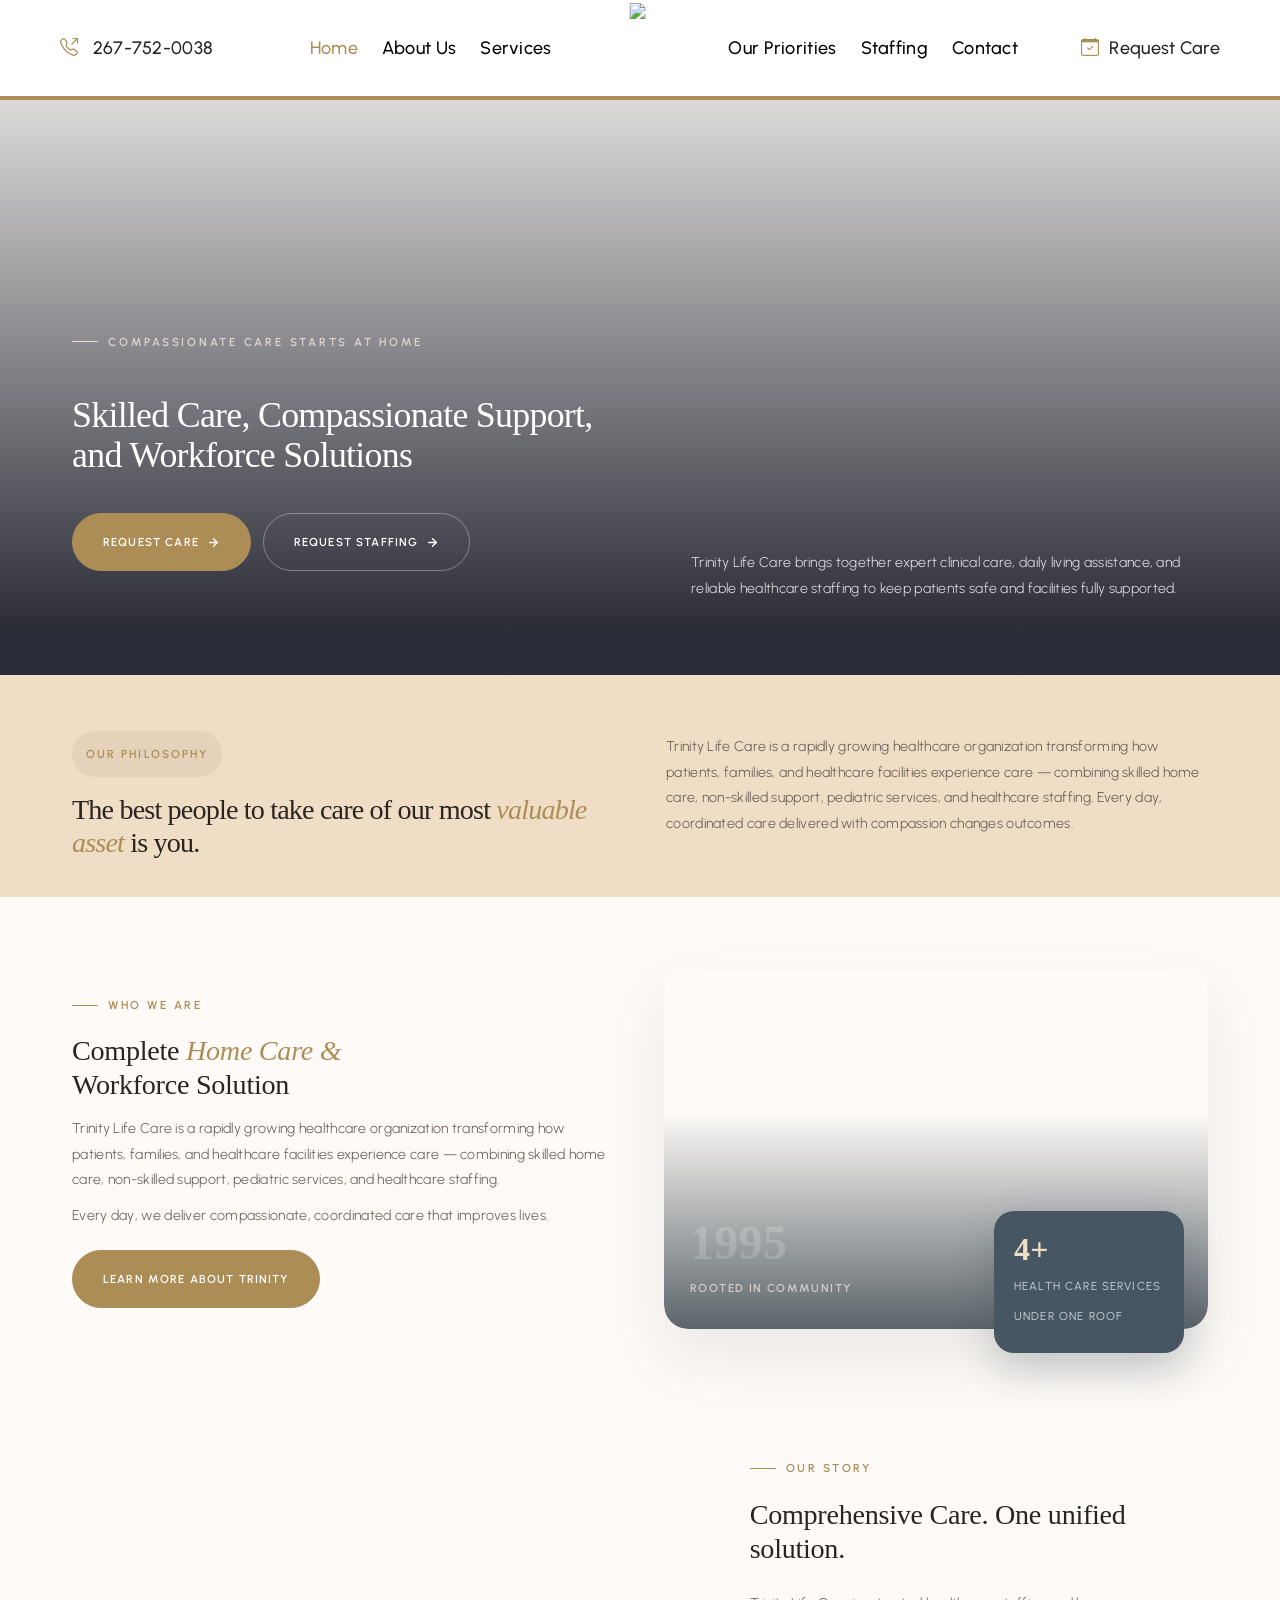
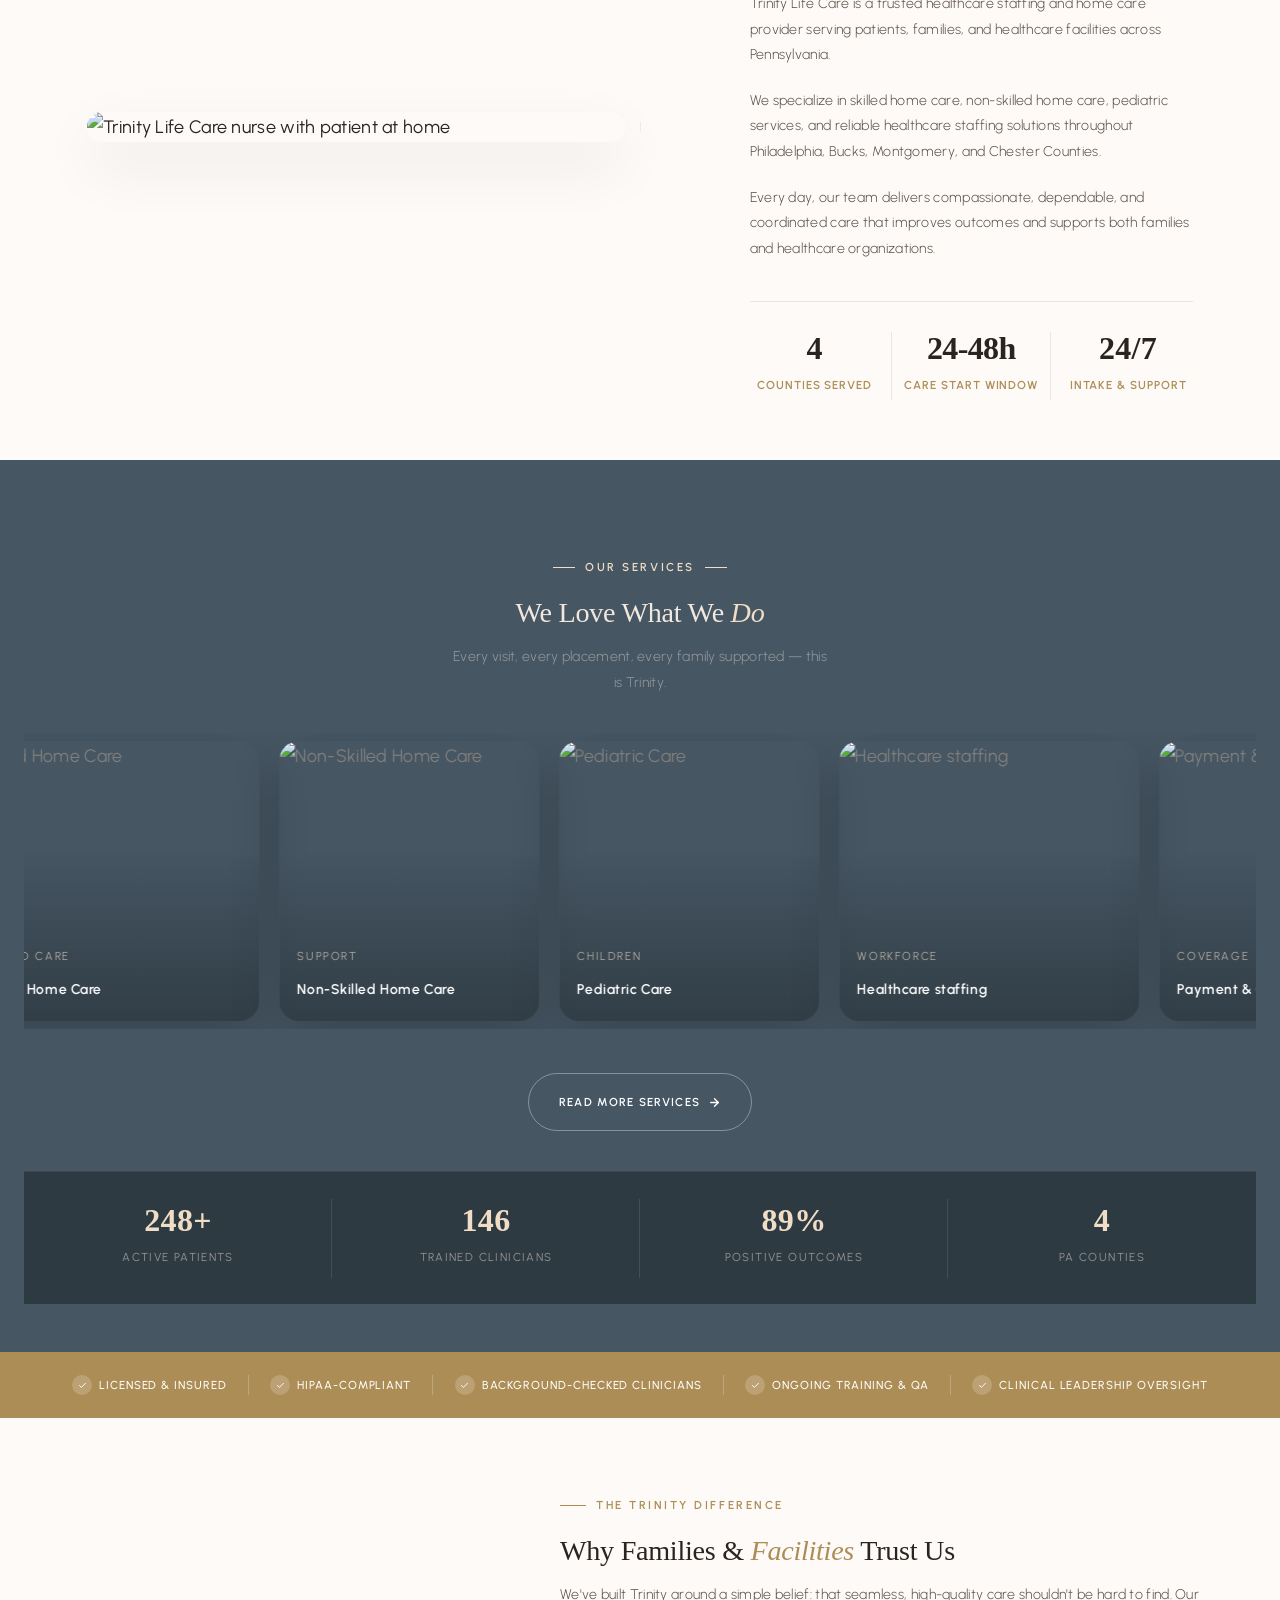
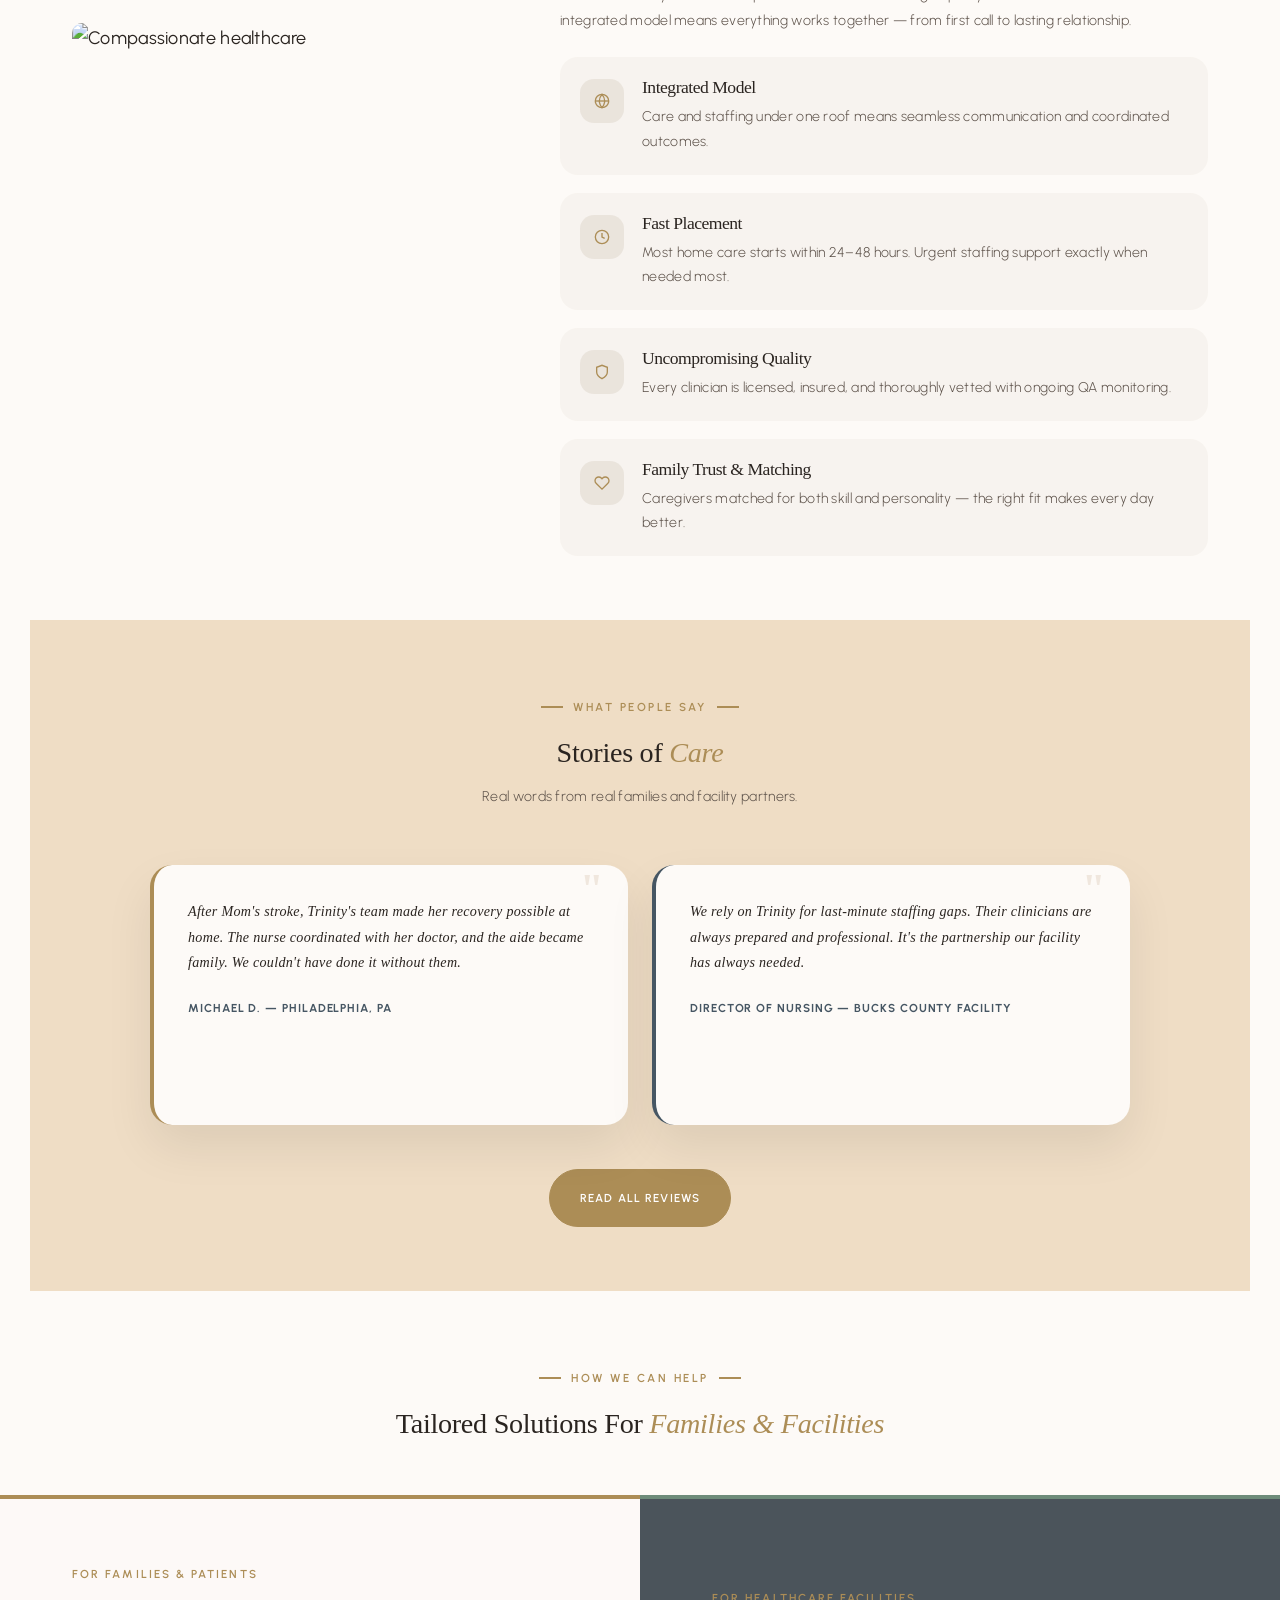
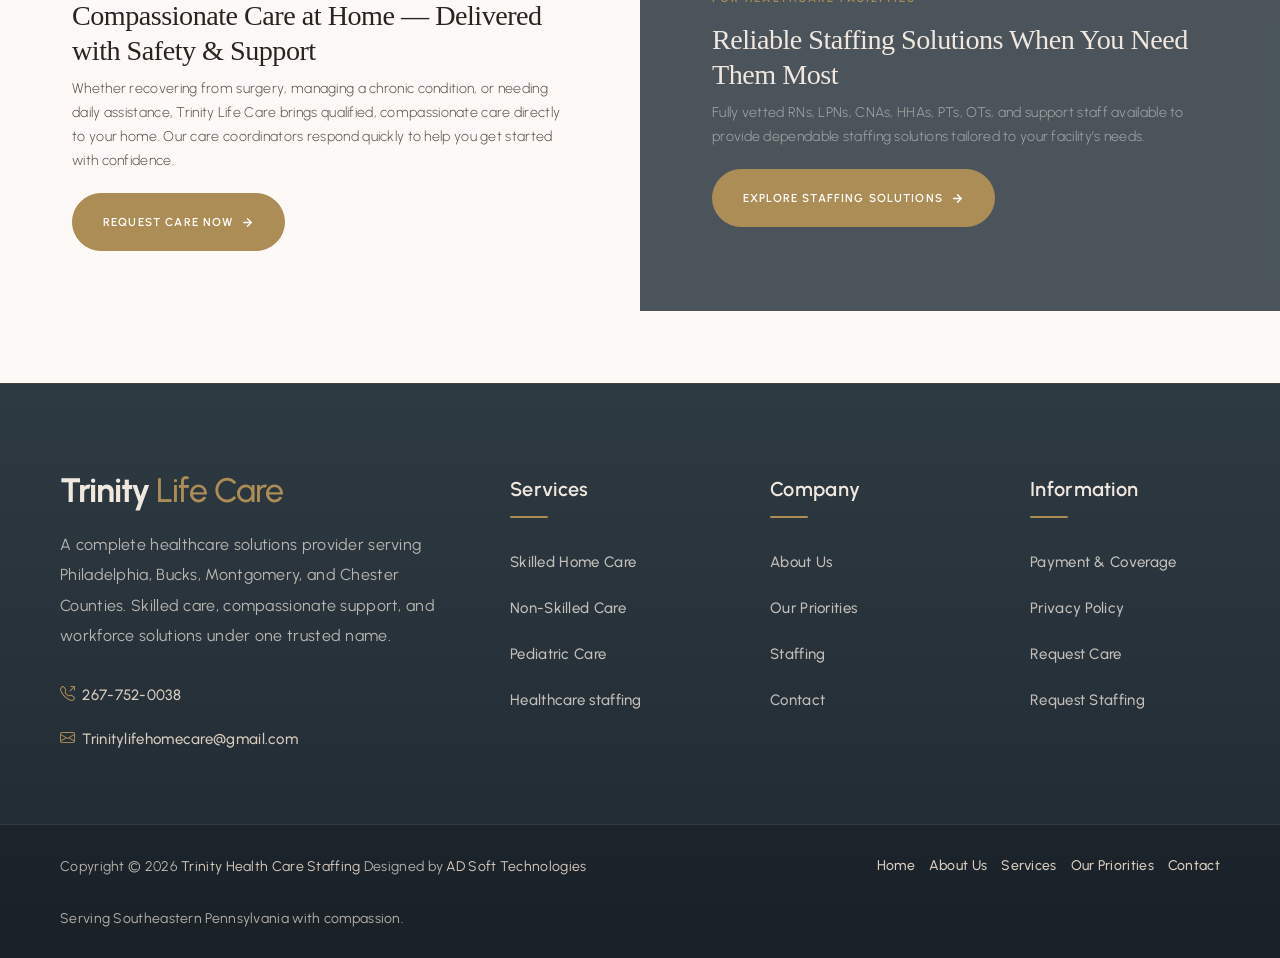
==== commit 2af32089: "mirror changes" ====
--- a/index.html
+++ b/index.html
@@ -25,7 +25,7 @@
   <meta property="og:image" content="https://trinitylifehomecare.com/images/trinity/og-image.jpg">
   <meta property="og:image:width" content="1200">
   <meta property="og:image:height" content="630">
-  <meta property="og:image:alt" content="Trinity Life Care — Healing Happens at Home, Southeastern PA">
+  <meta property="og:image:alt" content="Trinity Life Care — Compassionate Care Starts at Home, Southeastern PA">
 
   <!-- ═══ TWITTER / X CARD ═══ -->
   <meta name="twitter:card" content="summary_large_image">
@@ -1796,7 +1796,7 @@
           <div class="collapse navbar-collapse justify-content-between" id="navbarNav">
             <ul class="navbar-nav navbar-left justify-content-end">
               <li class="nav-item"><a href="index.html" class="nav-link active">Home</a></li>
-              <li class="nav-item"><a href="about.html" class="nav-link">About us</a></li>
+              <li class="nav-item"><a href="about.html" class="nav-link">About Us</a></li>
               <li class="nav-item dropdown dropdown-with-icon">
                 <a href="services.html" class="nav-link">Services</a>
                 <i class="fa-solid fa-angle-down dropdown-toggle" id="navbarDropdownMenuLink" role="button"
@@ -1838,7 +1838,7 @@
             </ul>
             <ul class="navbar-nav navbar-right justify-content-start">
               <li class="nav-item"><a href="priorities.html" class="nav-link">Our Priorities</a></li>
-              <li class="nav-item"><a href="staffing.html" class="nav-link">staffing</a></li>
+              <li class="nav-item"><a href="staffing.html" class="nav-link">Staffing</a></li>
               <li class="nav-item"><a href="contact.html" class="nav-link">Contact</a></li>
             </ul>
           </div>
@@ -1846,7 +1846,7 @@
         <div class="col-auto col-xl-2 col-lg-1 text-end">
           <div class="d-none d-xl-flex align-items-center widget-text fw-600">
             <i class="bi bi-calendar-check text-base-color me-10px"></i>
-            <a href="contact.html#contact-form">Request care</a>
+            <a href="contact.html#contact-form">Request Care</a>
           </div>
         </div>
       </div>
@@ -1857,16 +1857,16 @@
     <div class="hero-bg"></div>
     <div class="hero-inner">
       <div class="hero-copy reveal rv1">
-        <div class="eyebrow hero-eyebrow">Healing Happens at Home</div>
+        <div class="eyebrow hero-eyebrow">Compassionate Care Starts at Home</div>
         <h2 class="hero-h1">Skilled Care, Compassionate Support, and Workforce Solutions</h2>
         <div class="hero-btns">
-          <a href="contact.html#contact-form" class="btn-t bt-taupe">Request care <svg width="13" height="13"
+          <a href="contact.html#contact-form" class="btn-t bt-taupe">Request Care <svg width="13" height="13"
               viewBox="0 0 24 24" fill="none" stroke="currentColor" stroke-width="2.5" stroke-linecap="round"
               stroke-linejoin="round">
               <line x1="5" y1="12" x2="19" y2="12" />
               <polyline points="12 5 19 12 12 19" />
             </svg></a>
-          <a href="contact.html#contact-form" class="btn-t bt-ow">Request staffing <svg width="13" height="13"
+          <a href="contact.html#contact-form" class="btn-t bt-ow">Request Staffing <svg width="13" height="13"
               viewBox="0 0 24 24" fill="none" stroke="currentColor" stroke-width="2.5" stroke-linecap="round"
               stroke-linejoin="round">
               <line x1="5" y1="12" x2="19" y2="12" />
@@ -1897,13 +1897,12 @@
   <section class="who-sec">
     <div class="reveal">
       <div class="eyebrow">Who We Are</div>
-      <h2 class="stitle">A Complete <em>Healthcare</em><br>Solutions Provider</h2>
+      <h2 class="stitle">Complete <em>Home Care &</em><br>Workforce Solution</h2>
       <p class="sbody" style="margin-bottom:10px">Trinity Life Care is a rapidly growing healthcare organization
         transforming how patients, families, and healthcare facilities experience care — combining skilled home care,
         non-skilled support, pediatric services, and healthcare staffing.</p>
-      <p class="sbody" style="margin-bottom:22px">Every day, we prove that coordinated care delivered with compassion
-        changes outcomes.</p>
-      <a href="about.html" class="btn-t bt-taupe">Learn About Trinity</a>
+      <p class="sbody" style="margin-bottom:22px">Every day, we deliver compassionate, coordinated care that improves lives.</p>
+      <a href="about.html" class="btn-t bt-taupe">Learn More About Trinity</a>
     </div>
     <div class="who-visual reveal rv2">
       <div class="who-card">
@@ -2417,9 +2416,8 @@
       <div class="cta-p cta-fam reveal">
         <div class="cta-fam-bg"></div>
         <div class="cta-label">For Families &amp; Patients</div>
-        <h3>Get Care at Home — Speed, Safety &amp; Heart</h3>
-        <p>Whether recovering from surgery, managing a chronic condition, or needing daily support — Trinity brings
-          qualified care to your door, fast. A care coordinator will reach out within the hour.</p>
+        <h3>Compassionate Care at Home —   Delivered with Safety &amp; Support</h3>
+        <p>Whether recovering from surgery, managing a chronic condition, or needing daily assistance, Trinity Life Care brings qualified, compassionate care directly to your home. Our care coordinators respond quickly to help you get started with confidence.</p>
         <a href="contact.html#contact-form" class="btn-t bt-taupe" style="align-self:flex-start">Request Care Now <svg
             width="13" height="13" viewBox="0 0 24 24" fill="none" stroke="currentColor" stroke-width="2.5"
             stroke-linecap="round" stroke-linejoin="round">
@@ -2430,9 +2428,8 @@
       <div class="cta-p cta-fac reveal rv2">
         <div class="cta-fac-bg"></div>
         <div class="cta-label">For Healthcare Facilities</div>
-        <h3>Never Short-Staffed Again</h3>
-        <p>Fully vetted RNs, LPNs, CNAs, HHAs, and support staff — placed urgently, vetted completely. Partner with
-          Trinity for reliable workforce solutions that match your facility's culture.</p>
+        <h3>Reliable Staffing Solutions When You Need Them Most</h3>
+        <p>Fully vetted RNs, LPNs, CNAs, HHAs, PTs, OTs, and support staff available to provide dependable staffing solutions tailored to your facility’s needs.</p>
         <a href="contact.html#contact-form" class="btn-t bt-taupe" style="align-self:flex-start">Explore staffing
           Solutions <svg width="13" height="13" viewBox="0 0 24 24" fill="none" stroke="currentColor" stroke-width="2.5"
             stroke-linecap="round" stroke-linejoin="round">
@@ -2474,7 +2471,7 @@
         <ul class="footer-links">
           <li><a href="about.html">About Us</a></li>
           <li><a href="priorities.html">Our Priorities</a></li>
-          <li><a href="staffing.html">staffing</a></li>
+          <li><a href="staffing.html">Staffing</a></li>
           <li><a href="contact.html">Contact</a></li>
         </ul>
       </div>
@@ -2484,16 +2481,16 @@
           <li><a href="#">Payment &amp; Coverage</a></li>
           <li><a href="#">Privacy Policy</a></li>
           <li><a href="contact.html#contact-form">Request Care</a></li>
-          <li><a href="contact.html#contact-form">Request staffing</a></li>
+          <li><a href="contact.html#contact-form">Request Staffing</a></li>
         </ul>
       </div>
     </div>
     <div class="footer-bottom">
-      <span> Copyright &copy; 2026 <a href="index.html">Trinity Health Care staffing</a> Designed by <a
+      <span> Copyright &copy; 2026 <a href="index.html">Trinity Health Care Staffing</a> Designed by <a
           href="https://www.adsofttechnologies.com/" target="_blank"> AD Soft Technologies</a></span>
       <ul style="list-style:none;padding:0;margin:0;display:flex;gap:14px;flex-wrap:wrap">
         <li><a href="index.html">Home</a></li>
-        <li><a href="about.html">About us</a></li>
+        <li><a href="about.html">About Us</a></li>
         <li><a href="services.html">Services</a></li>
         <li><a href="priorities.html">Our Priorities</a></li>
         <li><a href="contact.html">Contact</a></li>
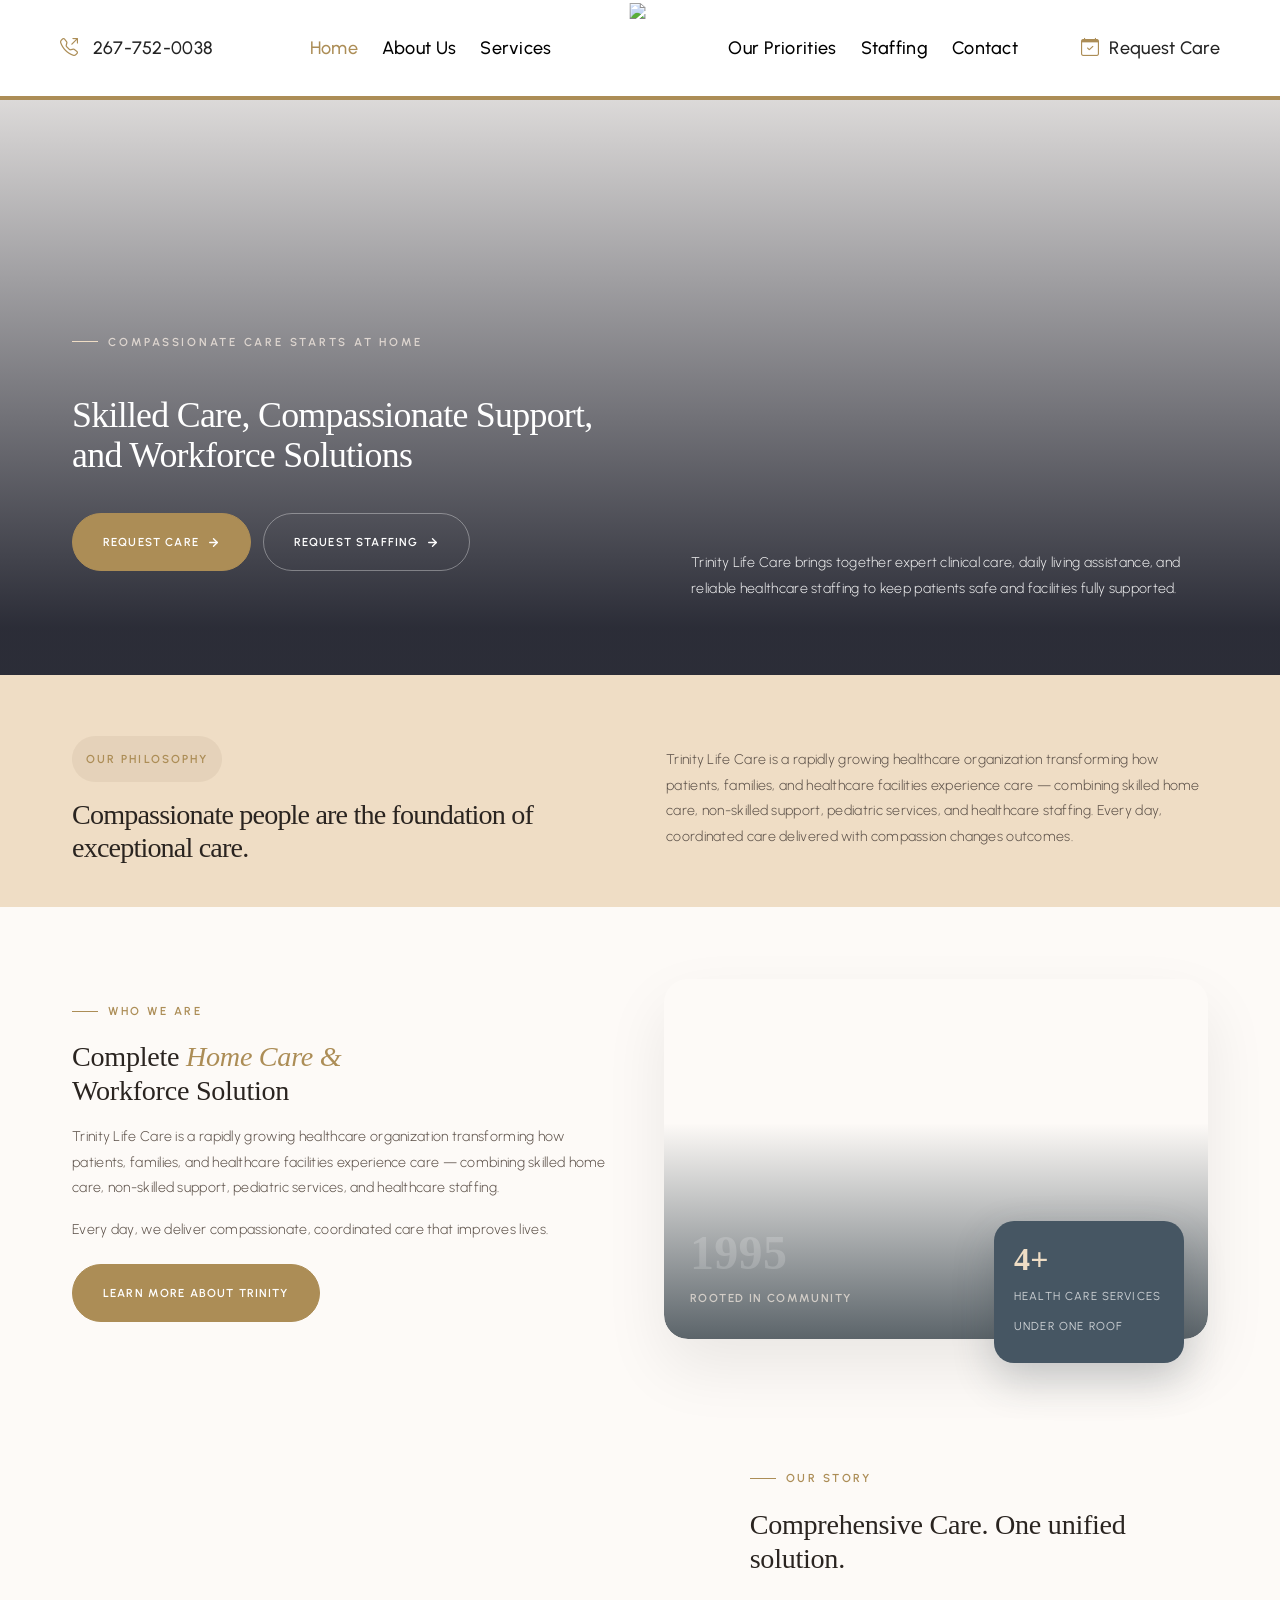
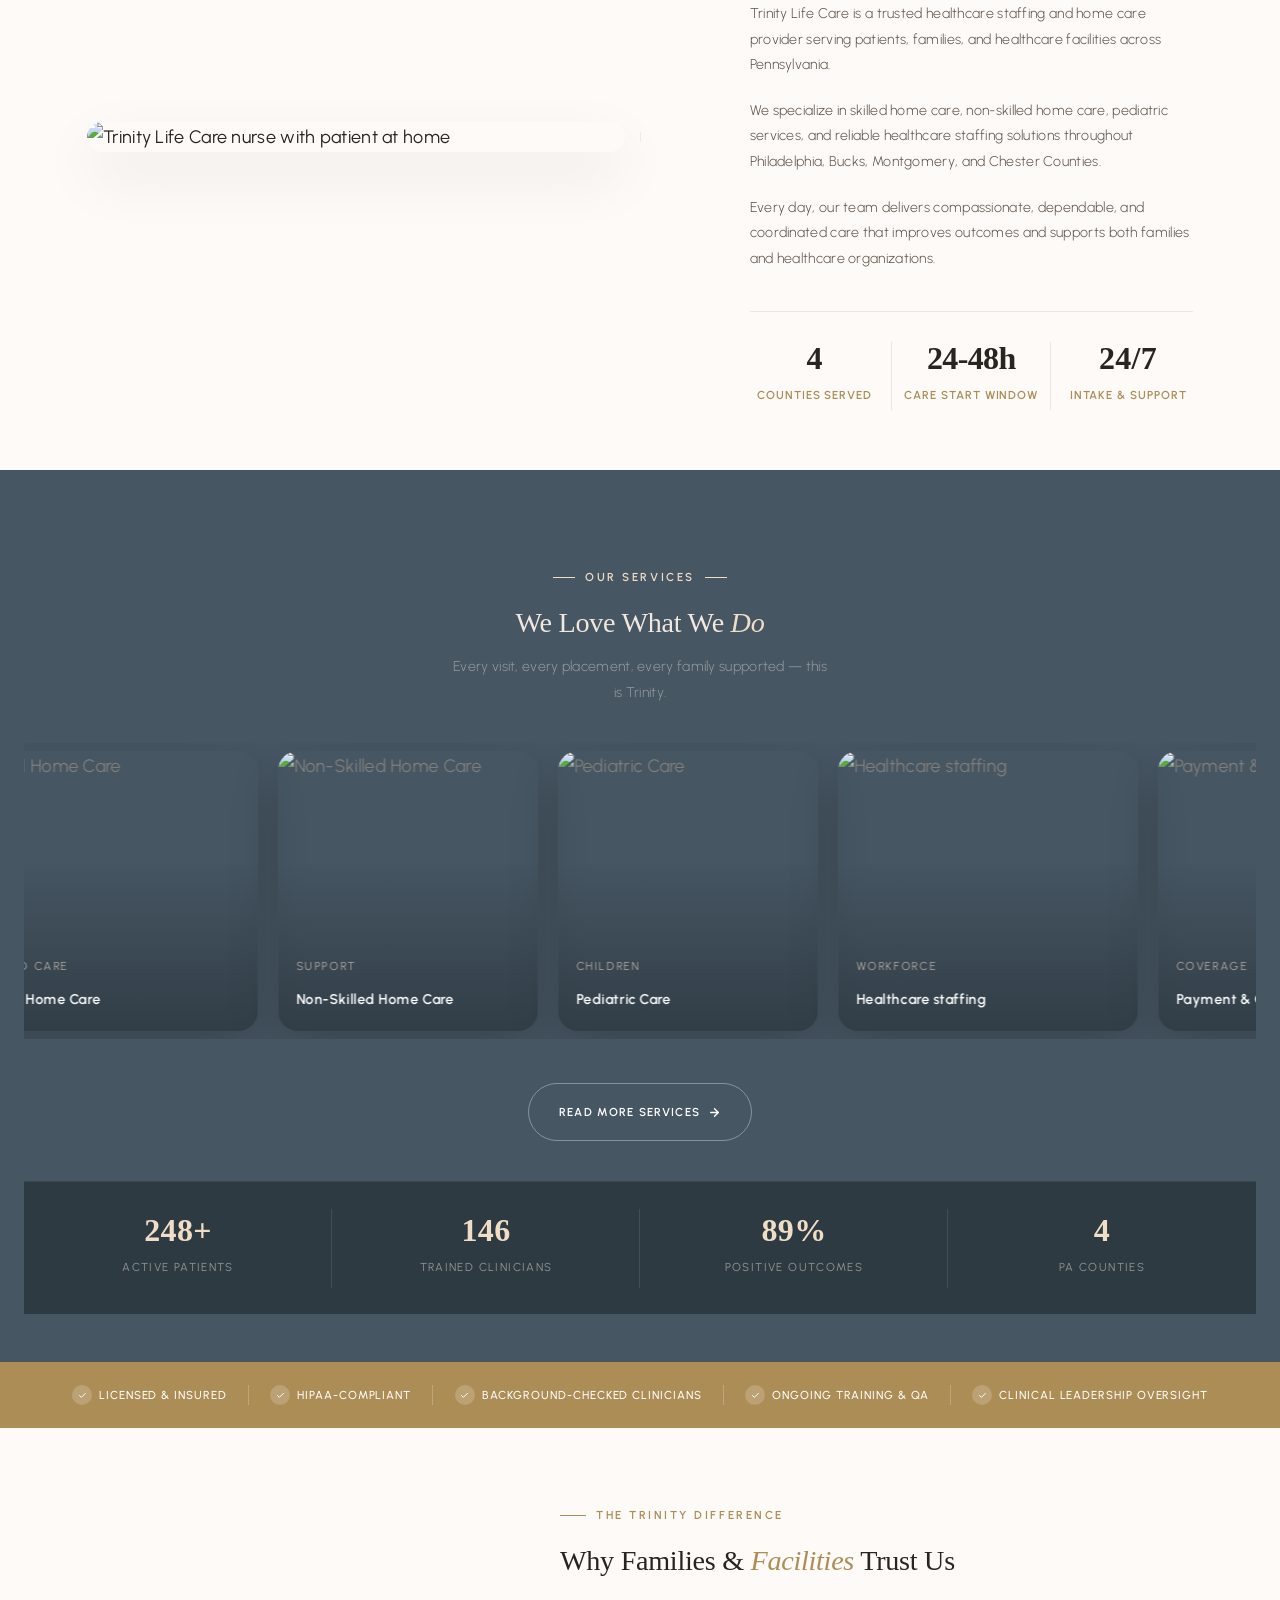
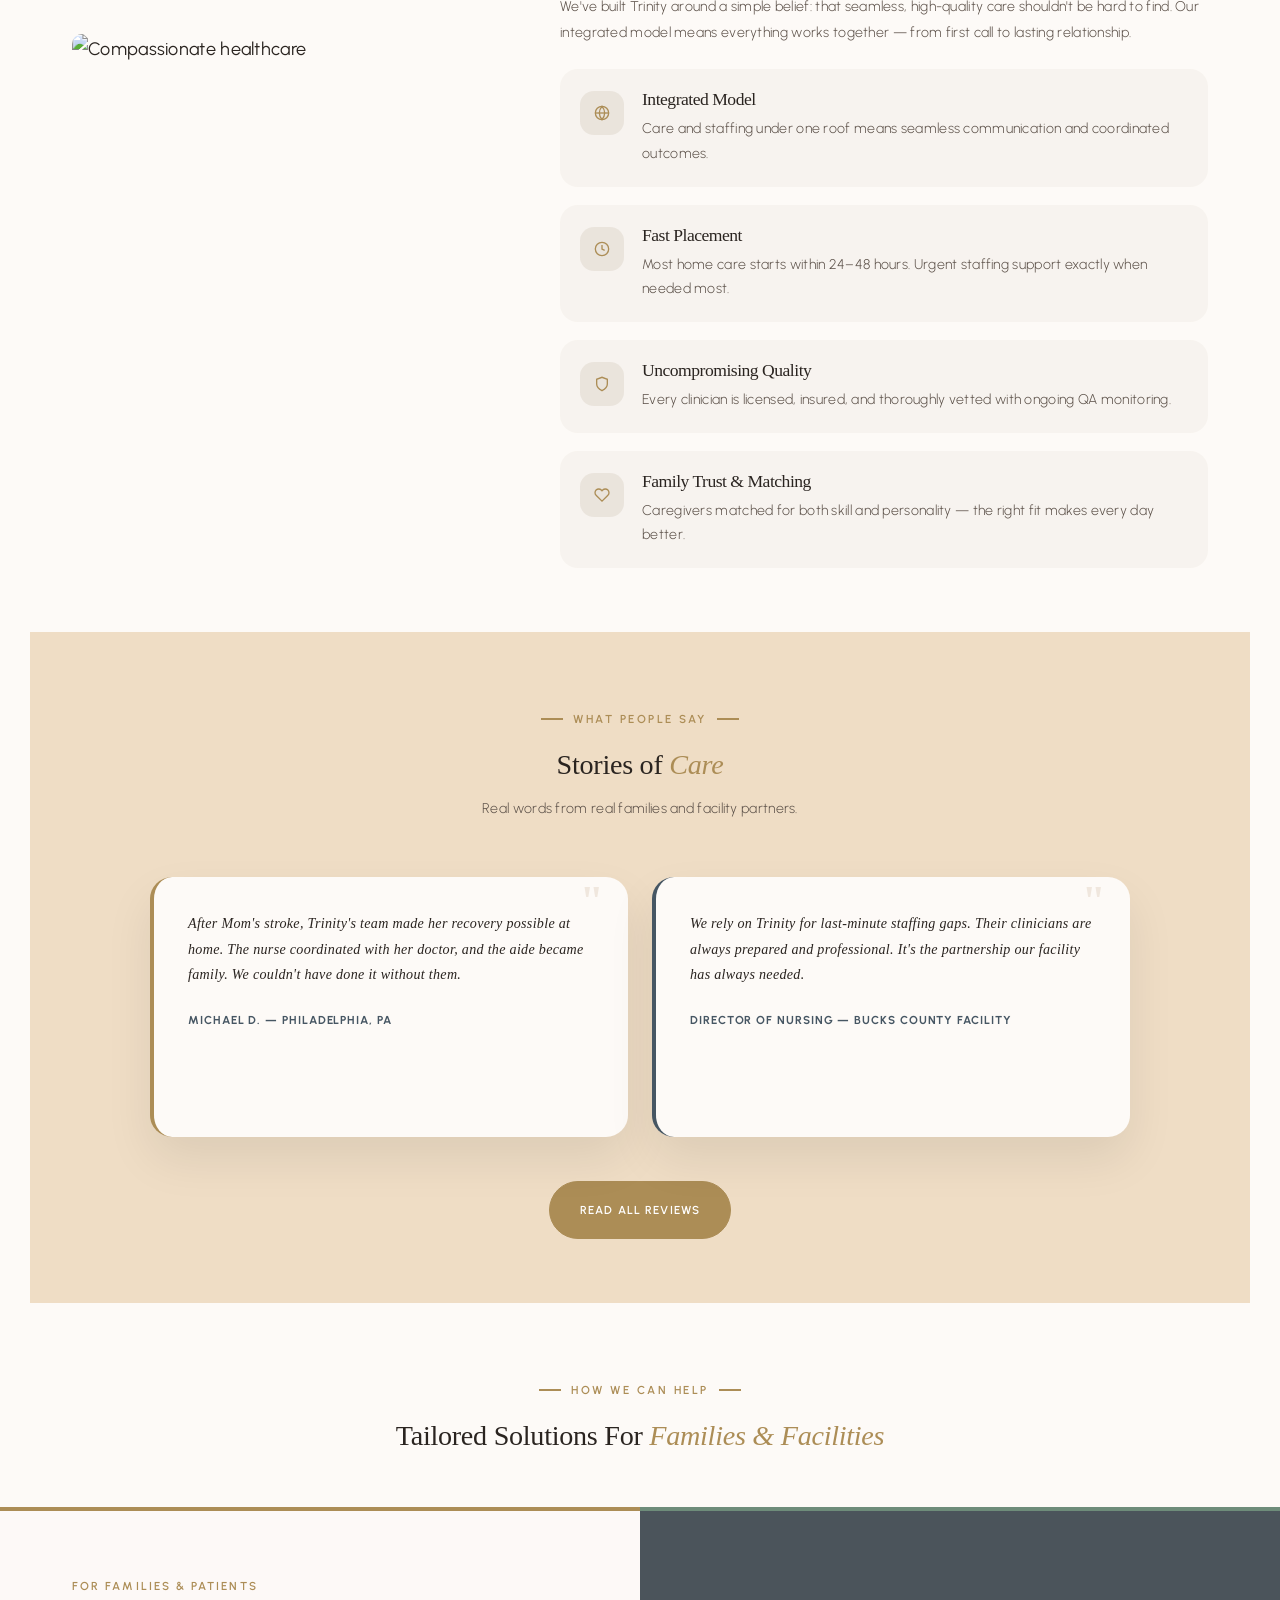
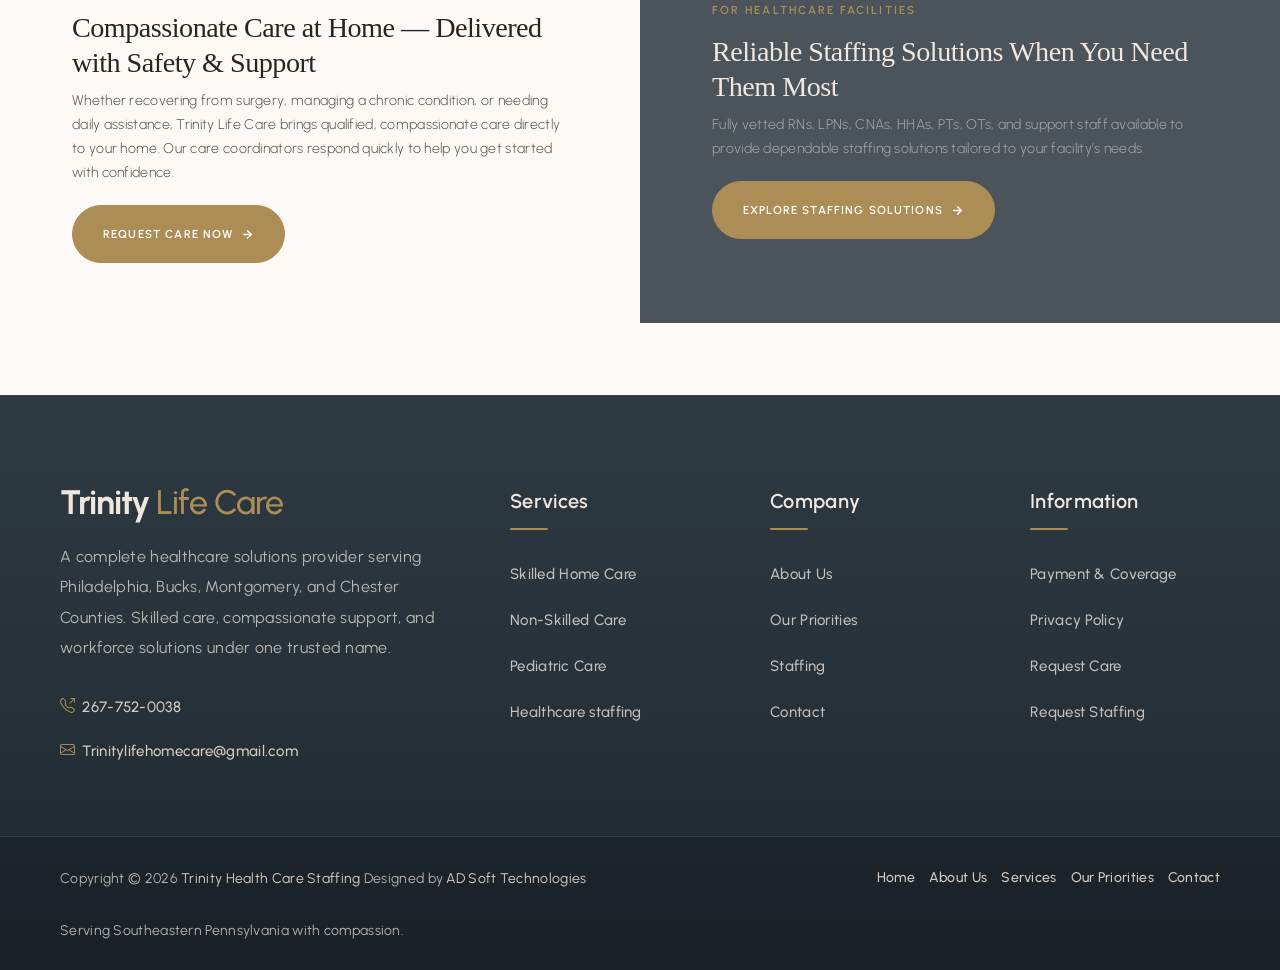
==== commit 5e7de1d4: "minor  changs2" ====
--- a/index.html
+++ b/index.html
@@ -280,7 +280,8 @@
       font-size: .88rem;
       line-height: 1.82;
       color: var(--txtm);
-      font-weight: 300
+      font-weight: 300;
+      margin-top: 1rem;
     }
 
     .btn-t {
@@ -1884,7 +1885,7 @@
   <div class="intro-strip">
     <div class="reveal">
       <span class="intro-tag">Our philosophy</span>
-      <h2 class="intro-h2">The best people to take care of our most <em>valuable asset</em> is you.</h2>
+      <h2 class="intro-h2">Compassionate people are the foundation of exceptional care.</h2>
     </div>
     <div class="reveal rv2">
       <p class="sbody">Trinity Life Care is a rapidly growing healthcare organization transforming how patients,
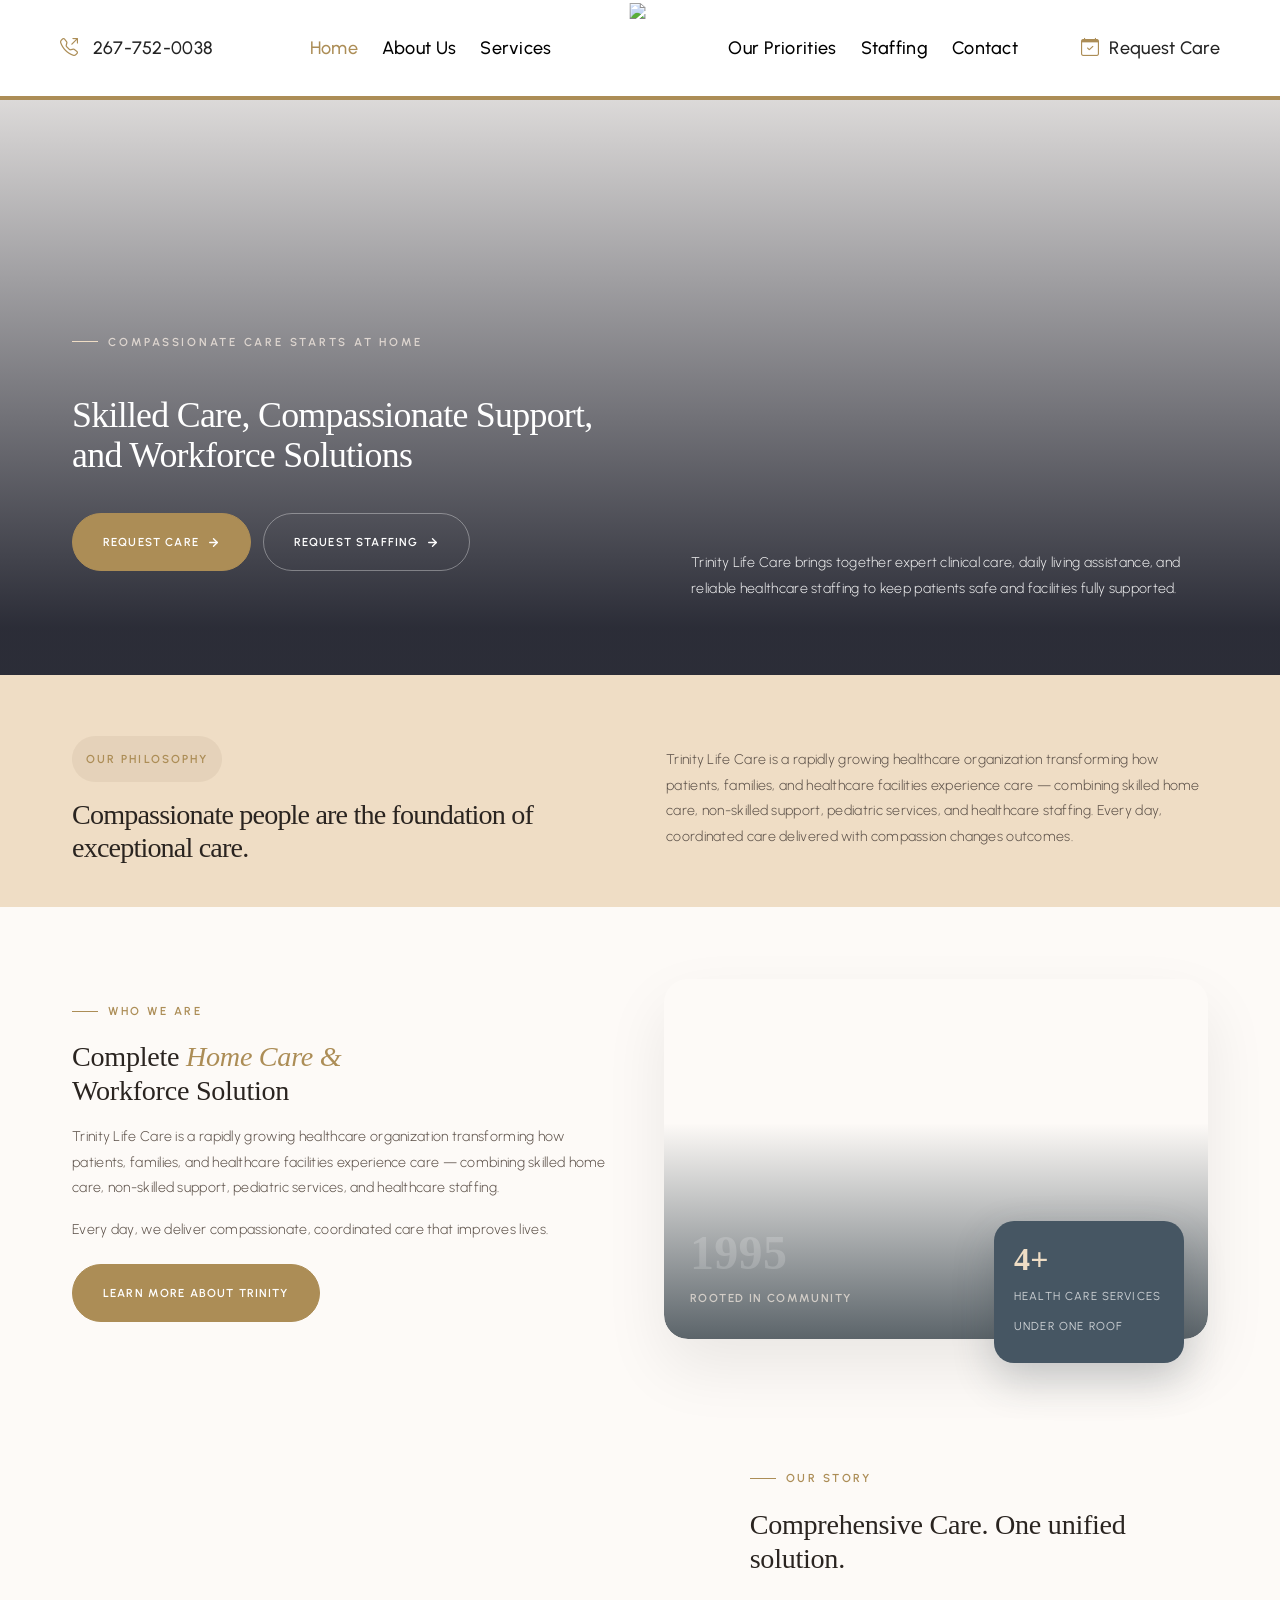
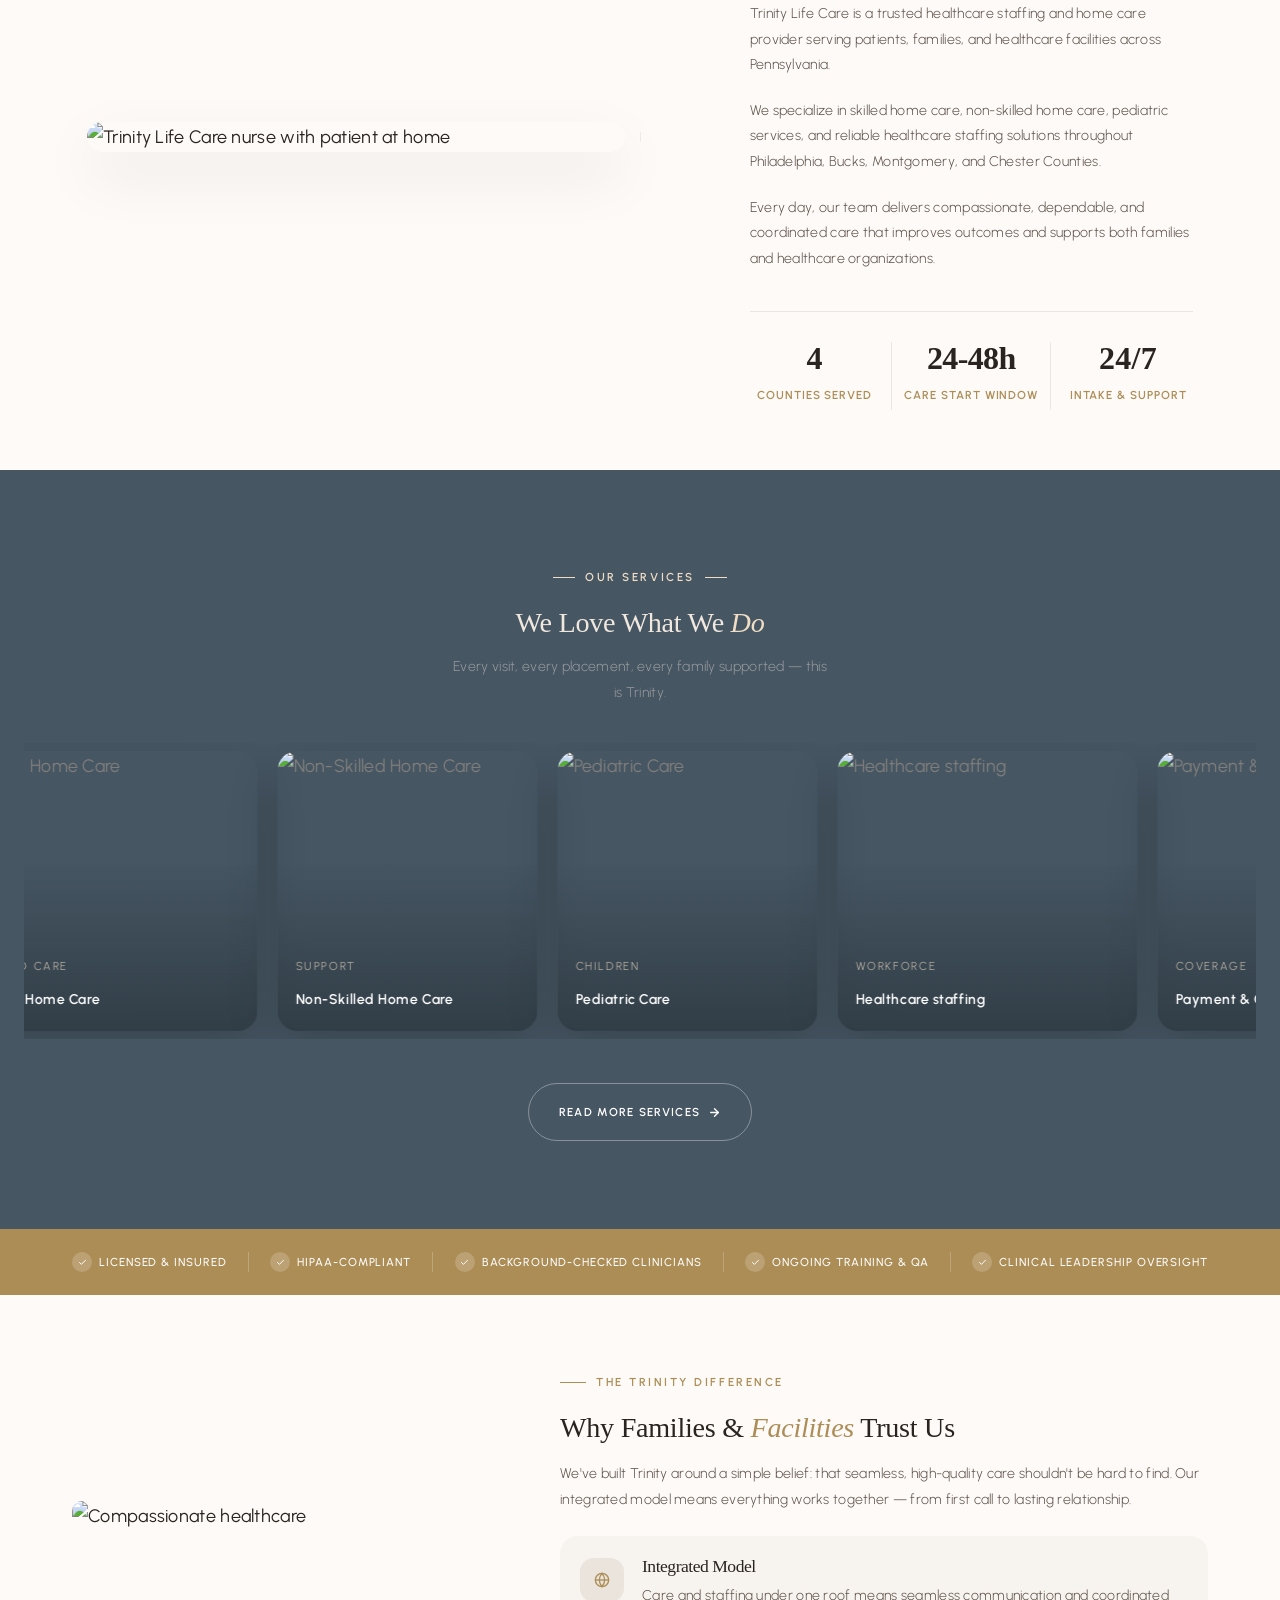
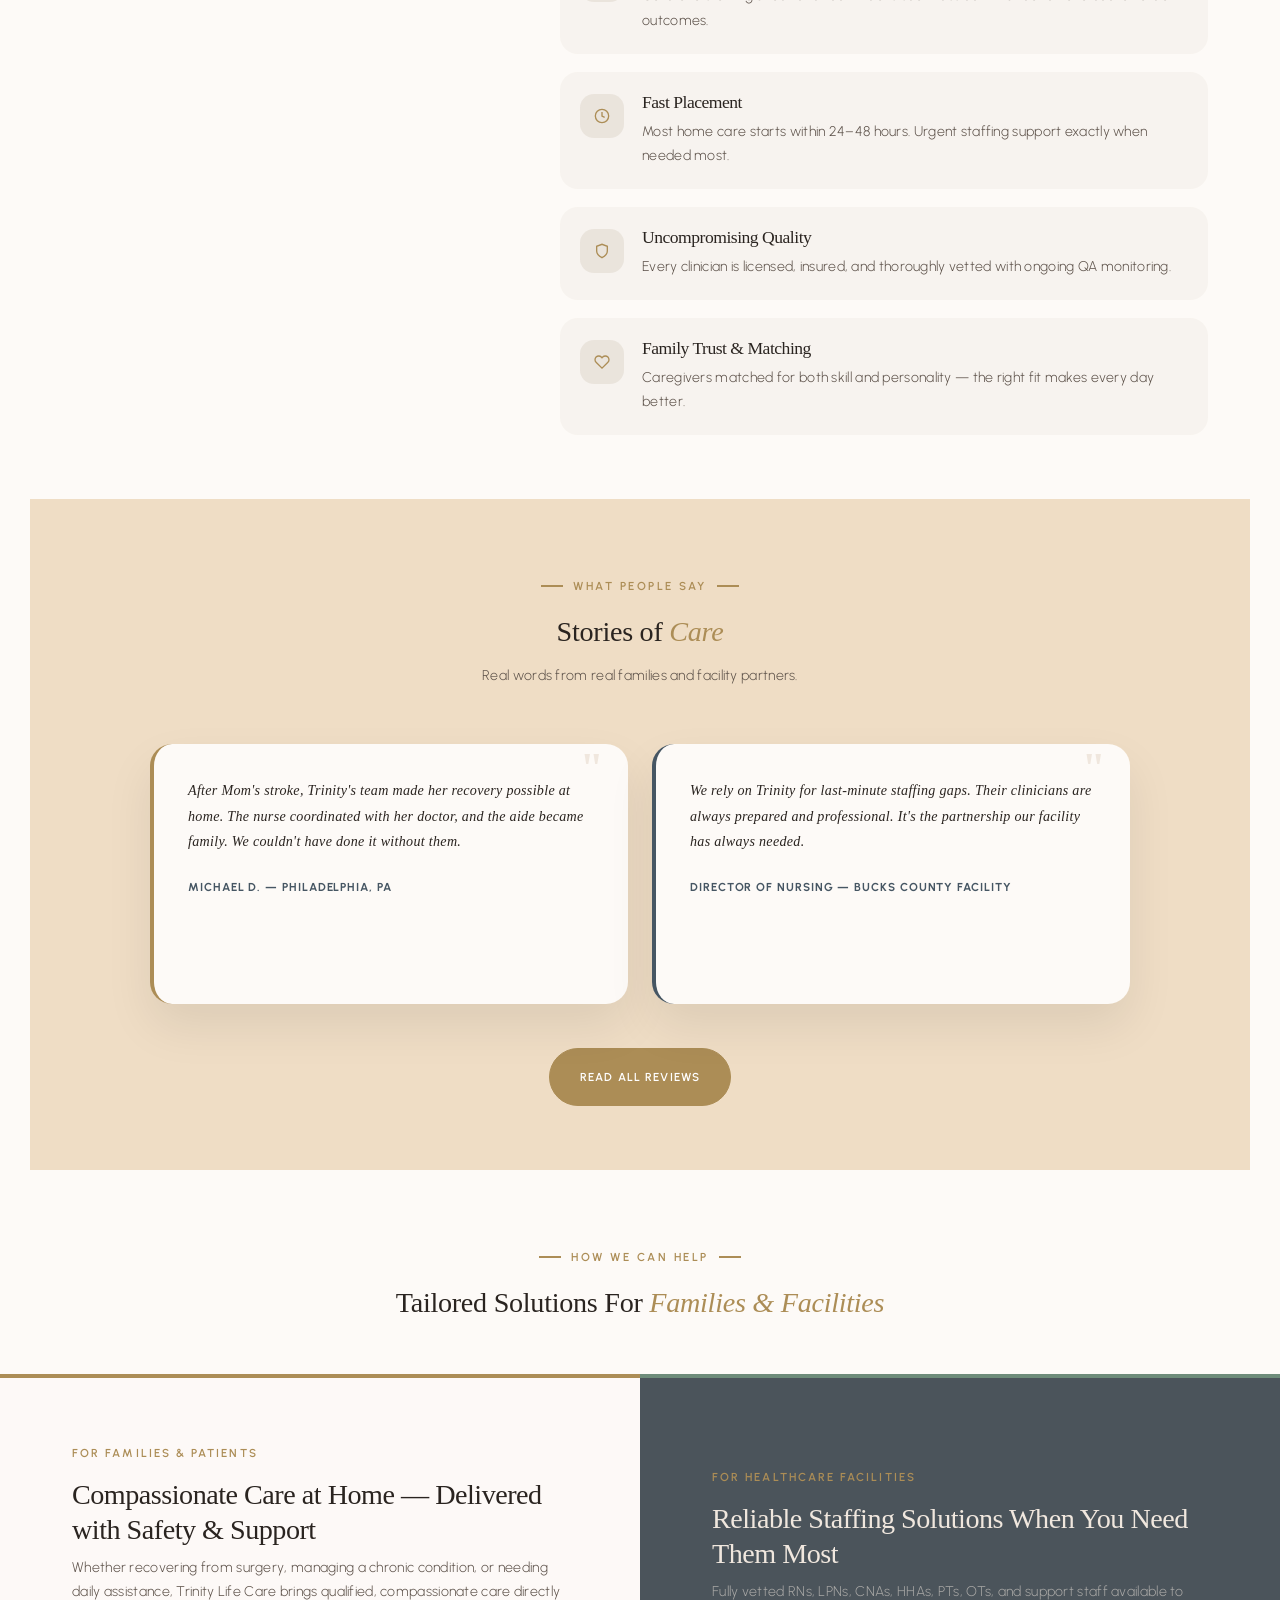
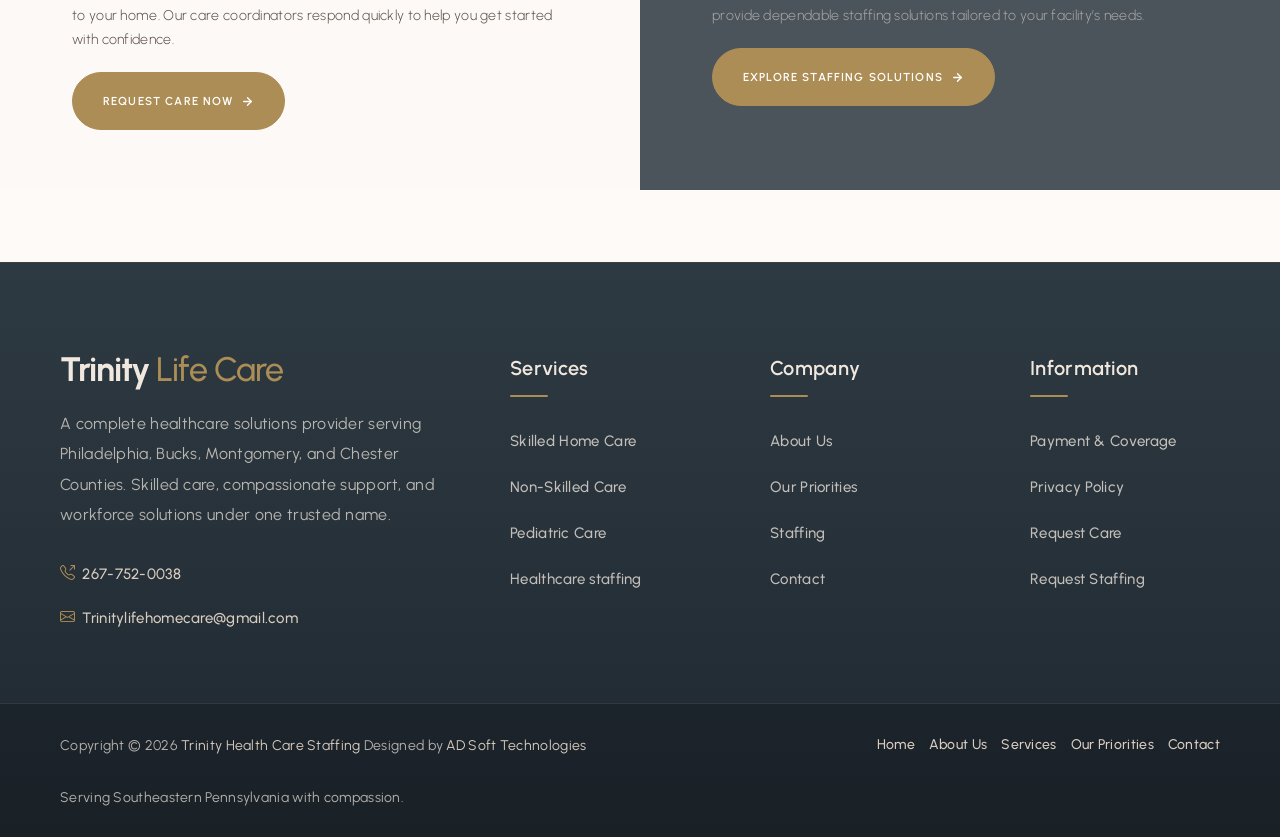
==== commit 2d080c18: "gallery section" ====
--- a/index.html
+++ b/index.html
@@ -2268,24 +2268,7 @@
         </svg></a>
     </div>
 
-    <div class="stats-grid reveal" style="width:100%;max-width:1280px;">
-      <div class="stat-block"><span class="ptl"></span><span class="ptr"></span>
-        <div class="sbn">248+</div>
-        <div class="sbl">Active Patients</div><span class="pbl"></span><span class="pbr"></span>
-      </div>
-      <div class="stat-block"><span class="ptl"></span><span class="ptr"></span>
-        <div class="sbn">146</div>
-        <div class="sbl">Trained Clinicians</div><span class="pbl"></span><span class="pbr"></span>
-      </div>
-      <div class="stat-block"><span class="ptl"></span><span class="ptr"></span>
-        <div class="sbn">89%</div>
-        <div class="sbl">Positive Outcomes</div><span class="pbl"></span><span class="pbr"></span>
-      </div>
-      <div class="stat-block"><span class="ptl"></span><span class="ptr"></span>
-        <div class="sbn">4</div>
-        <div class="sbl">PA Counties</div><span class="pbl"></span><span class="pbr"></span>
-      </div>
-    </div>
+    
   </section>
 
 
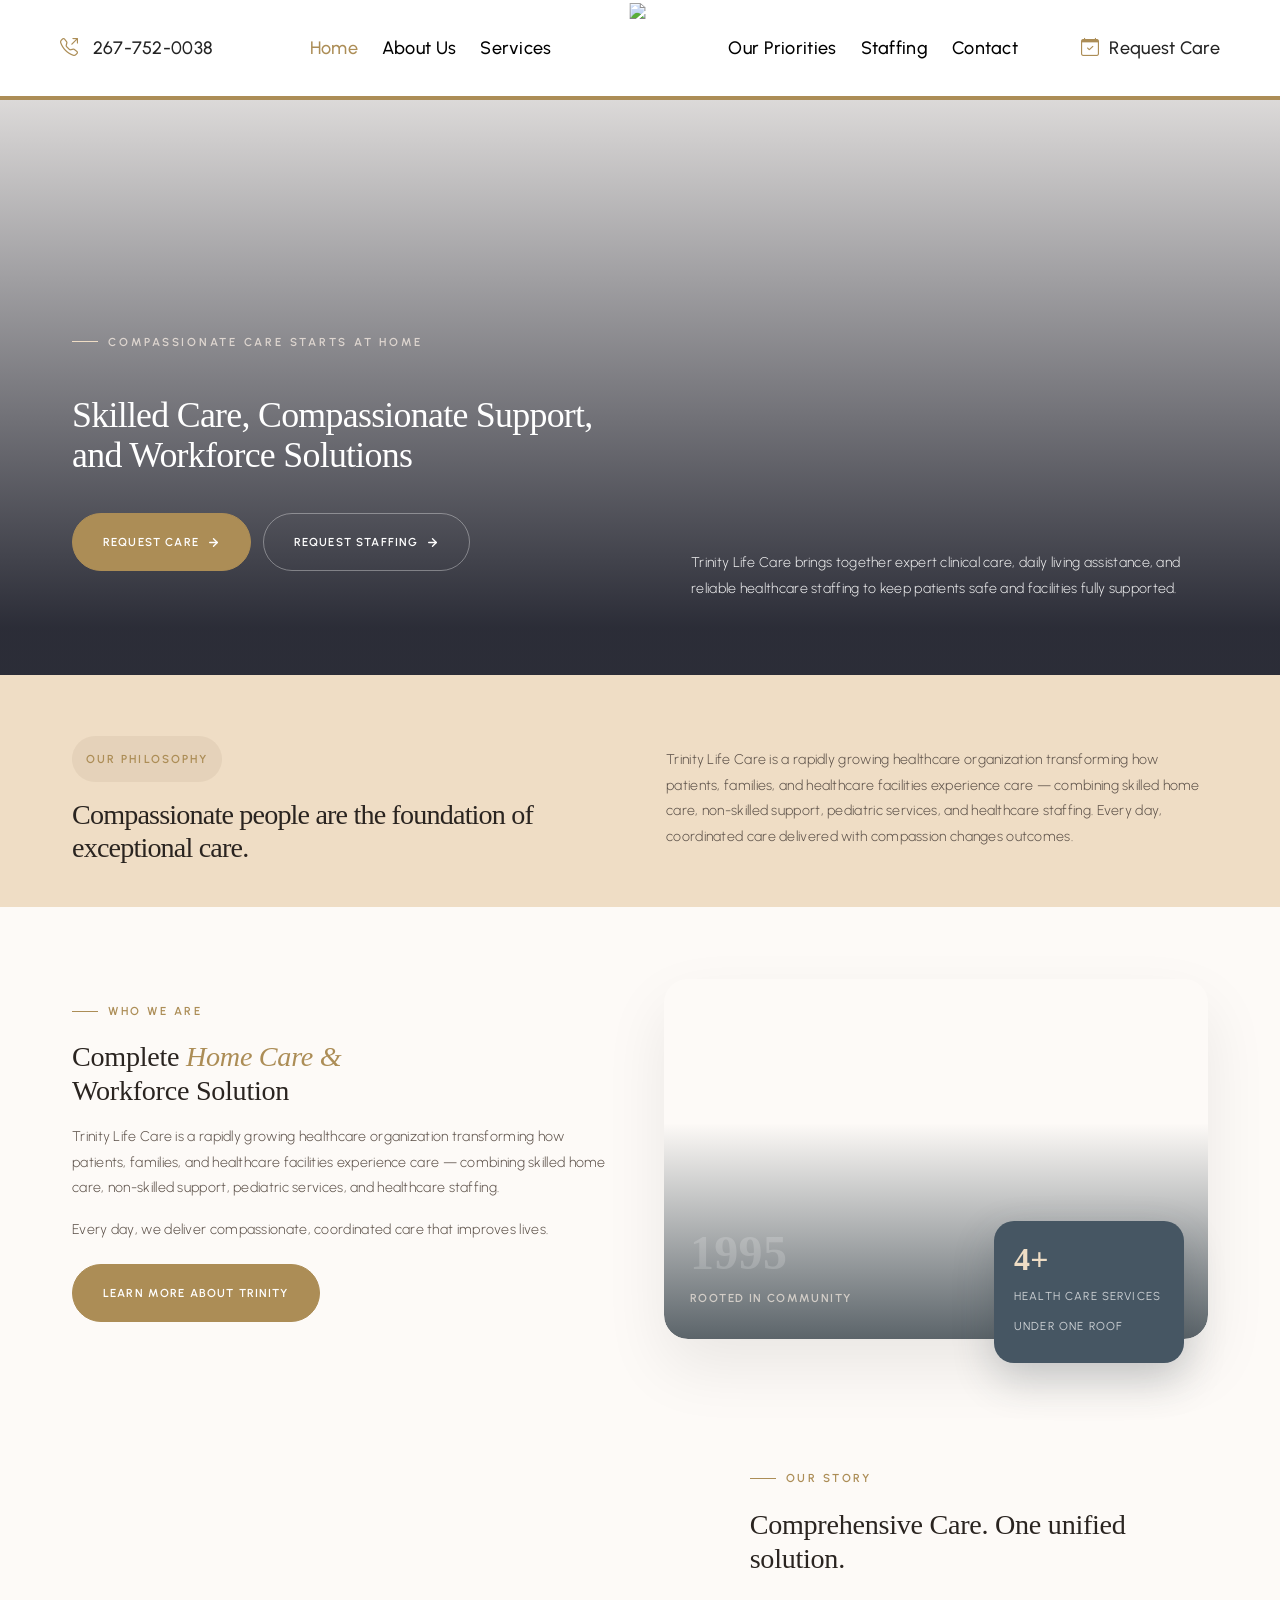
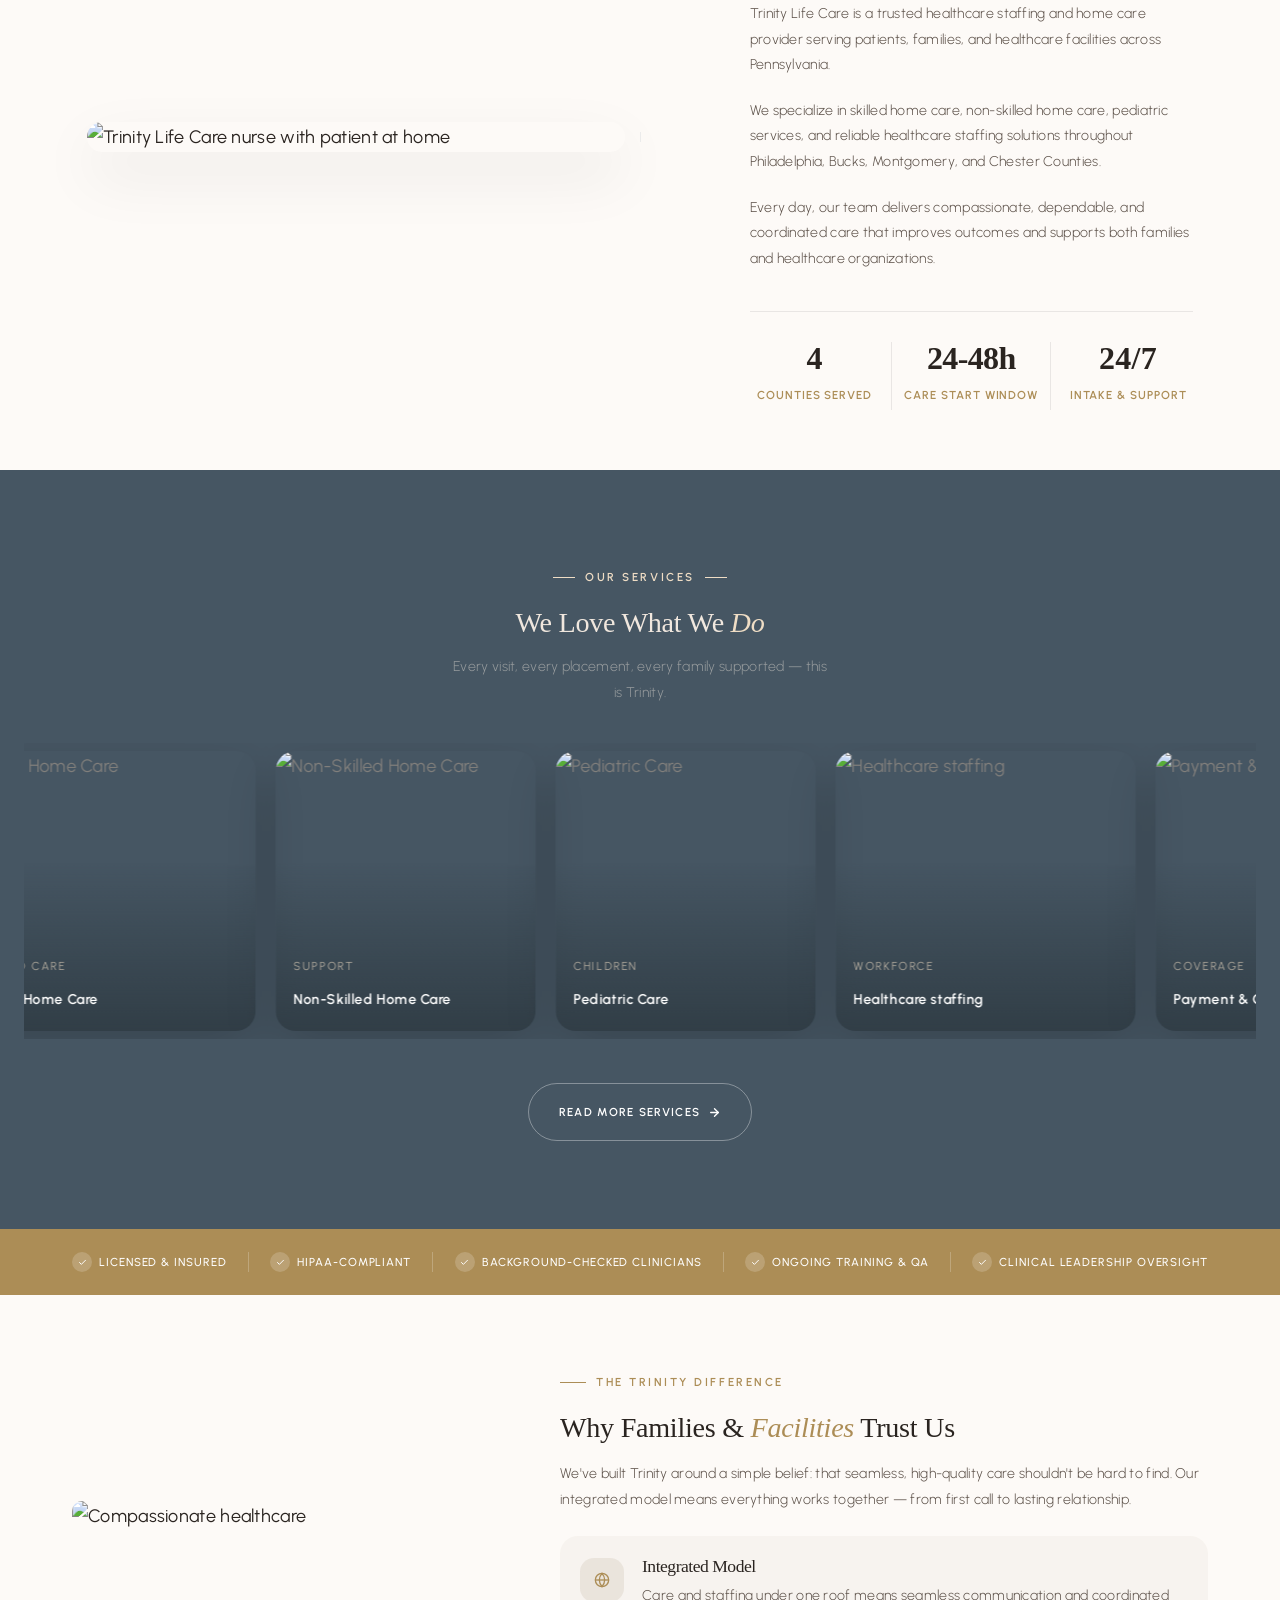
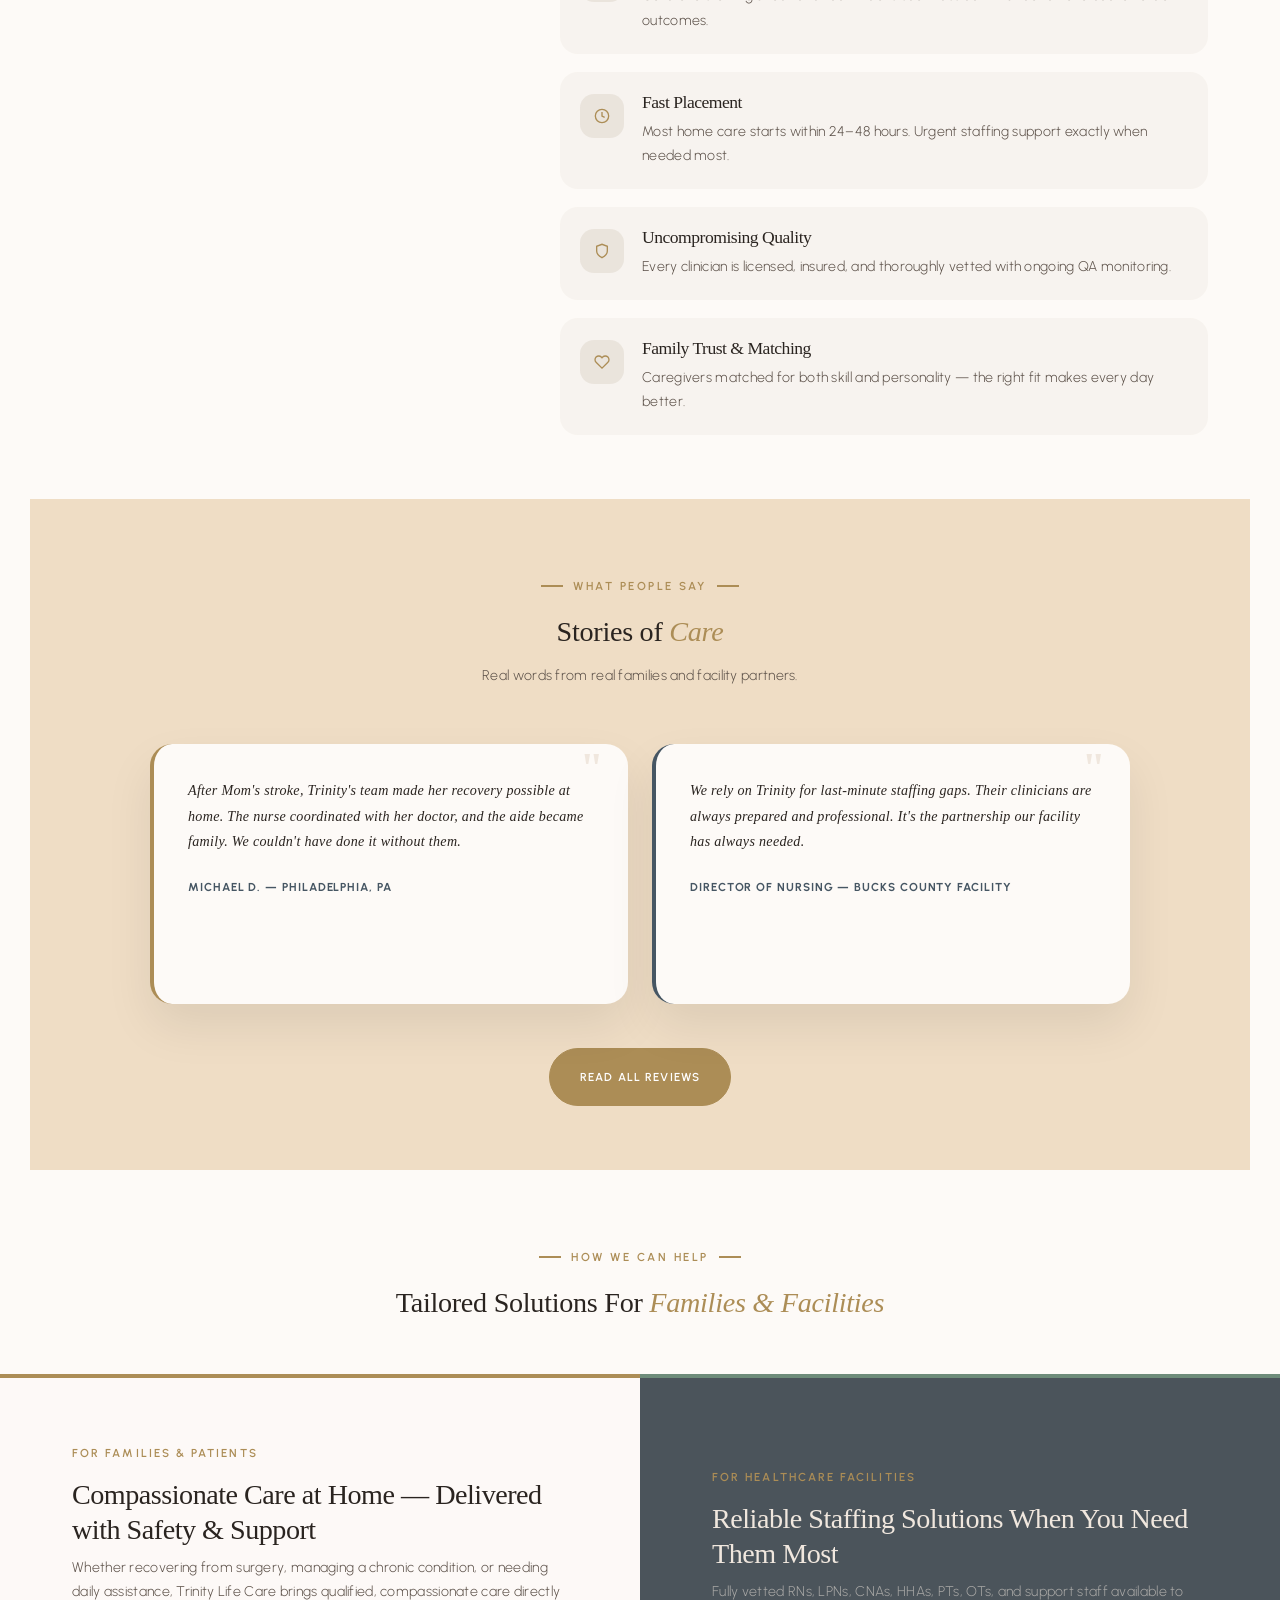
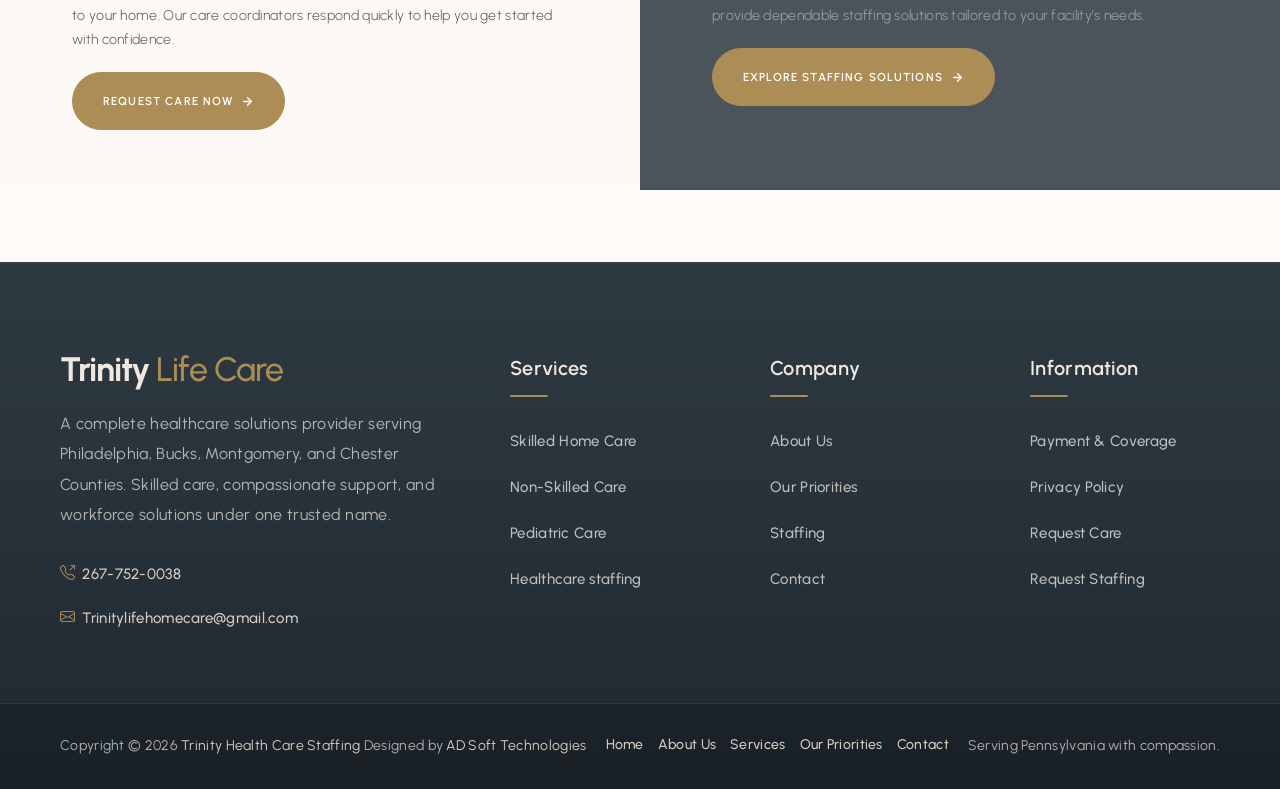
==== commit fb32e8b1: "address changes" ====
--- a/index.html
+++ b/index.html
@@ -11,7 +11,7 @@
   <meta name="description"
     content="Trinity Life Care provides expert skilled home care, pediatric services, and healthcare staffing across Philadelphia, Bucks, Montgomery & Chester Counties, PA. Care starts within 24–48 hours. Call 267-752-0038.">
   <meta name="keywords"
-    content="home care Philadelphia PA, skilled home care Southeastern Pennsylvania, healthcare staffing Bucks County, pediatric home care Montgomery County, non-skilled home care, RN LPN CNA staffing PA, Trinity Life Care">
+    content="home care Philadelphia PA, skilled home care Pennsylvania, healthcare staffing Bucks County, pediatric home care Montgomery County, non-skilled home care, RN LPN CNA staffing PA, Trinity Life Care">
   <link rel="canonical" href="https://trinitylifehomecare.com/">
 
   <!-- ═══ OPEN GRAPH (Facebook, WhatsApp, LinkedIn) ═══ -->
@@ -60,7 +60,7 @@
       "@id": "https://trinitylifehomecare.com/#business",
       "name": "Trinity Life Care",
       "alternateName": "Trinity Life Home Care",
-      "description": "Trinity Life Care is a complete healthcare solutions provider offering skilled home care, non-skilled support, pediatric services, and healthcare staffing across Southeastern Pennsylvania.",
+      "description": "Trinity Life Care is a complete healthcare solutions provider offering skilled home care, non-skilled support, pediatric services, and healthcare staffing across Pennsylvania.",
       "url": "https://trinitylifehomecare.com/",
       "telephone": "+1-267-752-0038",
       "email": "Trinitylifehomecare@gmail.com",
@@ -99,7 +99,7 @@
       "@id": "https://trinitylifehomecare.com/#website",
       "url": "https://trinitylifehomecare.com/",
       "name": "Trinity Life Care",
-      "description": "Home care and healthcare staffing services in Southeastern Pennsylvania",
+      "description": "Home care and healthcare staffing services in Pennsylvania",
       "publisher": { "@id": "https://trinitylifehomecare.com/#business" },
       "potentialAction": {
         "@type": "SearchAction",
@@ -2479,7 +2479,7 @@
         <li><a href="priorities.html">Our Priorities</a></li>
         <li><a href="contact.html">Contact</a></li>
       </ul>
-      <span>Serving Southeastern Pennsylvania with compassion.</span>
+      <span>Serving Pennsylvania with compassion.</span>
     </div>
   </footer>
 
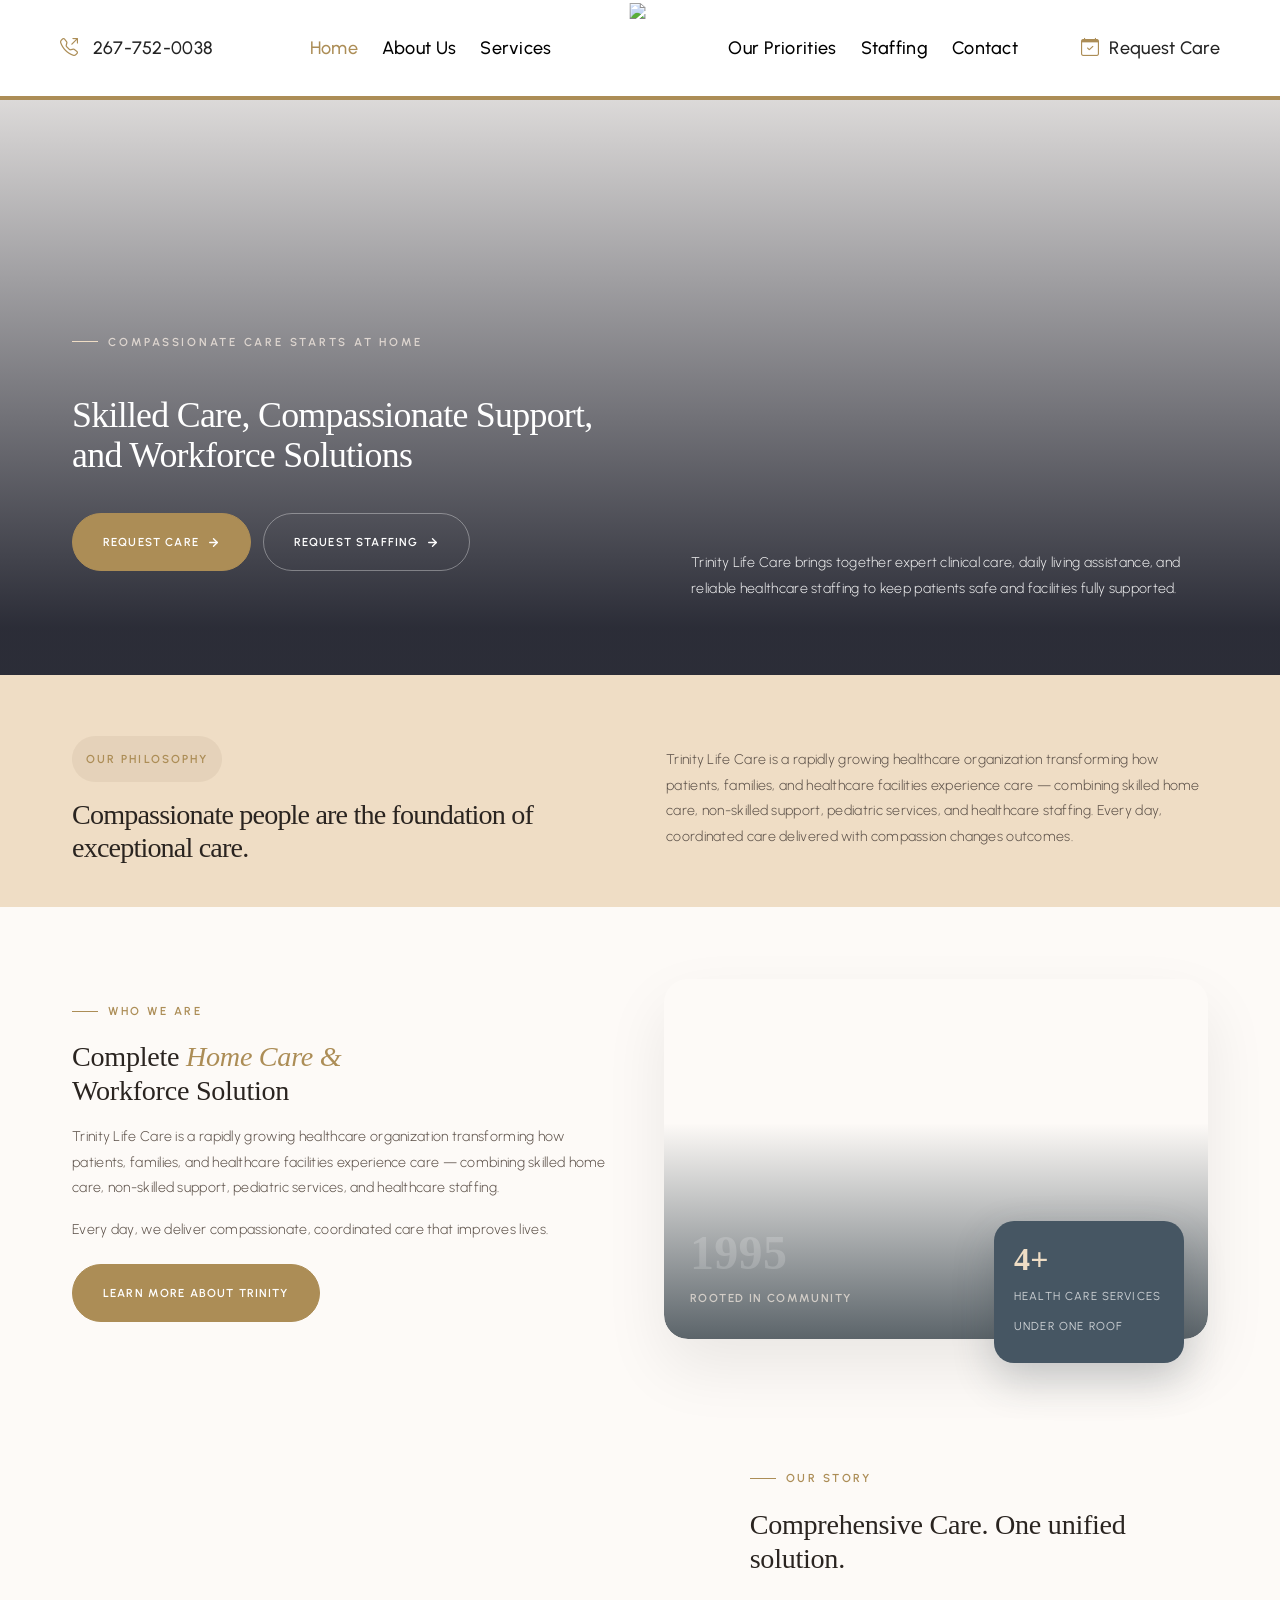
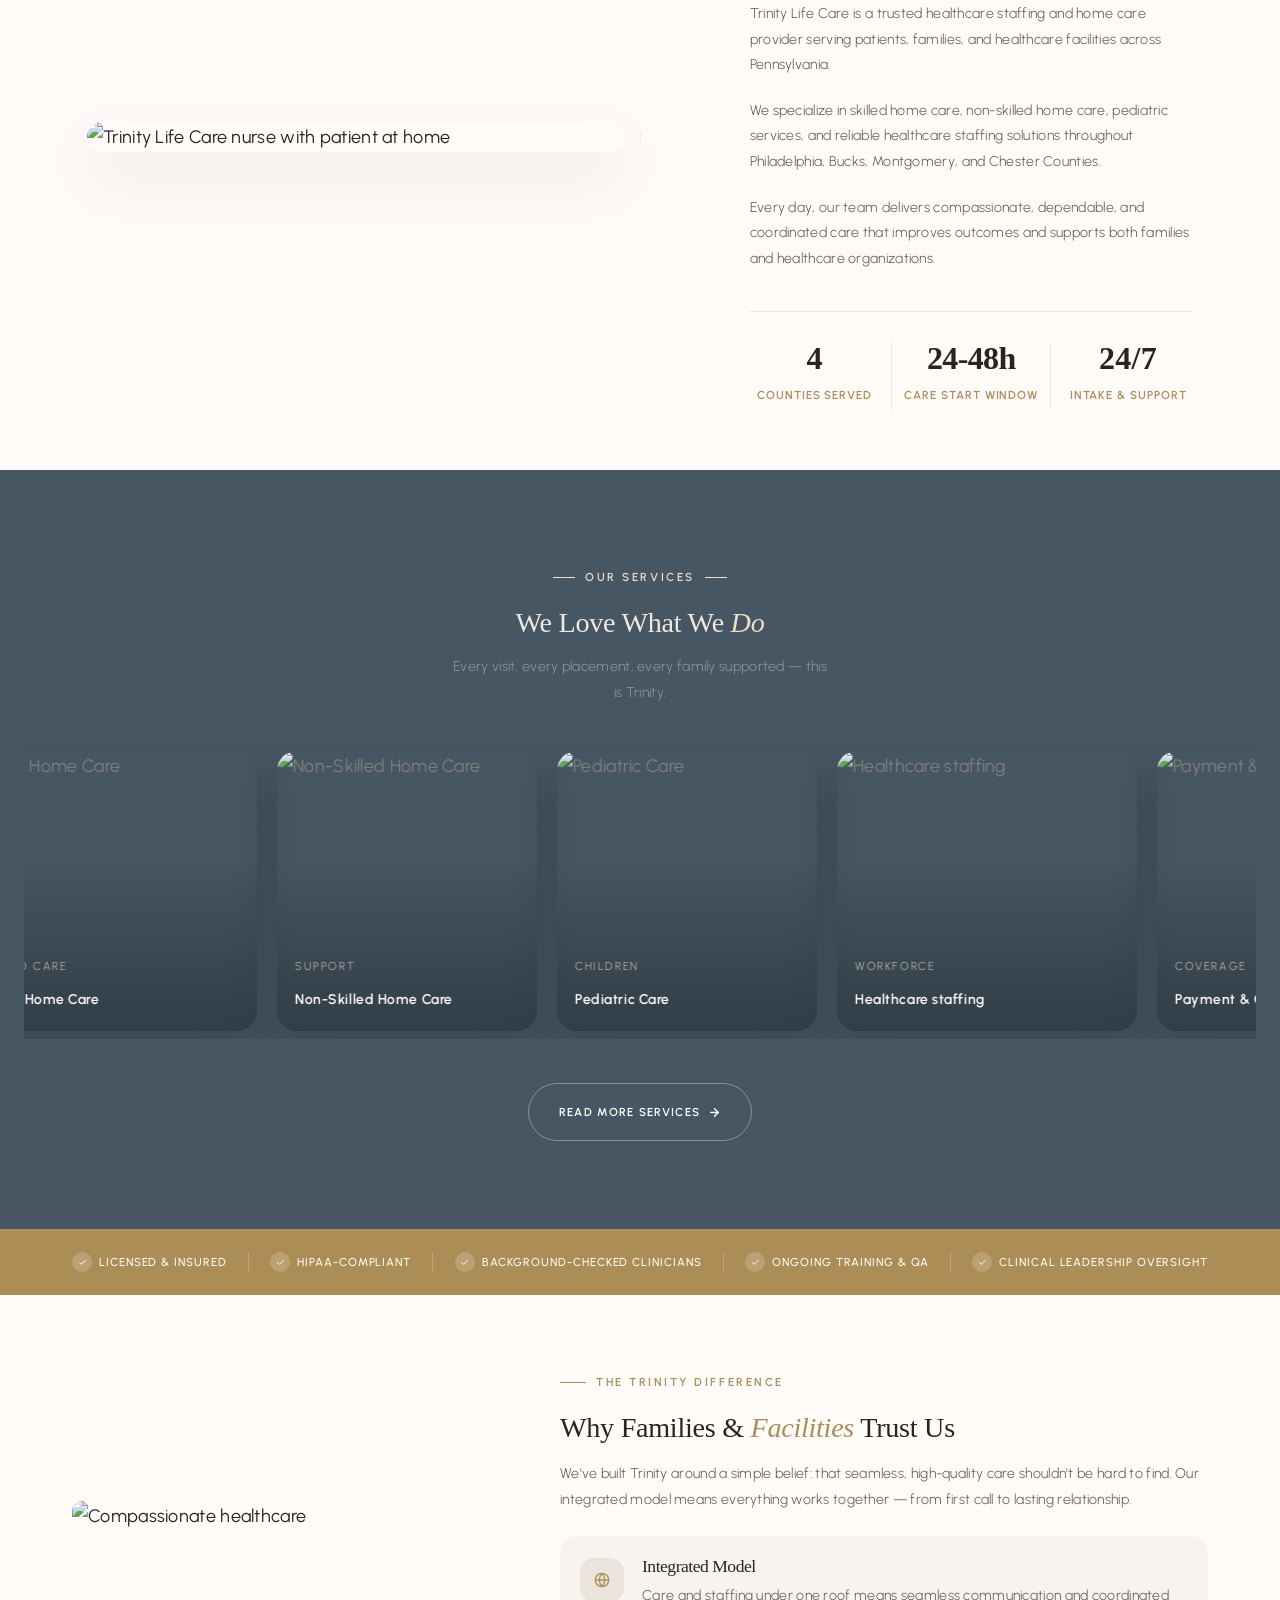
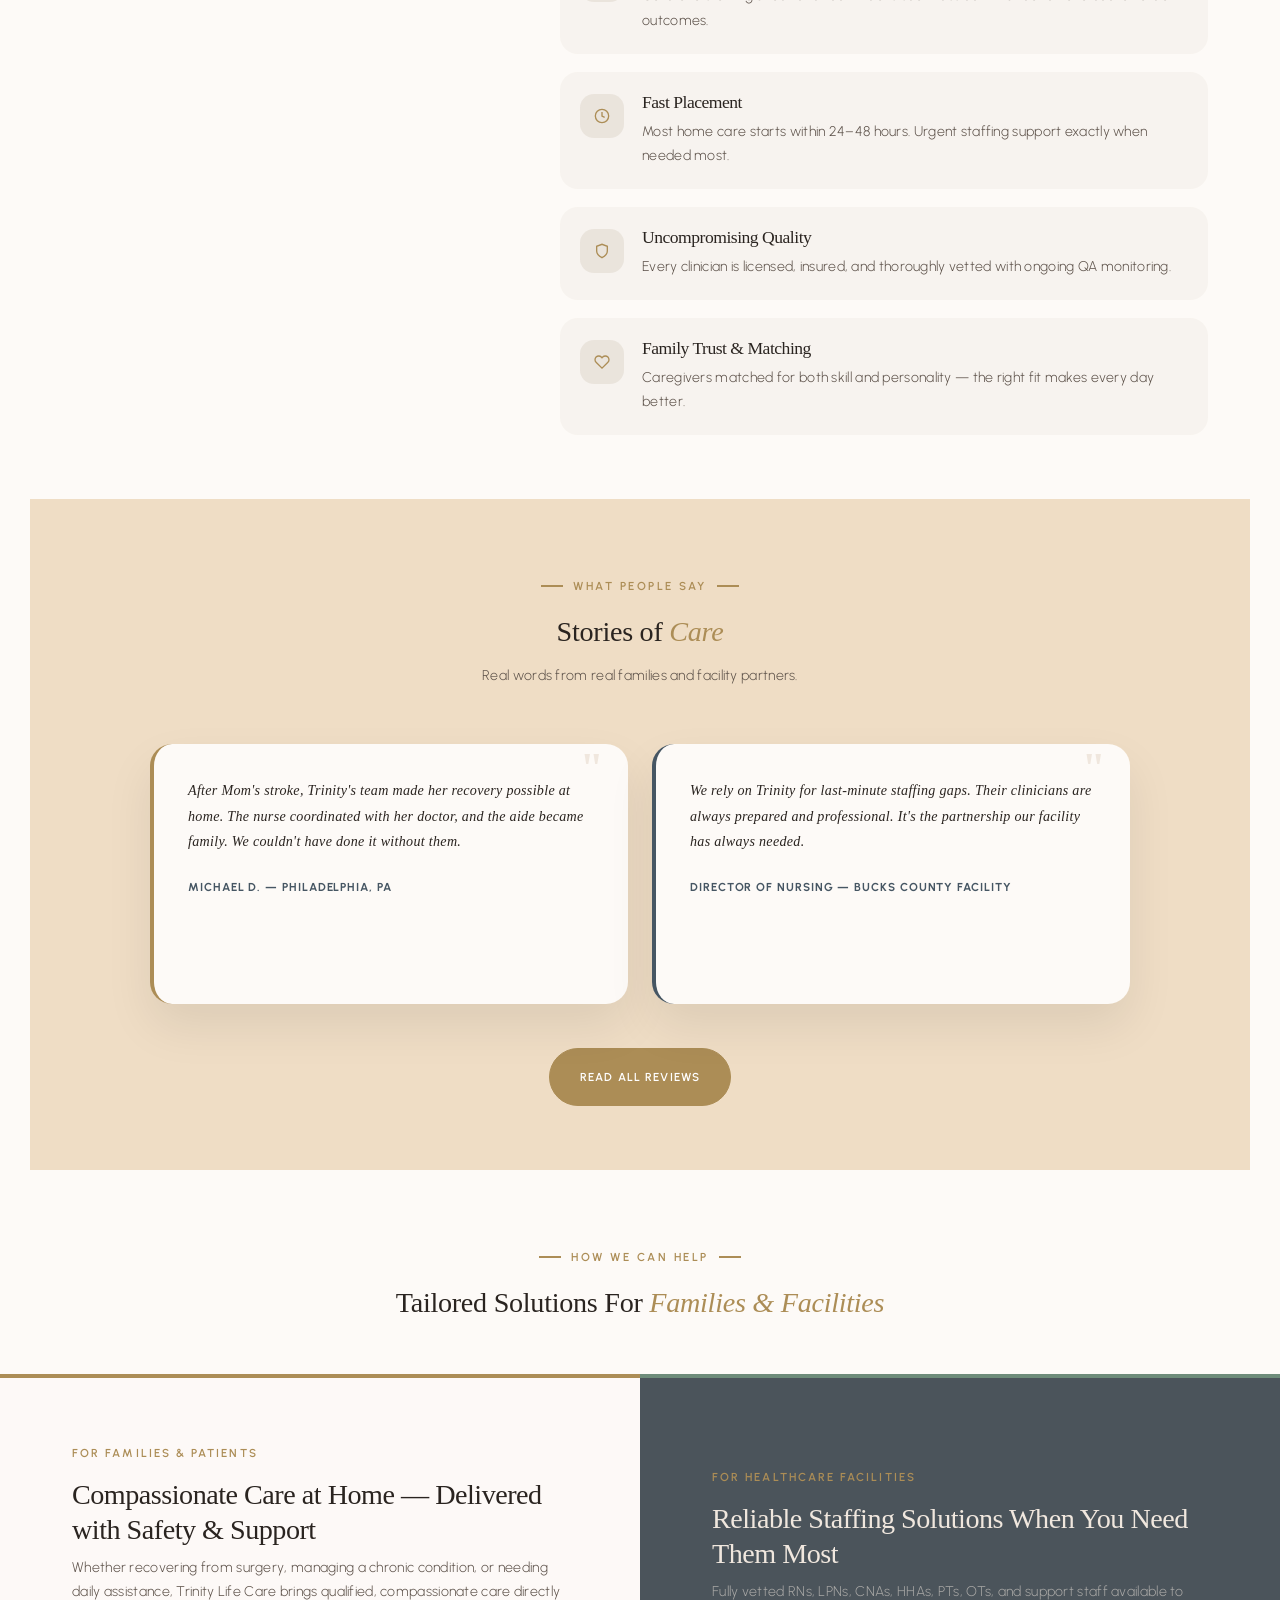
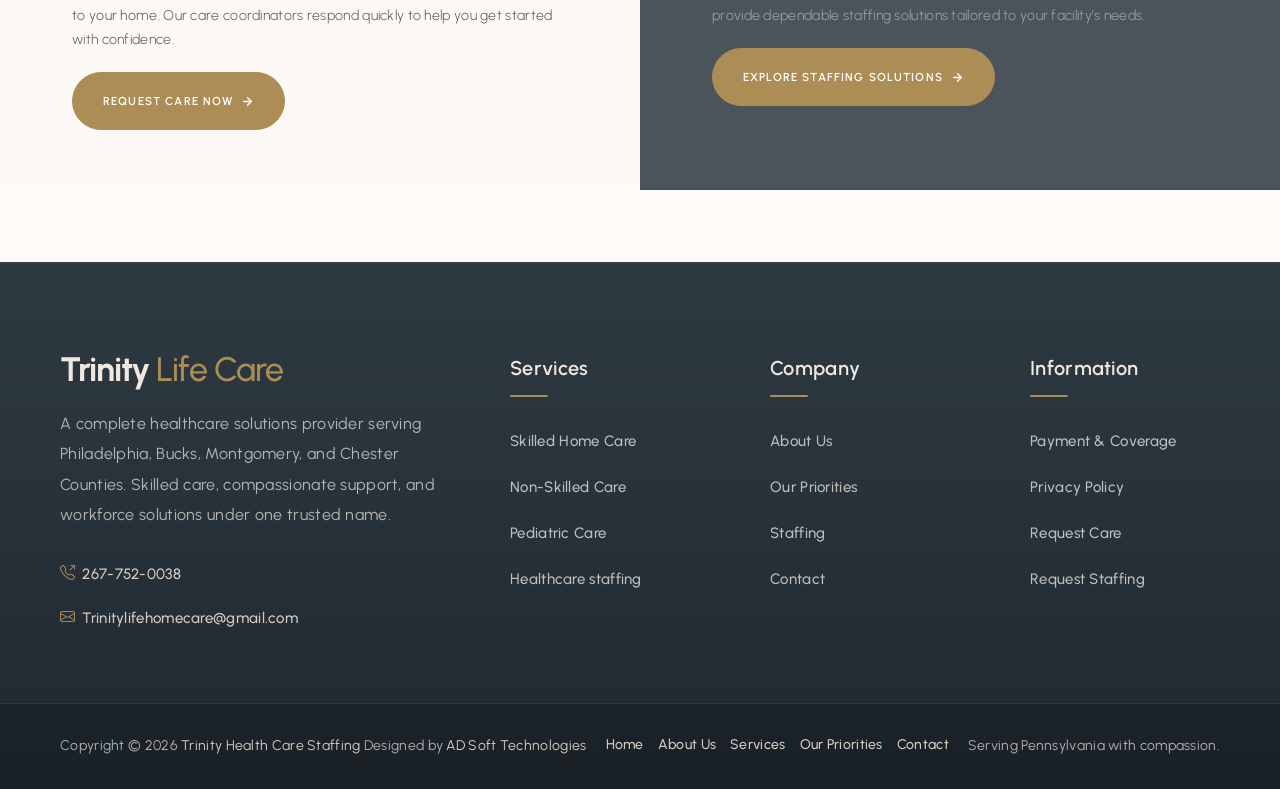
==== commit e719a91c: "changes in southern pennsylvania" ====
--- a/index.html
+++ b/index.html
@@ -3,7 +3,7 @@
 
 <head>
   <!-- ═══ PRIMARY SEO ═══ -->
-  <title>Home Care & Healthcare Staffing Services | Trinity Life Care — Southeastern PA</title>
+  <title>Home Care & Healthcare Staffing Services | Trinity Life Care — Pennsylvania</title>
   <meta charset="utf-8">
   <meta http-equiv="X-UA-Compatible" content="IE=edge" />
   <meta name="viewport" content="width=device-width,initial-scale=1.0" />
@@ -19,13 +19,13 @@
   <meta property="og:site_name" content="Trinity Life Care">
   <meta property="og:locale" content="en_US">
   <meta property="og:url" content="https://trinitylifehomecare.com/">
-  <meta property="og:title" content="Home Care & Healthcare Staffing | Trinity Life Care — Southeastern PA">
+  <meta property="og:title" content="Home Care & Healthcare Staffing | Trinity Life Care — Pennsylvania">
   <meta property="og:description"
     content="Expert skilled home care, pediatric services & healthcare staffing across Philadelphia, Bucks, Montgomery & Chester Counties. Care starts within 24–48 hrs. 24/7 intake available.">
   <meta property="og:image" content="https://trinitylifehomecare.com/images/trinity/og-image.jpg">
   <meta property="og:image:width" content="1200">
   <meta property="og:image:height" content="630">
-  <meta property="og:image:alt" content="Trinity Life Care — Compassionate Care Starts at Home, Southeastern PA">
+  <meta property="og:image:alt" content="Trinity Life Care — Compassionate Care Starts at Home, Pennsylvania">
 
   <!-- ═══ TWITTER / X CARD ═══ -->
   <meta name="twitter:card" content="summary_large_image">
@@ -34,7 +34,7 @@
   <meta name="twitter:description"
     content="Skilled home care, pediatric & staffing services across 4 PA counties. 24/7 intake. Care starts within 24–48 hrs.">
   <meta name="twitter:image" content="https://trinitylifehomecare.com/images/trinity/og-image.jpg">
-  <meta name="twitter:image:alt" content="Trinity Life Care — Compassionate Home Care in Southeastern PA">
+  <meta name="twitter:image:alt" content="Trinity Life Care — Compassionate Home Care in Pennsylvania">
 
   <!-- ═══ GEO & TECHNICAL ═══ -->
   <meta name="robots" content="index, follow, max-snippet:-1, max-image-preview:large, max-video-preview:-1">
@@ -129,7 +129,7 @@
   <meta name="author" content="Trinity Life Care">
   <meta name="viewport" content="width=device-width,initial-scale=1.0" />
   <meta name="description"
-    content="Trinity Life Care brings together expert clinical care, daily living assistance, and reliable healthcare staffing to keep patients safe and facilities fully supported across Southeastern PA.">
+    content="Trinity Life Care brings together expert clinical care, daily living assistance, and reliable healthcare staffing to keep patients safe and facilities fully supported across Pennsylvania.">
   <link rel="shortcut icon" href="images/trinity/trinity-logo.png">
   <link rel="icon" type="image/png" href="images/trinity/trinity-logo.png">
   <link rel="apple-touch-icon" href="images/trinity/trinity-logo.png">
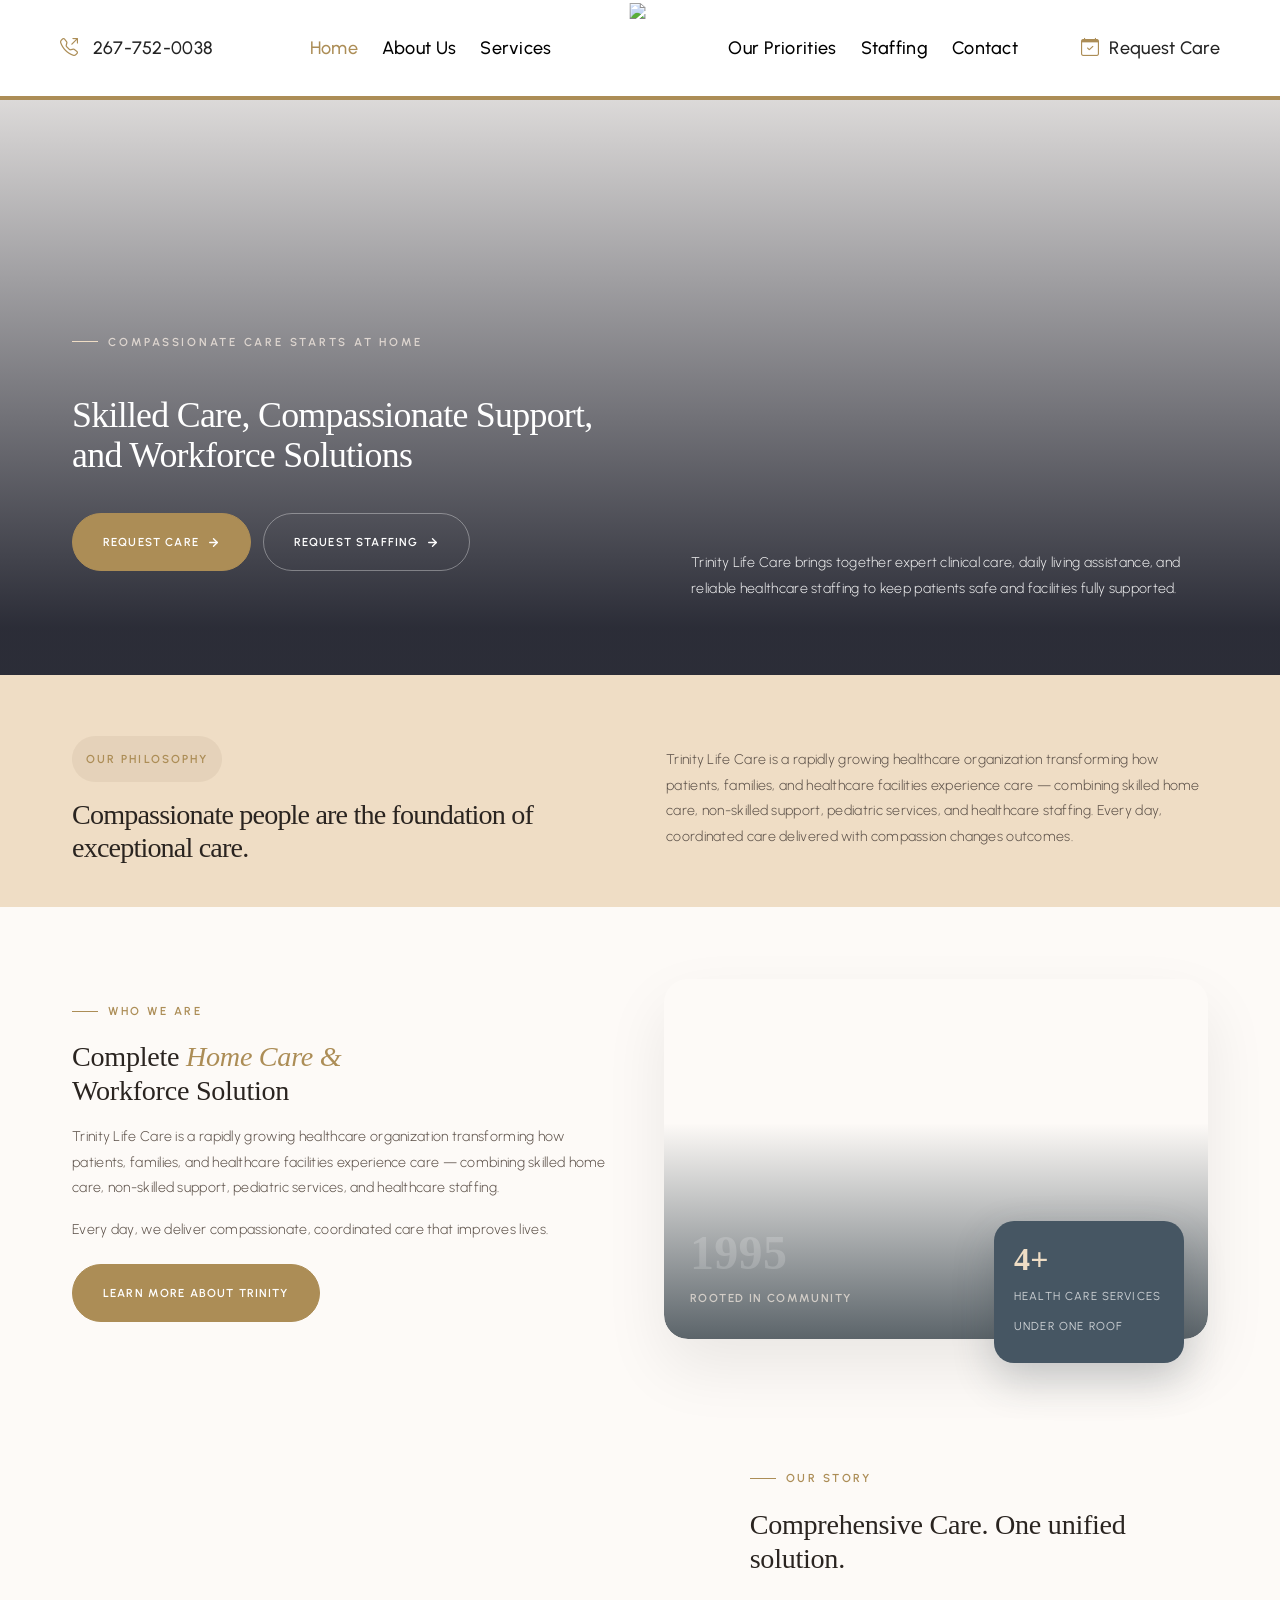
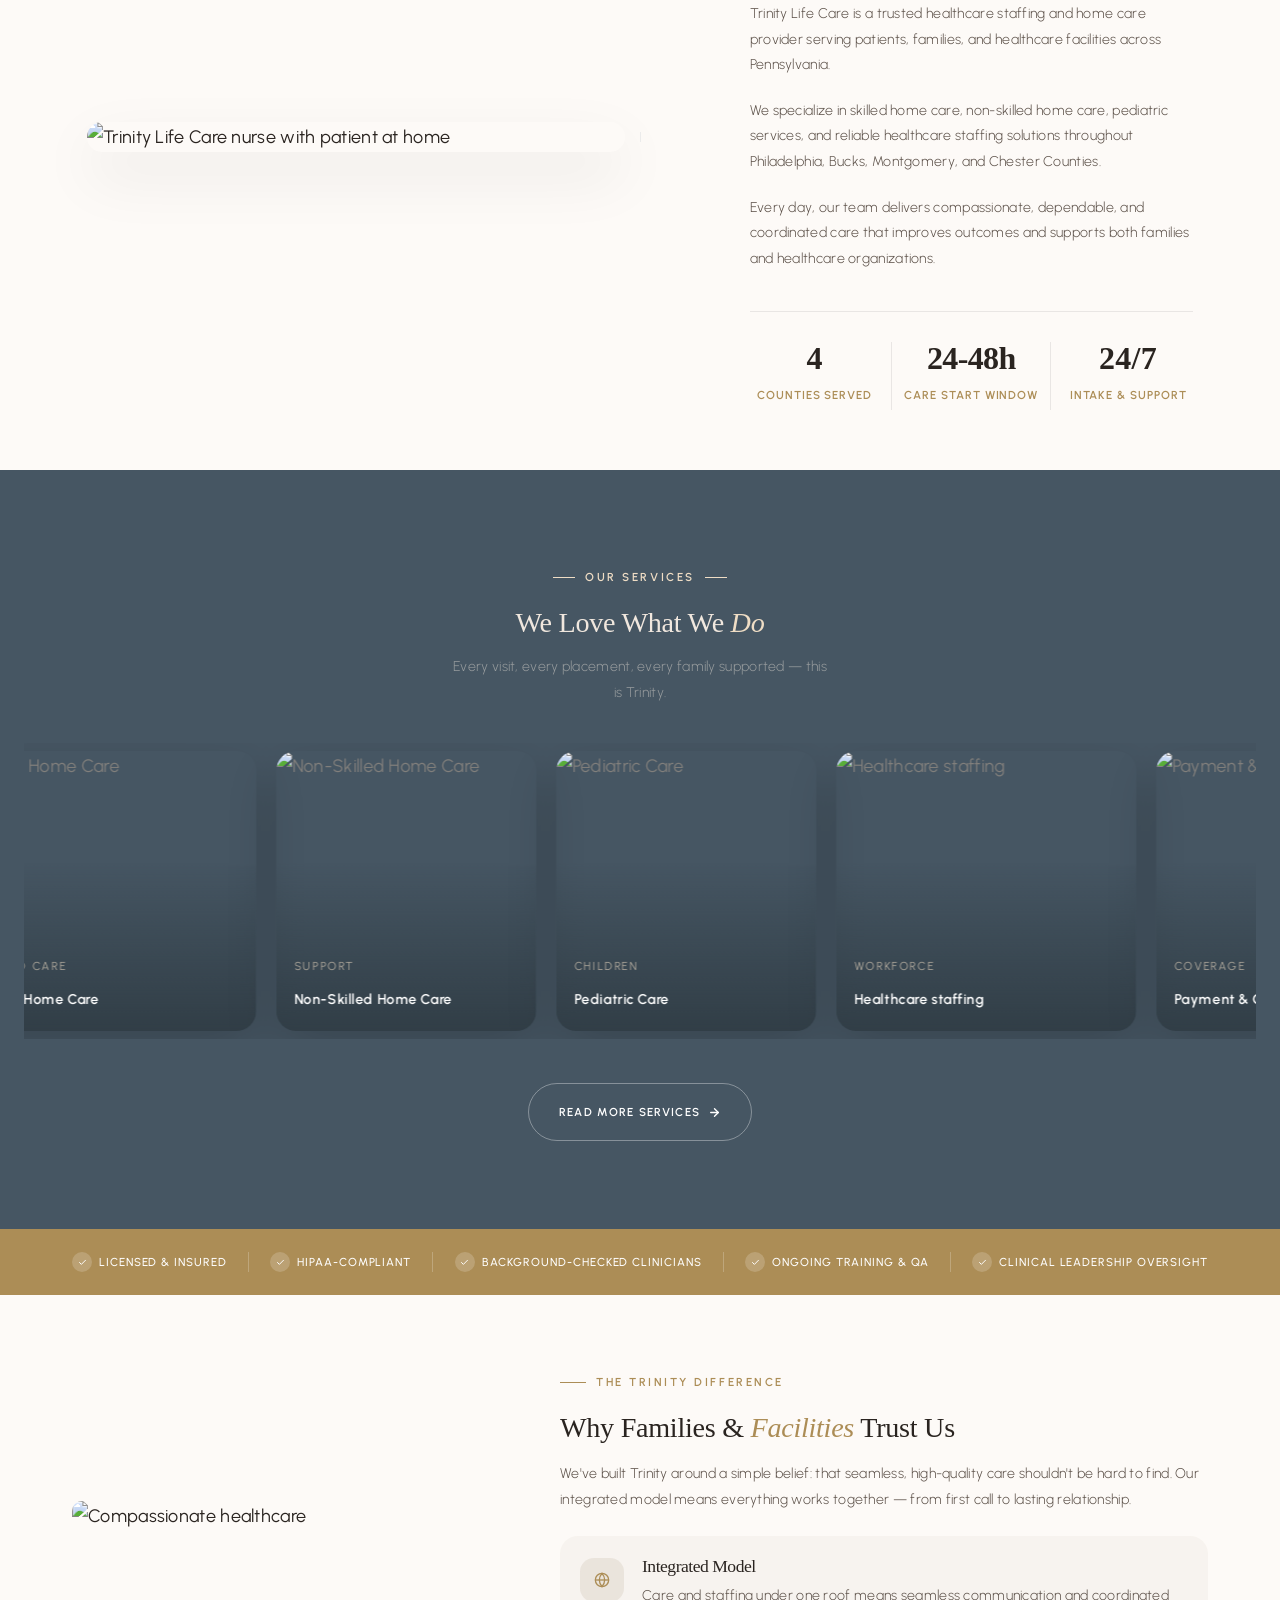
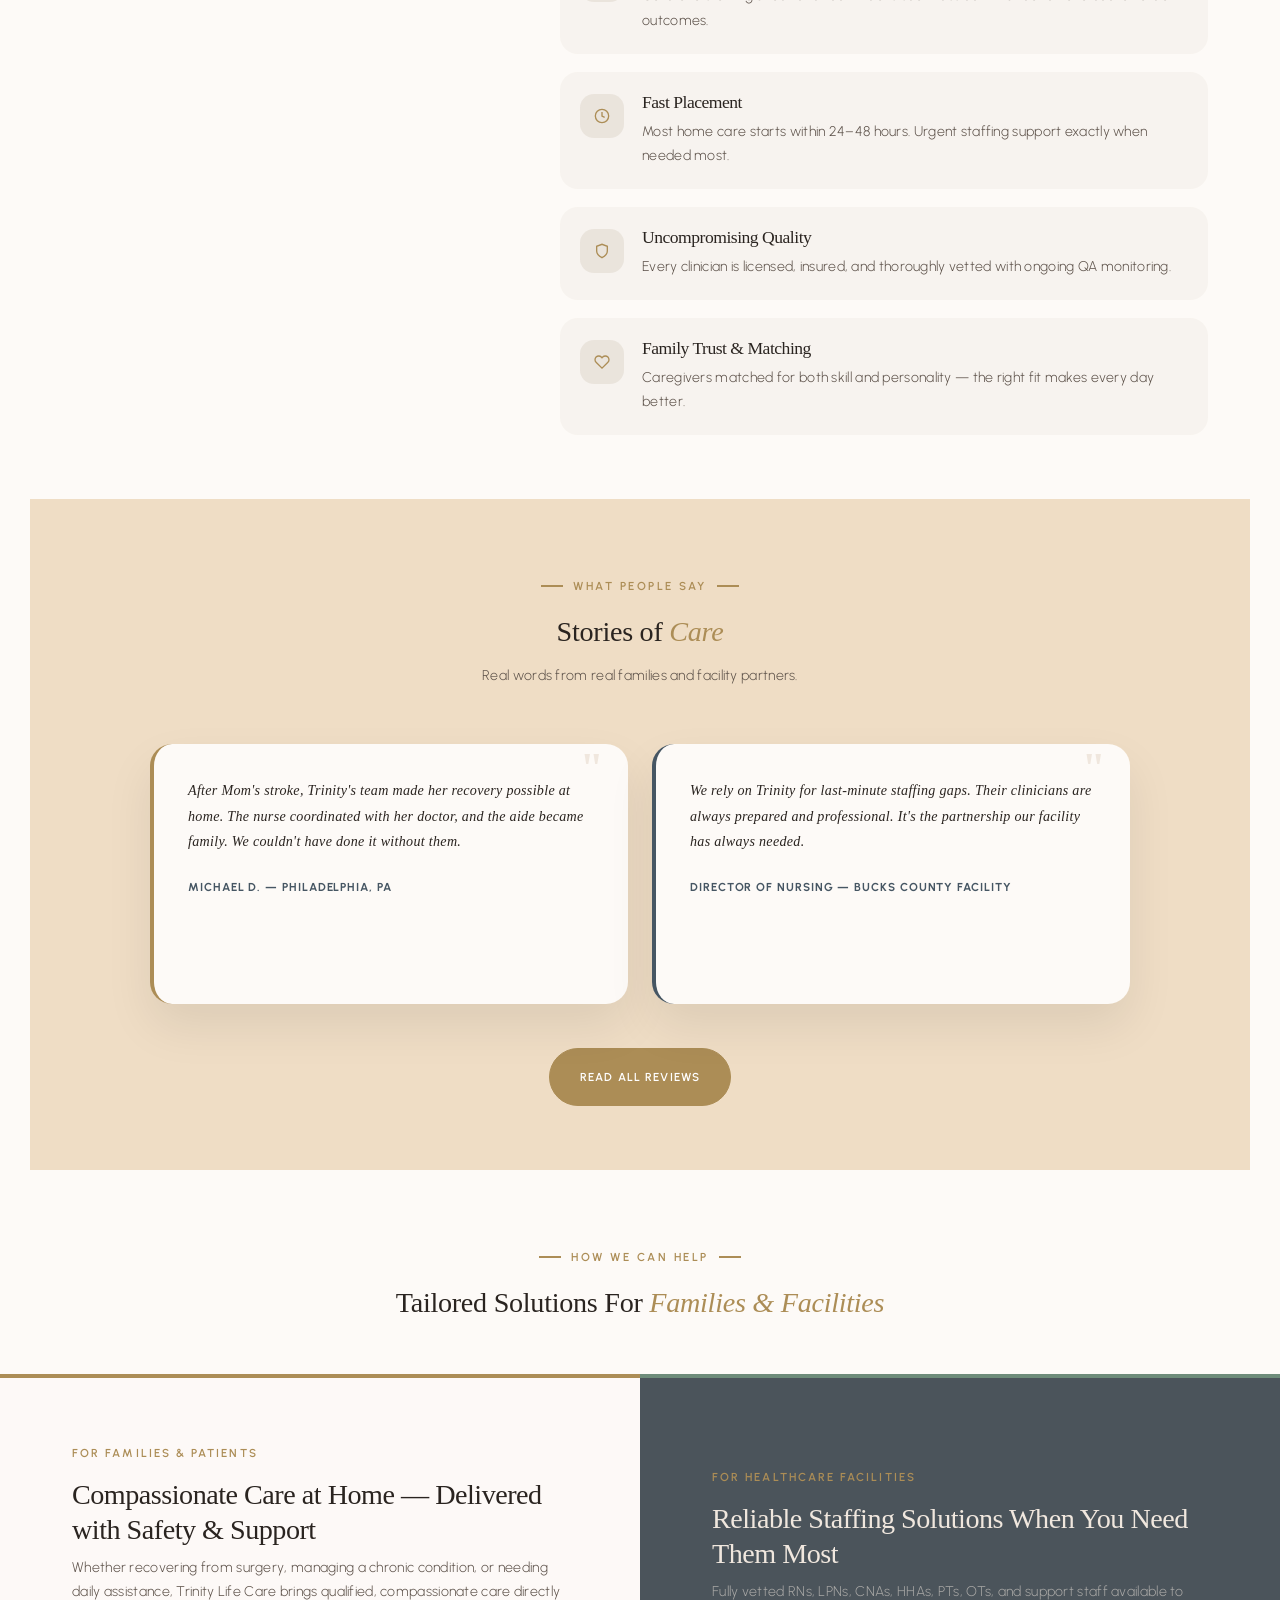
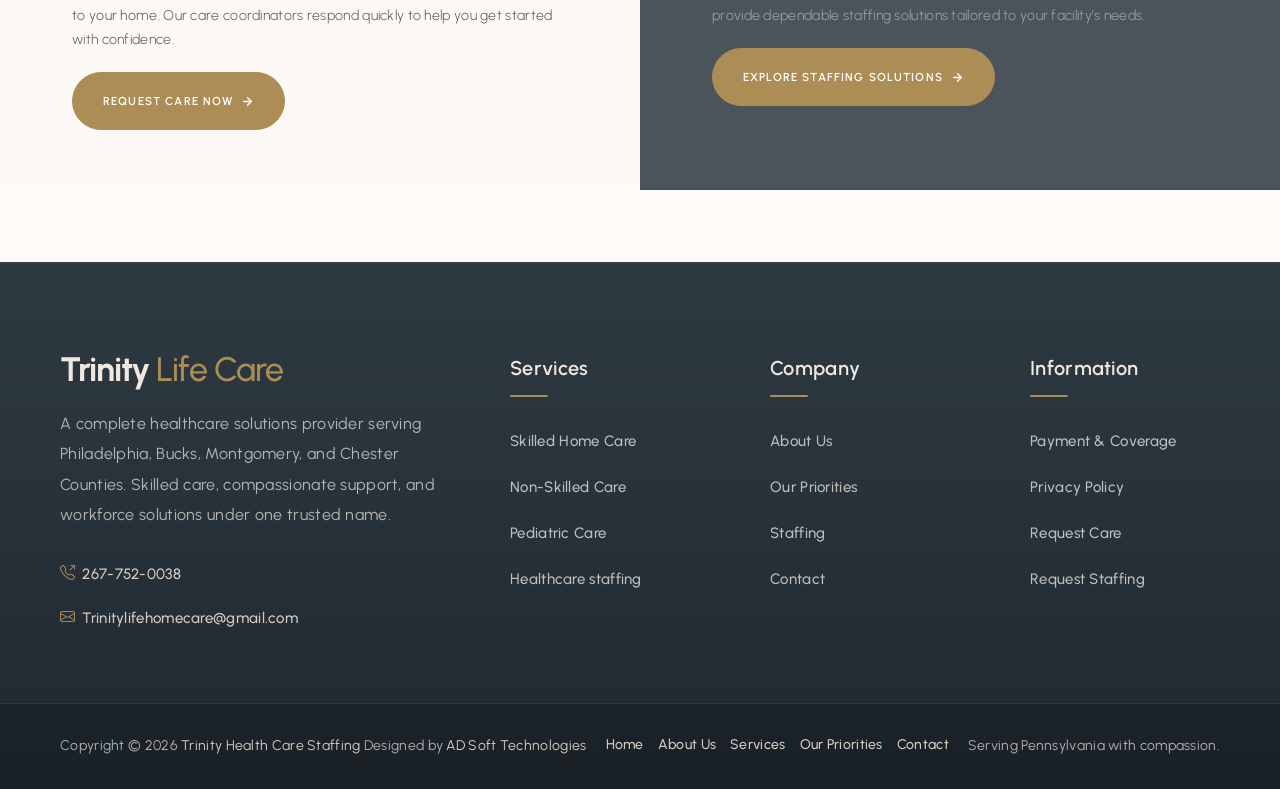
==== commit 1e671e65: "Implemented Privacy page and popup function in staffing page" ====
--- a/index.html
+++ b/index.html
@@ -2463,7 +2463,7 @@
         <div class="footer-col-title">Information</div>
         <ul class="footer-links">
           <li><a href="#">Payment &amp; Coverage</a></li>
-          <li><a href="#">Privacy Policy</a></li>
+          <li><a href="privacy.html">Privacy Policy</a></li>
           <li><a href="contact.html#contact-form">Request Care</a></li>
           <li><a href="contact.html#contact-form">Request Staffing</a></li>
         </ul>
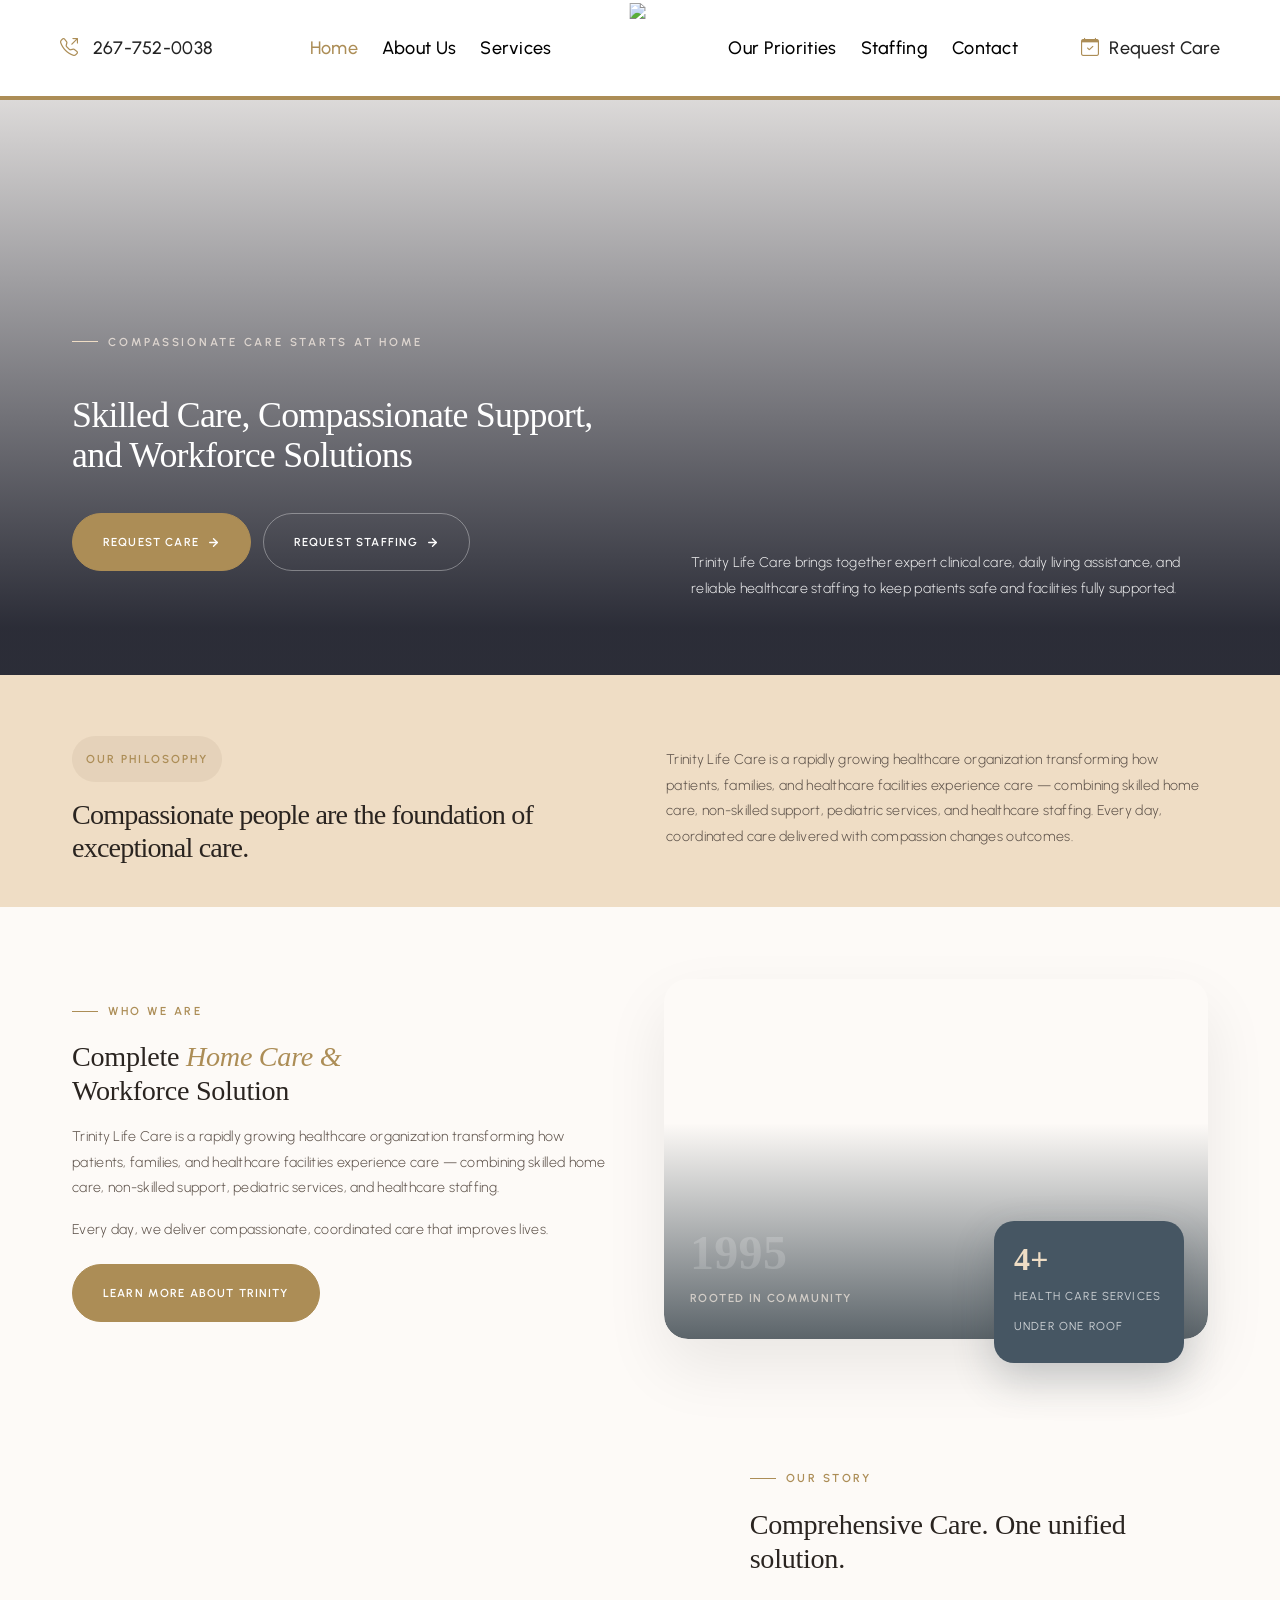
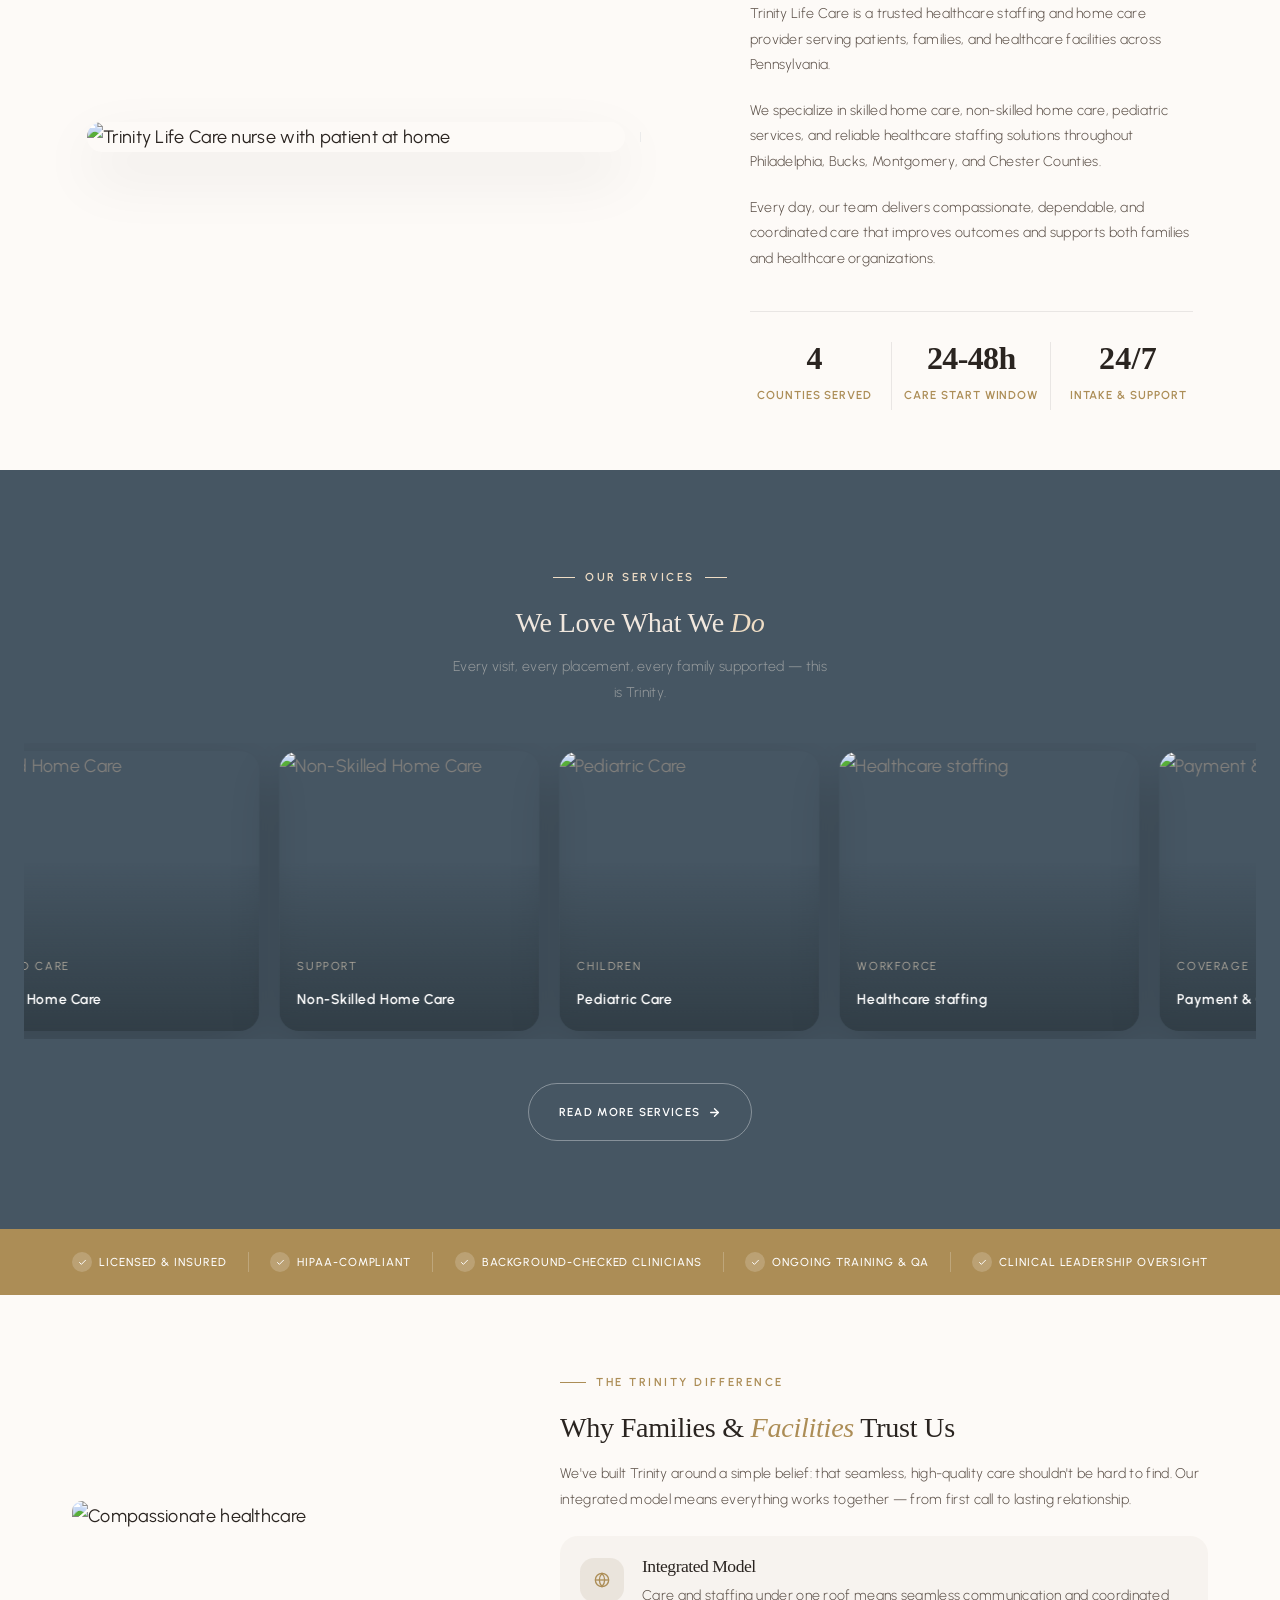
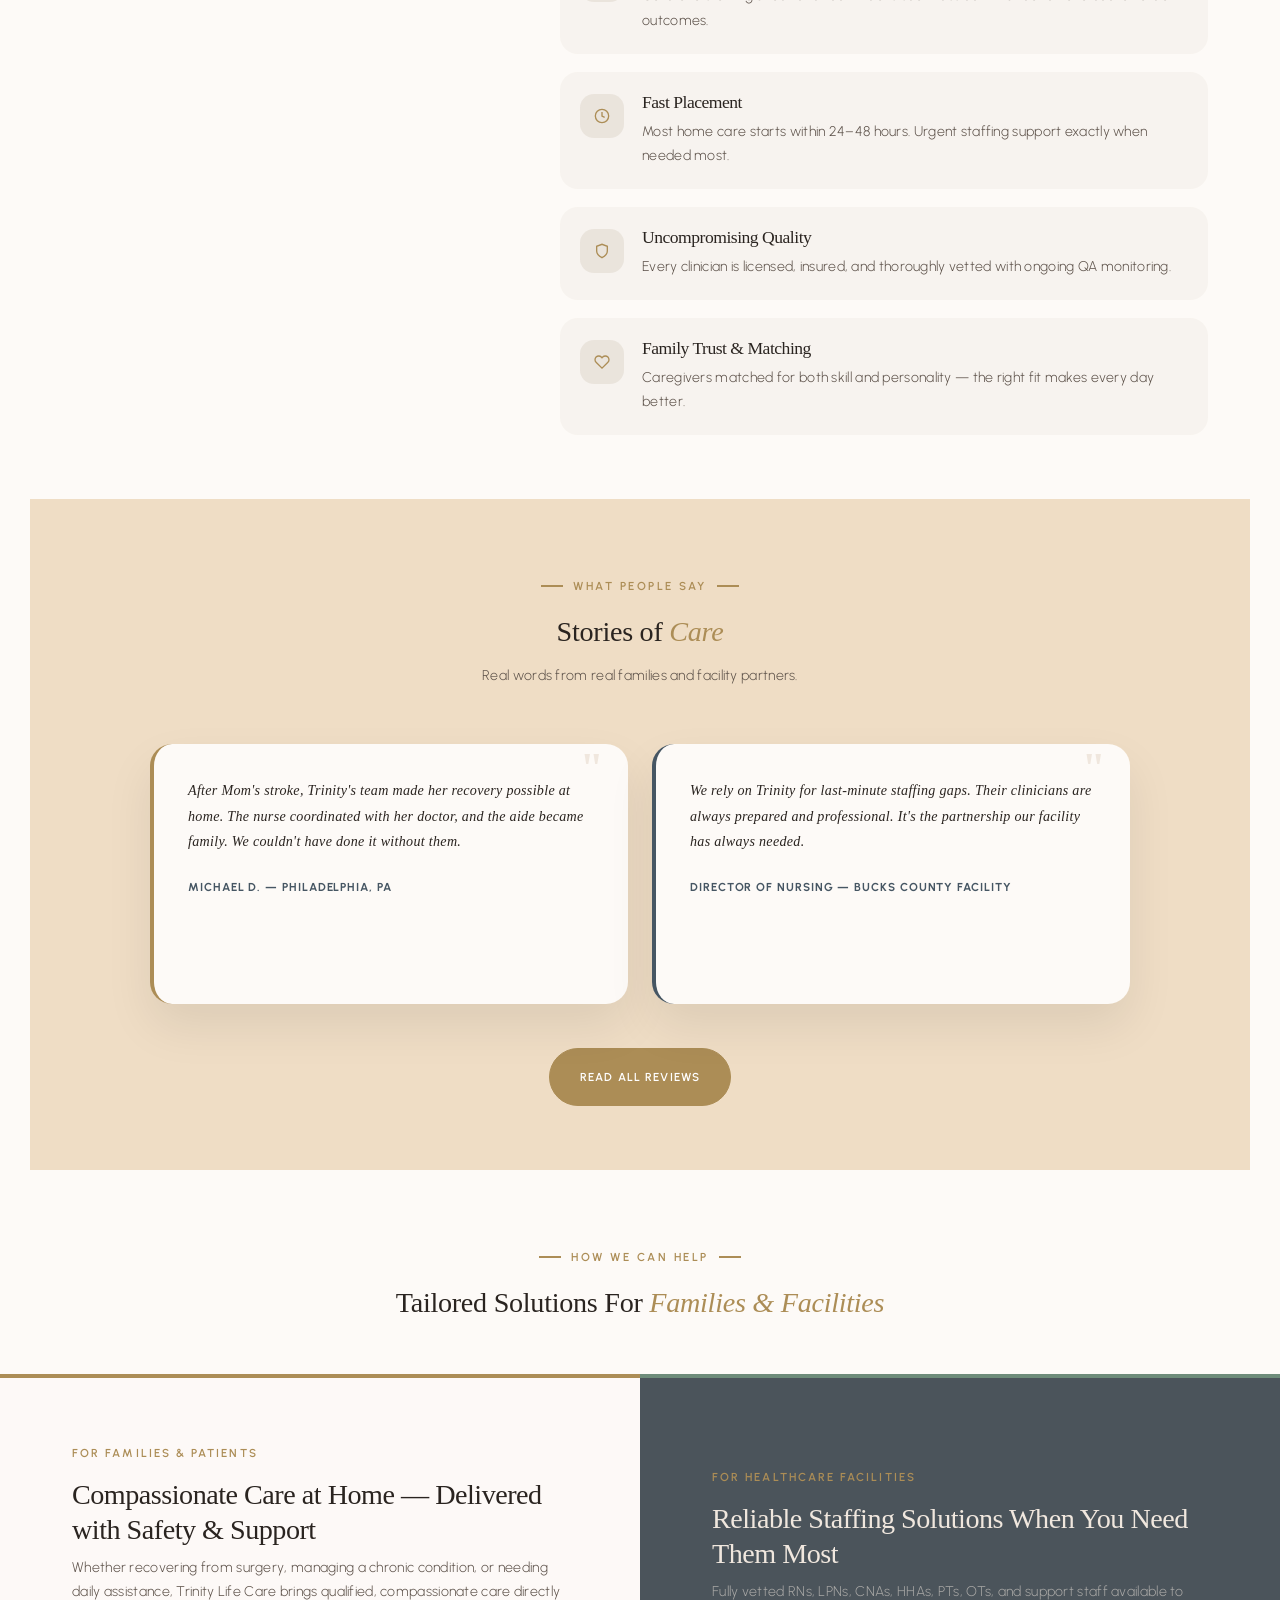
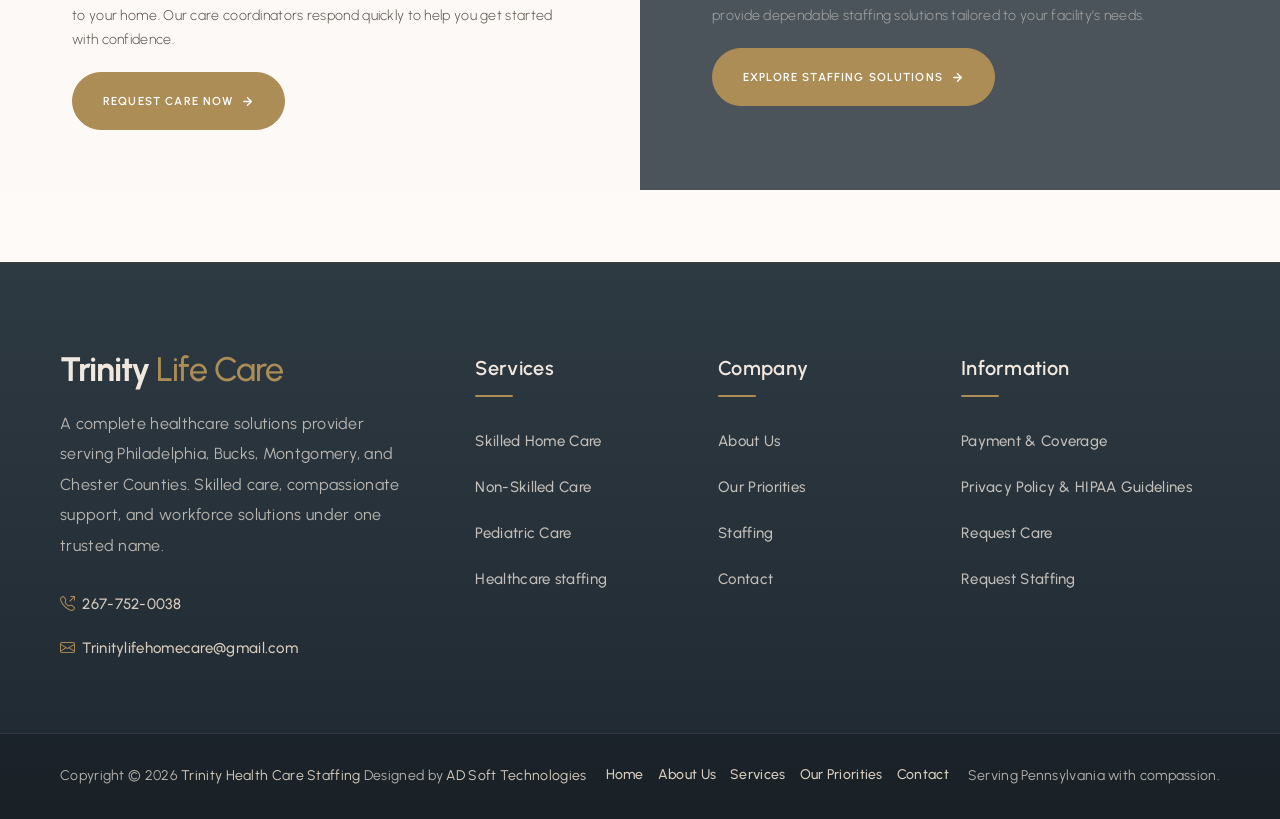
==== commit 6bd9d406: "Implemented changes in Privacy page and staffing page" ====
--- a/index.html
+++ b/index.html
@@ -2463,7 +2463,7 @@
         <div class="footer-col-title">Information</div>
         <ul class="footer-links">
           <li><a href="#">Payment &amp; Coverage</a></li>
-          <li><a href="privacy.html">Privacy Policy</a></li>
+          <li><a href="privacy.html">Privacy Policy &amp; HIPAA Guidelines</a></li>
           <li><a href="contact.html#contact-form">Request Care</a></li>
           <li><a href="contact.html#contact-form">Request Staffing</a></li>
         </ul>
--- a/css/style.css
+++ b/css/style.css
@@ -19682,7 +19682,7 @@
   margin: 0 auto;
   padding: 0 60px 70px;
   display: grid;
-  grid-template-columns: 2fr 1fr 1fr 1fr;
+  grid-template-columns: 2fr 1fr 1fr 1.5fr;
   gap: 70px;
   position: relative;
   z-index: 2;
